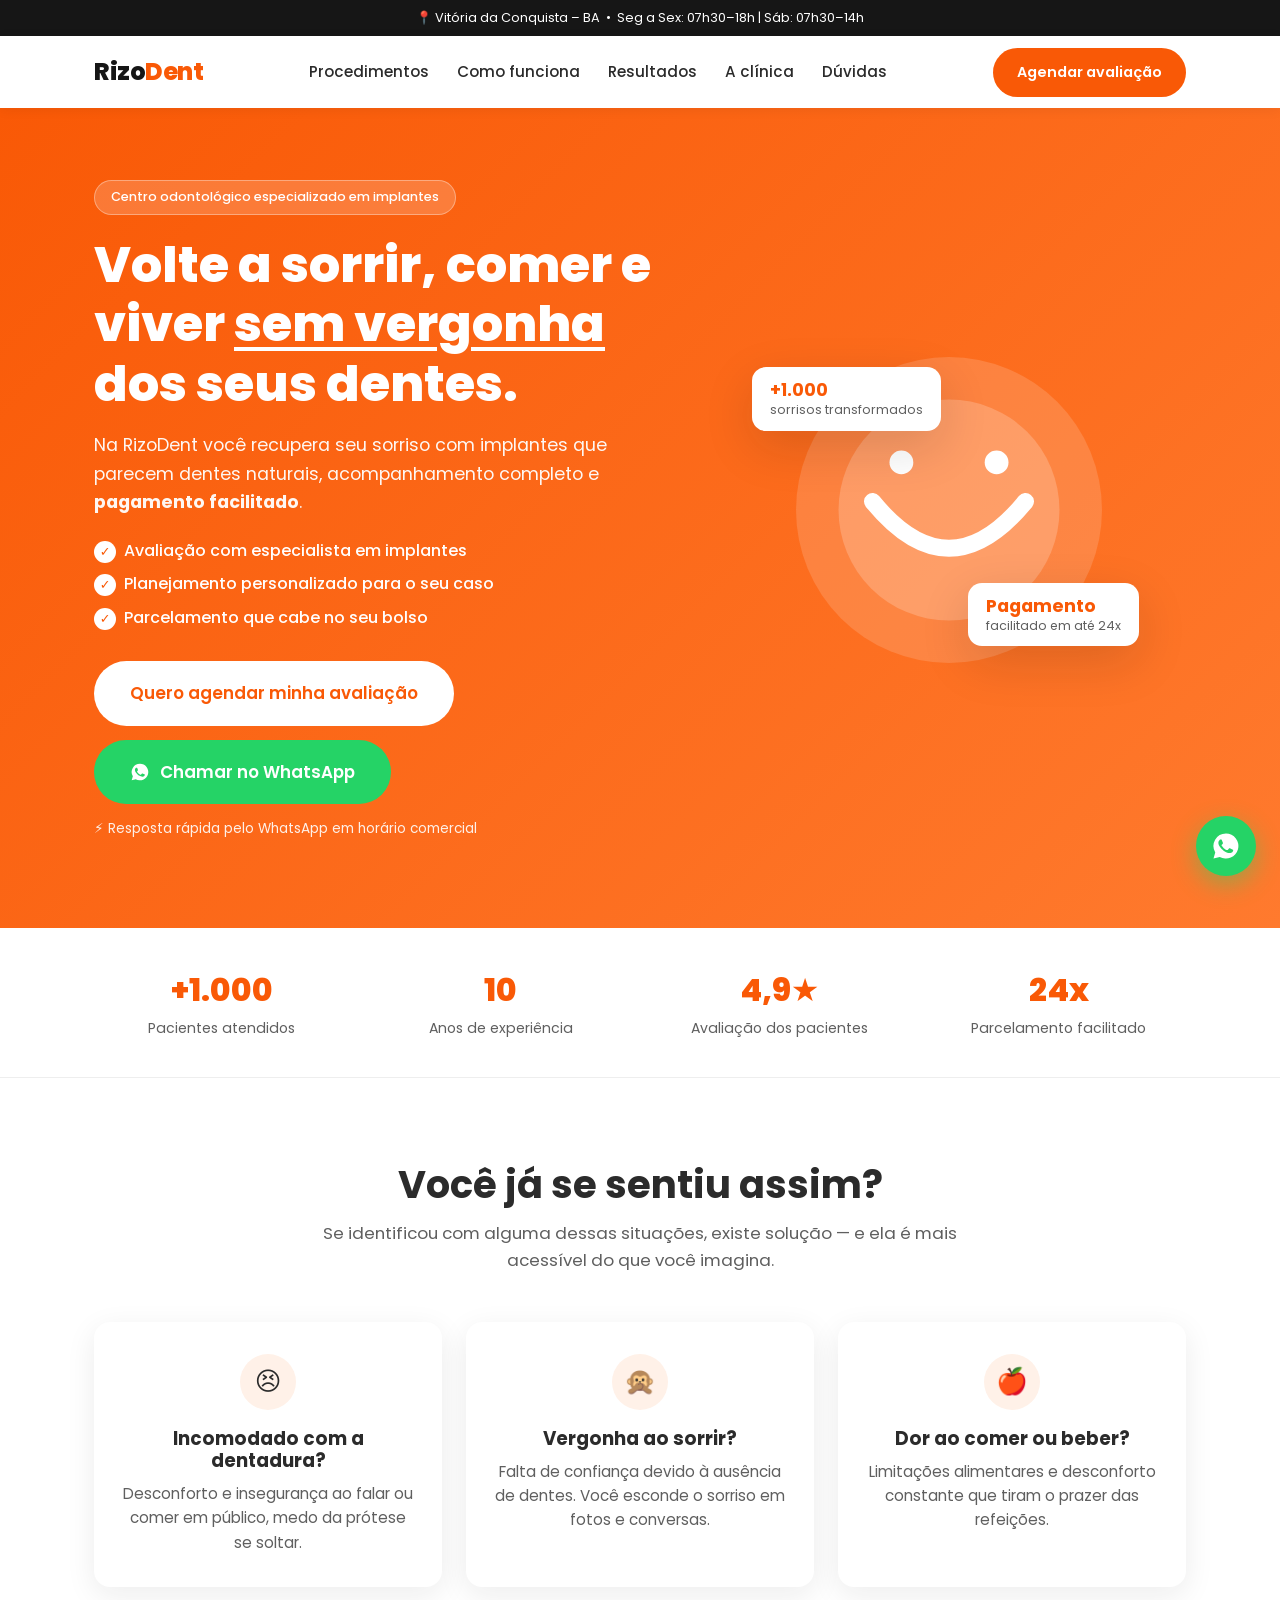
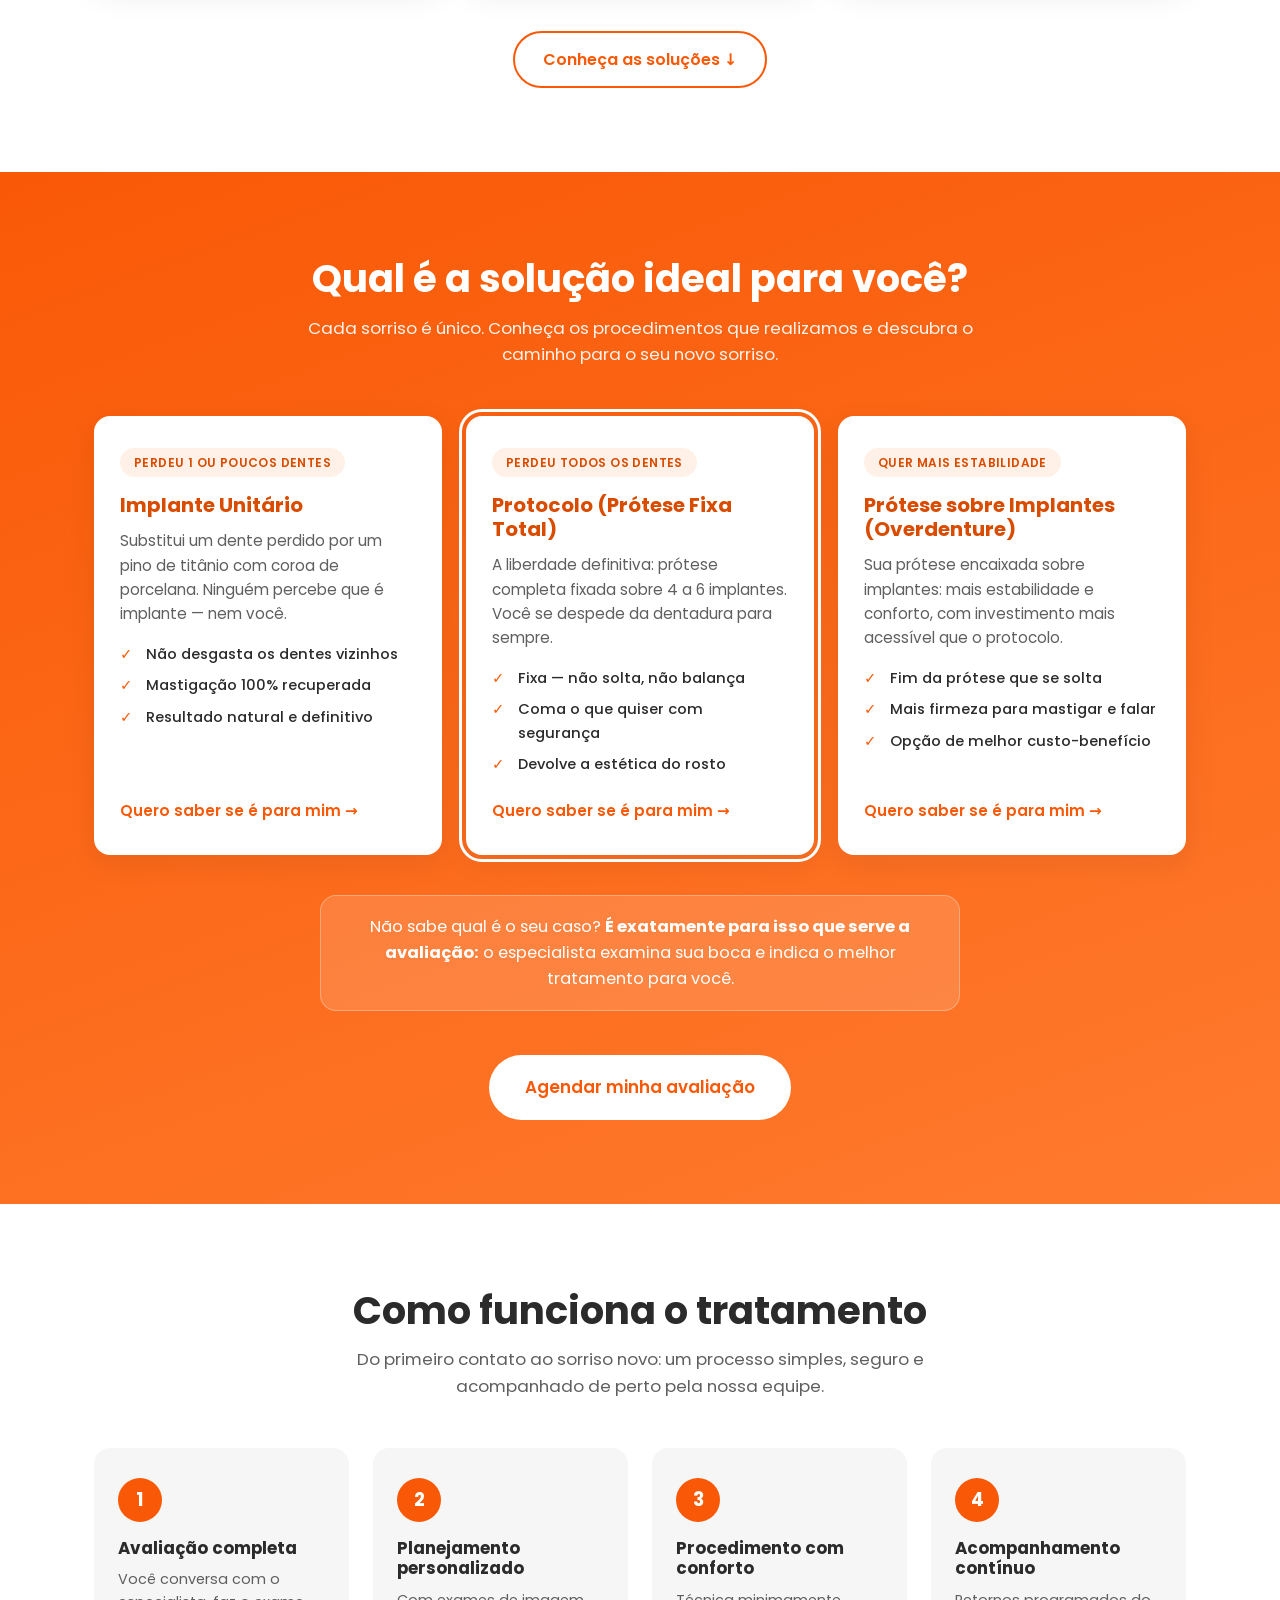
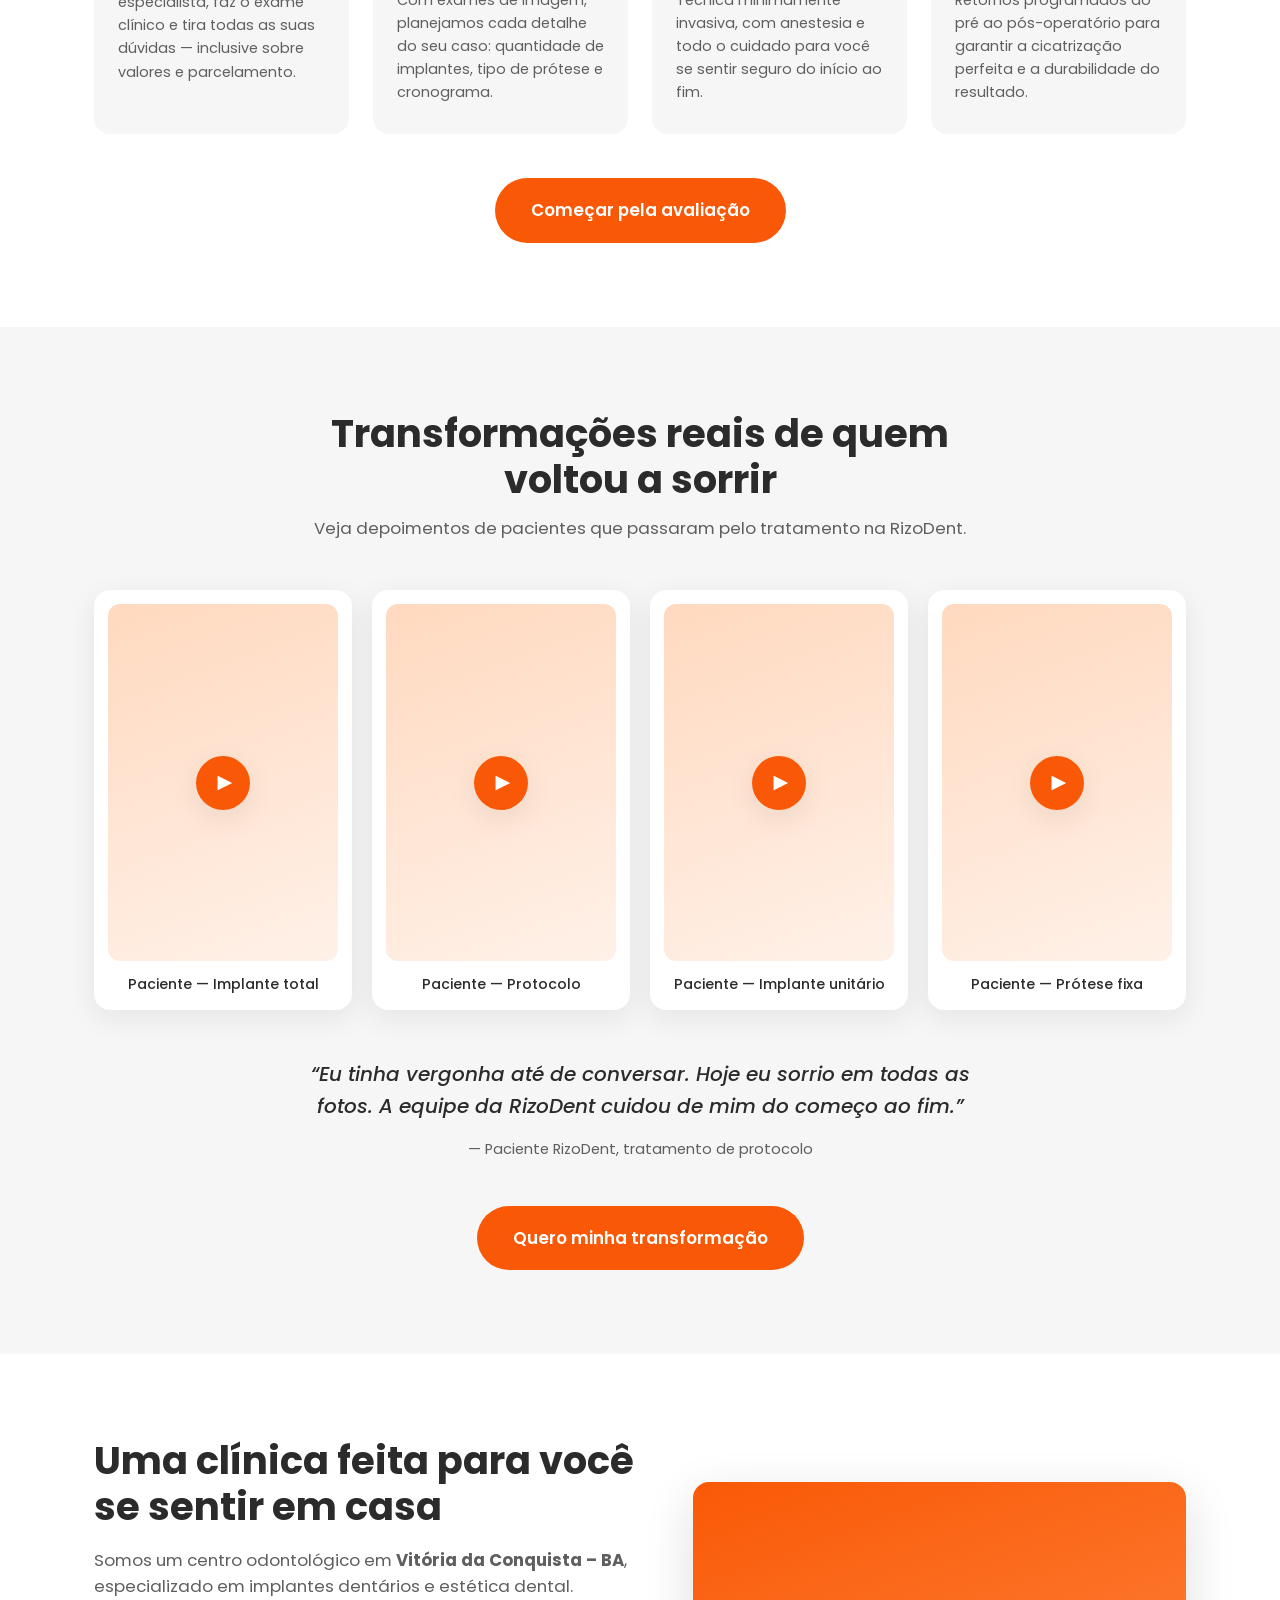
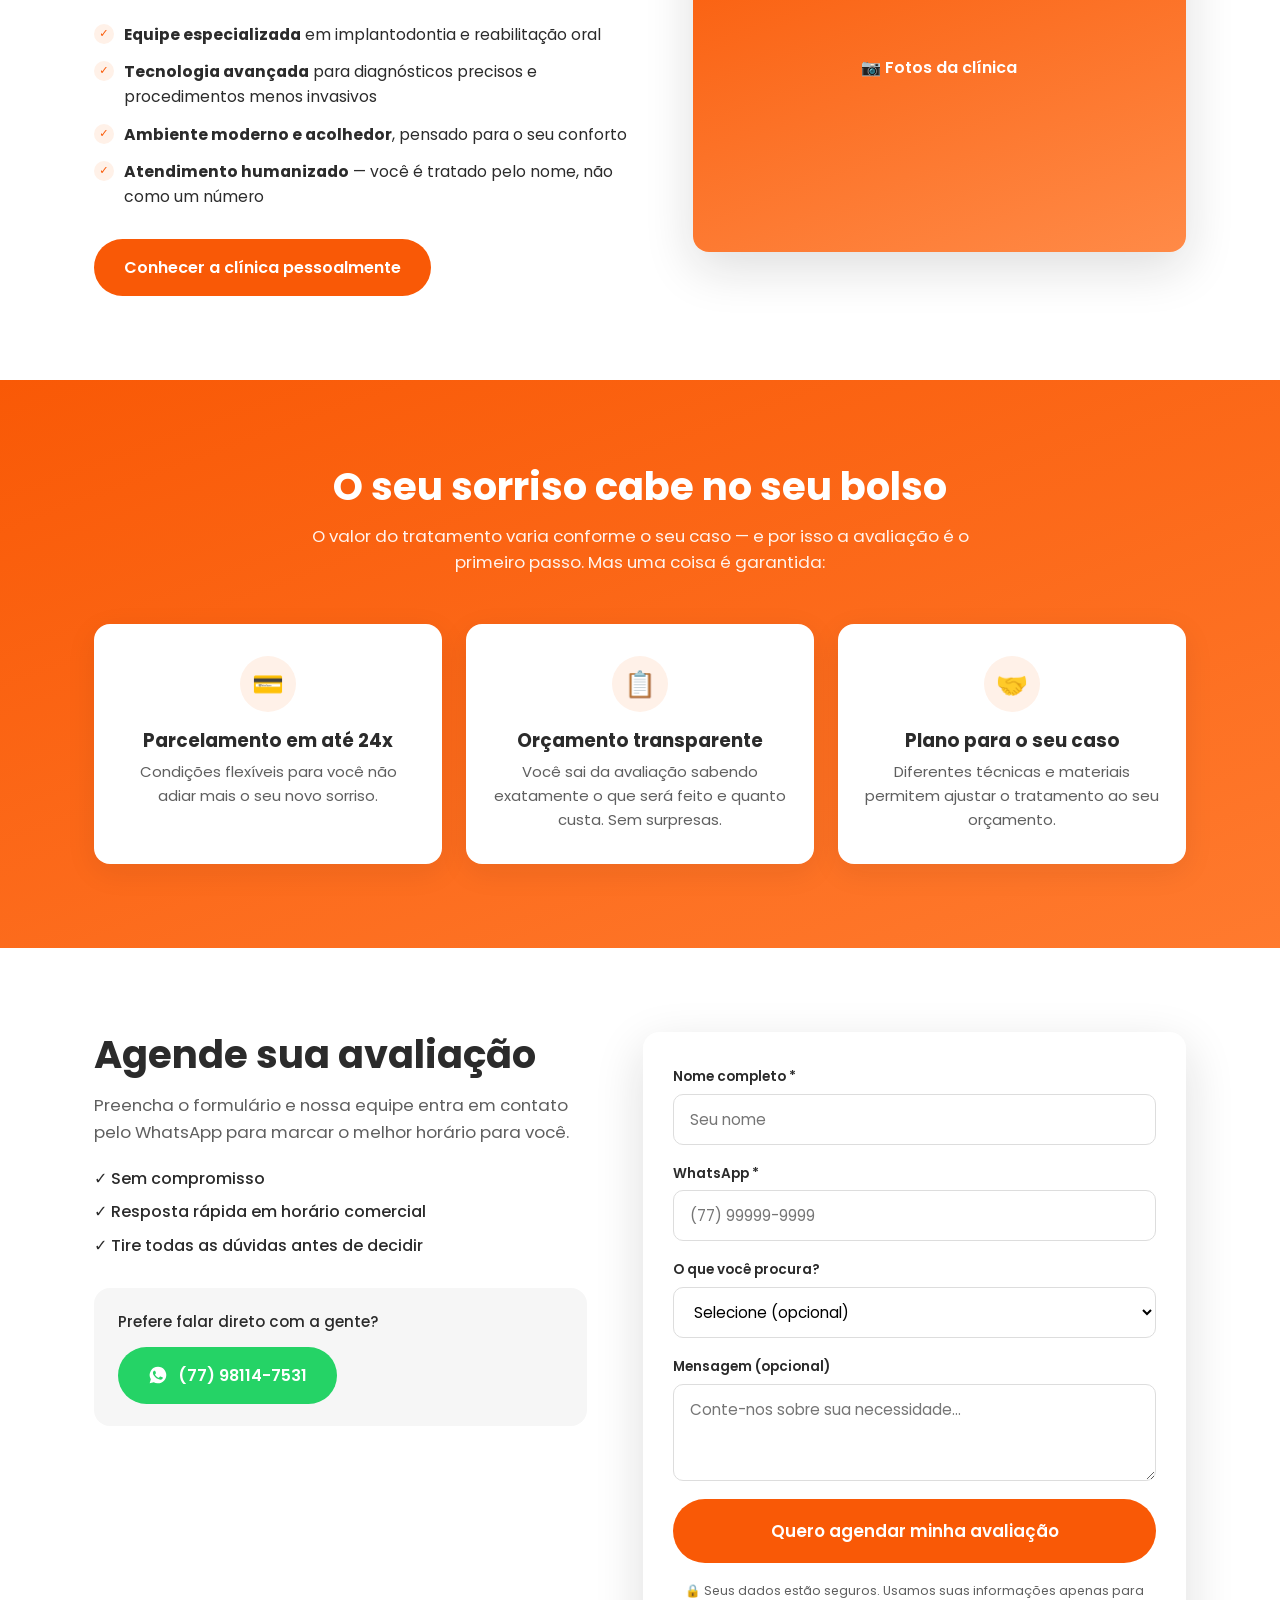
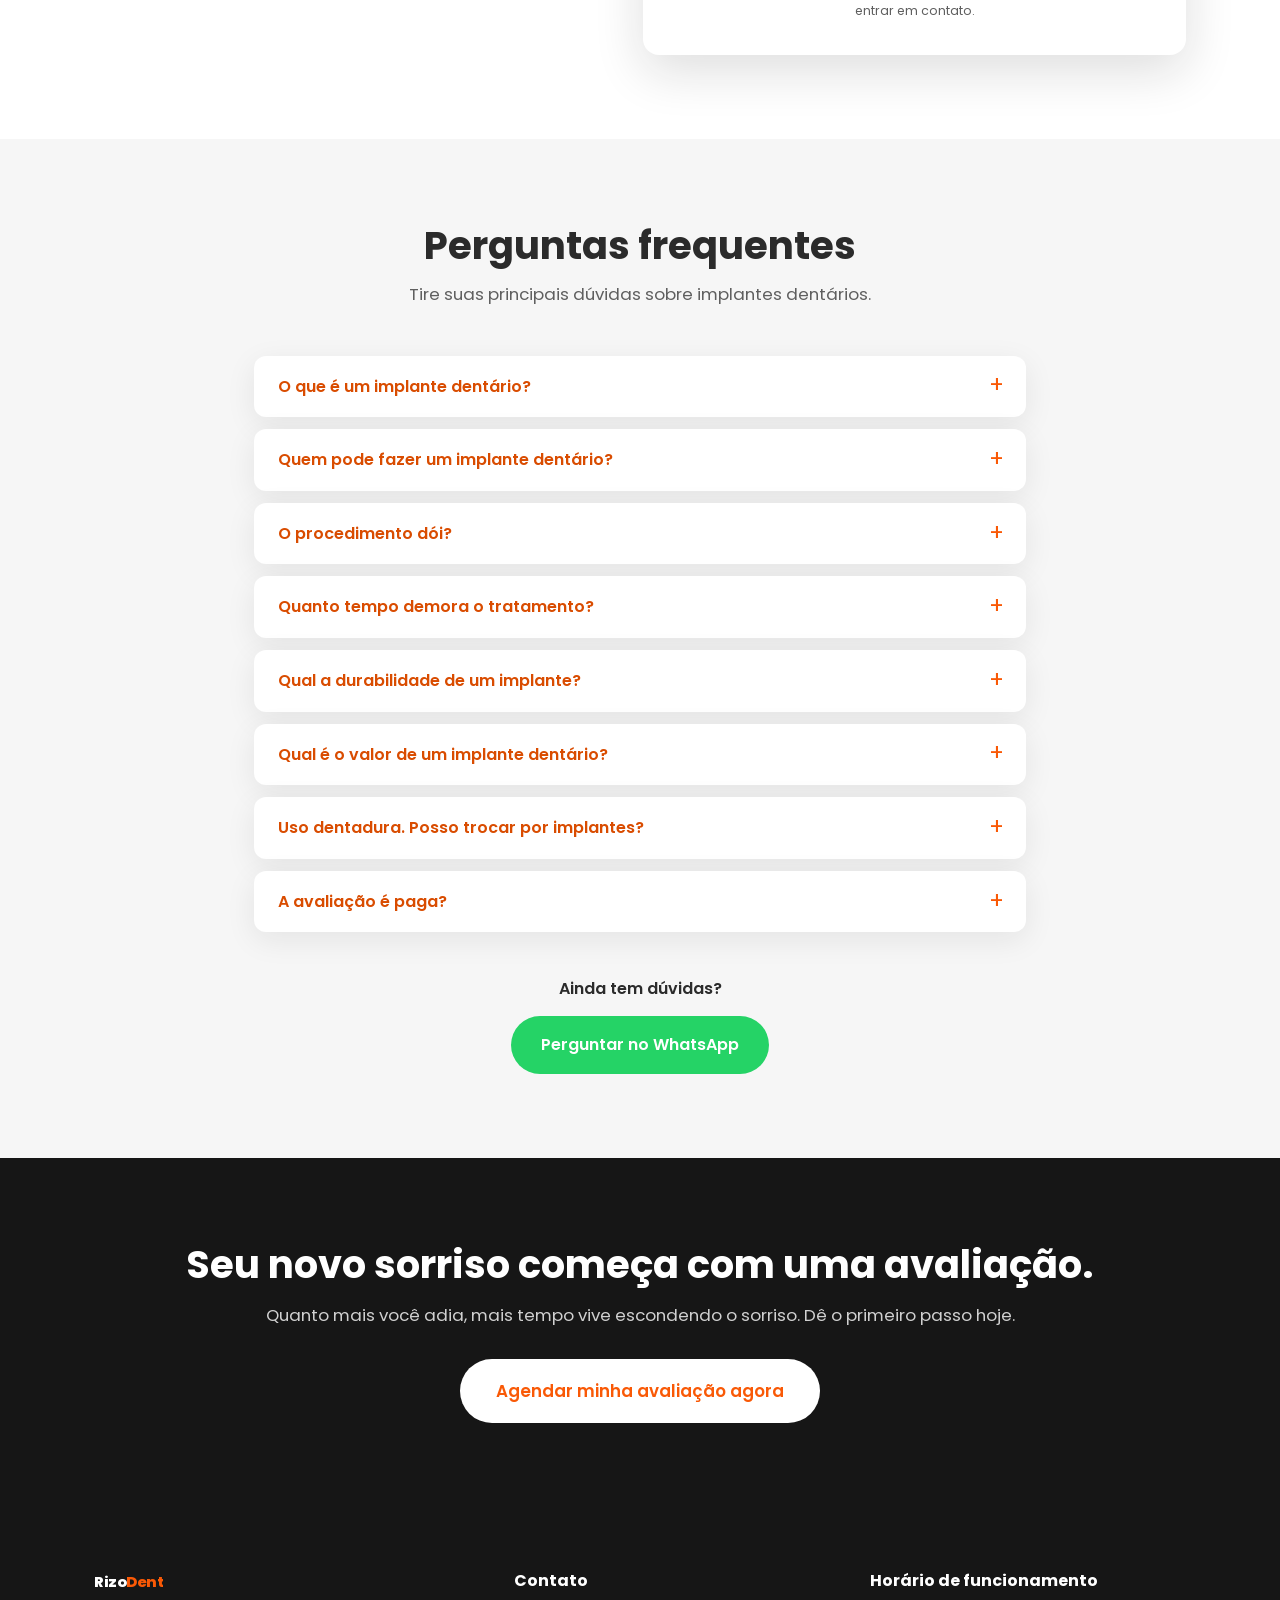
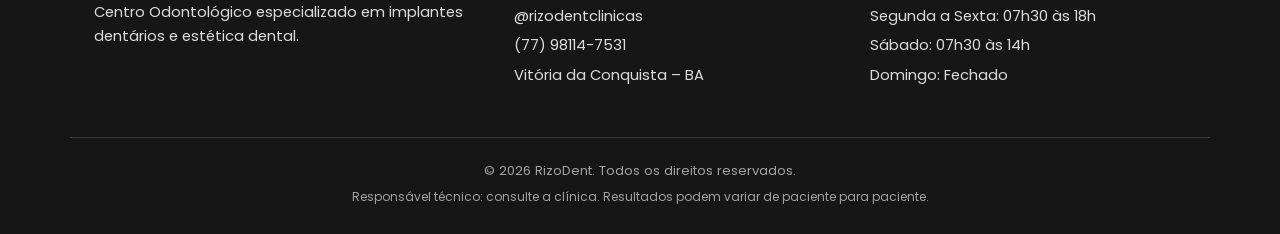
==== index.html @ c98ee064 "Landing page inicial da RizoDent focada em conversão Co-Authored-By: Claude Fable 5 <noreply@anthrop" ====
<!DOCTYPE html>
<html lang="pt-BR">
<head>
  <meta charset="UTF-8">
  <meta name="viewport" content="width=device-width, initial-scale=1.0">
  <title>RizoDent — Implantes Dentários em Vitória da Conquista | Sorria sem vergonha</title>
  <meta name="description" content="Recupere seu sorriso com implantes dentários na RizoDent. Avaliação com especialista, tecnologia avançada e pagamento facilitado. Agende sua avaliação.">
  <meta property="og:title" content="RizoDent — Implantes Dentários | Sorria sem vergonha">
  <meta property="og:description" content="Recupere seu sorriso com naturalidade e pagamento facilitado. Agende sua avaliação.">
  <meta property="og:type" content="website">
  <link rel="preconnect" href="https://fonts.googleapis.com">
  <link rel="preconnect" href="https://fonts.gstatic.com" crossorigin>
  <link href="https://fonts.googleapis.com/css2?family=Poppins:wght@400;500;600;700;800&display=swap" rel="stylesheet">
  <link rel="stylesheet" href="css/style.css">
</head>
<body>

  <!-- ===== Barra de aviso ===== -->
  <div class="topbar">
    <p>📍 Vitória da Conquista – BA &nbsp;•&nbsp; Seg a Sex: 07h30–18h | Sáb: 07h30–14h</p>
  </div>

  <!-- ===== Header ===== -->
  <header class="header" id="header">
    <div class="container header__inner">
      <a href="#inicio" class="logo" aria-label="RizoDent — Início">
        Rizo<span>Dent</span>
      </a>
      <nav class="nav" id="nav" aria-label="Navegação principal">
        <a href="#procedimentos">Procedimentos</a>
        <a href="#como-funciona">Como funciona</a>
        <a href="#resultados">Resultados</a>
        <a href="#clinica">A clínica</a>
        <a href="#faq">Dúvidas</a>
      </nav>
      <a href="#agendar" class="btn btn--primary header__cta">Agendar avaliação</a>
      <button class="nav-toggle" id="navToggle" aria-label="Abrir menu" aria-expanded="false">
        <span></span><span></span><span></span>
      </button>
    </div>
  </header>

  <main>
    <!-- ===== Hero ===== -->
    <section class="hero" id="inicio">
      <div class="container hero__inner">
        <div class="hero__content reveal">
          <span class="badge">Centro odontológico especializado em implantes</span>
          <h1>Volte a sorrir, comer e viver <em>sem vergonha</em> dos seus dentes.</h1>
          <p class="hero__sub">
            Na RizoDent você recupera seu sorriso com implantes que parecem dentes naturais,
            acompanhamento completo e <strong>pagamento facilitado</strong>.
          </p>
          <ul class="hero__checks">
            <li>Avaliação com especialista em implantes</li>
            <li>Planejamento personalizado para o seu caso</li>
            <li>Parcelamento que cabe no seu bolso</li>
          </ul>
          <div class="hero__actions">
            <a href="#agendar" class="btn btn--light btn--lg">Quero agendar minha avaliação</a>
            <a href="https://wa.me/5577981147531?text=Ol%C3%A1!%20Quero%20agendar%20uma%20avalia%C3%A7%C3%A3o%20na%20RizoDent."
               class="btn btn--whatsapp btn--lg" target="_blank" rel="noopener">
              <svg viewBox="0 0 24 24" width="20" height="20" fill="currentColor" aria-hidden="true"><path d="M12 2a10 10 0 0 0-8.6 15.1L2 22l5-1.3A10 10 0 1 0 12 2Zm5.5 14.2c-.2.7-1.3 1.3-1.9 1.4-.5.1-1.1.1-1.8-.1-.4-.1-1-.3-1.7-.6-2.9-1.3-4.8-4.2-5-4.4-.1-.2-1.2-1.6-1.2-3s.7-2.1 1-2.4c.2-.3.5-.3.7-.3h.5c.2 0 .4 0 .6.5l.8 2c.1.2.1.4 0 .6l-.4.6-.5.5c-.1.2-.3.3-.1.6.2.3.8 1.3 1.7 2.1 1.2 1.1 2.2 1.4 2.5 1.5.3.1.5.1.7-.1l1-1.2c.2-.3.4-.2.7-.1l2 .9c.3.1.5.2.6.3.1.2.1.7-.2 1.2Z"/></svg>
              Chamar no WhatsApp
            </a>
          </div>
          <p class="hero__note">⚡ Resposta rápida pelo WhatsApp em horário comercial</p>
        </div>
        <div class="hero__visual reveal" aria-hidden="true">
          <div class="hero__card">
            <div class="smile-graphic">
              <svg viewBox="0 0 200 200" width="100%" height="100%">
                <circle cx="100" cy="100" r="90" fill="rgba(255,255,255,.15)"/>
                <circle cx="100" cy="100" r="65" fill="rgba(255,255,255,.2)"/>
                <path d="M55 95 Q100 150 145 95" stroke="#fff" stroke-width="10" fill="none" stroke-linecap="round"/>
                <circle cx="72" cy="72" r="7" fill="#fff"/>
                <circle cx="128" cy="72" r="7" fill="#fff"/>
              </svg>
            </div>
            <div class="hero__stat hero__stat--1">
              <strong>+1.000</strong>
              <span>sorrisos transformados</span>
            </div>
            <div class="hero__stat hero__stat--2">
              <strong>Pagamento</strong>
              <span>facilitado em até 24x</span>
            </div>
          </div>
        </div>
      </div>
    </section>

    <!-- ===== Prova social (números) ===== -->
    <section class="stats">
      <div class="container stats__grid">
        <div class="stat reveal"><strong data-count="1000">0</strong><span>Pacientes atendidos</span></div>
        <div class="stat reveal"><strong data-count="10">0</strong><span>Anos de experiência</span></div>
        <div class="stat reveal"><strong>4,9★</strong><span>Avaliação dos pacientes</span></div>
        <div class="stat reveal"><strong>24x</strong><span>Parcelamento facilitado</span></div>
      </div>
    </section>

    <!-- ===== Dores ===== -->
    <section class="section pains">
      <div class="container">
        <header class="section__head reveal">
          <h2>Você já se sentiu assim?</h2>
          <p>Se identificou com alguma dessas situações, existe solução — e ela é mais acessível do que você imagina.</p>
        </header>
        <div class="cards-3">
          <article class="card card--pain reveal">
            <div class="card__icon">😣</div>
            <h3>Incomodado com a dentadura?</h3>
            <p>Desconforto e insegurança ao falar ou comer em público, medo da prótese se soltar.</p>
          </article>
          <article class="card card--pain reveal">
            <div class="card__icon">🙊</div>
            <h3>Vergonha ao sorrir?</h3>
            <p>Falta de confiança devido à ausência de dentes. Você esconde o sorriso em fotos e conversas.</p>
          </article>
          <article class="card card--pain reveal">
            <div class="card__icon">🍎</div>
            <h3>Dor ao comer ou beber?</h3>
            <p>Limitações alimentares e desconforto constante que tiram o prazer das refeições.</p>
          </article>
        </div>
        <div class="section__cta reveal">
          <a href="#procedimentos" class="btn btn--outline">Conheça as soluções ↓</a>
        </div>
      </div>
    </section>

    <!-- ===== Procedimentos ===== -->
    <section class="section section--orange procedures" id="procedimentos">
      <div class="container">
        <header class="section__head reveal">
          <h2>Qual é a solução ideal para você?</h2>
          <p>Cada sorriso é único. Conheça os procedimentos que realizamos e descubra o caminho para o seu novo sorriso.</p>
        </header>
        <div class="cards-3 cards-3--wide">
          <article class="card card--procedure reveal">
            <span class="card__tag">Perdeu 1 ou poucos dentes</span>
            <h3>Implante Unitário</h3>
            <p>Substitui um dente perdido por um pino de titânio com coroa de porcelana. Ninguém percebe que é implante — nem você.</p>
            <ul>
              <li>Não desgasta os dentes vizinhos</li>
              <li>Mastigação 100% recuperada</li>
              <li>Resultado natural e definitivo</li>
            </ul>
            <a href="#agendar" class="card__link">Quero saber se é para mim →</a>
          </article>
          <article class="card card--procedure card--featured reveal">
            <span class="card__tag">Perdeu todos os dentes</span>
            <h3>Protocolo (Prótese Fixa Total)</h3>
            <p>A liberdade definitiva: prótese completa fixada sobre 4 a 6 implantes. Você se despede da dentadura para sempre.</p>
            <ul>
              <li>Fixa — não solta, não balança</li>
              <li>Coma o que quiser com segurança</li>
              <li>Devolve a estética do rosto</li>
            </ul>
            <a href="#agendar" class="card__link">Quero saber se é para mim →</a>
          </article>
          <article class="card card--procedure reveal">
            <span class="card__tag">Quer mais estabilidade</span>
            <h3>Prótese sobre Implantes (Overdenture)</h3>
            <p>Sua prótese encaixada sobre implantes: mais estabilidade e conforto, com investimento mais acessível que o protocolo.</p>
            <ul>
              <li>Fim da prótese que se solta</li>
              <li>Mais firmeza para mastigar e falar</li>
              <li>Opção de melhor custo-benefício</li>
            </ul>
            <a href="#agendar" class="card__link">Quero saber se é para mim →</a>
          </article>
        </div>
        <p class="procedures__note reveal">
          Não sabe qual é o seu caso? <strong>É exatamente para isso que serve a avaliação:</strong> o especialista examina sua boca e indica o melhor tratamento para você.
        </p>
        <div class="section__cta reveal">
          <a href="#agendar" class="btn btn--light btn--lg">Agendar minha avaliação</a>
        </div>
      </div>
    </section>

    <!-- ===== Como funciona ===== -->
    <section class="section steps" id="como-funciona">
      <div class="container">
        <header class="section__head reveal">
          <h2>Como funciona o tratamento</h2>
          <p>Do primeiro contato ao sorriso novo: um processo simples, seguro e acompanhado de perto pela nossa equipe.</p>
        </header>
        <ol class="steps__list">
          <li class="step reveal">
            <span class="step__num">1</span>
            <h3>Avaliação completa</h3>
            <p>Você conversa com o especialista, faz o exame clínico e tira todas as suas dúvidas — inclusive sobre valores e parcelamento.</p>
          </li>
          <li class="step reveal">
            <span class="step__num">2</span>
            <h3>Planejamento personalizado</h3>
            <p>Com exames de imagem, planejamos cada detalhe do seu caso: quantidade de implantes, tipo de prótese e cronograma.</p>
          </li>
          <li class="step reveal">
            <span class="step__num">3</span>
            <h3>Procedimento com conforto</h3>
            <p>Técnica minimamente invasiva, com anestesia e todo o cuidado para você se sentir seguro do início ao fim.</p>
          </li>
          <li class="step reveal">
            <span class="step__num">4</span>
            <h3>Acompanhamento contínuo</h3>
            <p>Retornos programados do pré ao pós-operatório para garantir a cicatrização perfeita e a durabilidade do resultado.</p>
          </li>
        </ol>
        <div class="section__cta reveal">
          <a href="#agendar" class="btn btn--primary btn--lg">Começar pela avaliação</a>
        </div>
      </div>
    </section>

    <!-- ===== Resultados ===== -->
    <section class="section section--gray results" id="resultados">
      <div class="container">
        <header class="section__head reveal">
          <h2>Transformações reais de quem voltou a sorrir</h2>
          <p>Veja depoimentos de pacientes que passaram pelo tratamento na RizoDent.</p>
        </header>
        <div class="cards-4">
          <!-- Substituir os href pelos links reais dos vídeos (YouTube Shorts) -->
          <a class="video-card reveal" href="#" target="_blank" rel="noopener" aria-label="Depoimento de paciente — vídeo 1">
            <div class="video-card__thumb"><span class="video-card__play">▶</span></div>
            <p>Paciente — Implante total</p>
          </a>
          <a class="video-card reveal" href="#" target="_blank" rel="noopener" aria-label="Depoimento de paciente — vídeo 2">
            <div class="video-card__thumb"><span class="video-card__play">▶</span></div>
            <p>Paciente — Protocolo</p>
          </a>
          <a class="video-card reveal" href="#" target="_blank" rel="noopener" aria-label="Depoimento de paciente — vídeo 3">
            <div class="video-card__thumb"><span class="video-card__play">▶</span></div>
            <p>Paciente — Implante unitário</p>
          </a>
          <a class="video-card reveal" href="#" target="_blank" rel="noopener" aria-label="Depoimento de paciente — vídeo 4">
            <div class="video-card__thumb"><span class="video-card__play">▶</span></div>
            <p>Paciente — Prótese fixa</p>
          </a>
        </div>
        <blockquote class="testimonial reveal">
          <p>“Eu tinha vergonha até de conversar. Hoje eu sorrio em todas as fotos. A equipe da RizoDent cuidou de mim do começo ao fim.”</p>
          <cite>— Paciente RizoDent, tratamento de protocolo</cite>
        </blockquote>
        <div class="section__cta reveal">
          <a href="#agendar" class="btn btn--primary btn--lg">Quero minha transformação</a>
        </div>
      </div>
    </section>

    <!-- ===== A clínica ===== -->
    <section class="section clinic" id="clinica">
      <div class="container clinic__inner">
        <div class="clinic__content reveal">
          <h2>Uma clínica feita para você se sentir em casa</h2>
          <p>
            Somos um centro odontológico em <strong>Vitória da Conquista – BA</strong>, especializado em
            implantes dentários e estética dental.
          </p>
          <ul class="clinic__list">
            <li><strong>Equipe especializada</strong> em implantodontia e reabilitação oral</li>
            <li><strong>Tecnologia avançada</strong> para diagnósticos precisos e procedimentos menos invasivos</li>
            <li><strong>Ambiente moderno e acolhedor</strong>, pensado para o seu conforto</li>
            <li><strong>Atendimento humanizado</strong> — você é tratado pelo nome, não como um número</li>
          </ul>
          <a href="#agendar" class="btn btn--primary">Conhecer a clínica pessoalmente</a>
        </div>
        <div class="clinic__visual reveal" aria-hidden="true">
          <!-- Substituir pelo carrossel de fotos reais da clínica -->
          <div class="clinic__photo">
            <span>📷 Fotos da clínica</span>
          </div>
        </div>
      </div>
    </section>

    <!-- ===== Pagamento ===== -->
    <section class="section section--orange payment">
      <div class="container">
        <header class="section__head reveal">
          <h2>O seu sorriso cabe no seu bolso</h2>
          <p>O valor do tratamento varia conforme o seu caso — e por isso a avaliação é o primeiro passo. Mas uma coisa é garantida:</p>
        </header>
        <div class="cards-3">
          <div class="card card--pay reveal">
            <div class="card__icon">💳</div>
            <h3>Parcelamento em até 24x</h3>
            <p>Condições flexíveis para você não adiar mais o seu novo sorriso.</p>
          </div>
          <div class="card card--pay reveal">
            <div class="card__icon">📋</div>
            <h3>Orçamento transparente</h3>
            <p>Você sai da avaliação sabendo exatamente o que será feito e quanto custa. Sem surpresas.</p>
          </div>
          <div class="card card--pay reveal">
            <div class="card__icon">🤝</div>
            <h3>Plano para o seu caso</h3>
            <p>Diferentes técnicas e materiais permitem ajustar o tratamento ao seu orçamento.</p>
          </div>
        </div>
      </div>
    </section>

    <!-- ===== Formulário ===== -->
    <section class="section contact" id="agendar">
      <div class="container contact__inner">
        <div class="contact__content reveal">
          <h2>Agende sua avaliação</h2>
          <p>Preencha o formulário e nossa equipe entra em contato pelo WhatsApp para marcar o melhor horário para você.</p>
          <ul class="contact__benefits">
            <li>✓ Sem compromisso</li>
            <li>✓ Resposta rápida em horário comercial</li>
            <li>✓ Tire todas as dúvidas antes de decidir</li>
          </ul>
          <div class="contact__direct">
            <p>Prefere falar direto com a gente?</p>
            <a href="https://wa.me/5577981147531?text=Ol%C3%A1!%20Quero%20agendar%20uma%20avalia%C3%A7%C3%A3o%20na%20RizoDent."
               class="btn btn--whatsapp" target="_blank" rel="noopener">
              <svg viewBox="0 0 24 24" width="20" height="20" fill="currentColor" aria-hidden="true"><path d="M12 2a10 10 0 0 0-8.6 15.1L2 22l5-1.3A10 10 0 1 0 12 2Zm5.5 14.2c-.2.7-1.3 1.3-1.9 1.4-.5.1-1.1.1-1.8-.1-.4-.1-1-.3-1.7-.6-2.9-1.3-4.8-4.2-5-4.4-.1-.2-1.2-1.6-1.2-3s.7-2.1 1-2.4c.2-.3.5-.3.7-.3h.5c.2 0 .4 0 .6.5l.8 2c.1.2.1.4 0 .6l-.4.6-.5.5c-.1.2-.3.3-.1.6.2.3.8 1.3 1.7 2.1 1.2 1.1 2.2 1.4 2.5 1.5.3.1.5.1.7-.1l1-1.2c.2-.3.4-.2.7-.1l2 .9c.3.1.5.2.6.3.1.2.1.7-.2 1.2Z"/></svg>
              (77) 98114-7531
            </a>
          </div>
        </div>
        <form class="form reveal" id="leadForm" novalidate>
          <div class="form__field">
            <label for="nome">Nome completo *</label>
            <input type="text" id="nome" name="nome" placeholder="Seu nome" required autocomplete="name">
          </div>
          <div class="form__field">
            <label for="telefone">WhatsApp *</label>
            <input type="tel" id="telefone" name="telefone" placeholder="(77) 99999-9999" required inputmode="numeric" autocomplete="tel">
          </div>
          <div class="form__field">
            <label for="interesse">O que você procura?</label>
            <select id="interesse" name="interesse">
              <option value="">Selecione (opcional)</option>
              <option>Implante de 1 ou poucos dentes</option>
              <option>Substituir a dentadura (prótese fixa)</option>
              <option>Mais estabilidade na prótese</option>
              <option>Ainda não sei — quero uma avaliação</option>
            </select>
          </div>
          <div class="form__field">
            <label for="mensagem">Mensagem (opcional)</label>
            <textarea id="mensagem" name="mensagem" rows="3" placeholder="Conte-nos sobre sua necessidade..."></textarea>
          </div>
          <button type="submit" class="btn btn--primary btn--lg btn--block">Quero agendar minha avaliação</button>
          <p class="form__privacy">🔒 Seus dados estão seguros. Usamos suas informações apenas para entrar em contato.</p>
        </form>
      </div>
    </section>

    <!-- ===== FAQ ===== -->
    <section class="section section--gray faq" id="faq">
      <div class="container container--narrow">
        <header class="section__head reveal">
          <h2>Perguntas frequentes</h2>
          <p>Tire suas principais dúvidas sobre implantes dentários.</p>
        </header>
        <div class="accordion" id="accordion">
          <details class="accordion__item reveal">
            <summary>O que é um implante dentário?</summary>
            <p>É um pino de titânio fixado no osso da mandíbula ou maxila que substitui a raiz do dente perdido. Sobre ele é instalada uma coroa ou prótese, devolvendo a função e a estética do dente natural.</p>
          </details>
          <details class="accordion__item reveal">
            <summary>Quem pode fazer um implante dentário?</summary>
            <p>Pessoas que perderam um ou mais dentes e possuem saúde bucal adequada. É necessário ter osso suficiente para a fixação do implante. Pacientes com doenças sistêmicas devem passar por uma avaliação prévia.</p>
          </details>
          <details class="accordion__item reveal">
            <summary>O procedimento dói?</summary>
            <p>Não. O procedimento é feito com anestesia local e técnicas minimamente invasivas. No pós-operatório, qualquer desconforto é controlado com medicação simples — muitos pacientes relatam menos incômodo do que esperavam.</p>
          </details>
          <details class="accordion__item reveal">
            <summary>Quanto tempo demora o tratamento?</summary>
            <p>Depende do caso. Em alguns tratamentos é possível sair com dentes provisórios no mesmo dia da cirurgia. O tempo total até a prótese definitiva costuma variar de 3 a 6 meses, período da integração do implante ao osso.</p>
          </details>
          <details class="accordion__item reveal">
            <summary>Qual a durabilidade de um implante?</summary>
            <p>Com boa higiene e acompanhamento regular, o implante pode durar décadas — muitas vezes a vida inteira. É uma solução definitiva, sem as trocas e ajustes constantes das dentaduras.</p>
          </details>
          <details class="accordion__item reveal">
            <summary>Qual é o valor de um implante dentário?</summary>
            <p>O custo varia conforme o tipo de implante, a necessidade de enxerto ósseo e o número de dentes a repor. Na avaliação você recebe um orçamento detalhado e transparente, com opções de parcelamento em até 24x.</p>
          </details>
          <details class="accordion__item reveal">
            <summary>Uso dentadura. Posso trocar por implantes?</summary>
            <p>Sim! Esse é um dos casos mais comuns na clínica. Com o protocolo (prótese fixa sobre implantes) ou a overdenture, você ganha estabilidade e segurança que a dentadura não oferece.</p>
          </details>
          <details class="accordion__item reveal">
            <summary>A avaliação é paga?</summary>
            <p>Entre em contato pelo WhatsApp ou pelo formulário e nossa equipe explica as condições da avaliação — sem compromisso.</p>
          </details>
        </div>
        <div class="section__cta reveal">
          <p class="faq__more">Ainda tem dúvidas?</p>
          <a href="https://wa.me/5577981147531?text=Ol%C3%A1!%20Tenho%20uma%20d%C3%BAvida%20sobre%20implantes."
             class="btn btn--whatsapp" target="_blank" rel="noopener">Perguntar no WhatsApp</a>
        </div>
      </div>
    </section>

    <!-- ===== CTA final ===== -->
    <section class="final-cta">
      <div class="container reveal">
        <h2>Seu novo sorriso começa com uma avaliação.</h2>
        <p>Quanto mais você adia, mais tempo vive escondendo o sorriso. Dê o primeiro passo hoje.</p>
        <a href="#agendar" class="btn btn--light btn--lg">Agendar minha avaliação agora</a>
      </div>
    </section>
  </main>

  <!-- ===== Footer ===== -->
  <footer class="footer">
    <div class="container footer__grid">
      <div>
        <p class="logo logo--footer">Rizo<span>Dent</span></p>
        <p>Centro Odontológico especializado em implantes dentários e estética dental.</p>
      </div>
      <div>
        <h3>Contato</h3>
        <p><a href="https://instagram.com/rizodentclinicas" target="_blank" rel="noopener">@rizodentclinicas</a></p>
        <p><a href="https://wa.me/5577981147531" target="_blank" rel="noopener">(77) 98114-7531</a></p>
        <p>Vitória da Conquista – BA</p>
      </div>
      <div>
        <h3>Horário de funcionamento</h3>
        <p>Segunda a Sexta: 07h30 às 18h</p>
        <p>Sábado: 07h30 às 14h</p>
        <p>Domingo: Fechado</p>
      </div>
    </div>
    <div class="container footer__bottom">
      <p>© 2026 RizoDent. Todos os direitos reservados.</p>
      <p class="footer__disclaimer">Responsável técnico: consulte a clínica. Resultados podem variar de paciente para paciente.</p>
    </div>
  </footer>

  <!-- ===== WhatsApp flutuante ===== -->
  <a href="https://wa.me/5577981147531?text=Ol%C3%A1!%20Quero%20agendar%20uma%20avalia%C3%A7%C3%A3o%20na%20RizoDent."
     class="whatsapp-float" target="_blank" rel="noopener" aria-label="Falar no WhatsApp">
    <svg viewBox="0 0 24 24" width="30" height="30" fill="#fff" aria-hidden="true"><path d="M12 2a10 10 0 0 0-8.6 15.1L2 22l5-1.3A10 10 0 1 0 12 2Zm5.5 14.2c-.2.7-1.3 1.3-1.9 1.4-.5.1-1.1.1-1.8-.1-.4-.1-1-.3-1.7-.6-2.9-1.3-4.8-4.2-5-4.4-.1-.2-1.2-1.6-1.2-3s.7-2.1 1-2.4c.2-.3.5-.3.7-.3h.5c.2 0 .4 0 .6.5l.8 2c.1.2.1.4 0 .6l-.4.6-.5.5c-.1.2-.3.3-.1.6.2.3.8 1.3 1.7 2.1 1.2 1.1 2.2 1.4 2.5 1.5.3.1.5.1.7-.1l1-1.2c.2-.3.4-.2.7-.1l2 .9c.3.1.5.2.6.3.1.2.1.7-.2 1.2Z"/></svg>
  </a>

  <script src="js/main.js"></script>
</body>
</html>
---- css/style.css ----
/* ===== RizoDent Landing Page ===== */
:root {
  --orange: #f95906;
  --orange-dark: #d94c00;
  --orange-light: #fff1e8;
  --black: #161616;
  --gray-900: #2b2b2b;
  --gray-600: #5f5f5f;
  --gray-100: #f6f6f6;
  --white: #ffffff;
  --whatsapp: #25d366;
  --whatsapp-dark: #1eb855;
  --radius: 16px;
  --shadow: 0 8px 30px rgba(22, 22, 22, .08);
  --shadow-lg: 0 16px 50px rgba(22, 22, 22, .14);
  --container: 1140px;
}

* { margin: 0; padding: 0; box-sizing: border-box; }

html { scroll-behavior: smooth; }

body {
  font-family: 'Poppins', system-ui, sans-serif;
  color: var(--gray-900);
  background: var(--white);
  line-height: 1.6;
  -webkit-font-smoothing: antialiased;
}

img { max-width: 100%; display: block; }
a { color: inherit; }
ul { list-style: none; }

.container {
  max-width: var(--container);
  margin: 0 auto;
  padding: 0 24px;
}
.container--narrow { max-width: 820px; }

h1, h2, h3 { line-height: 1.2; font-weight: 700; }
h2 { font-size: clamp(1.6rem, 3.5vw, 2.4rem); }
h3 { font-size: 1.15rem; }

/* ===== Buttons ===== */
.btn {
  display: inline-flex;
  align-items: center;
  justify-content: center;
  gap: 10px;
  padding: 14px 28px;
  border-radius: 999px;
  font-weight: 600;
  font-size: 1rem;
  font-family: inherit;
  text-decoration: none;
  border: 2px solid transparent;
  cursor: pointer;
  transition: transform .15s ease, box-shadow .15s ease, background .15s ease;
}
.btn:hover { transform: translateY(-2px); box-shadow: var(--shadow); }
.btn:active { transform: translateY(0); }
.btn--primary { background: var(--orange); color: var(--white); }
.btn--primary:hover { background: var(--orange-dark); }
.btn--whatsapp { background: var(--whatsapp); color: var(--white); }
.btn--whatsapp:hover { background: var(--whatsapp-dark); }
.btn--light { background: var(--white); color: var(--orange); }
.btn--outline { background: transparent; color: var(--orange); border-color: var(--orange); }
.btn--outline:hover { background: var(--orange); color: var(--white); }
.btn--lg { padding: 17px 34px; font-size: 1.05rem; }
.btn--block { width: 100%; }

/* ===== Topbar ===== */
.topbar {
  background: var(--black);
  color: var(--white);
  text-align: center;
  font-size: .8rem;
  padding: 8px 16px;
}

/* ===== Header ===== */
.header {
  position: sticky;
  top: 0;
  z-index: 100;
  background: var(--white);
  box-shadow: 0 2px 12px rgba(0, 0, 0, .06);
}
.header__inner {
  display: flex;
  align-items: center;
  justify-content: space-between;
  gap: 24px;
  height: 72px;
}
.logo {
  font-size: 1.5rem;
  font-weight: 800;
  text-decoration: none;
  color: var(--black);
  letter-spacing: -.5px;
}
.logo span { color: var(--orange); }
.nav { display: flex; gap: 28px; }
.nav a {
  text-decoration: none;
  font-size: .95rem;
  font-weight: 500;
  color: var(--gray-900);
  transition: color .15s;
}
.nav a:hover { color: var(--orange); }
.header__cta { padding: 11px 22px; font-size: .9rem; }
.nav-toggle {
  display: none;
  flex-direction: column;
  gap: 5px;
  background: none;
  border: 0;
  cursor: pointer;
  padding: 8px;
}
.nav-toggle span {
  width: 24px;
  height: 2.5px;
  background: var(--black);
  border-radius: 2px;
  transition: transform .2s, opacity .2s;
}
.nav-toggle.open span:nth-child(1) { transform: translateY(7.5px) rotate(45deg); }
.nav-toggle.open span:nth-child(2) { opacity: 0; }
.nav-toggle.open span:nth-child(3) { transform: translateY(-7.5px) rotate(-45deg); }

/* ===== Hero ===== */
.hero {
  background: linear-gradient(135deg, var(--orange) 0%, #ff7a2e 100%);
  color: var(--white);
  padding: 72px 0 88px;
  overflow: hidden;
}
.hero__inner {
  display: grid;
  grid-template-columns: 1.2fr 1fr;
  gap: 48px;
  align-items: center;
}
.badge {
  display: inline-block;
  background: rgba(255, 255, 255, .18);
  border: 1px solid rgba(255, 255, 255, .35);
  padding: 6px 16px;
  border-radius: 999px;
  font-size: .8rem;
  font-weight: 500;
  margin-bottom: 20px;
}
.hero h1 {
  font-size: clamp(2rem, 4.5vw, 3.1rem);
  font-weight: 800;
  margin-bottom: 18px;
}
.hero h1 em { font-style: normal; text-decoration: underline; text-decoration-thickness: 4px; text-underline-offset: 6px; }
.hero__sub { font-size: 1.1rem; opacity: .95; margin-bottom: 22px; max-width: 520px; }
.hero__checks { margin-bottom: 30px; display: grid; gap: 8px; }
.hero__checks li { padding-left: 30px; position: relative; font-weight: 500; }
.hero__checks li::before {
  content: '✓';
  position: absolute;
  left: 0;
  top: 0;
  width: 22px;
  height: 22px;
  background: var(--white);
  color: var(--orange);
  border-radius: 50%;
  display: grid;
  place-items: center;
  font-size: .8rem;
  font-weight: 700;
  margin-top: 3px;
}
.hero__actions { display: flex; flex-wrap: wrap; gap: 14px; margin-bottom: 14px; }
.hero__note { font-size: .85rem; opacity: .9; }
.hero__visual { display: flex; justify-content: center; }
.hero__card {
  position: relative;
  width: min(340px, 100%);
  aspect-ratio: 1;
}
.smile-graphic { width: 100%; height: 100%; }
.hero__stat {
  position: absolute;
  background: var(--white);
  color: var(--black);
  border-radius: 14px;
  padding: 12px 18px;
  box-shadow: var(--shadow-lg);
  display: grid;
  line-height: 1.3;
}
.hero__stat strong { color: var(--orange); font-size: 1.1rem; }
.hero__stat span { font-size: .78rem; color: var(--gray-600); }
.hero__stat--1 { top: 8%; left: -8%; }
.hero__stat--2 { bottom: 10%; right: -6%; }

/* ===== Stats ===== */
.stats { background: var(--white); padding: 36px 0; border-bottom: 1px solid #eee; }
.stats__grid {
  display: grid;
  grid-template-columns: repeat(4, 1fr);
  gap: 24px;
  text-align: center;
}
.stat strong { display: block; font-size: 2rem; font-weight: 800; color: var(--orange); }
.stat span { font-size: .88rem; color: var(--gray-600); }

/* ===== Sections ===== */
.section { padding: 84px 0; }
.section--orange {
  background: linear-gradient(160deg, var(--orange) 0%, #ff7a2e 100%);
  color: var(--white);
}
.section--gray { background: var(--gray-100); }
.section__head { text-align: center; max-width: 680px; margin: 0 auto 48px; }
.section__head p { margin-top: 12px; color: var(--gray-600); font-size: 1.05rem; }
.section--orange .section__head p { color: rgba(255, 255, 255, .92); }
.section__cta { text-align: center; margin-top: 44px; }

/* ===== Cards ===== */
.cards-3 {
  display: grid;
  grid-template-columns: repeat(3, 1fr);
  gap: 24px;
}
.cards-4 {
  display: grid;
  grid-template-columns: repeat(4, 1fr);
  gap: 20px;
}
.card {
  background: var(--white);
  border-radius: var(--radius);
  padding: 32px 26px;
  box-shadow: var(--shadow);
  transition: transform .2s ease, box-shadow .2s ease;
}
.card:hover { transform: translateY(-4px); box-shadow: var(--shadow-lg); }
.card__icon {
  width: 56px;
  height: 56px;
  border-radius: 50%;
  background: var(--orange-light);
  display: grid;
  place-items: center;
  font-size: 1.6rem;
  margin-bottom: 18px;
}
.card--pain { text-align: center; }
.card--pain .card__icon { margin-inline: auto; }
.card--pain h3 { margin-bottom: 10px; }
.card--pain p { color: var(--gray-600); font-size: .95rem; }

.card--procedure { color: var(--gray-900); display: flex; flex-direction: column; }
.card__tag {
  align-self: flex-start;
  background: var(--orange-light);
  color: var(--orange-dark);
  font-size: .75rem;
  font-weight: 600;
  padding: 5px 14px;
  border-radius: 999px;
  margin-bottom: 16px;
  text-transform: uppercase;
  letter-spacing: .4px;
}
.card--procedure h3 { color: var(--orange-dark); margin-bottom: 12px; font-size: 1.25rem; }
.card--procedure > p { color: var(--gray-600); font-size: .95rem; margin-bottom: 16px; }
.card--procedure ul { display: grid; gap: 8px; margin-bottom: 22px; }
.card--procedure ul li { padding-left: 26px; position: relative; font-size: .92rem; font-weight: 500; }
.card--procedure ul li::before {
  content: '✓';
  position: absolute;
  left: 0;
  color: var(--orange);
  font-weight: 700;
}
.card__link {
  margin-top: auto;
  color: var(--orange);
  font-weight: 600;
  font-size: .95rem;
  text-decoration: none;
}
.card__link:hover { text-decoration: underline; }
.card--featured { outline: 3px solid var(--white); outline-offset: 4px; }
.procedures__note {
  text-align: center;
  max-width: 640px;
  margin: 40px auto 0;
  font-size: 1.02rem;
  background: rgba(255, 255, 255, .14);
  border: 1px solid rgba(255, 255, 255, .3);
  border-radius: var(--radius);
  padding: 18px 26px;
}
.card--pay { text-align: center; color: var(--gray-900); }
.card--pay .card__icon { margin-inline: auto; }
.card--pay h3 { margin-bottom: 8px; }
.card--pay p { color: var(--gray-600); font-size: .93rem; }

/* ===== Steps ===== */
.steps__list {
  display: grid;
  grid-template-columns: repeat(4, 1fr);
  gap: 24px;
  counter-reset: step;
  list-style: none;
}
.step {
  background: var(--gray-100);
  border-radius: var(--radius);
  padding: 30px 24px;
  position: relative;
}
.step__num {
  display: grid;
  place-items: center;
  width: 44px;
  height: 44px;
  background: var(--orange);
  color: var(--white);
  border-radius: 50%;
  font-weight: 700;
  font-size: 1.15rem;
  margin-bottom: 16px;
}
.step h3 { margin-bottom: 10px; font-size: 1.05rem; }
.step p { font-size: .9rem; color: var(--gray-600); }

/* ===== Results ===== */
.video-card {
  text-decoration: none;
  background: var(--white);
  border-radius: var(--radius);
  padding: 14px;
  box-shadow: var(--shadow);
  transition: transform .2s;
}
.video-card:hover { transform: translateY(-4px); }
.video-card__thumb {
  aspect-ratio: 9/14;
  border-radius: 12px;
  background: linear-gradient(160deg, #ffd9bf, var(--orange-light));
  display: grid;
  place-items: center;
  margin-bottom: 12px;
}
.video-card__play {
  width: 54px;
  height: 54px;
  background: var(--orange);
  color: var(--white);
  border-radius: 50%;
  display: grid;
  place-items: center;
  font-size: 1.2rem;
  padding-left: 4px;
  box-shadow: var(--shadow);
}
.video-card p { font-size: .88rem; font-weight: 500; text-align: center; color: var(--gray-900); }
.testimonial {
  max-width: 680px;
  margin: 48px auto 0;
  text-align: center;
}
.testimonial p {
  font-size: 1.25rem;
  font-weight: 500;
  font-style: italic;
  color: var(--gray-900);
  margin-bottom: 14px;
}
.testimonial cite { color: var(--gray-600); font-style: normal; font-size: .92rem; }

/* ===== Clinic ===== */
.clinic__inner {
  display: grid;
  grid-template-columns: 1.1fr 1fr;
  gap: 56px;
  align-items: center;
}
.clinic__content h2 { margin-bottom: 16px; }
.clinic__content > p { color: var(--gray-600); margin-bottom: 22px; font-size: 1.05rem; }
.clinic__list { display: grid; gap: 12px; margin-bottom: 30px; }
.clinic__list li { padding-left: 30px; position: relative; font-size: .98rem; }
.clinic__list li::before {
  content: '✓';
  position: absolute;
  left: 0;
  top: 2px;
  width: 20px;
  height: 20px;
  background: var(--orange-light);
  color: var(--orange);
  border-radius: 50%;
  display: grid;
  place-items: center;
  font-size: .7rem;
  font-weight: 700;
}
.clinic__photo {
  aspect-ratio: 4/3;
  border-radius: var(--radius);
  background: linear-gradient(160deg, var(--orange) 0%, #ff8a47 100%);
  display: grid;
  place-items: center;
  color: var(--white);
  font-weight: 600;
  box-shadow: var(--shadow-lg);
}

/* ===== Contact / Form ===== */
.contact__inner {
  display: grid;
  grid-template-columns: 1fr 1.1fr;
  gap: 56px;
  align-items: start;
}
.contact__content h2 { margin-bottom: 14px; }
.contact__content > p { color: var(--gray-600); margin-bottom: 20px; font-size: 1.05rem; }
.contact__benefits { display: grid; gap: 8px; margin-bottom: 30px; font-weight: 500; }
.contact__direct {
  background: var(--gray-100);
  border-radius: var(--radius);
  padding: 22px 24px;
}
.contact__direct p { margin-bottom: 12px; font-weight: 500; font-size: .95rem; }
.form {
  background: var(--white);
  border-radius: var(--radius);
  padding: 34px 30px;
  box-shadow: var(--shadow-lg);
  display: grid;
  gap: 18px;
}
.form__field { display: grid; gap: 6px; }
.form__field label { font-size: .85rem; font-weight: 600; }
.form__field input,
.form__field select,
.form__field textarea {
  font-family: inherit;
  font-size: .95rem;
  padding: 13px 16px;
  border: 1.5px solid #ddd;
  border-radius: 10px;
  background: var(--white);
  transition: border-color .15s, box-shadow .15s;
  width: 100%;
}
.form__field input:focus,
.form__field select:focus,
.form__field textarea:focus {
  outline: none;
  border-color: var(--orange);
  box-shadow: 0 0 0 3px rgba(249, 89, 6, .15);
}
.form__field input.invalid { border-color: #e02424; }
.form__privacy { font-size: .78rem; color: var(--gray-600); text-align: center; }

/* ===== FAQ ===== */
.accordion { display: grid; gap: 12px; }
.accordion__item {
  background: var(--white);
  border-radius: 12px;
  box-shadow: var(--shadow);
  overflow: hidden;
}
.accordion__item summary {
  list-style: none;
  cursor: pointer;
  padding: 18px 52px 18px 24px;
  font-weight: 600;
  color: var(--orange-dark);
  position: relative;
  transition: background .15s;
}
.accordion__item summary::-webkit-details-marker { display: none; }
.accordion__item summary::after {
  content: '+';
  position: absolute;
  right: 22px;
  top: 50%;
  transform: translateY(-50%);
  font-size: 1.4rem;
  font-weight: 400;
  color: var(--orange);
  transition: transform .2s;
}
.accordion__item[open] summary::after { content: '−'; }
.accordion__item summary:hover { background: var(--orange-light); }
.accordion__item p { padding: 0 24px 20px; color: var(--gray-600); font-size: .95rem; }
.faq__more { font-weight: 600; margin-bottom: 14px; }

/* ===== Final CTA ===== */
.final-cta {
  background: var(--black);
  color: var(--white);
  text-align: center;
  padding: 84px 0;
}
.final-cta h2 { margin-bottom: 14px; }
.final-cta p { color: rgba(255, 255, 255, .8); margin-bottom: 30px; font-size: 1.05rem; }

/* ===== Footer ===== */
.footer { background: var(--black); color: rgba(255, 255, 255, .85); padding: 64px 0 0; }
.footer__grid {
  display: grid;
  grid-template-columns: 1.2fr 1fr 1fr;
  gap: 40px;
  padding-bottom: 44px;
}
.logo--footer { color: var(--white); margin-bottom: 14px; }
.footer h3 { color: var(--white); font-size: 1rem; margin-bottom: 14px; }
.footer p { font-size: .92rem; margin-bottom: 6px; }
.footer a { color: rgba(255, 255, 255, .85); text-decoration: none; }
.footer a:hover { color: var(--orange); }
.footer__bottom {
  border-top: 1px solid rgba(255, 255, 255, .15);
  padding: 22px 24px;
  text-align: center;
}
.footer__bottom p { font-size: .82rem; color: rgba(255, 255, 255, .6); }
.footer__disclaimer { margin-top: 4px; font-size: .75rem !important; }

/* ===== WhatsApp float ===== */
.whatsapp-float {
  position: fixed;
  bottom: 24px;
  right: 24px;
  z-index: 90;
  width: 60px;
  height: 60px;
  background: var(--whatsapp);
  border-radius: 50%;
  display: grid;
  place-items: center;
  box-shadow: 0 8px 24px rgba(37, 211, 102, .45);
  transition: transform .2s;
  animation: pulse 2.4s infinite;
}
.whatsapp-float:hover { transform: scale(1.1); }
@keyframes pulse {
  0%, 100% { box-shadow: 0 8px 24px rgba(37, 211, 102, .45), 0 0 0 0 rgba(37, 211, 102, .4); }
  50% { box-shadow: 0 8px 24px rgba(37, 211, 102, .45), 0 0 0 14px rgba(37, 211, 102, 0); }
}

/* ===== Reveal animation ===== */
.reveal {
  opacity: 0;
  transform: translateY(24px);
  transition: opacity .6s ease, transform .6s ease;
}
.reveal.visible { opacity: 1; transform: none; }
@media (prefers-reduced-motion: reduce) {
  .reveal { opacity: 1; transform: none; transition: none; }
  html { scroll-behavior: auto; }
  .whatsapp-float { animation: none; }
}

/* ===== Responsive ===== */
@media (max-width: 980px) {
  .hero__inner { grid-template-columns: 1fr; }
  .hero__visual { display: none; }
  .cards-3, .steps__list { grid-template-columns: repeat(2, 1fr); }
  .cards-4 { grid-template-columns: repeat(2, 1fr); }
  .clinic__inner, .contact__inner { grid-template-columns: 1fr; gap: 40px; }
  .stats__grid { grid-template-columns: repeat(2, 1fr); }
  .footer__grid { grid-template-columns: 1fr 1fr; }
}

@media (max-width: 700px) {
  .nav {
    position: fixed;
    inset: 72px 0 auto 0;
    background: var(--white);
    flex-direction: column;
    gap: 0;
    padding: 12px 0;
    box-shadow: var(--shadow-lg);
    transform: translateY(-130%);
    transition: transform .25s ease;
    z-index: -1;
  }
  .nav.open { transform: none; }
  .nav a { padding: 14px 28px; }
  .nav-toggle { display: flex; }
  .header__cta { display: none; }
  .section { padding: 60px 0; }
  .cards-3, .steps__list { grid-template-columns: 1fr; }
  .hero { padding: 52px 0 64px; }
  .hero__actions .btn { width: 100%; }
  .footer__grid { grid-template-columns: 1fr; }
  .topbar { font-size: .72rem; }
}
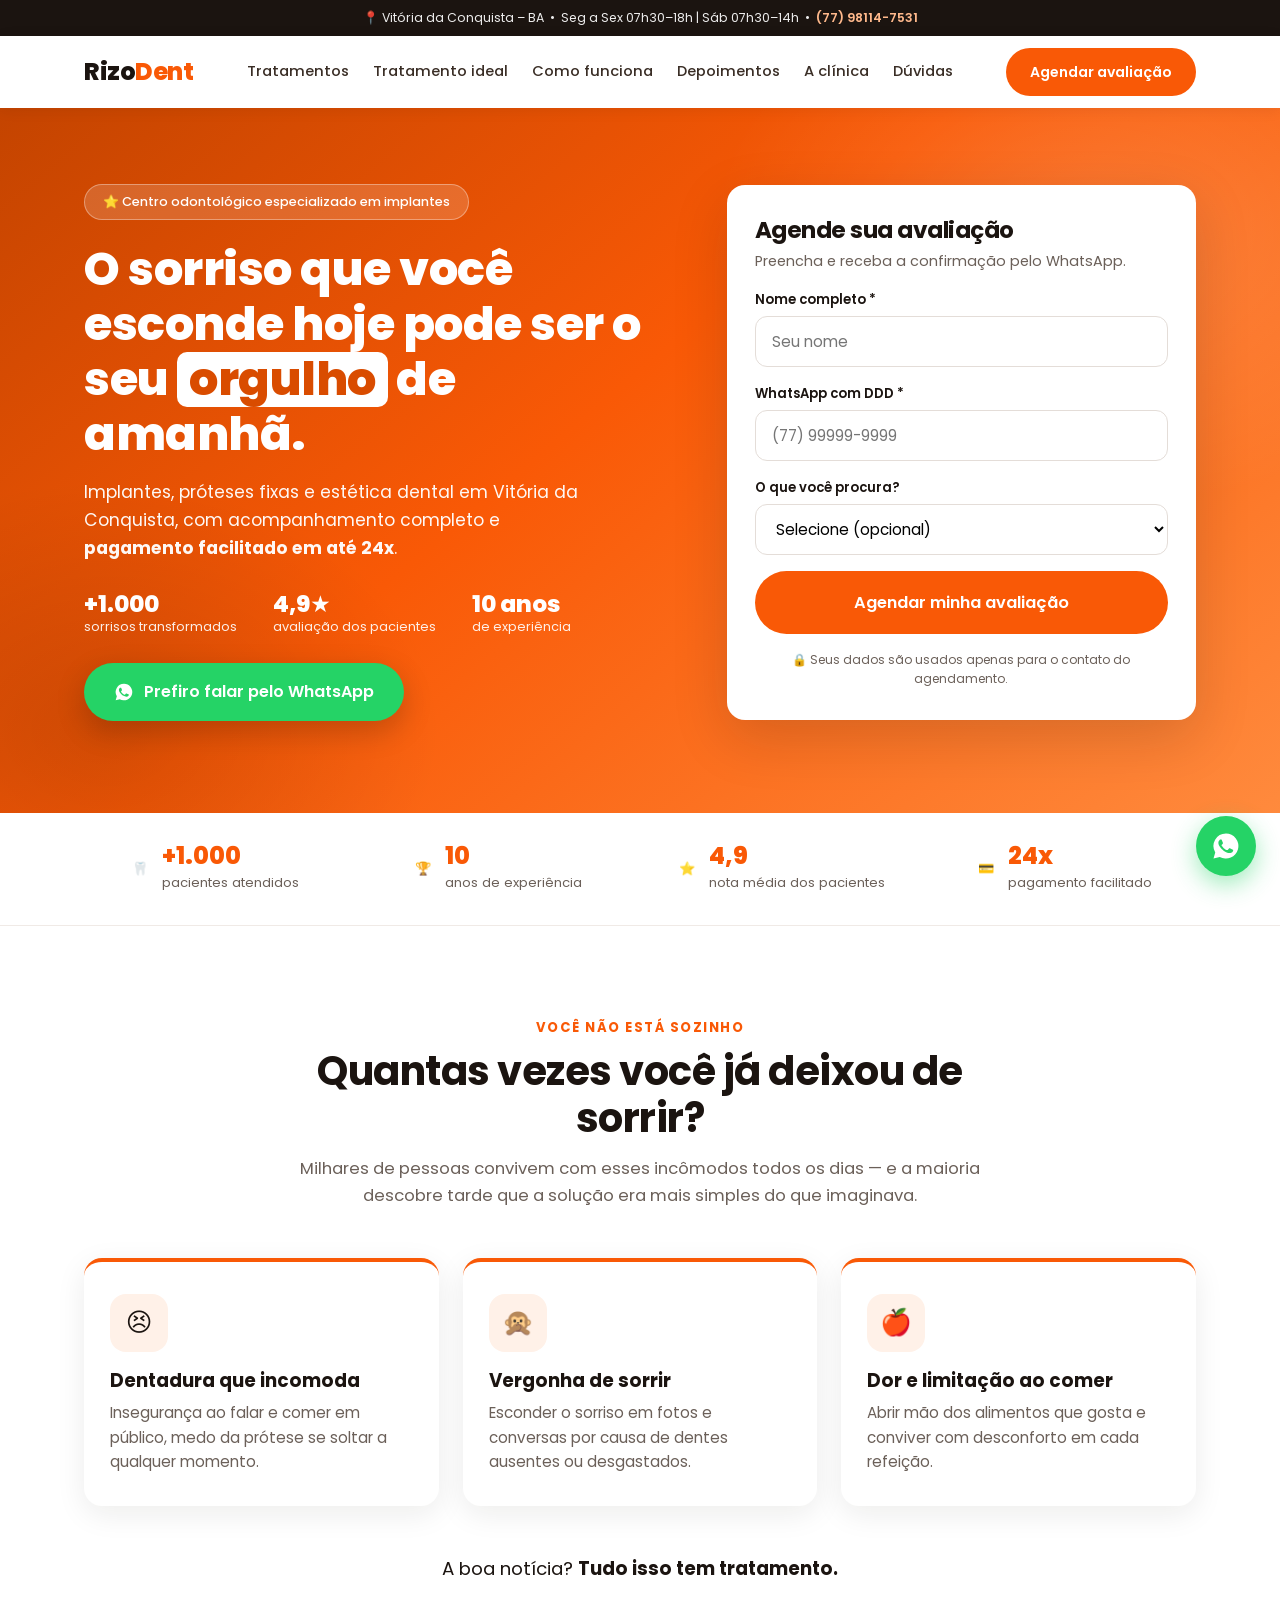
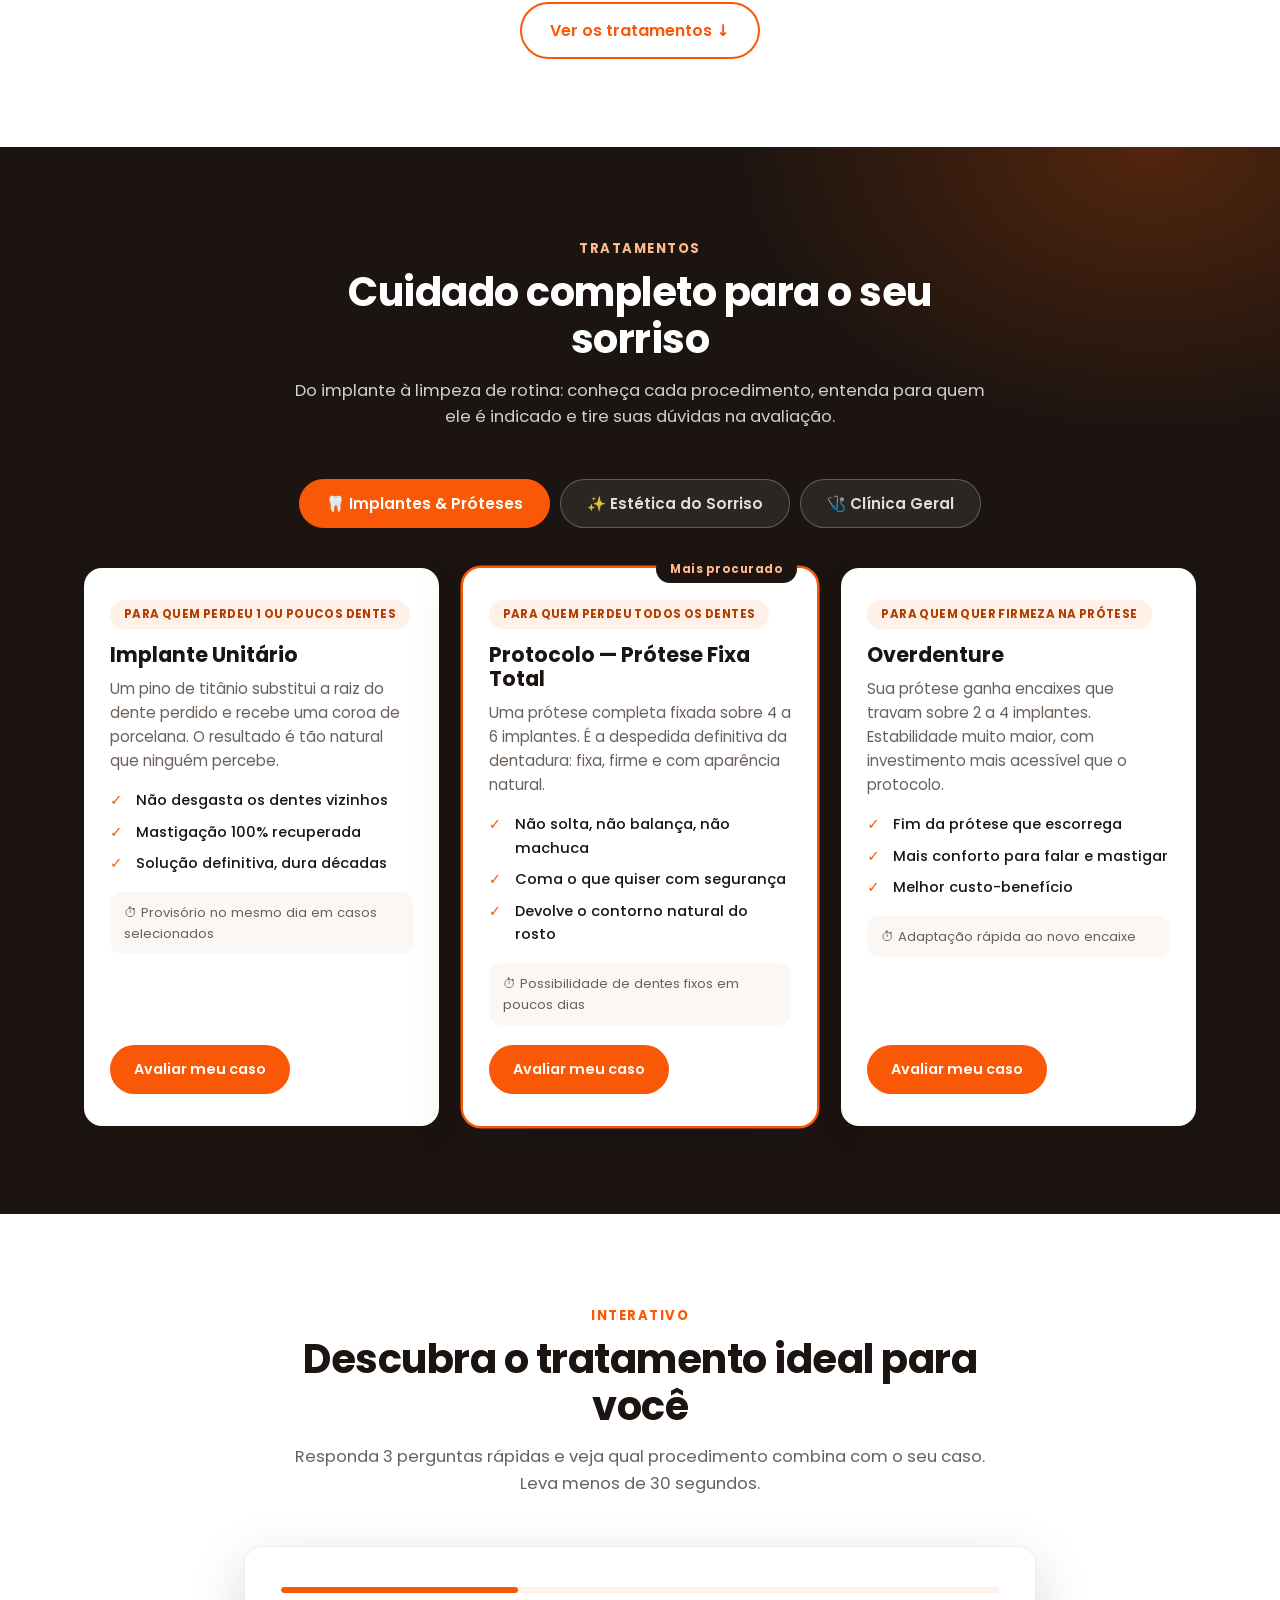
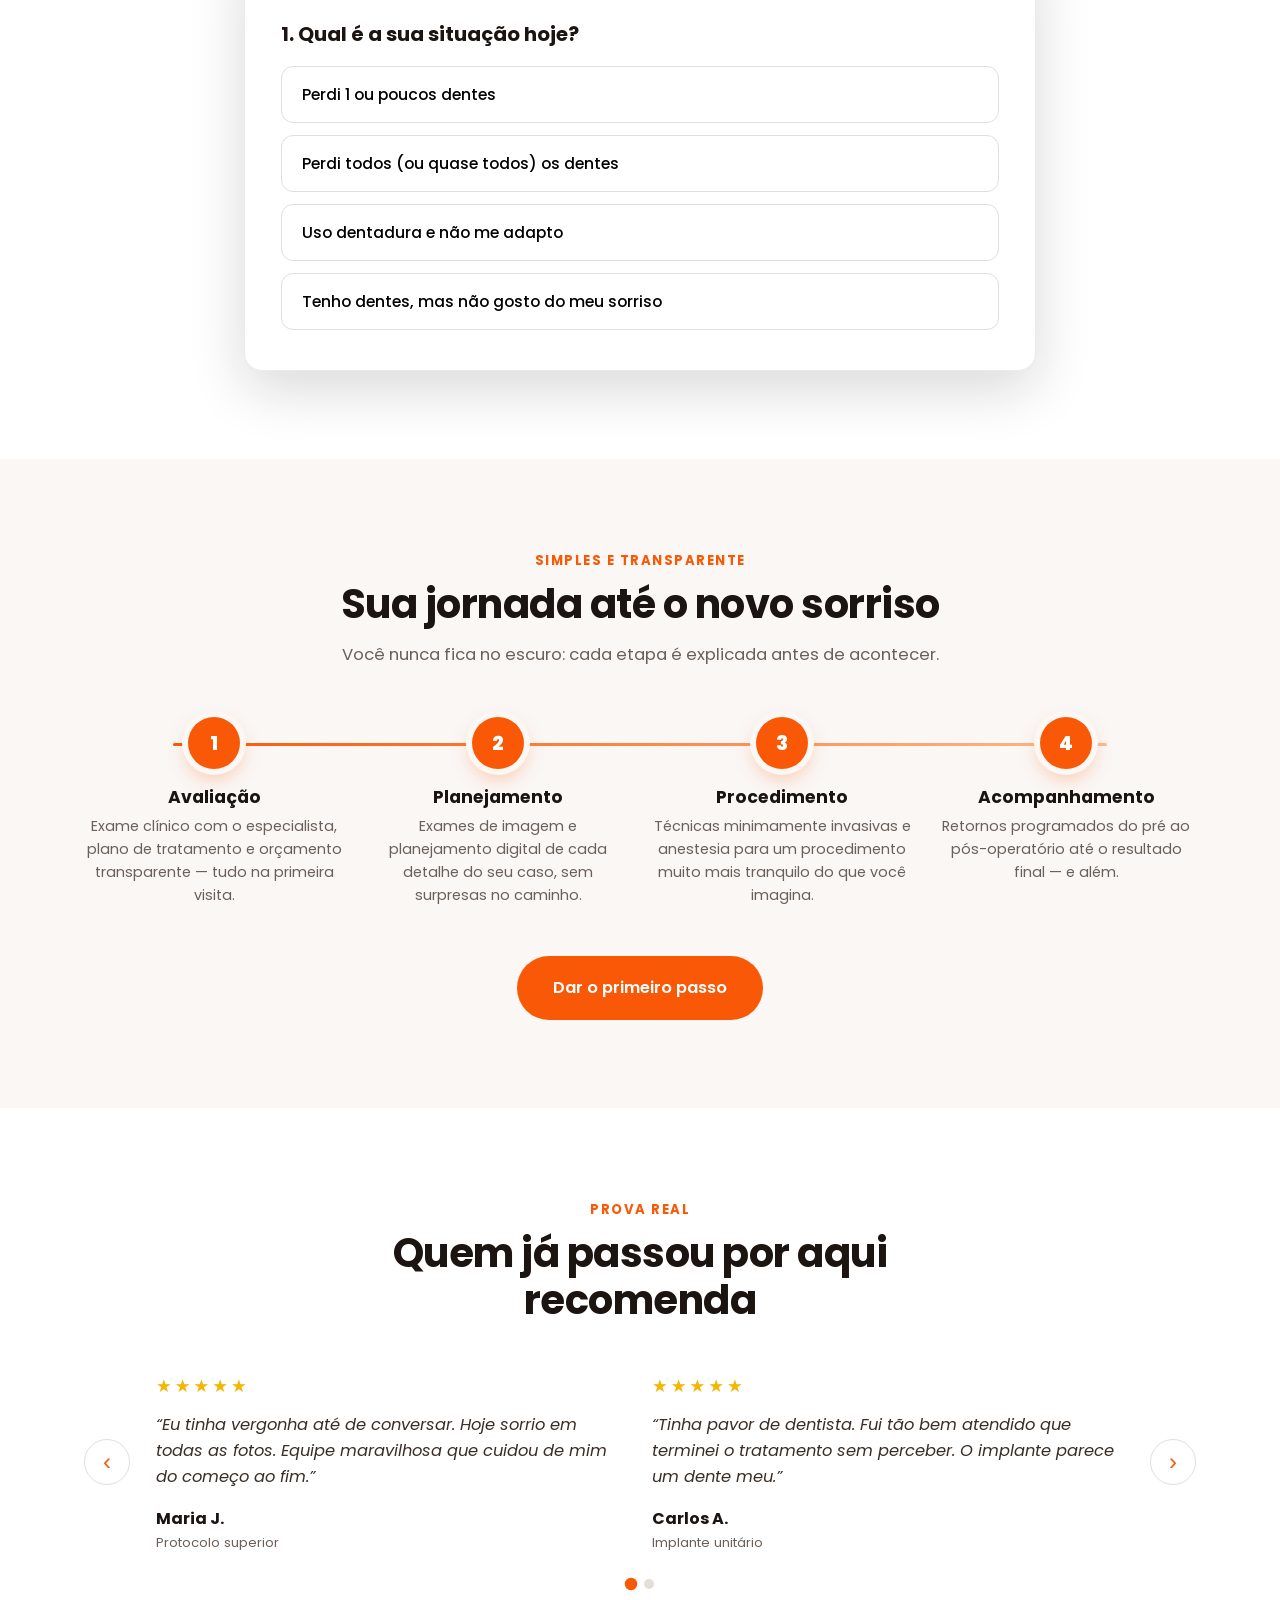
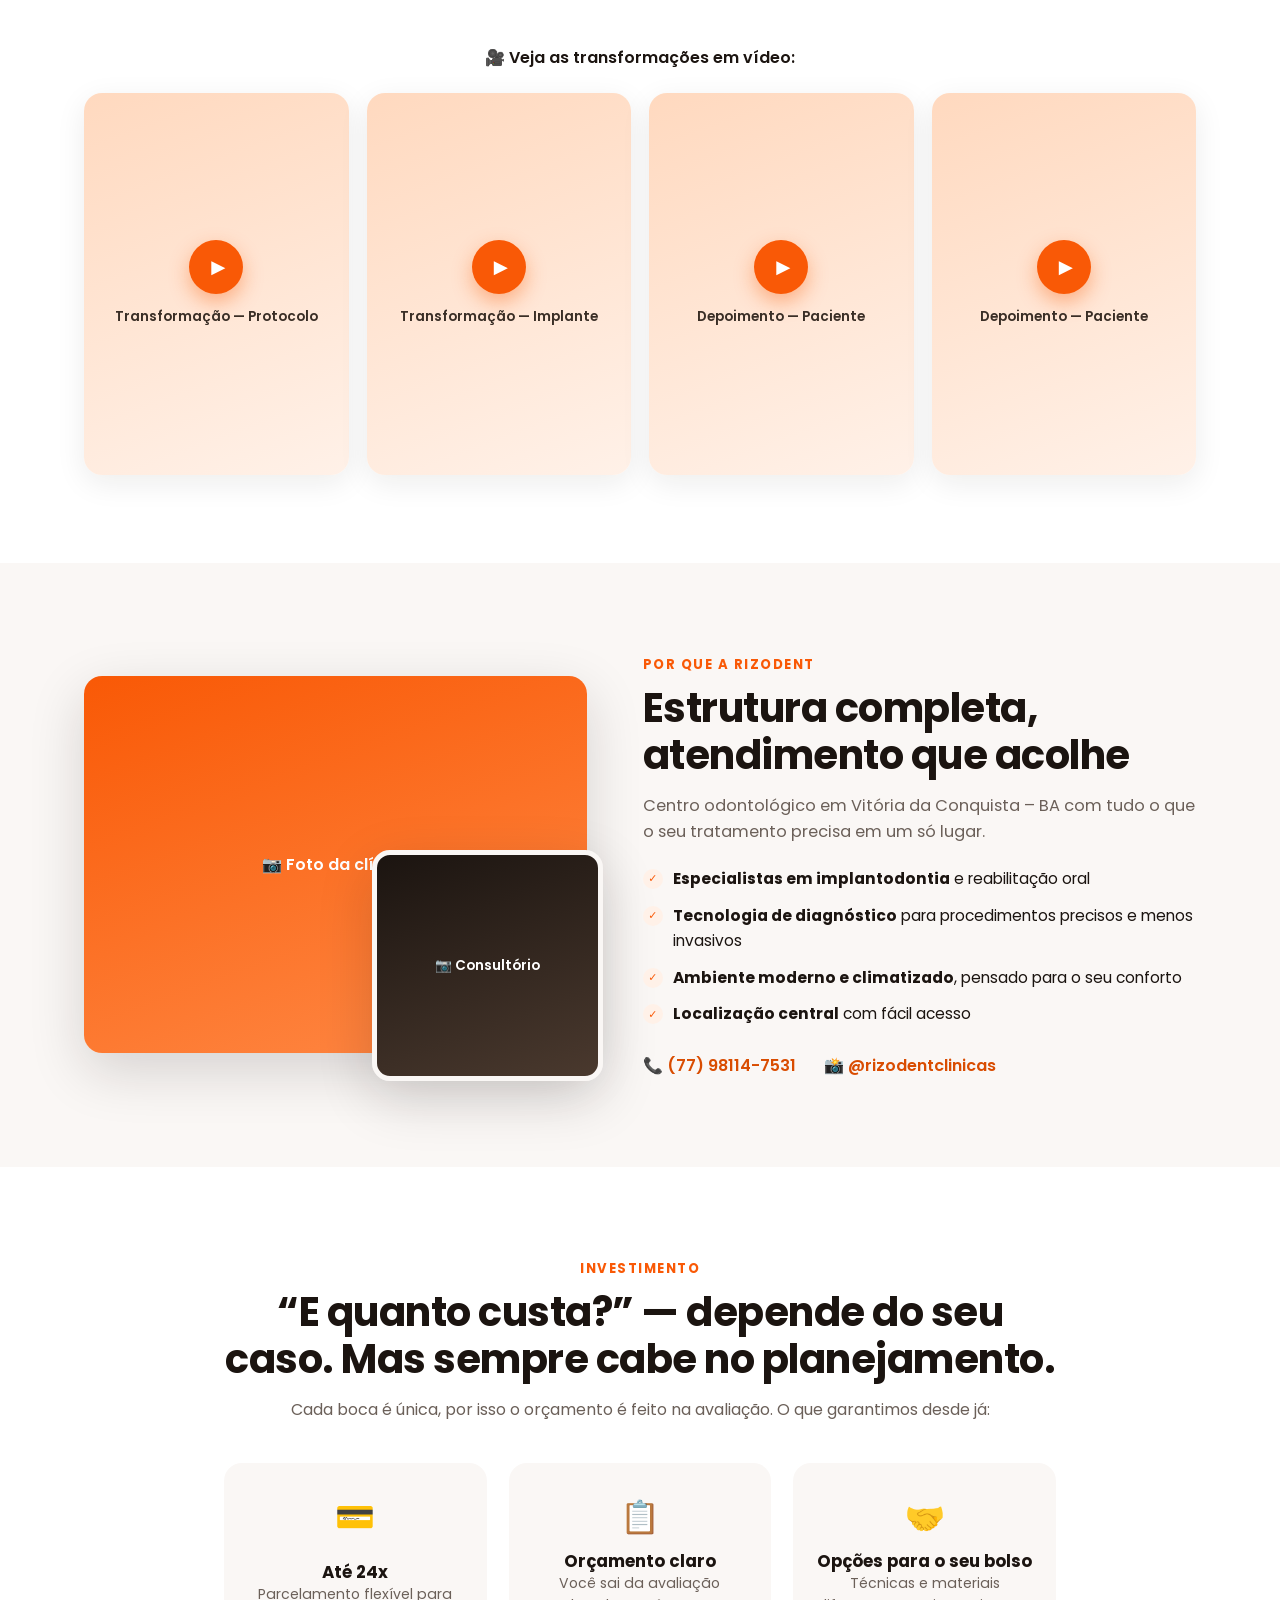
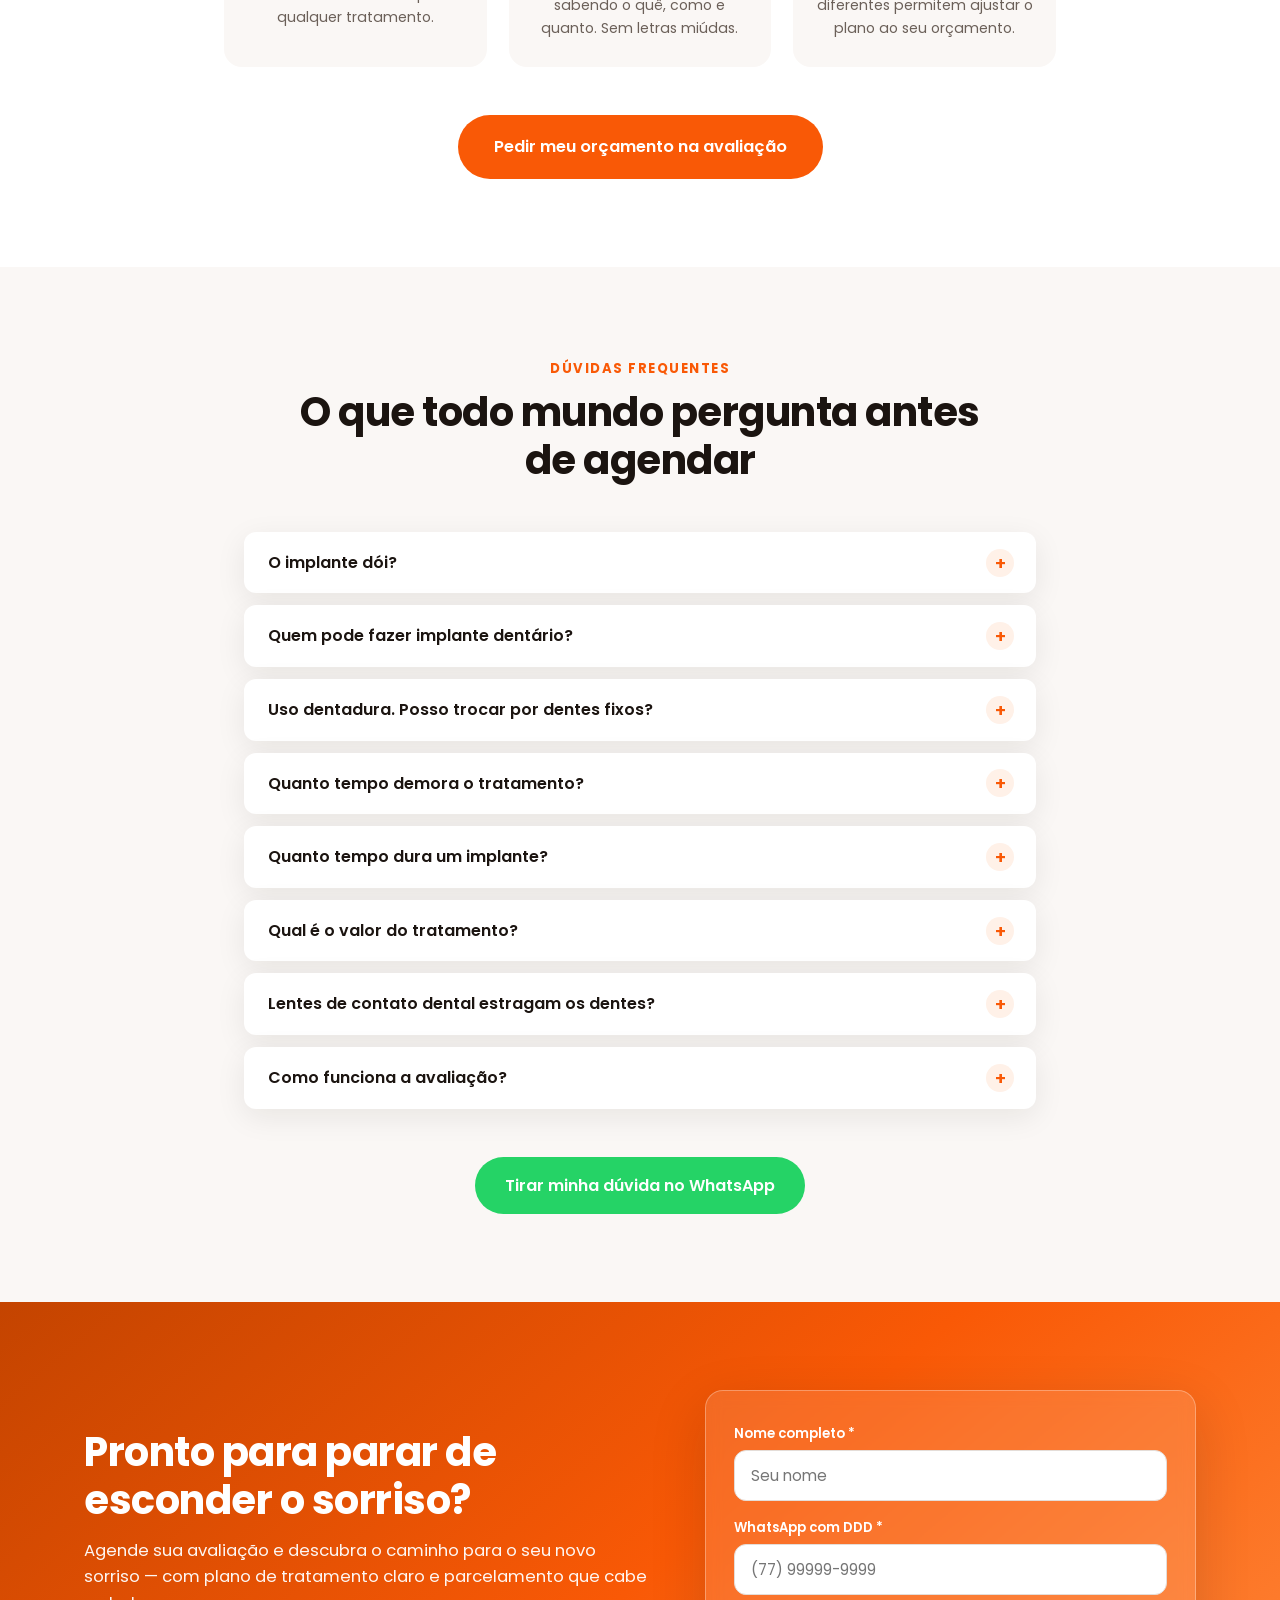
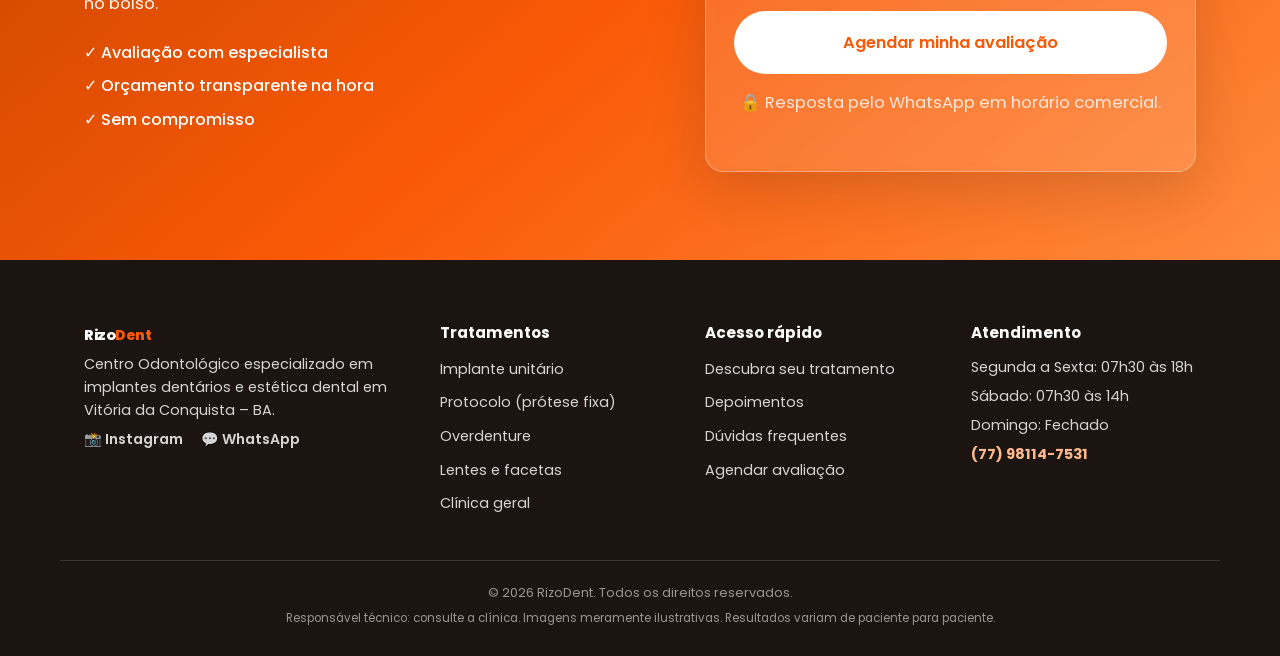
==== commit 9c4fa673: "Redesign completo: hero com formulário, tabs de tratamentos, quiz e carrossel Estrutura inspirada em" ====
--- a/index.html
+++ b/index.html
@@ -3,33 +3,32 @@
 <head>
   <meta charset="UTF-8">
   <meta name="viewport" content="width=device-width, initial-scale=1.0">
-  <title>RizoDent — Implantes Dentários em Vitória da Conquista | Sorria sem vergonha</title>
-  <meta name="description" content="Recupere seu sorriso com implantes dentários na RizoDent. Avaliação com especialista, tecnologia avançada e pagamento facilitado. Agende sua avaliação.">
-  <meta property="og:title" content="RizoDent — Implantes Dentários | Sorria sem vergonha">
-  <meta property="og:description" content="Recupere seu sorriso com naturalidade e pagamento facilitado. Agende sua avaliação.">
+  <title>RizoDent — Implantes Dentários e Estética em Vitória da Conquista</title>
+  <meta name="description" content="Recupere seu sorriso na RizoDent: implantes, próteses fixas, estética dental e clínica geral. Avaliação com especialista e pagamento facilitado em até 24x.">
+  <meta property="og:title" content="RizoDent — Implantes Dentários | Volte a sorrir sem vergonha">
+  <meta property="og:description" content="Implantes, próteses e estética dental com pagamento facilitado. Agende sua avaliação.">
   <meta property="og:type" content="website">
   <link rel="preconnect" href="https://fonts.googleapis.com">
   <link rel="preconnect" href="https://fonts.gstatic.com" crossorigin>
-  <link href="https://fonts.googleapis.com/css2?family=Poppins:wght@400;500;600;700;800&display=swap" rel="stylesheet">
+  <link href="https://fonts.googleapis.com/css2?family=Poppins:wght@400;500;600;700;800;900&display=swap" rel="stylesheet">
   <link rel="stylesheet" href="css/style.css">
 </head>
 <body>
 
-  <!-- ===== Barra de aviso ===== -->
+  <!-- ===== Topbar ===== -->
   <div class="topbar">
-    <p>📍 Vitória da Conquista – BA &nbsp;•&nbsp; Seg a Sex: 07h30–18h | Sáb: 07h30–14h</p>
+    <p>📍 Vitória da Conquista – BA&ensp;•&ensp;Seg a Sex 07h30–18h | Sáb 07h30–14h&ensp;•&ensp;<a href="https://wa.me/5577981147531" target="_blank" rel="noopener">(77) 98114-7531</a></p>
   </div>
 
   <!-- ===== Header ===== -->
   <header class="header" id="header">
     <div class="container header__inner">
-      <a href="#inicio" class="logo" aria-label="RizoDent — Início">
-        Rizo<span>Dent</span>
-      </a>
+      <a href="#inicio" class="logo" aria-label="RizoDent — Início">Rizo<span>Dent</span></a>
       <nav class="nav" id="nav" aria-label="Navegação principal">
-        <a href="#procedimentos">Procedimentos</a>
-        <a href="#como-funciona">Como funciona</a>
-        <a href="#resultados">Resultados</a>
+        <a href="#tratamentos">Tratamentos</a>
+        <a href="#quiz">Tratamento ideal</a>
+        <a href="#jornada">Como funciona</a>
+        <a href="#depoimentos">Depoimentos</a>
         <a href="#clinica">A clínica</a>
         <a href="#faq">Dúvidas</a>
       </nav>
@@ -41,62 +40,69 @@
   </header>
 
   <main>
-    <!-- ===== Hero ===== -->
+    <!-- ===== Hero com formulário ===== -->
     <section class="hero" id="inicio">
+      <div class="hero__bg" aria-hidden="true"></div>
       <div class="container hero__inner">
         <div class="hero__content reveal">
-          <span class="badge">Centro odontológico especializado em implantes</span>
-          <h1>Volte a sorrir, comer e viver <em>sem vergonha</em> dos seus dentes.</h1>
+          <span class="chip">⭐ Centro odontológico especializado em implantes</span>
+          <h1>O sorriso que você esconde hoje pode ser o seu <em>orgulho</em> de amanhã.</h1>
           <p class="hero__sub">
-            Na RizoDent você recupera seu sorriso com implantes que parecem dentes naturais,
-            acompanhamento completo e <strong>pagamento facilitado</strong>.
+            Implantes, próteses fixas e estética dental em Vitória da Conquista,
+            com acompanhamento completo e <strong>pagamento facilitado em até 24x</strong>.
           </p>
-          <ul class="hero__checks">
-            <li>Avaliação com especialista em implantes</li>
-            <li>Planejamento personalizado para o seu caso</li>
-            <li>Parcelamento que cabe no seu bolso</li>
+          <ul class="hero__proof">
+            <li><strong>+1.000</strong><span>sorrisos transformados</span></li>
+            <li><strong>4,9★</strong><span>avaliação dos pacientes</span></li>
+            <li><strong>10 anos</strong><span>de experiência</span></li>
           </ul>
-          <div class="hero__actions">
-            <a href="#agendar" class="btn btn--light btn--lg">Quero agendar minha avaliação</a>
+          <div class="hero__whats">
             <a href="https://wa.me/5577981147531?text=Ol%C3%A1!%20Quero%20agendar%20uma%20avalia%C3%A7%C3%A3o%20na%20RizoDent."
-               class="btn btn--whatsapp btn--lg" target="_blank" rel="noopener">
+               class="btn btn--whatsapp" target="_blank" rel="noopener">
               <svg viewBox="0 0 24 24" width="20" height="20" fill="currentColor" aria-hidden="true"><path d="M12 2a10 10 0 0 0-8.6 15.1L2 22l5-1.3A10 10 0 1 0 12 2Zm5.5 14.2c-.2.7-1.3 1.3-1.9 1.4-.5.1-1.1.1-1.8-.1-.4-.1-1-.3-1.7-.6-2.9-1.3-4.8-4.2-5-4.4-.1-.2-1.2-1.6-1.2-3s.7-2.1 1-2.4c.2-.3.5-.3.7-.3h.5c.2 0 .4 0 .6.5l.8 2c.1.2.1.4 0 .6l-.4.6-.5.5c-.1.2-.3.3-.1.6.2.3.8 1.3 1.7 2.1 1.2 1.1 2.2 1.4 2.5 1.5.3.1.5.1.7-.1l1-1.2c.2-.3.4-.2.7-.1l2 .9c.3.1.5.2.6.3.1.2.1.7-.2 1.2Z"/></svg>
-              Chamar no WhatsApp
+              Prefiro falar pelo WhatsApp
             </a>
           </div>
-          <p class="hero__note">⚡ Resposta rápida pelo WhatsApp em horário comercial</p>
-        </div>
-        <div class="hero__visual reveal" aria-hidden="true">
-          <div class="hero__card">
-            <div class="smile-graphic">
-              <svg viewBox="0 0 200 200" width="100%" height="100%">
-                <circle cx="100" cy="100" r="90" fill="rgba(255,255,255,.15)"/>
-                <circle cx="100" cy="100" r="65" fill="rgba(255,255,255,.2)"/>
-                <path d="M55 95 Q100 150 145 95" stroke="#fff" stroke-width="10" fill="none" stroke-linecap="round"/>
-                <circle cx="72" cy="72" r="7" fill="#fff"/>
-                <circle cx="128" cy="72" r="7" fill="#fff"/>
-              </svg>
-            </div>
-            <div class="hero__stat hero__stat--1">
-              <strong>+1.000</strong>
-              <span>sorrisos transformados</span>
-            </div>
-            <div class="hero__stat hero__stat--2">
-              <strong>Pagamento</strong>
-              <span>facilitado em até 24x</span>
-            </div>
-          </div>
-        </div>
-      </div>
-    </section>
-
-    <!-- ===== Prova social (números) ===== -->
-    <section class="stats">
-      <div class="container stats__grid">
-        <div class="stat reveal"><strong data-count="1000">0</strong><span>Pacientes atendidos</span></div>
-        <div class="stat reveal"><strong data-count="10">0</strong><span>Anos de experiência</span></div>
-        <div class="stat reveal"><strong>4,9★</strong><span>Avaliação dos pacientes</span></div>
-        <div class="stat reveal"><strong>24x</strong><span>Parcelamento facilitado</span></div>
+        </div>
+
+        <!-- Formulário no hero: captura acima da dobra -->
+        <div class="hero__form-wrap reveal" id="agendar">
+          <form class="form form--hero" id="leadForm" novalidate>
+            <h2>Agende sua avaliação</h2>
+            <p class="form__sub">Preencha e receba a confirmação pelo WhatsApp.</p>
+            <div class="form__field">
+              <label for="nome">Nome completo *</label>
+              <input type="text" id="nome" name="nome" placeholder="Seu nome" required autocomplete="name">
+            </div>
+            <div class="form__field">
+              <label for="telefone">WhatsApp com DDD *</label>
+              <input type="tel" id="telefone" name="telefone" placeholder="(77) 99999-9999" required inputmode="numeric" autocomplete="tel">
+            </div>
+            <div class="form__field">
+              <label for="interesse">O que você procura?</label>
+              <select id="interesse" name="interesse">
+                <option value="">Selecione (opcional)</option>
+                <option>Implante de 1 ou poucos dentes</option>
+                <option>Substituir a dentadura (prótese fixa)</option>
+                <option>Estética do sorriso (lentes, clareamento)</option>
+                <option>Limpeza / consulta de rotina</option>
+                <option>Ainda não sei — quero uma avaliação</option>
+              </select>
+            </div>
+            <button type="submit" class="btn btn--primary btn--lg btn--block">Agendar minha avaliação</button>
+            <p class="form__privacy">🔒 Seus dados são usados apenas para o contato do agendamento.</p>
+          </form>
+        </div>
+      </div>
+    </section>
+
+    <!-- ===== Barra de confiança ===== -->
+    <section class="trustbar">
+      <div class="container trustbar__grid">
+        <div class="trust reveal"><span class="trust__icon">🦷</span><div><strong data-count="1000">0</strong><span>pacientes atendidos</span></div></div>
+        <div class="trust reveal"><span class="trust__icon">🏆</span><div><strong data-count="10">0</strong><span>anos de experiência</span></div></div>
+        <div class="trust reveal"><span class="trust__icon">⭐</span><div><strong>4,9</strong><span>nota média dos pacientes</span></div></div>
+        <div class="trust reveal"><span class="trust__icon">💳</span><div><strong>24x</strong><span>pagamento facilitado</span></div></div>
       </div>
     </section>
 
@@ -104,253 +110,370 @@
     <section class="section pains">
       <div class="container">
         <header class="section__head reveal">
-          <h2>Você já se sentiu assim?</h2>
-          <p>Se identificou com alguma dessas situações, existe solução — e ela é mais acessível do que você imagina.</p>
+          <span class="eyebrow">Você não está sozinho</span>
+          <h2>Quantas vezes você já deixou de sorrir?</h2>
+          <p>Milhares de pessoas convivem com esses incômodos todos os dias — e a maioria descobre tarde que a solução era mais simples do que imaginava.</p>
         </header>
         <div class="cards-3">
           <article class="card card--pain reveal">
             <div class="card__icon">😣</div>
-            <h3>Incomodado com a dentadura?</h3>
-            <p>Desconforto e insegurança ao falar ou comer em público, medo da prótese se soltar.</p>
+            <h3>Dentadura que incomoda</h3>
+            <p>Insegurança ao falar e comer em público, medo da prótese se soltar a qualquer momento.</p>
           </article>
           <article class="card card--pain reveal">
             <div class="card__icon">🙊</div>
-            <h3>Vergonha ao sorrir?</h3>
-            <p>Falta de confiança devido à ausência de dentes. Você esconde o sorriso em fotos e conversas.</p>
+            <h3>Vergonha de sorrir</h3>
+            <p>Esconder o sorriso em fotos e conversas por causa de dentes ausentes ou desgastados.</p>
           </article>
           <article class="card card--pain reveal">
             <div class="card__icon">🍎</div>
-            <h3>Dor ao comer ou beber?</h3>
-            <p>Limitações alimentares e desconforto constante que tiram o prazer das refeições.</p>
+            <h3>Dor e limitação ao comer</h3>
+            <p>Abrir mão dos alimentos que gosta e conviver com desconforto em cada refeição.</p>
           </article>
         </div>
         <div class="section__cta reveal">
-          <a href="#procedimentos" class="btn btn--outline">Conheça as soluções ↓</a>
-        </div>
-      </div>
-    </section>
-
-    <!-- ===== Procedimentos ===== -->
-    <section class="section section--orange procedures" id="procedimentos">
+          <p class="pains__bridge">A boa notícia? <strong>Tudo isso tem tratamento.</strong></p>
+          <a href="#tratamentos" class="btn btn--outline">Ver os tratamentos ↓</a>
+        </div>
+      </div>
+    </section>
+
+    <!-- ===== Tratamentos (tabs) ===== -->
+    <section class="section section--dark treatments" id="tratamentos">
       <div class="container">
         <header class="section__head reveal">
-          <h2>Qual é a solução ideal para você?</h2>
-          <p>Cada sorriso é único. Conheça os procedimentos que realizamos e descubra o caminho para o seu novo sorriso.</p>
+          <span class="eyebrow eyebrow--light">Tratamentos</span>
+          <h2>Cuidado completo para o seu sorriso</h2>
+          <p>Do implante à limpeza de rotina: conheça cada procedimento, entenda para quem ele é indicado e tire suas dúvidas na avaliação.</p>
         </header>
-        <div class="cards-3 cards-3--wide">
-          <article class="card card--procedure reveal">
-            <span class="card__tag">Perdeu 1 ou poucos dentes</span>
-            <h3>Implante Unitário</h3>
-            <p>Substitui um dente perdido por um pino de titânio com coroa de porcelana. Ninguém percebe que é implante — nem você.</p>
-            <ul>
-              <li>Não desgasta os dentes vizinhos</li>
-              <li>Mastigação 100% recuperada</li>
-              <li>Resultado natural e definitivo</li>
-            </ul>
-            <a href="#agendar" class="card__link">Quero saber se é para mim →</a>
-          </article>
-          <article class="card card--procedure card--featured reveal">
-            <span class="card__tag">Perdeu todos os dentes</span>
-            <h3>Protocolo (Prótese Fixa Total)</h3>
-            <p>A liberdade definitiva: prótese completa fixada sobre 4 a 6 implantes. Você se despede da dentadura para sempre.</p>
-            <ul>
-              <li>Fixa — não solta, não balança</li>
-              <li>Coma o que quiser com segurança</li>
-              <li>Devolve a estética do rosto</li>
-            </ul>
-            <a href="#agendar" class="card__link">Quero saber se é para mim →</a>
-          </article>
-          <article class="card card--procedure reveal">
-            <span class="card__tag">Quer mais estabilidade</span>
-            <h3>Prótese sobre Implantes (Overdenture)</h3>
-            <p>Sua prótese encaixada sobre implantes: mais estabilidade e conforto, com investimento mais acessível que o protocolo.</p>
-            <ul>
-              <li>Fim da prótese que se solta</li>
-              <li>Mais firmeza para mastigar e falar</li>
-              <li>Opção de melhor custo-benefício</li>
-            </ul>
-            <a href="#agendar" class="card__link">Quero saber se é para mim →</a>
-          </article>
-        </div>
-        <p class="procedures__note reveal">
-          Não sabe qual é o seu caso? <strong>É exatamente para isso que serve a avaliação:</strong> o especialista examina sua boca e indica o melhor tratamento para você.
-        </p>
-        <div class="section__cta reveal">
-          <a href="#agendar" class="btn btn--light btn--lg">Agendar minha avaliação</a>
-        </div>
-      </div>
-    </section>
-
-    <!-- ===== Como funciona ===== -->
-    <section class="section steps" id="como-funciona">
+
+        <div class="tabs reveal" role="tablist" aria-label="Categorias de tratamento">
+          <button class="tab active" role="tab" aria-selected="true" data-tab="implantes">🦷 Implantes &amp; Próteses</button>
+          <button class="tab" role="tab" aria-selected="false" data-tab="estetica">✨ Estética do Sorriso</button>
+          <button class="tab" role="tab" aria-selected="false" data-tab="clinica">🩺 Clínica Geral</button>
+        </div>
+
+        <!-- Implantes -->
+        <div class="tab-panel active" id="panel-implantes" role="tabpanel">
+          <div class="cards-3 cards-3--wide">
+            <article class="card card--treatment reveal">
+              <span class="card__tag">Para quem perdeu 1 ou poucos dentes</span>
+              <h3>Implante Unitário</h3>
+              <p>Um pino de titânio substitui a raiz do dente perdido e recebe uma coroa de porcelana. O resultado é tão natural que ninguém percebe.</p>
+              <ul>
+                <li>Não desgasta os dentes vizinhos</li>
+                <li>Mastigação 100% recuperada</li>
+                <li>Solução definitiva, dura décadas</li>
+              </ul>
+              <div class="card__meta"><span>⏱ Provisório no mesmo dia em casos selecionados</span></div>
+              <a href="#agendar" class="btn btn--primary btn--sm">Avaliar meu caso</a>
+            </article>
+            <article class="card card--treatment card--featured reveal">
+              <span class="card__badge">Mais procurado</span>
+              <span class="card__tag">Para quem perdeu todos os dentes</span>
+              <h3>Protocolo — Prótese Fixa Total</h3>
+              <p>Uma prótese completa fixada sobre 4 a 6 implantes. É a despedida definitiva da dentadura: fixa, firme e com aparência natural.</p>
+              <ul>
+                <li>Não solta, não balança, não machuca</li>
+                <li>Coma o que quiser com segurança</li>
+                <li>Devolve o contorno natural do rosto</li>
+              </ul>
+              <div class="card__meta"><span>⏱ Possibilidade de dentes fixos em poucos dias</span></div>
+              <a href="#agendar" class="btn btn--primary btn--sm">Avaliar meu caso</a>
+            </article>
+            <article class="card card--treatment reveal">
+              <span class="card__tag">Para quem quer firmeza na prótese</span>
+              <h3>Overdenture</h3>
+              <p>Sua prótese ganha encaixes que travam sobre 2 a 4 implantes. Estabilidade muito maior, com investimento mais acessível que o protocolo.</p>
+              <ul>
+                <li>Fim da prótese que escorrega</li>
+                <li>Mais conforto para falar e mastigar</li>
+                <li>Melhor custo-benefício</li>
+              </ul>
+              <div class="card__meta"><span>⏱ Adaptação rápida ao novo encaixe</span></div>
+              <a href="#agendar" class="btn btn--primary btn--sm">Avaliar meu caso</a>
+            </article>
+          </div>
+        </div>
+
+        <!-- Estética -->
+        <div class="tab-panel" id="panel-estetica" role="tabpanel" hidden>
+          <div class="cards-3 cards-3--wide">
+            <article class="card card--treatment reveal">
+              <span class="card__tag">Para transformar o sorriso</span>
+              <h3>Lentes de Contato &amp; Facetas</h3>
+              <p>Lâminas ultrafinas de porcelana ou resina aplicadas sobre os dentes para corrigir cor, formato e pequenos desalinhamentos.</p>
+              <ul>
+                <li>Sorriso harmônico e natural</li>
+                <li>Procedimento pouco invasivo</li>
+                <li>Resultado imediato</li>
+              </ul>
+              <div class="card__meta"><span>⏱ Em poucas sessões</span></div>
+              <a href="#agendar" class="btn btn--primary btn--sm">Avaliar meu caso</a>
+            </article>
+            <article class="card card--treatment reveal">
+              <span class="card__tag">Para dentes mais brancos</span>
+              <h3>Clareamento Dental</h3>
+              <p>Clareamento profissional em consultório ou supervisionado em casa, com segurança para o esmalte e resultado visível.</p>
+              <ul>
+                <li>Vários tons mais claros</li>
+                <li>Acompanhamento profissional</li>
+                <li>Protocolo seguro e confortável</li>
+              </ul>
+              <div class="card__meta"><span>⏱ Resultados a partir da 1ª sessão</span></div>
+              <a href="#agendar" class="btn btn--primary btn--sm">Avaliar meu caso</a>
+            </article>
+            <article class="card card--treatment reveal">
+              <span class="card__tag">Para renovar restaurações antigas</span>
+              <h3>Recontorno &amp; Restaurações Estéticas</h3>
+              <p>Substituição de restaurações escurecidas e ajustes no formato dos dentes para devolver a harmonia do sorriso.</p>
+              <ul>
+                <li>Corrige bordas e desgastes</li>
+                <li>Cor igual ao dente natural</li>
+                <li>Procedimento rápido</li>
+              </ul>
+              <div class="card__meta"><span>⏱ Normalmente em 1 sessão</span></div>
+              <a href="#agendar" class="btn btn--primary btn--sm">Avaliar meu caso</a>
+            </article>
+          </div>
+        </div>
+
+        <!-- Clínica geral -->
+        <div class="tab-panel" id="panel-clinica" role="tabpanel" hidden>
+          <div class="cards-3 cards-3--wide">
+            <article class="card card--treatment reveal">
+              <span class="card__tag">Prevenção em dia</span>
+              <h3>Limpeza &amp; Profilaxia</h3>
+              <p>Remoção de placa e tártaro com polimento completo. A base de toda saúde bucal — e do sucesso de qualquer tratamento.</p>
+              <ul>
+                <li>Previne cáries e gengivite</li>
+                <li>Hálito renovado</li>
+                <li>Recomendada a cada 6 meses</li>
+              </ul>
+              <div class="card__meta"><span>⏱ Sessão única e rápida</span></div>
+              <a href="#agendar" class="btn btn--primary btn--sm">Agendar limpeza</a>
+            </article>
+            <article class="card card--treatment reveal">
+              <span class="card__tag">Tratamento de cáries</span>
+              <h3>Restaurações</h3>
+              <p>Tratamento de cáries e fraturas com resinas modernas da cor do dente, devolvendo função e estética.</p>
+              <ul>
+                <li>Material resistente e estético</li>
+                <li>Preserva o dente natural</li>
+                <li>Sem dor, com anestesia</li>
+              </ul>
+              <div class="card__meta"><span>⏱ Normalmente em 1 sessão</span></div>
+              <a href="#agendar" class="btn btn--primary btn--sm">Avaliar meu caso</a>
+            </article>
+            <article class="card card--treatment reveal">
+              <span class="card__tag">Alívio da dor</span>
+              <h3>Tratamento de Canal</h3>
+              <p>Remoção da infecção interna do dente com técnicas modernas que tornam o procedimento muito mais confortável do que sua fama.</p>
+              <ul>
+                <li>Salva o dente natural</li>
+                <li>Elimina a dor de vez</li>
+                <li>Técnicas atuais, mais rápidas</li>
+              </ul>
+              <div class="card__meta"><span>⏱ De 1 a 2 sessões na maioria dos casos</span></div>
+              <a href="#agendar" class="btn btn--primary btn--sm">Avaliar meu caso</a>
+            </article>
+          </div>
+        </div>
+      </div>
+    </section>
+
+    <!-- ===== Quiz ===== -->
+    <section class="section quiz" id="quiz">
+      <div class="container container--narrow">
+        <header class="section__head reveal">
+          <span class="eyebrow">Interativo</span>
+          <h2>Descubra o tratamento ideal para você</h2>
+          <p>Responda 3 perguntas rápidas e veja qual procedimento combina com o seu caso. Leva menos de 30 segundos.</p>
+        </header>
+        <div class="quiz__box reveal" id="quizBox">
+          <div class="quiz__progress"><span id="quizProgress"></span></div>
+
+          <div class="quiz__step active" data-step="1">
+            <h3>1. Qual é a sua situação hoje?</h3>
+            <div class="quiz__options">
+              <button data-value="um">Perdi 1 ou poucos dentes</button>
+              <button data-value="todos">Perdi todos (ou quase todos) os dentes</button>
+              <button data-value="dentadura">Uso dentadura e não me adapto</button>
+              <button data-value="estetica">Tenho dentes, mas não gosto do meu sorriso</button>
+            </div>
+          </div>
+
+          <div class="quiz__step" data-step="2">
+            <h3>2. O que mais te incomoda?</h3>
+            <div class="quiz__options">
+              <button data-value="mastigar">Dificuldade para mastigar</button>
+              <button data-value="aparencia">A aparência do sorriso</button>
+              <button data-value="seguranca">Insegurança com prótese solta</button>
+              <button data-value="dor">Dor ou sensibilidade</button>
+            </div>
+          </div>
+
+          <div class="quiz__step" data-step="3">
+            <h3>3. O que é mais importante para você?</h3>
+            <div class="quiz__options">
+              <button data-value="definitivo">Solução definitiva, mesmo que invista mais</button>
+              <button data-value="custo">Melhor custo-benefício</button>
+              <button data-value="rapido">Resultado o mais rápido possível</button>
+              <button data-value="orientacao">Quero orientação do especialista</button>
+            </div>
+          </div>
+
+          <div class="quiz__result" id="quizResult" hidden>
+            <span class="quiz__result-icon">🎯</span>
+            <h3 id="quizResultTitle"></h3>
+            <p id="quizResultText"></p>
+            <div class="quiz__result-actions">
+              <a href="#" class="btn btn--whatsapp btn--lg" id="quizWhats" target="_blank" rel="noopener">Falar com especialista no WhatsApp</a>
+              <button class="btn btn--outline" id="quizRestart" type="button">Refazer o teste</button>
+            </div>
+            <p class="quiz__disclaimer">O resultado é uma orientação inicial. A indicação definitiva é feita pelo especialista na avaliação clínica.</p>
+          </div>
+        </div>
+      </div>
+    </section>
+
+    <!-- ===== Jornada ===== -->
+    <section class="section section--gray journey" id="jornada">
       <div class="container">
         <header class="section__head reveal">
-          <h2>Como funciona o tratamento</h2>
-          <p>Do primeiro contato ao sorriso novo: um processo simples, seguro e acompanhado de perto pela nossa equipe.</p>
+          <span class="eyebrow">Simples e transparente</span>
+          <h2>Sua jornada até o novo sorriso</h2>
+          <p>Você nunca fica no escuro: cada etapa é explicada antes de acontecer.</p>
         </header>
-        <ol class="steps__list">
-          <li class="step reveal">
-            <span class="step__num">1</span>
-            <h3>Avaliação completa</h3>
-            <p>Você conversa com o especialista, faz o exame clínico e tira todas as suas dúvidas — inclusive sobre valores e parcelamento.</p>
+        <ol class="journey__line">
+          <li class="jstep reveal">
+            <span class="jstep__num">1</span>
+            <div>
+              <h3>Avaliação</h3>
+              <p>Exame clínico com o especialista, plano de tratamento e orçamento transparente — tudo na primeira visita.</p>
+            </div>
           </li>
-          <li class="step reveal">
-            <span class="step__num">2</span>
-            <h3>Planejamento personalizado</h3>
-            <p>Com exames de imagem, planejamos cada detalhe do seu caso: quantidade de implantes, tipo de prótese e cronograma.</p>
+          <li class="jstep reveal">
+            <span class="jstep__num">2</span>
+            <div>
+              <h3>Planejamento</h3>
+              <p>Exames de imagem e planejamento digital de cada detalhe do seu caso, sem surpresas no caminho.</p>
+            </div>
           </li>
-          <li class="step reveal">
-            <span class="step__num">3</span>
-            <h3>Procedimento com conforto</h3>
-            <p>Técnica minimamente invasiva, com anestesia e todo o cuidado para você se sentir seguro do início ao fim.</p>
+          <li class="jstep reveal">
+            <span class="jstep__num">3</span>
+            <div>
+              <h3>Procedimento</h3>
+              <p>Técnicas minimamente invasivas e anestesia para um procedimento muito mais tranquilo do que você imagina.</p>
+            </div>
           </li>
-          <li class="step reveal">
-            <span class="step__num">4</span>
-            <h3>Acompanhamento contínuo</h3>
-            <p>Retornos programados do pré ao pós-operatório para garantir a cicatrização perfeita e a durabilidade do resultado.</p>
+          <li class="jstep reveal">
+            <span class="jstep__num">4</span>
+            <div>
+              <h3>Acompanhamento</h3>
+              <p>Retornos programados do pré ao pós-operatório até o resultado final — e além.</p>
+            </div>
           </li>
         </ol>
         <div class="section__cta reveal">
-          <a href="#agendar" class="btn btn--primary btn--lg">Começar pela avaliação</a>
-        </div>
-      </div>
-    </section>
-
-    <!-- ===== Resultados ===== -->
-    <section class="section section--gray results" id="resultados">
+          <a href="#agendar" class="btn btn--primary btn--lg">Dar o primeiro passo</a>
+        </div>
+      </div>
+    </section>
+
+    <!-- ===== Depoimentos ===== -->
+    <section class="section testimonials" id="depoimentos">
       <div class="container">
         <header class="section__head reveal">
-          <h2>Transformações reais de quem voltou a sorrir</h2>
-          <p>Veja depoimentos de pacientes que passaram pelo tratamento na RizoDent.</p>
+          <span class="eyebrow">Prova real</span>
+          <h2>Quem já passou por aqui recomenda</h2>
         </header>
-        <div class="cards-4">
-          <!-- Substituir os href pelos links reais dos vídeos (YouTube Shorts) -->
-          <a class="video-card reveal" href="#" target="_blank" rel="noopener" aria-label="Depoimento de paciente — vídeo 1">
-            <div class="video-card__thumb"><span class="video-card__play">▶</span></div>
-            <p>Paciente — Implante total</p>
-          </a>
-          <a class="video-card reveal" href="#" target="_blank" rel="noopener" aria-label="Depoimento de paciente — vídeo 2">
-            <div class="video-card__thumb"><span class="video-card__play">▶</span></div>
-            <p>Paciente — Protocolo</p>
-          </a>
-          <a class="video-card reveal" href="#" target="_blank" rel="noopener" aria-label="Depoimento de paciente — vídeo 3">
-            <div class="video-card__thumb"><span class="video-card__play">▶</span></div>
-            <p>Paciente — Implante unitário</p>
-          </a>
-          <a class="video-card reveal" href="#" target="_blank" rel="noopener" aria-label="Depoimento de paciente — vídeo 4">
-            <div class="video-card__thumb"><span class="video-card__play">▶</span></div>
-            <p>Paciente — Prótese fixa</p>
-          </a>
-        </div>
-        <blockquote class="testimonial reveal">
-          <p>“Eu tinha vergonha até de conversar. Hoje eu sorrio em todas as fotos. A equipe da RizoDent cuidou de mim do começo ao fim.”</p>
-          <cite>— Paciente RizoDent, tratamento de protocolo</cite>
-        </blockquote>
+
+        <div class="carousel reveal" id="carousel">
+          <button class="carousel__btn carousel__btn--prev" id="carouselPrev" aria-label="Depoimento anterior">‹</button>
+          <div class="carousel__viewport" id="carouselViewport">
+            <div class="carousel__track" id="carouselTrack">
+              <figure class="quote">
+                <div class="quote__stars">★★★★★</div>
+                <blockquote>“Eu tinha vergonha até de conversar. Hoje sorrio em todas as fotos. Equipe maravilhosa que cuidou de mim do começo ao fim.”</blockquote>
+                <figcaption><strong>Maria J.</strong><span>Protocolo superior</span></figcaption>
+              </figure>
+              <figure class="quote">
+                <div class="quote__stars">★★★★★</div>
+                <blockquote>“Tinha pavor de dentista. Fui tão bem atendido que terminei o tratamento sem perceber. O implante parece um dente meu.”</blockquote>
+                <figcaption><strong>Carlos A.</strong><span>Implante unitário</span></figcaption>
+              </figure>
+              <figure class="quote">
+                <div class="quote__stars">★★★★★</div>
+                <blockquote>“Minha dentadura vivia solta. Com a overdenture voltei a comer churrasco com a família. Mudou minha vida.”</blockquote>
+                <figcaption><strong>Antônia S.</strong><span>Overdenture</span></figcaption>
+              </figure>
+              <figure class="quote">
+                <div class="quote__stars">★★★★★</div>
+                <blockquote>“Atendimento humano de verdade, preço justo e parcelado. Indico a RizoDent para todo mundo.”</blockquote>
+                <figcaption><strong>José R.</strong><span>Prótese fixa</span></figcaption>
+              </figure>
+            </div>
+          </div>
+          <button class="carousel__btn carousel__btn--next" id="carouselNext" aria-label="Próximo depoimento">›</button>
+        </div>
+        <div class="carousel__dots" id="carouselDots" role="tablist" aria-label="Navegação dos depoimentos"></div>
+
+        <div class="videos reveal">
+          <p class="videos__label">🎥 Veja as transformações em vídeo:</p>
+          <div class="videos__grid">
+            <!-- Substituir os href pelos links reais dos YouTube Shorts -->
+            <a class="video-card" href="#" target="_blank" rel="noopener"><span>▶</span><p>Transformação — Protocolo</p></a>
+            <a class="video-card" href="#" target="_blank" rel="noopener"><span>▶</span><p>Transformação — Implante</p></a>
+            <a class="video-card" href="#" target="_blank" rel="noopener"><span>▶</span><p>Depoimento — Paciente</p></a>
+            <a class="video-card" href="#" target="_blank" rel="noopener"><span>▶</span><p>Depoimento — Paciente</p></a>
+          </div>
+        </div>
+      </div>
+    </section>
+
+    <!-- ===== A clínica ===== -->
+    <section class="section section--gray clinic" id="clinica">
+      <div class="container clinic__inner">
+        <div class="clinic__visual reveal" aria-hidden="true">
+          <!-- Substituir pelas fotos reais da clínica -->
+          <div class="clinic__photo clinic__photo--main"><span>📷 Foto da clínica</span></div>
+          <div class="clinic__photo clinic__photo--sub"><span>📷 Consultório</span></div>
+        </div>
+        <div class="clinic__content reveal">
+          <span class="eyebrow">Por que a RizoDent</span>
+          <h2>Estrutura completa, atendimento que acolhe</h2>
+          <p>Centro odontológico em Vitória da Conquista – BA com tudo o que o seu tratamento precisa em um só lugar.</p>
+          <ul class="clinic__list">
+            <li><strong>Especialistas em implantodontia</strong> e reabilitação oral</li>
+            <li><strong>Tecnologia de diagnóstico</strong> para procedimentos precisos e menos invasivos</li>
+            <li><strong>Ambiente moderno e climatizado</strong>, pensado para o seu conforto</li>
+            <li><strong>Localização central</strong> com fácil acesso</li>
+          </ul>
+          <div class="clinic__contact">
+            <p>📞 <a href="https://wa.me/5577981147531" target="_blank" rel="noopener">(77) 98114-7531</a></p>
+            <p>📸 <a href="https://instagram.com/rizodentclinicas" target="_blank" rel="noopener">@rizodentclinicas</a></p>
+          </div>
+        </div>
+      </div>
+    </section>
+
+    <!-- ===== Pagamento ===== -->
+    <section class="section payment">
+      <div class="container payment__inner">
+        <div class="payment__content reveal">
+          <span class="eyebrow">Investimento</span>
+          <h2>“E quanto custa?” — depende do seu caso. Mas sempre cabe no planejamento.</h2>
+          <p>Cada boca é única, por isso o orçamento é feito na avaliação. O que garantimos desde já:</p>
+        </div>
+        <div class="payment__items">
+          <div class="pay-item reveal"><span>💳</span><div><h3>Até 24x</h3><p>Parcelamento flexível para qualquer tratamento.</p></div></div>
+          <div class="pay-item reveal"><span>📋</span><div><h3>Orçamento claro</h3><p>Você sai da avaliação sabendo o quê, como e quanto. Sem letras miúdas.</p></div></div>
+          <div class="pay-item reveal"><span>🤝</span><div><h3>Opções para o seu bolso</h3><p>Técnicas e materiais diferentes permitem ajustar o plano ao seu orçamento.</p></div></div>
+        </div>
         <div class="section__cta reveal">
-          <a href="#agendar" class="btn btn--primary btn--lg">Quero minha transformação</a>
-        </div>
-      </div>
-    </section>
-
-    <!-- ===== A clínica ===== -->
-    <section class="section clinic" id="clinica">
-      <div class="container clinic__inner">
-        <div class="clinic__content reveal">
-          <h2>Uma clínica feita para você se sentir em casa</h2>
-          <p>
-            Somos um centro odontológico em <strong>Vitória da Conquista – BA</strong>, especializado em
-            implantes dentários e estética dental.
-          </p>
-          <ul class="clinic__list">
-            <li><strong>Equipe especializada</strong> em implantodontia e reabilitação oral</li>
-            <li><strong>Tecnologia avançada</strong> para diagnósticos precisos e procedimentos menos invasivos</li>
-            <li><strong>Ambiente moderno e acolhedor</strong>, pensado para o seu conforto</li>
-            <li><strong>Atendimento humanizado</strong> — você é tratado pelo nome, não como um número</li>
-          </ul>
-          <a href="#agendar" class="btn btn--primary">Conhecer a clínica pessoalmente</a>
-        </div>
-        <div class="clinic__visual reveal" aria-hidden="true">
-          <!-- Substituir pelo carrossel de fotos reais da clínica -->
-          <div class="clinic__photo">
-            <span>📷 Fotos da clínica</span>
-          </div>
-        </div>
-      </div>
-    </section>
-
-    <!-- ===== Pagamento ===== -->
-    <section class="section section--orange payment">
-      <div class="container">
-        <header class="section__head reveal">
-          <h2>O seu sorriso cabe no seu bolso</h2>
-          <p>O valor do tratamento varia conforme o seu caso — e por isso a avaliação é o primeiro passo. Mas uma coisa é garantida:</p>
-        </header>
-        <div class="cards-3">
-          <div class="card card--pay reveal">
-            <div class="card__icon">💳</div>
-            <h3>Parcelamento em até 24x</h3>
-            <p>Condições flexíveis para você não adiar mais o seu novo sorriso.</p>
-          </div>
-          <div class="card card--pay reveal">
-            <div class="card__icon">📋</div>
-            <h3>Orçamento transparente</h3>
-            <p>Você sai da avaliação sabendo exatamente o que será feito e quanto custa. Sem surpresas.</p>
-          </div>
-          <div class="card card--pay reveal">
-            <div class="card__icon">🤝</div>
-            <h3>Plano para o seu caso</h3>
-            <p>Diferentes técnicas e materiais permitem ajustar o tratamento ao seu orçamento.</p>
-          </div>
-        </div>
-      </div>
-    </section>
-
-    <!-- ===== Formulário ===== -->
-    <section class="section contact" id="agendar">
-      <div class="container contact__inner">
-        <div class="contact__content reveal">
-          <h2>Agende sua avaliação</h2>
-          <p>Preencha o formulário e nossa equipe entra em contato pelo WhatsApp para marcar o melhor horário para você.</p>
-          <ul class="contact__benefits">
-            <li>✓ Sem compromisso</li>
-            <li>✓ Resposta rápida em horário comercial</li>
-            <li>✓ Tire todas as dúvidas antes de decidir</li>
-          </ul>
-          <div class="contact__direct">
-            <p>Prefere falar direto com a gente?</p>
-            <a href="https://wa.me/5577981147531?text=Ol%C3%A1!%20Quero%20agendar%20uma%20avalia%C3%A7%C3%A3o%20na%20RizoDent."
-               class="btn btn--whatsapp" target="_blank" rel="noopener">
-              <svg viewBox="0 0 24 24" width="20" height="20" fill="currentColor" aria-hidden="true"><path d="M12 2a10 10 0 0 0-8.6 15.1L2 22l5-1.3A10 10 0 1 0 12 2Zm5.5 14.2c-.2.7-1.3 1.3-1.9 1.4-.5.1-1.1.1-1.8-.1-.4-.1-1-.3-1.7-.6-2.9-1.3-4.8-4.2-5-4.4-.1-.2-1.2-1.6-1.2-3s.7-2.1 1-2.4c.2-.3.5-.3.7-.3h.5c.2 0 .4 0 .6.5l.8 2c.1.2.1.4 0 .6l-.4.6-.5.5c-.1.2-.3.3-.1.6.2.3.8 1.3 1.7 2.1 1.2 1.1 2.2 1.4 2.5 1.5.3.1.5.1.7-.1l1-1.2c.2-.3.4-.2.7-.1l2 .9c.3.1.5.2.6.3.1.2.1.7-.2 1.2Z"/></svg>
-              (77) 98114-7531
-            </a>
-          </div>
-        </div>
-        <form class="form reveal" id="leadForm" novalidate>
-          <div class="form__field">
-            <label for="nome">Nome completo *</label>
-            <input type="text" id="nome" name="nome" placeholder="Seu nome" required autocomplete="name">
-          </div>
-          <div class="form__field">
-            <label for="telefone">WhatsApp *</label>
-            <input type="tel" id="telefone" name="telefone" placeholder="(77) 99999-9999" required inputmode="numeric" autocomplete="tel">
-          </div>
-          <div class="form__field">
-            <label for="interesse">O que você procura?</label>
-            <select id="interesse" name="interesse">
-              <option value="">Selecione (opcional)</option>
-              <option>Implante de 1 ou poucos dentes</option>
-              <option>Substituir a dentadura (prótese fixa)</option>
-              <option>Mais estabilidade na prótese</option>
-              <option>Ainda não sei — quero uma avaliação</option>
-            </select>
-          </div>
-          <div class="form__field">
-            <label for="mensagem">Mensagem (opcional)</label>
-            <textarea id="mensagem" name="mensagem" rows="3" placeholder="Conte-nos sobre sua necessidade..."></textarea>
-          </div>
-          <button type="submit" class="btn btn--primary btn--lg btn--block">Quero agendar minha avaliação</button>
-          <p class="form__privacy">🔒 Seus dados estão seguros. Usamos suas informações apenas para entrar em contato.</p>
-        </form>
+          <a href="#agendar" class="btn btn--primary btn--lg">Pedir meu orçamento na avaliação</a>
+        </div>
       </div>
     </section>
 
@@ -358,57 +481,74 @@
     <section class="section section--gray faq" id="faq">
       <div class="container container--narrow">
         <header class="section__head reveal">
-          <h2>Perguntas frequentes</h2>
-          <p>Tire suas principais dúvidas sobre implantes dentários.</p>
+          <span class="eyebrow">Dúvidas frequentes</span>
+          <h2>O que todo mundo pergunta antes de agendar</h2>
         </header>
-        <div class="accordion" id="accordion">
-          <details class="accordion__item reveal">
-            <summary>O que é um implante dentário?</summary>
-            <p>É um pino de titânio fixado no osso da mandíbula ou maxila que substitui a raiz do dente perdido. Sobre ele é instalada uma coroa ou prótese, devolvendo a função e a estética do dente natural.</p>
-          </details>
-          <details class="accordion__item reveal">
-            <summary>Quem pode fazer um implante dentário?</summary>
-            <p>Pessoas que perderam um ou mais dentes e possuem saúde bucal adequada. É necessário ter osso suficiente para a fixação do implante. Pacientes com doenças sistêmicas devem passar por uma avaliação prévia.</p>
-          </details>
-          <details class="accordion__item reveal">
-            <summary>O procedimento dói?</summary>
-            <p>Não. O procedimento é feito com anestesia local e técnicas minimamente invasivas. No pós-operatório, qualquer desconforto é controlado com medicação simples — muitos pacientes relatam menos incômodo do que esperavam.</p>
+        <div class="accordion">
+          <details class="accordion__item reveal">
+            <summary>O implante dói?</summary>
+            <p>Não. O procedimento é feito com anestesia local e técnicas minimamente invasivas. No pós-operatório, qualquer desconforto é controlado com medicação simples — a maioria dos pacientes se surpreende com a tranquilidade do processo.</p>
+          </details>
+          <details class="accordion__item reveal">
+            <summary>Quem pode fazer implante dentário?</summary>
+            <p>Quem perdeu um ou mais dentes e tem saúde bucal adequada. É necessário osso suficiente para a fixação — e mesmo quem tem pouco osso pode ter solução com enxertos. Pacientes com doenças sistêmicas passam por avaliação prévia.</p>
+          </details>
+          <details class="accordion__item reveal">
+            <summary>Uso dentadura. Posso trocar por dentes fixos?</summary>
+            <p>Sim — é um dos casos mais comuns na clínica. Com o protocolo (prótese fixa sobre implantes) ou a overdenture, você ganha a estabilidade e a segurança que a dentadura não oferece.</p>
           </details>
           <details class="accordion__item reveal">
             <summary>Quanto tempo demora o tratamento?</summary>
-            <p>Depende do caso. Em alguns tratamentos é possível sair com dentes provisórios no mesmo dia da cirurgia. O tempo total até a prótese definitiva costuma variar de 3 a 6 meses, período da integração do implante ao osso.</p>
-          </details>
-          <details class="accordion__item reveal">
-            <summary>Qual a durabilidade de um implante?</summary>
-            <p>Com boa higiene e acompanhamento regular, o implante pode durar décadas — muitas vezes a vida inteira. É uma solução definitiva, sem as trocas e ajustes constantes das dentaduras.</p>
-          </details>
-          <details class="accordion__item reveal">
-            <summary>Qual é o valor de um implante dentário?</summary>
-            <p>O custo varia conforme o tipo de implante, a necessidade de enxerto ósseo e o número de dentes a repor. Na avaliação você recebe um orçamento detalhado e transparente, com opções de parcelamento em até 24x.</p>
-          </details>
-          <details class="accordion__item reveal">
-            <summary>Uso dentadura. Posso trocar por implantes?</summary>
-            <p>Sim! Esse é um dos casos mais comuns na clínica. Com o protocolo (prótese fixa sobre implantes) ou a overdenture, você ganha estabilidade e segurança que a dentadura não oferece.</p>
-          </details>
-          <details class="accordion__item reveal">
-            <summary>A avaliação é paga?</summary>
-            <p>Entre em contato pelo WhatsApp ou pelo formulário e nossa equipe explica as condições da avaliação — sem compromisso.</p>
+            <p>Depende do caso. Em situações selecionadas é possível sair com dentes provisórios no mesmo dia. O resultado definitivo costuma levar de 3 a 6 meses, tempo da integração do implante ao osso.</p>
+          </details>
+          <details class="accordion__item reveal">
+            <summary>Quanto tempo dura um implante?</summary>
+            <p>Com boa higiene e acompanhamento regular, décadas — muitas vezes a vida inteira. É uma solução definitiva, sem as trocas constantes das próteses convencionais.</p>
+          </details>
+          <details class="accordion__item reveal">
+            <summary>Qual é o valor do tratamento?</summary>
+            <p>Varia conforme o procedimento, o número de dentes e a necessidade de enxerto. Na avaliação você recebe um orçamento detalhado com parcelamento em até 24x. Sem compromisso.</p>
+          </details>
+          <details class="accordion__item reveal">
+            <summary>Lentes de contato dental estragam os dentes?</summary>
+            <p>Não, quando bem indicadas e executadas. O desgaste é mínimo (às vezes nenhum) e o material protege a superfície do dente. Tudo é avaliado caso a caso.</p>
+          </details>
+          <details class="accordion__item reveal">
+            <summary>Como funciona a avaliação?</summary>
+            <p>Você agenda pelo formulário ou WhatsApp, vem à clínica, passa pelo exame clínico com o especialista e sai com o plano de tratamento e o orçamento em mãos. Simples assim.</p>
           </details>
         </div>
         <div class="section__cta reveal">
-          <p class="faq__more">Ainda tem dúvidas?</p>
-          <a href="https://wa.me/5577981147531?text=Ol%C3%A1!%20Tenho%20uma%20d%C3%BAvida%20sobre%20implantes."
-             class="btn btn--whatsapp" target="_blank" rel="noopener">Perguntar no WhatsApp</a>
+          <a href="https://wa.me/5577981147531?text=Ol%C3%A1!%20Tenho%20uma%20d%C3%BAvida%20sobre%20os%20tratamentos."
+             class="btn btn--whatsapp" target="_blank" rel="noopener">Tirar minha dúvida no WhatsApp</a>
         </div>
       </div>
     </section>
 
     <!-- ===== CTA final ===== -->
     <section class="final-cta">
-      <div class="container reveal">
-        <h2>Seu novo sorriso começa com uma avaliação.</h2>
-        <p>Quanto mais você adia, mais tempo vive escondendo o sorriso. Dê o primeiro passo hoje.</p>
-        <a href="#agendar" class="btn btn--light btn--lg">Agendar minha avaliação agora</a>
+      <div class="container final-cta__inner">
+        <div class="reveal">
+          <h2>Pronto para parar de esconder o sorriso?</h2>
+          <p>Agende sua avaliação e descubra o caminho para o seu novo sorriso — com plano de tratamento claro e parcelamento que cabe no bolso.</p>
+          <ul class="final-cta__checks">
+            <li>✓ Avaliação com especialista</li>
+            <li>✓ Orçamento transparente na hora</li>
+            <li>✓ Sem compromisso</li>
+          </ul>
+        </div>
+        <form class="form form--final reveal" id="leadFormFinal" novalidate>
+          <div class="form__field">
+            <label for="nomeFinal">Nome completo *</label>
+            <input type="text" id="nomeFinal" name="nome" placeholder="Seu nome" required autocomplete="name">
+          </div>
+          <div class="form__field">
+            <label for="telefoneFinal">WhatsApp com DDD *</label>
+            <input type="tel" id="telefoneFinal" name="telefone" placeholder="(77) 99999-9999" required inputmode="numeric" autocomplete="tel">
+          </div>
+          <button type="submit" class="btn btn--light btn--lg btn--block">Agendar minha avaliação</button>
+          <p class="form__privacy form__privacy--light">🔒 Resposta pelo WhatsApp em horário comercial.</p>
+        </form>
       </div>
     </section>
   </main>
@@ -416,26 +556,44 @@
   <!-- ===== Footer ===== -->
   <footer class="footer">
     <div class="container footer__grid">
+      <div class="footer__brand">
+        <p class="logo logo--footer">Rizo<span>Dent</span></p>
+        <p>Centro Odontológico especializado em implantes dentários e estética dental em Vitória da Conquista – BA.</p>
+        <div class="footer__social">
+          <a href="https://instagram.com/rizodentclinicas" target="_blank" rel="noopener" aria-label="Instagram">📸 Instagram</a>
+          <a href="https://wa.me/5577981147531" target="_blank" rel="noopener" aria-label="WhatsApp">💬 WhatsApp</a>
+        </div>
+      </div>
       <div>
-        <p class="logo logo--footer">Rizo<span>Dent</span></p>
-        <p>Centro Odontológico especializado em implantes dentários e estética dental.</p>
+        <h3>Tratamentos</h3>
+        <ul>
+          <li><a href="#tratamentos">Implante unitário</a></li>
+          <li><a href="#tratamentos">Protocolo (prótese fixa)</a></li>
+          <li><a href="#tratamentos">Overdenture</a></li>
+          <li><a href="#tratamentos">Lentes e facetas</a></li>
+          <li><a href="#tratamentos">Clínica geral</a></li>
+        </ul>
       </div>
       <div>
-        <h3>Contato</h3>
-        <p><a href="https://instagram.com/rizodentclinicas" target="_blank" rel="noopener">@rizodentclinicas</a></p>
-        <p><a href="https://wa.me/5577981147531" target="_blank" rel="noopener">(77) 98114-7531</a></p>
-        <p>Vitória da Conquista – BA</p>
+        <h3>Acesso rápido</h3>
+        <ul>
+          <li><a href="#quiz">Descubra seu tratamento</a></li>
+          <li><a href="#depoimentos">Depoimentos</a></li>
+          <li><a href="#faq">Dúvidas frequentes</a></li>
+          <li><a href="#agendar">Agendar avaliação</a></li>
+        </ul>
       </div>
       <div>
-        <h3>Horário de funcionamento</h3>
+        <h3>Atendimento</h3>
         <p>Segunda a Sexta: 07h30 às 18h</p>
         <p>Sábado: 07h30 às 14h</p>
         <p>Domingo: Fechado</p>
+        <p class="footer__phone"><a href="https://wa.me/5577981147531" target="_blank" rel="noopener">(77) 98114-7531</a></p>
       </div>
     </div>
     <div class="container footer__bottom">
       <p>© 2026 RizoDent. Todos os direitos reservados.</p>
-      <p class="footer__disclaimer">Responsável técnico: consulte a clínica. Resultados podem variar de paciente para paciente.</p>
+      <p class="footer__disclaimer">Responsável técnico: consulte a clínica. Imagens meramente ilustrativas. Resultados variam de paciente para paciente.</p>
     </div>
   </footer>
 
--- a/css/style.css
+++ b/css/style.css
@@ -1,28 +1,29 @@
-/* ===== RizoDent Landing Page ===== */
+/* ===== RizoDent Landing Page v2 ===== */
 :root {
   --orange: #f95906;
   --orange-dark: #d94c00;
+  --orange-deep: #b23e00;
   --orange-light: #fff1e8;
-  --black: #161616;
-  --gray-900: #2b2b2b;
-  --gray-600: #5f5f5f;
-  --gray-100: #f6f6f6;
+  --ink: #1b1410;
+  --ink-soft: #3a2e26;
+  --gray-600: #6b6059;
+  --gray-100: #faf7f5;
   --white: #ffffff;
   --whatsapp: #25d366;
   --whatsapp-dark: #1eb855;
-  --radius: 16px;
-  --shadow: 0 8px 30px rgba(22, 22, 22, .08);
-  --shadow-lg: 0 16px 50px rgba(22, 22, 22, .14);
-  --container: 1140px;
+  --radius: 18px;
+  --radius-sm: 12px;
+  --shadow: 0 8px 30px rgba(27, 20, 16, .08);
+  --shadow-lg: 0 18px 55px rgba(27, 20, 16, .16);
+  --container: 1160px;
 }
 
 * { margin: 0; padding: 0; box-sizing: border-box; }
-
 html { scroll-behavior: smooth; }
 
 body {
   font-family: 'Poppins', system-ui, sans-serif;
-  color: var(--gray-900);
+  color: var(--ink);
   background: var(--white);
   line-height: 1.6;
   -webkit-font-smoothing: antialiased;
@@ -30,18 +31,25 @@
 
 img { max-width: 100%; display: block; }
 a { color: inherit; }
-ul { list-style: none; }
-
-.container {
-  max-width: var(--container);
-  margin: 0 auto;
-  padding: 0 24px;
-}
-.container--narrow { max-width: 820px; }
-
-h1, h2, h3 { line-height: 1.2; font-weight: 700; }
-h2 { font-size: clamp(1.6rem, 3.5vw, 2.4rem); }
+ul, ol { list-style: none; }
+
+.container { max-width: var(--container); margin: 0 auto; padding: 0 24px; }
+.container--narrow { max-width: 840px; }
+
+h1, h2, h3 { line-height: 1.18; font-weight: 700; }
+h2 { font-size: clamp(1.6rem, 3.4vw, 2.5rem); letter-spacing: -.5px; }
 h3 { font-size: 1.15rem; }
+
+.eyebrow {
+  display: inline-block;
+  color: var(--orange);
+  font-weight: 700;
+  font-size: .82rem;
+  text-transform: uppercase;
+  letter-spacing: 1.5px;
+  margin-bottom: 10px;
+}
+.eyebrow--light { color: #ffb98c; }
 
 /* ===== Buttons ===== */
 .btn {
@@ -57,7 +65,7 @@
   text-decoration: none;
   border: 2px solid transparent;
   cursor: pointer;
-  transition: transform .15s ease, box-shadow .15s ease, background .15s ease;
+  transition: transform .15s ease, box-shadow .15s ease, background .15s ease, color .15s ease;
 }
 .btn:hover { transform: translateY(-2px); box-shadow: var(--shadow); }
 .btn:active { transform: translateY(0); }
@@ -68,51 +76,54 @@
 .btn--light { background: var(--white); color: var(--orange); }
 .btn--outline { background: transparent; color: var(--orange); border-color: var(--orange); }
 .btn--outline:hover { background: var(--orange); color: var(--white); }
-.btn--lg { padding: 17px 34px; font-size: 1.05rem; }
+.btn--lg { padding: 17px 34px; font-size: 1.02rem; }
+.btn--sm { padding: 11px 22px; font-size: .9rem; }
 .btn--block { width: 100%; }
 
 /* ===== Topbar ===== */
 .topbar {
-  background: var(--black);
-  color: var(--white);
+  background: var(--ink);
+  color: rgba(255, 255, 255, .92);
   text-align: center;
-  font-size: .8rem;
+  font-size: .78rem;
   padding: 8px 16px;
 }
+.topbar a { color: #ffb98c; text-decoration: none; font-weight: 600; }
 
 /* ===== Header ===== */
 .header {
   position: sticky;
   top: 0;
   z-index: 100;
-  background: var(--white);
-  box-shadow: 0 2px 12px rgba(0, 0, 0, .06);
+  background: rgba(255, 255, 255, .92);
+  backdrop-filter: blur(12px);
+  box-shadow: 0 2px 14px rgba(27, 20, 16, .07);
 }
 .header__inner {
   display: flex;
   align-items: center;
   justify-content: space-between;
-  gap: 24px;
+  gap: 20px;
   height: 72px;
 }
 .logo {
   font-size: 1.5rem;
   font-weight: 800;
   text-decoration: none;
-  color: var(--black);
+  color: var(--ink);
   letter-spacing: -.5px;
 }
 .logo span { color: var(--orange); }
-.nav { display: flex; gap: 28px; }
+.nav { display: flex; gap: 24px; }
 .nav a {
   text-decoration: none;
-  font-size: .95rem;
+  font-size: .92rem;
   font-weight: 500;
-  color: var(--gray-900);
+  color: var(--ink-soft);
   transition: color .15s;
 }
 .nav a:hover { color: var(--orange); }
-.header__cta { padding: 11px 22px; font-size: .9rem; }
+.header__cta { padding: 11px 22px; font-size: .88rem; white-space: nowrap; }
 .nav-toggle {
   display: none;
   flex-direction: column;
@@ -125,7 +136,7 @@
 .nav-toggle span {
   width: 24px;
   height: 2.5px;
-  background: var(--black);
+  background: var(--ink);
   border-radius: 2px;
   transition: transform .2s, opacity .2s;
 }
@@ -135,110 +146,129 @@
 
 /* ===== Hero ===== */
 .hero {
-  background: linear-gradient(135deg, var(--orange) 0%, #ff7a2e 100%);
+  position: relative;
   color: var(--white);
-  padding: 72px 0 88px;
+  padding: 76px 0 92px;
   overflow: hidden;
+  background: linear-gradient(140deg, #c44400 0%, var(--orange) 45%, #ff8a3d 100%);
+}
+.hero__bg {
+  position: absolute;
+  inset: 0;
+  background:
+    radial-gradient(ellipse 600px 420px at 86% 18%, rgba(255, 255, 255, .14), transparent 65%),
+    radial-gradient(ellipse 520px 380px at 8% 88%, rgba(0, 0, 0, .14), transparent 65%);
+  pointer-events: none;
 }
 .hero__inner {
-  display: grid;
-  grid-template-columns: 1.2fr 1fr;
-  gap: 48px;
+  position: relative;
+  display: grid;
+  grid-template-columns: 1.25fr 1fr;
+  gap: 56px;
   align-items: center;
 }
-.badge {
+.chip {
   display: inline-block;
-  background: rgba(255, 255, 255, .18);
+  background: rgba(255, 255, 255, .16);
   border: 1px solid rgba(255, 255, 255, .35);
-  padding: 6px 16px;
+  padding: 7px 18px;
   border-radius: 999px;
   font-size: .8rem;
   font-weight: 500;
-  margin-bottom: 20px;
+  margin-bottom: 22px;
 }
 .hero h1 {
-  font-size: clamp(2rem, 4.5vw, 3.1rem);
+  font-size: clamp(1.9rem, 4.2vw, 2.9rem);
   font-weight: 800;
   margin-bottom: 18px;
-}
-.hero h1 em { font-style: normal; text-decoration: underline; text-decoration-thickness: 4px; text-underline-offset: 6px; }
-.hero__sub { font-size: 1.1rem; opacity: .95; margin-bottom: 22px; max-width: 520px; }
-.hero__checks { margin-bottom: 30px; display: grid; gap: 8px; }
-.hero__checks li { padding-left: 30px; position: relative; font-weight: 500; }
-.hero__checks li::before {
-  content: '✓';
-  position: absolute;
-  left: 0;
-  top: 0;
-  width: 22px;
-  height: 22px;
-  background: var(--white);
-  color: var(--orange);
-  border-radius: 50%;
-  display: grid;
-  place-items: center;
-  font-size: .8rem;
-  font-weight: 700;
-  margin-top: 3px;
-}
-.hero__actions { display: flex; flex-wrap: wrap; gap: 14px; margin-bottom: 14px; }
-.hero__note { font-size: .85rem; opacity: .9; }
-.hero__visual { display: flex; justify-content: center; }
-.hero__card {
-  position: relative;
-  width: min(340px, 100%);
-  aspect-ratio: 1;
-}
-.smile-graphic { width: 100%; height: 100%; }
-.hero__stat {
-  position: absolute;
-  background: var(--white);
-  color: var(--black);
-  border-radius: 14px;
-  padding: 12px 18px;
+  letter-spacing: -.5px;
+}
+.hero h1 em {
+  font-style: normal;
+  background: var(--white);
+  color: var(--orange-dark);
+  padding: 0 12px;
+  border-radius: 10px;
+  display: inline-block;
+}
+.hero__sub { font-size: 1.08rem; opacity: .96; margin-bottom: 28px; max-width: 520px; }
+.hero__proof {
+  display: flex;
+  flex-wrap: wrap;
+  gap: 14px 36px;
+  margin-bottom: 28px;
+}
+.hero__proof li { display: grid; line-height: 1.25; }
+.hero__proof strong { font-size: 1.45rem; font-weight: 800; }
+.hero__proof span { font-size: .8rem; opacity: .9; }
+.hero__whats .btn { box-shadow: 0 10px 30px rgba(0, 0, 0, .2); }
+
+/* Formulário no hero */
+.hero__form-wrap { scroll-margin-top: 96px; }
+.form {
+  background: var(--white);
+  border-radius: var(--radius);
+  padding: 32px 28px;
   box-shadow: var(--shadow-lg);
   display: grid;
-  line-height: 1.3;
-}
-.hero__stat strong { color: var(--orange); font-size: 1.1rem; }
-.hero__stat span { font-size: .78rem; color: var(--gray-600); }
-.hero__stat--1 { top: 8%; left: -8%; }
-.hero__stat--2 { bottom: 10%; right: -6%; }
-
-/* ===== Stats ===== */
-.stats { background: var(--white); padding: 36px 0; border-bottom: 1px solid #eee; }
-.stats__grid {
-  display: grid;
-  grid-template-columns: repeat(4, 1fr);
-  gap: 24px;
-  text-align: center;
-}
-.stat strong { display: block; font-size: 2rem; font-weight: 800; color: var(--orange); }
-.stat span { font-size: .88rem; color: var(--gray-600); }
-
-/* ===== Sections ===== */
-.section { padding: 84px 0; }
-.section--orange {
-  background: linear-gradient(160deg, var(--orange) 0%, #ff7a2e 100%);
-  color: var(--white);
-}
-.section--gray { background: var(--gray-100); }
-.section__head { text-align: center; max-width: 680px; margin: 0 auto 48px; }
-.section__head p { margin-top: 12px; color: var(--gray-600); font-size: 1.05rem; }
-.section--orange .section__head p { color: rgba(255, 255, 255, .92); }
-.section__cta { text-align: center; margin-top: 44px; }
-
-/* ===== Cards ===== */
-.cards-3 {
-  display: grid;
-  grid-template-columns: repeat(3, 1fr);
-  gap: 24px;
-}
-.cards-4 {
+  gap: 16px;
+  color: var(--ink);
+}
+.form--hero h2 { font-size: 1.45rem; color: var(--ink); }
+.form__sub { color: var(--gray-600); font-size: .9rem; margin-top: -10px; }
+.form__field { display: grid; gap: 6px; }
+.form__field label { font-size: .82rem; font-weight: 600; }
+.form__field input,
+.form__field select,
+.form__field textarea {
+  font-family: inherit;
+  font-size: .95rem;
+  padding: 13px 16px;
+  border: 1.5px solid #e4ddd8;
+  border-radius: var(--radius-sm);
+  background: var(--white);
+  transition: border-color .15s, box-shadow .15s;
+  width: 100%;
+}
+.form__field input:focus,
+.form__field select:focus,
+.form__field textarea:focus {
+  outline: none;
+  border-color: var(--orange);
+  box-shadow: 0 0 0 3px rgba(249, 89, 6, .14);
+}
+.form__field input.invalid { border-color: #e02424; }
+.form__privacy { font-size: .75rem; color: var(--gray-600); text-align: center; }
+.form__privacy--light { color: rgba(255, 255, 255, .85); }
+
+/* ===== Trustbar ===== */
+.trustbar { background: var(--white); border-bottom: 1px solid #f0eae6; padding: 30px 0; }
+.trustbar__grid {
   display: grid;
   grid-template-columns: repeat(4, 1fr);
   gap: 20px;
 }
+.trust { display: flex; align-items: center; gap: 14px; justify-content: center; }
+.trust__icon { font-size: 1.7rem; }
+.trust strong { display: block; font-size: 1.5rem; font-weight: 800; color: var(--orange); line-height: 1.1; }
+.trust span { font-size: .82rem; color: var(--gray-600); }
+
+/* ===== Sections ===== */
+.section { padding: 88px 0; }
+.section--gray { background: var(--gray-100); }
+.section--dark {
+  background:
+    radial-gradient(ellipse 700px 480px at 90% 0%, rgba(249, 89, 6, .25), transparent 60%),
+    var(--ink);
+  color: var(--white);
+}
+.section__head { text-align: center; max-width: 700px; margin: 0 auto 48px; }
+.section__head p { margin-top: 14px; color: var(--gray-600); font-size: 1.04rem; }
+.section--dark .section__head p { color: rgba(255, 255, 255, .8); }
+.section__cta { text-align: center; margin-top: 48px; }
+
+/* ===== Cards genéricos ===== */
+.cards-3 { display: grid; grid-template-columns: repeat(3, 1fr); gap: 24px; }
 .card {
   background: var(--white);
   border-radius: var(--radius);
@@ -248,116 +278,237 @@
 }
 .card:hover { transform: translateY(-4px); box-shadow: var(--shadow-lg); }
 .card__icon {
-  width: 56px;
-  height: 56px;
-  border-radius: 50%;
+  width: 58px;
+  height: 58px;
+  border-radius: 16px;
   background: var(--orange-light);
   display: grid;
   place-items: center;
   font-size: 1.6rem;
   margin-bottom: 18px;
 }
-.card--pain { text-align: center; }
-.card--pain .card__icon { margin-inline: auto; }
+
+/* Dores */
+.card--pain { text-align: left; border-top: 4px solid var(--orange); }
 .card--pain h3 { margin-bottom: 10px; }
 .card--pain p { color: var(--gray-600); font-size: .95rem; }
-
-.card--procedure { color: var(--gray-900); display: flex; flex-direction: column; }
+.pains__bridge { font-size: 1.15rem; margin-bottom: 18px; }
+
+/* ===== Tabs de tratamentos ===== */
+.tabs {
+  display: flex;
+  justify-content: center;
+  gap: 10px;
+  flex-wrap: wrap;
+  margin-bottom: 40px;
+}
+.tab {
+  font-family: inherit;
+  font-size: .95rem;
+  font-weight: 600;
+  padding: 12px 26px;
+  border-radius: 999px;
+  border: 1.5px solid rgba(255, 255, 255, .25);
+  background: rgba(255, 255, 255, .08);
+  color: rgba(255, 255, 255, .85);
+  cursor: pointer;
+  transition: background .15s, color .15s, border-color .15s;
+}
+.tab:hover { border-color: var(--orange); color: var(--white); }
+.tab.active { background: var(--orange); border-color: var(--orange); color: var(--white); }
+.tab-panel[hidden] { display: none; }
+
+.card--treatment { position: relative; display: flex; flex-direction: column; color: var(--ink); }
+.card__badge {
+  position: absolute;
+  top: -13px;
+  right: 20px;
+  background: var(--ink);
+  color: #ffb98c;
+  font-size: .72rem;
+  font-weight: 700;
+  padding: 5px 14px;
+  border-radius: 999px;
+  letter-spacing: .5px;
+}
 .card__tag {
   align-self: flex-start;
   background: var(--orange-light);
-  color: var(--orange-dark);
-  font-size: .75rem;
-  font-weight: 600;
+  color: var(--orange-deep);
+  font-size: .73rem;
+  font-weight: 700;
   padding: 5px 14px;
   border-radius: 999px;
-  margin-bottom: 16px;
+  margin-bottom: 14px;
   text-transform: uppercase;
   letter-spacing: .4px;
 }
-.card--procedure h3 { color: var(--orange-dark); margin-bottom: 12px; font-size: 1.25rem; }
-.card--procedure > p { color: var(--gray-600); font-size: .95rem; margin-bottom: 16px; }
-.card--procedure ul { display: grid; gap: 8px; margin-bottom: 22px; }
-.card--procedure ul li { padding-left: 26px; position: relative; font-size: .92rem; font-weight: 500; }
-.card--procedure ul li::before {
-  content: '✓';
-  position: absolute;
-  left: 0;
-  color: var(--orange);
-  font-weight: 700;
-}
-.card__link {
-  margin-top: auto;
-  color: var(--orange);
-  font-weight: 600;
-  font-size: .95rem;
-  text-decoration: none;
-}
-.card__link:hover { text-decoration: underline; }
-.card--featured { outline: 3px solid var(--white); outline-offset: 4px; }
-.procedures__note {
-  text-align: center;
-  max-width: 640px;
-  margin: 40px auto 0;
-  font-size: 1.02rem;
-  background: rgba(255, 255, 255, .14);
-  border: 1px solid rgba(255, 255, 255, .3);
+.card--treatment h3 { color: var(--ink); margin-bottom: 10px; font-size: 1.28rem; }
+.card--treatment > p { color: var(--gray-600); font-size: .94rem; margin-bottom: 16px; }
+.card--treatment ul { display: grid; gap: 8px; margin-bottom: 16px; }
+.card--treatment ul li { padding-left: 26px; position: relative; font-size: .92rem; font-weight: 500; }
+.card--treatment ul li::before { content: '✓'; position: absolute; left: 0; color: var(--orange); font-weight: 700; }
+.card__meta {
+  margin-bottom: 20px;
+  padding: 10px 14px;
+  background: var(--gray-100);
+  border-radius: var(--radius-sm);
+  font-size: .82rem;
+  color: var(--gray-600);
+}
+.card--treatment .btn { margin-top: auto; align-self: flex-start; }
+.card--featured { box-shadow: 0 0 0 2.5px var(--orange), var(--shadow-lg); }
+
+/* ===== Quiz ===== */
+.quiz__box {
+  background: var(--white);
   border-radius: var(--radius);
-  padding: 18px 26px;
-}
-.card--pay { text-align: center; color: var(--gray-900); }
-.card--pay .card__icon { margin-inline: auto; }
-.card--pay h3 { margin-bottom: 8px; }
-.card--pay p { color: var(--gray-600); font-size: .93rem; }
-
-/* ===== Steps ===== */
-.steps__list {
+  box-shadow: var(--shadow-lg);
+  padding: 40px 36px;
+  border: 1px solid #f0eae6;
+}
+.quiz__progress {
+  height: 6px;
+  background: var(--orange-light);
+  border-radius: 999px;
+  margin-bottom: 30px;
+  overflow: hidden;
+}
+.quiz__progress span {
+  display: block;
+  height: 100%;
+  width: 33%;
+  background: var(--orange);
+  border-radius: 999px;
+  transition: width .35s ease;
+}
+.quiz__step { display: none; }
+.quiz__step.active { display: block; animation: fadeIn .35s ease; }
+@keyframes fadeIn { from { opacity: 0; transform: translateY(10px); } to { opacity: 1; transform: none; } }
+.quiz__step h3 { margin-bottom: 20px; font-size: 1.25rem; }
+.quiz__options { display: grid; gap: 12px; }
+.quiz__options button {
+  font-family: inherit;
+  font-size: .98rem;
+  font-weight: 500;
+  text-align: left;
+  padding: 16px 20px;
+  border-radius: var(--radius-sm);
+  border: 1.5px solid #e4ddd8;
+  background: var(--white);
+  cursor: pointer;
+  transition: border-color .15s, background .15s, transform .15s;
+}
+.quiz__options button:hover {
+  border-color: var(--orange);
+  background: var(--orange-light);
+  transform: translateX(4px);
+}
+.quiz__result { text-align: center; animation: fadeIn .35s ease; }
+.quiz__result-icon { font-size: 2.6rem; display: block; margin-bottom: 12px; }
+.quiz__result h3 { font-size: 1.45rem; color: var(--orange-dark); margin-bottom: 12px; }
+.quiz__result p { color: var(--gray-600); max-width: 520px; margin: 0 auto 26px; }
+.quiz__result-actions { display: flex; gap: 14px; justify-content: center; flex-wrap: wrap; margin-bottom: 18px; }
+.quiz__disclaimer { font-size: .78rem !important; color: var(--gray-600); }
+
+/* ===== Jornada ===== */
+.journey__line {
   display: grid;
   grid-template-columns: repeat(4, 1fr);
   gap: 24px;
-  counter-reset: step;
-  list-style: none;
-}
-.step {
-  background: var(--gray-100);
-  border-radius: var(--radius);
-  padding: 30px 24px;
   position: relative;
 }
-.step__num {
-  display: grid;
+.journey__line::before {
+  content: '';
+  position: absolute;
+  top: 26px;
+  left: 8%;
+  right: 8%;
+  height: 3px;
+  background: linear-gradient(90deg, var(--orange), #ffb98c);
+  border-radius: 3px;
+}
+.jstep { position: relative; text-align: center; padding-top: 0; }
+.jstep__num {
+  position: relative;
+  z-index: 1;
+  display: inline-grid;
   place-items: center;
-  width: 44px;
-  height: 44px;
+  width: 52px;
+  height: 52px;
   background: var(--orange);
   color: var(--white);
   border-radius: 50%;
-  font-weight: 700;
-  font-size: 1.15rem;
+  font-weight: 800;
+  font-size: 1.25rem;
+  margin-bottom: 18px;
+  box-shadow: 0 0 0 6px var(--gray-100), 0 8px 20px rgba(249, 89, 6, .35);
+}
+.jstep h3 { margin-bottom: 8px; font-size: 1.08rem; }
+.jstep p { font-size: .9rem; color: var(--gray-600); }
+
+/* ===== Depoimentos / carrossel ===== */
+.carousel { display: flex; align-items: center; gap: 14px; }
+.carousel__viewport { overflow: hidden; flex: 1; }
+.carousel__track { display: flex; transition: transform .45s ease; }
+.quote {
+  flex: 0 0 50%;
+  padding: 0 12px;
+}
+.quote__stars { color: #f7b500; font-size: 1.1rem; letter-spacing: 3px; margin-bottom: 12px; }
+.quote blockquote {
+  font-size: 1.02rem;
+  color: var(--ink-soft);
   margin-bottom: 16px;
-}
-.step h3 { margin-bottom: 10px; font-size: 1.05rem; }
-.step p { font-size: .9rem; color: var(--gray-600); }
-
-/* ===== Results ===== */
+  font-style: italic;
+}
+.quote figcaption { display: grid; }
+.quote figcaption strong { color: var(--ink); }
+.quote figcaption span { font-size: .82rem; color: var(--gray-600); }
+.carousel__btn {
+  width: 46px;
+  height: 46px;
+  border-radius: 50%;
+  border: 1.5px solid #e4ddd8;
+  background: var(--white);
+  font-size: 1.5rem;
+  line-height: 1;
+  color: var(--orange);
+  cursor: pointer;
+  transition: background .15s, color .15s;
+  flex-shrink: 0;
+}
+.carousel__btn:hover { background: var(--orange); color: var(--white); }
+.carousel__dots { display: flex; justify-content: center; gap: 8px; margin-top: 26px; }
+.carousel__dots button {
+  width: 10px;
+  height: 10px;
+  border-radius: 50%;
+  border: 0;
+  background: #e4ddd8;
+  cursor: pointer;
+  transition: background .15s, transform .15s;
+}
+.carousel__dots button.active { background: var(--orange); transform: scale(1.25); }
+
+.videos { margin-top: 56px; }
+.videos__label { text-align: center; font-weight: 600; margin-bottom: 22px; }
+.videos__grid { display: grid; grid-template-columns: repeat(4, 1fr); gap: 18px; }
 .video-card {
   text-decoration: none;
-  background: var(--white);
+  background: linear-gradient(160deg, #ffd9bf, var(--orange-light));
   border-radius: var(--radius);
-  padding: 14px;
+  aspect-ratio: 9/13;
+  display: flex;
+  flex-direction: column;
+  align-items: center;
+  justify-content: center;
+  gap: 12px;
   box-shadow: var(--shadow);
   transition: transform .2s;
 }
-.video-card:hover { transform: translateY(-4px); }
-.video-card__thumb {
-  aspect-ratio: 9/14;
-  border-radius: 12px;
-  background: linear-gradient(160deg, #ffd9bf, var(--orange-light));
-  display: grid;
-  place-items: center;
-  margin-bottom: 12px;
-}
-.video-card__play {
+.video-card:hover { transform: translateY(-4px) scale(1.02); }
+.video-card span {
   width: 54px;
   height: 54px;
   background: var(--orange);
@@ -365,36 +516,46 @@
   border-radius: 50%;
   display: grid;
   place-items: center;
-  font-size: 1.2rem;
+  font-size: 1.15rem;
   padding-left: 4px;
-  box-shadow: var(--shadow);
-}
-.video-card p { font-size: .88rem; font-weight: 500; text-align: center; color: var(--gray-900); }
-.testimonial {
-  max-width: 680px;
-  margin: 48px auto 0;
-  text-align: center;
-}
-.testimonial p {
-  font-size: 1.25rem;
-  font-weight: 500;
-  font-style: italic;
-  color: var(--gray-900);
-  margin-bottom: 14px;
-}
-.testimonial cite { color: var(--gray-600); font-style: normal; font-size: .92rem; }
-
-/* ===== Clinic ===== */
+  box-shadow: 0 8px 20px rgba(249, 89, 6, .4);
+}
+.video-card p { font-size: .85rem; font-weight: 600; color: var(--ink-soft); text-align: center; padding: 0 10px; }
+
+/* ===== Clínica ===== */
 .clinic__inner {
   display: grid;
-  grid-template-columns: 1.1fr 1fr;
+  grid-template-columns: 1fr 1.1fr;
   gap: 56px;
   align-items: center;
 }
-.clinic__content h2 { margin-bottom: 16px; }
-.clinic__content > p { color: var(--gray-600); margin-bottom: 22px; font-size: 1.05rem; }
-.clinic__list { display: grid; gap: 12px; margin-bottom: 30px; }
-.clinic__list li { padding-left: 30px; position: relative; font-size: .98rem; }
+.clinic__visual { position: relative; }
+.clinic__photo {
+  border-radius: var(--radius);
+  display: grid;
+  place-items: center;
+  color: var(--white);
+  font-weight: 600;
+  box-shadow: var(--shadow-lg);
+}
+.clinic__photo--main {
+  aspect-ratio: 4/3;
+  background: linear-gradient(160deg, var(--orange) 0%, #ff8a47 100%);
+}
+.clinic__photo--sub {
+  position: absolute;
+  width: 46%;
+  aspect-ratio: 1;
+  right: -16px;
+  bottom: -28px;
+  background: linear-gradient(160deg, var(--ink) 0%, #4a392e 100%);
+  border: 5px solid var(--gray-100);
+  font-size: .85rem;
+}
+.clinic__content h2 { margin-bottom: 14px; }
+.clinic__content > p { color: var(--gray-600); margin-bottom: 22px; font-size: 1.02rem; }
+.clinic__list { display: grid; gap: 12px; margin-bottom: 26px; }
+.clinic__list li { padding-left: 30px; position: relative; font-size: .97rem; }
 .clinic__list li::before {
   content: '✓';
   position: absolute;
@@ -407,84 +568,46 @@
   border-radius: 50%;
   display: grid;
   place-items: center;
-  font-size: .7rem;
+  font-size: .68rem;
   font-weight: 700;
 }
-.clinic__photo {
-  aspect-ratio: 4/3;
-  border-radius: var(--radius);
-  background: linear-gradient(160deg, var(--orange) 0%, #ff8a47 100%);
-  display: grid;
-  place-items: center;
-  color: var(--white);
-  font-weight: 600;
-  box-shadow: var(--shadow-lg);
-}
-
-/* ===== Contact / Form ===== */
-.contact__inner {
-  display: grid;
-  grid-template-columns: 1fr 1.1fr;
-  gap: 56px;
-  align-items: start;
-}
-.contact__content h2 { margin-bottom: 14px; }
-.contact__content > p { color: var(--gray-600); margin-bottom: 20px; font-size: 1.05rem; }
-.contact__benefits { display: grid; gap: 8px; margin-bottom: 30px; font-weight: 500; }
-.contact__direct {
+.clinic__contact { display: flex; gap: 28px; flex-wrap: wrap; font-weight: 600; }
+.clinic__contact a { color: var(--orange-dark); text-decoration: none; }
+.clinic__contact a:hover { text-decoration: underline; }
+
+/* ===== Pagamento ===== */
+.payment__inner { max-width: 880px; margin: 0 auto; text-align: center; }
+.payment__content h2 { margin-bottom: 14px; }
+.payment__content p { color: var(--gray-600); margin-bottom: 40px; }
+.payment__items { display: grid; grid-template-columns: repeat(3, 1fr); gap: 22px; }
+.pay-item {
+  display: grid;
+  gap: 10px;
+  justify-items: center;
   background: var(--gray-100);
   border-radius: var(--radius);
-  padding: 22px 24px;
-}
-.contact__direct p { margin-bottom: 12px; font-weight: 500; font-size: .95rem; }
-.form {
-  background: var(--white);
-  border-radius: var(--radius);
-  padding: 34px 30px;
-  box-shadow: var(--shadow-lg);
-  display: grid;
-  gap: 18px;
-}
-.form__field { display: grid; gap: 6px; }
-.form__field label { font-size: .85rem; font-weight: 600; }
-.form__field input,
-.form__field select,
-.form__field textarea {
-  font-family: inherit;
-  font-size: .95rem;
-  padding: 13px 16px;
-  border: 1.5px solid #ddd;
-  border-radius: 10px;
-  background: var(--white);
-  transition: border-color .15s, box-shadow .15s;
-  width: 100%;
-}
-.form__field input:focus,
-.form__field select:focus,
-.form__field textarea:focus {
-  outline: none;
-  border-color: var(--orange);
-  box-shadow: 0 0 0 3px rgba(249, 89, 6, .15);
-}
-.form__field input.invalid { border-color: #e02424; }
-.form__privacy { font-size: .78rem; color: var(--gray-600); text-align: center; }
+  padding: 28px 22px;
+}
+.pay-item span { font-size: 2rem; }
+.pay-item h3 { font-size: 1.05rem; }
+.pay-item p { font-size: .88rem; color: var(--gray-600); }
 
 /* ===== FAQ ===== */
 .accordion { display: grid; gap: 12px; }
 .accordion__item {
   background: var(--white);
-  border-radius: 12px;
+  border-radius: var(--radius-sm);
   box-shadow: var(--shadow);
   overflow: hidden;
 }
 .accordion__item summary {
   list-style: none;
   cursor: pointer;
-  padding: 18px 52px 18px 24px;
+  padding: 18px 54px 18px 24px;
   font-weight: 600;
-  color: var(--orange-dark);
+  color: var(--ink);
   position: relative;
-  transition: background .15s;
+  transition: color .15s;
 }
 .accordion__item summary::-webkit-details-marker { display: none; }
 .accordion__item summary::after {
@@ -493,46 +616,64 @@
   right: 22px;
   top: 50%;
   transform: translateY(-50%);
-  font-size: 1.4rem;
-  font-weight: 400;
+  width: 28px;
+  height: 28px;
+  display: grid;
+  place-items: center;
+  background: var(--orange-light);
+  border-radius: 50%;
+  font-size: 1.15rem;
   color: var(--orange);
   transition: transform .2s;
 }
+.accordion__item[open] summary { color: var(--orange-dark); }
 .accordion__item[open] summary::after { content: '−'; }
-.accordion__item summary:hover { background: var(--orange-light); }
 .accordion__item p { padding: 0 24px 20px; color: var(--gray-600); font-size: .95rem; }
-.faq__more { font-weight: 600; margin-bottom: 14px; }
-
-/* ===== Final CTA ===== */
+
+/* ===== CTA final ===== */
 .final-cta {
-  background: var(--black);
+  background: linear-gradient(140deg, #c44400 0%, var(--orange) 50%, #ff8a3d 100%);
   color: var(--white);
-  text-align: center;
-  padding: 84px 0;
+  padding: 88px 0;
+}
+.final-cta__inner {
+  display: grid;
+  grid-template-columns: 1.15fr 1fr;
+  gap: 56px;
+  align-items: center;
 }
 .final-cta h2 { margin-bottom: 14px; }
-.final-cta p { color: rgba(255, 255, 255, .8); margin-bottom: 30px; font-size: 1.05rem; }
+.final-cta p { opacity: .95; margin-bottom: 22px; font-size: 1.04rem; }
+.final-cta__checks { display: grid; gap: 8px; font-weight: 500; }
+.form--final { background: rgba(255, 255, 255, .12); border: 1px solid rgba(255, 255, 255, .3); backdrop-filter: blur(8px); }
+.form--final .form__field label { color: var(--white); }
 
 /* ===== Footer ===== */
-.footer { background: var(--black); color: rgba(255, 255, 255, .85); padding: 64px 0 0; }
+.footer { background: var(--ink); color: rgba(255, 255, 255, .82); padding: 64px 0 0; }
 .footer__grid {
   display: grid;
-  grid-template-columns: 1.2fr 1fr 1fr;
+  grid-template-columns: 1.4fr 1fr 1fr 1fr;
   gap: 40px;
   padding-bottom: 44px;
 }
-.logo--footer { color: var(--white); margin-bottom: 14px; }
-.footer h3 { color: var(--white); font-size: 1rem; margin-bottom: 14px; }
-.footer p { font-size: .92rem; margin-bottom: 6px; }
-.footer a { color: rgba(255, 255, 255, .85); text-decoration: none; }
-.footer a:hover { color: var(--orange); }
+.logo--footer { color: var(--white); margin-bottom: 14px; font-size: 1.5rem; font-weight: 800; }
+.footer__brand > p { font-size: .9rem; margin-bottom: 18px; }
+.footer__social { display: flex; gap: 18px; }
+.footer__social a { font-size: .88rem; text-decoration: none; font-weight: 600; }
+.footer__social a:hover { color: var(--orange); }
+.footer h3 { color: var(--white); font-size: .95rem; margin-bottom: 14px; }
+.footer ul { display: grid; gap: 8px; }
+.footer ul a { font-size: .9rem; text-decoration: none; }
+.footer ul a:hover { color: var(--orange); }
+.footer p { font-size: .9rem; margin-bottom: 6px; }
+.footer__phone a { color: #ffb98c; font-weight: 700; text-decoration: none; }
 .footer__bottom {
-  border-top: 1px solid rgba(255, 255, 255, .15);
+  border-top: 1px solid rgba(255, 255, 255, .14);
   padding: 22px 24px;
   text-align: center;
 }
-.footer__bottom p { font-size: .82rem; color: rgba(255, 255, 255, .6); }
-.footer__disclaimer { margin-top: 4px; font-size: .75rem !important; }
+.footer__bottom p { font-size: .8rem; color: rgba(255, 255, 255, .55); }
+.footer__disclaimer { margin-top: 4px; font-size: .73rem !important; }
 
 /* ===== WhatsApp float ===== */
 .whatsapp-float {
@@ -556,7 +697,7 @@
   50% { box-shadow: 0 8px 24px rgba(37, 211, 102, .45), 0 0 0 14px rgba(37, 211, 102, 0); }
 }
 
-/* ===== Reveal animation ===== */
+/* ===== Reveal ===== */
 .reveal {
   opacity: 0;
   transform: translateY(24px);
@@ -570,14 +711,17 @@
 }
 
 /* ===== Responsive ===== */
-@media (max-width: 980px) {
-  .hero__inner { grid-template-columns: 1fr; }
-  .hero__visual { display: none; }
-  .cards-3, .steps__list { grid-template-columns: repeat(2, 1fr); }
-  .cards-4 { grid-template-columns: repeat(2, 1fr); }
-  .clinic__inner, .contact__inner { grid-template-columns: 1fr; gap: 40px; }
-  .stats__grid { grid-template-columns: repeat(2, 1fr); }
+@media (max-width: 1020px) {
+  .hero__inner { grid-template-columns: 1fr; gap: 40px; }
+  .cards-3 { grid-template-columns: repeat(2, 1fr); }
+  .journey__line { grid-template-columns: repeat(2, 1fr); }
+  .journey__line::before { display: none; }
+  .videos__grid { grid-template-columns: repeat(2, 1fr); }
+  .clinic__inner, .final-cta__inner { grid-template-columns: 1fr; gap: 44px; }
+  .trustbar__grid { grid-template-columns: repeat(2, 1fr); }
+  .quote { flex: 0 0 100%; }
   .footer__grid { grid-template-columns: 1fr 1fr; }
+  .payment__items { grid-template-columns: 1fr; }
 }
 
 @media (max-width: 700px) {
@@ -597,10 +741,14 @@
   .nav a { padding: 14px 28px; }
   .nav-toggle { display: flex; }
   .header__cta { display: none; }
-  .section { padding: 60px 0; }
-  .cards-3, .steps__list { grid-template-columns: 1fr; }
+  .section { padding: 62px 0; }
+  .cards-3 { grid-template-columns: 1fr; }
+  .journey__line { grid-template-columns: 1fr; gap: 28px; }
   .hero { padding: 52px 0 64px; }
-  .hero__actions .btn { width: 100%; }
+  .hero__proof { gap: 12px 24px; }
+  .quiz__box { padding: 28px 20px; }
+  .clinic__photo--sub { display: none; }
   .footer__grid { grid-template-columns: 1fr; }
-  .topbar { font-size: .72rem; }
-}
+  .topbar { font-size: .68rem; }
+  .carousel__btn { display: none; }
+}
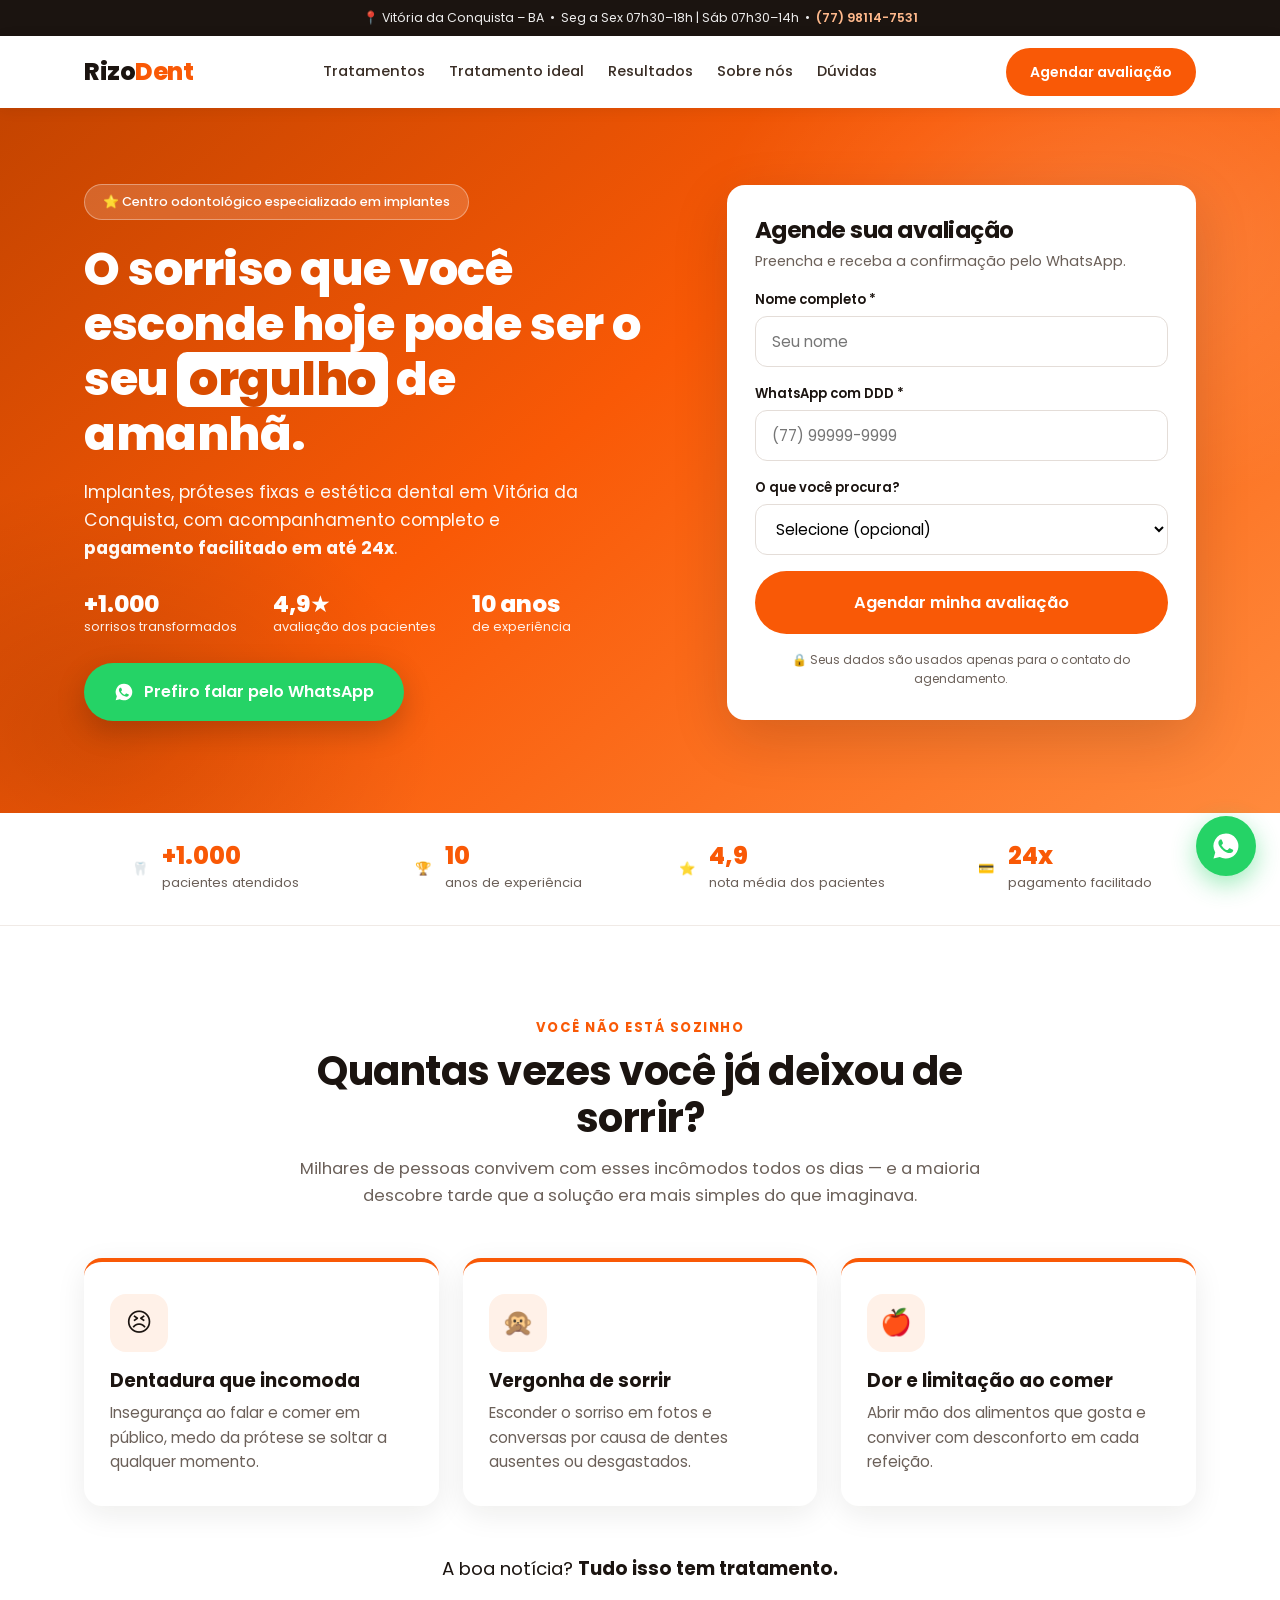
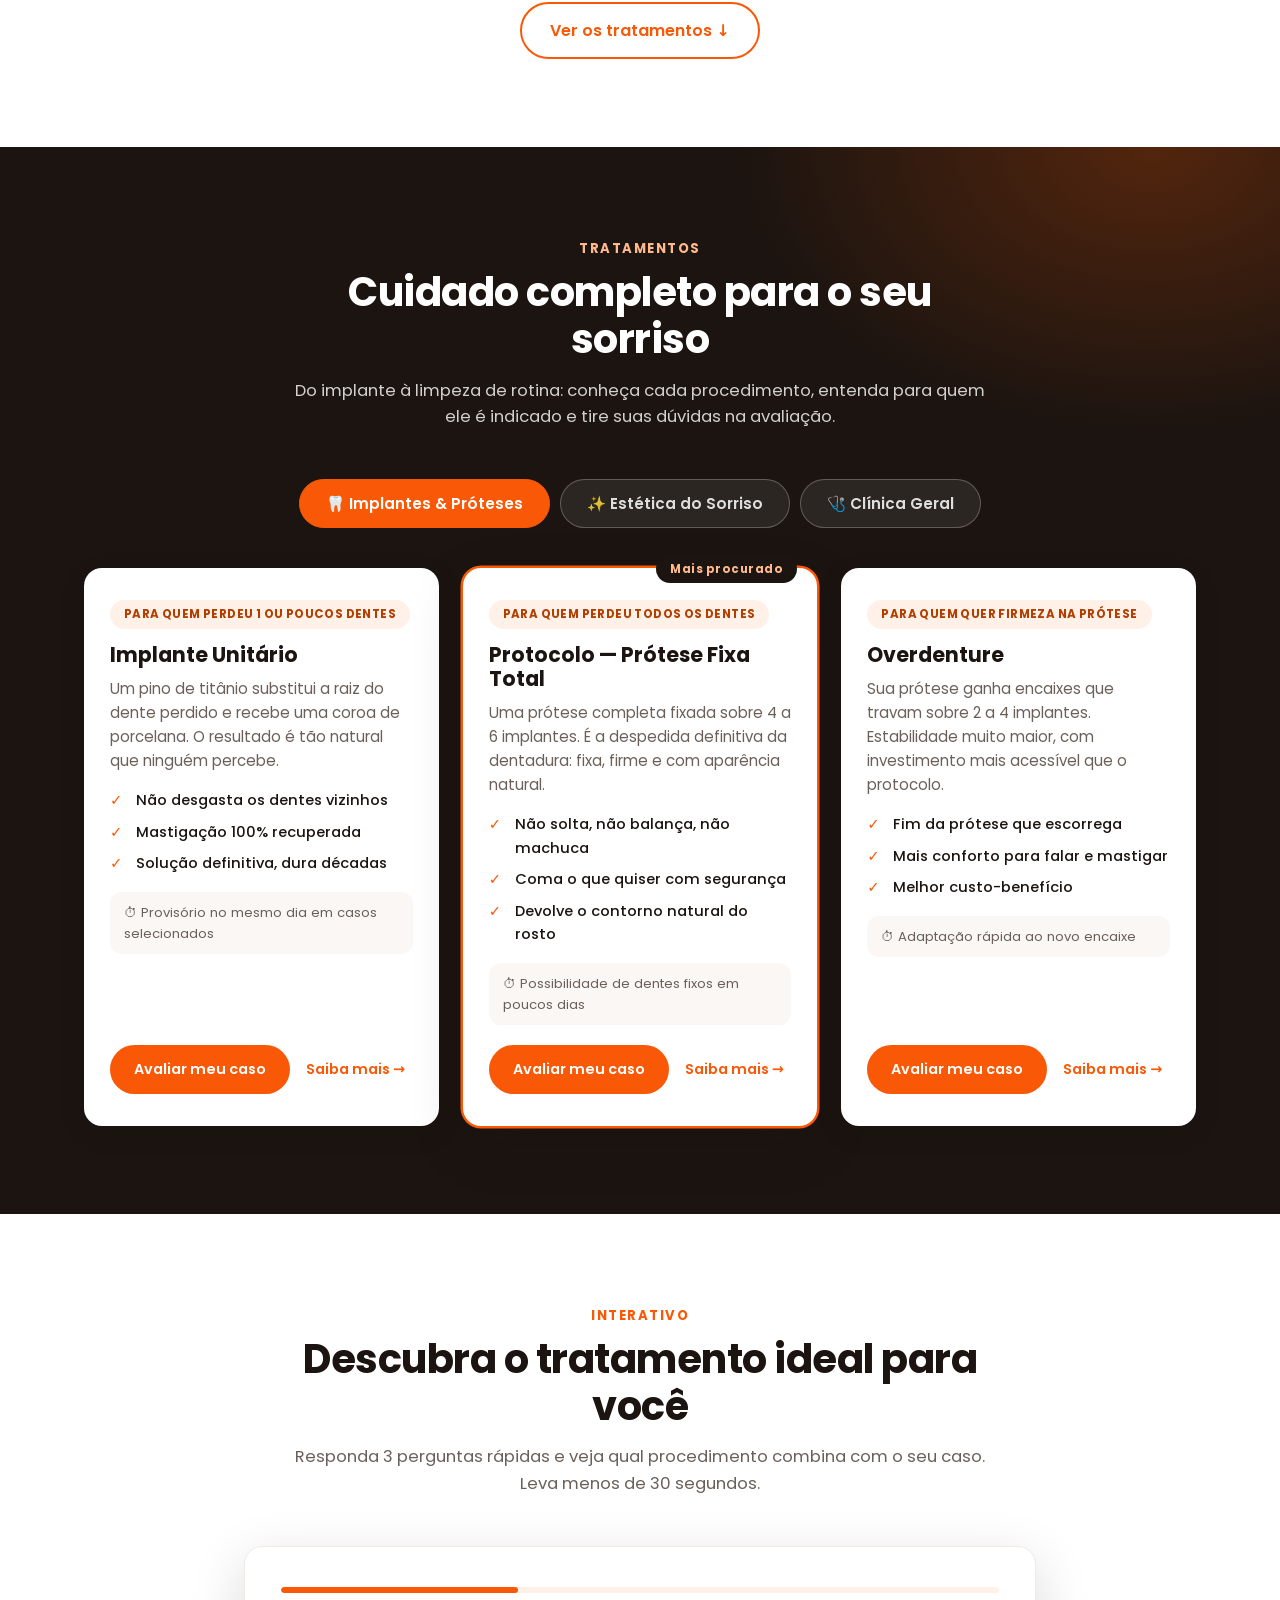
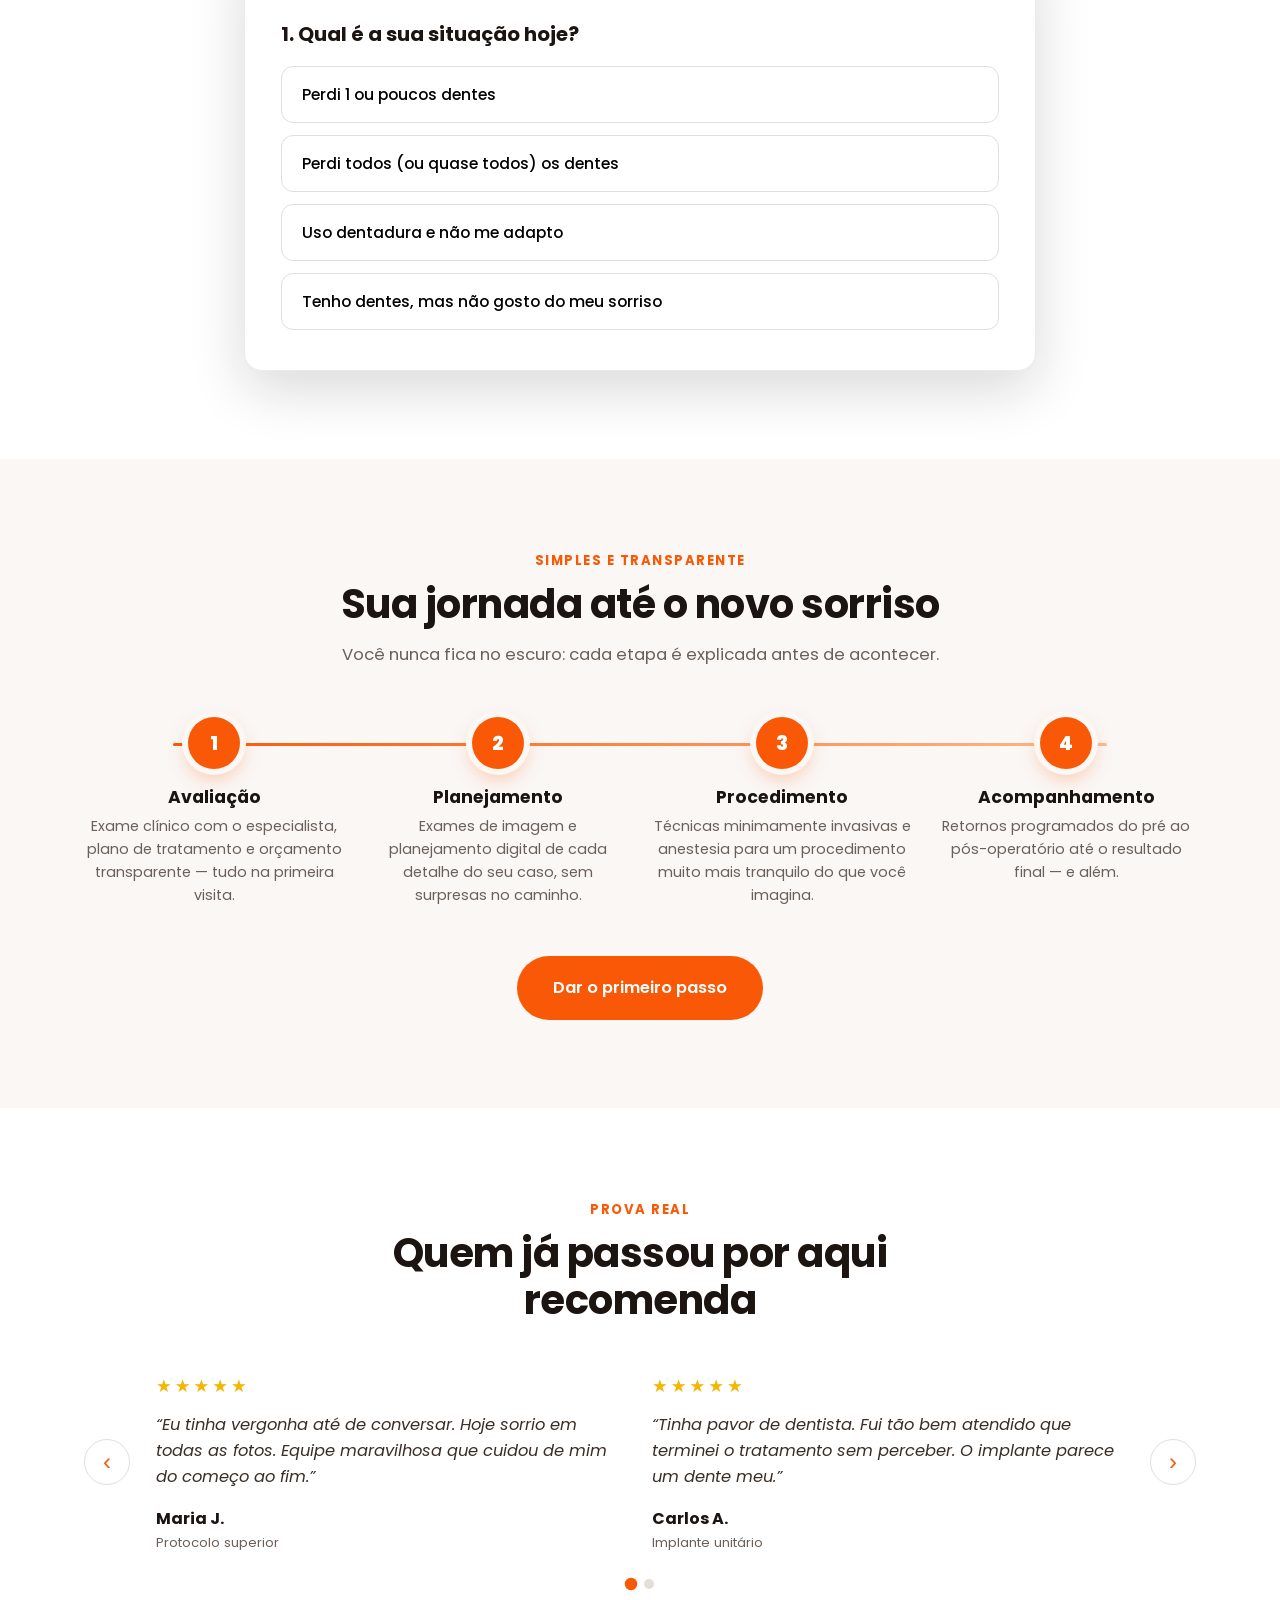
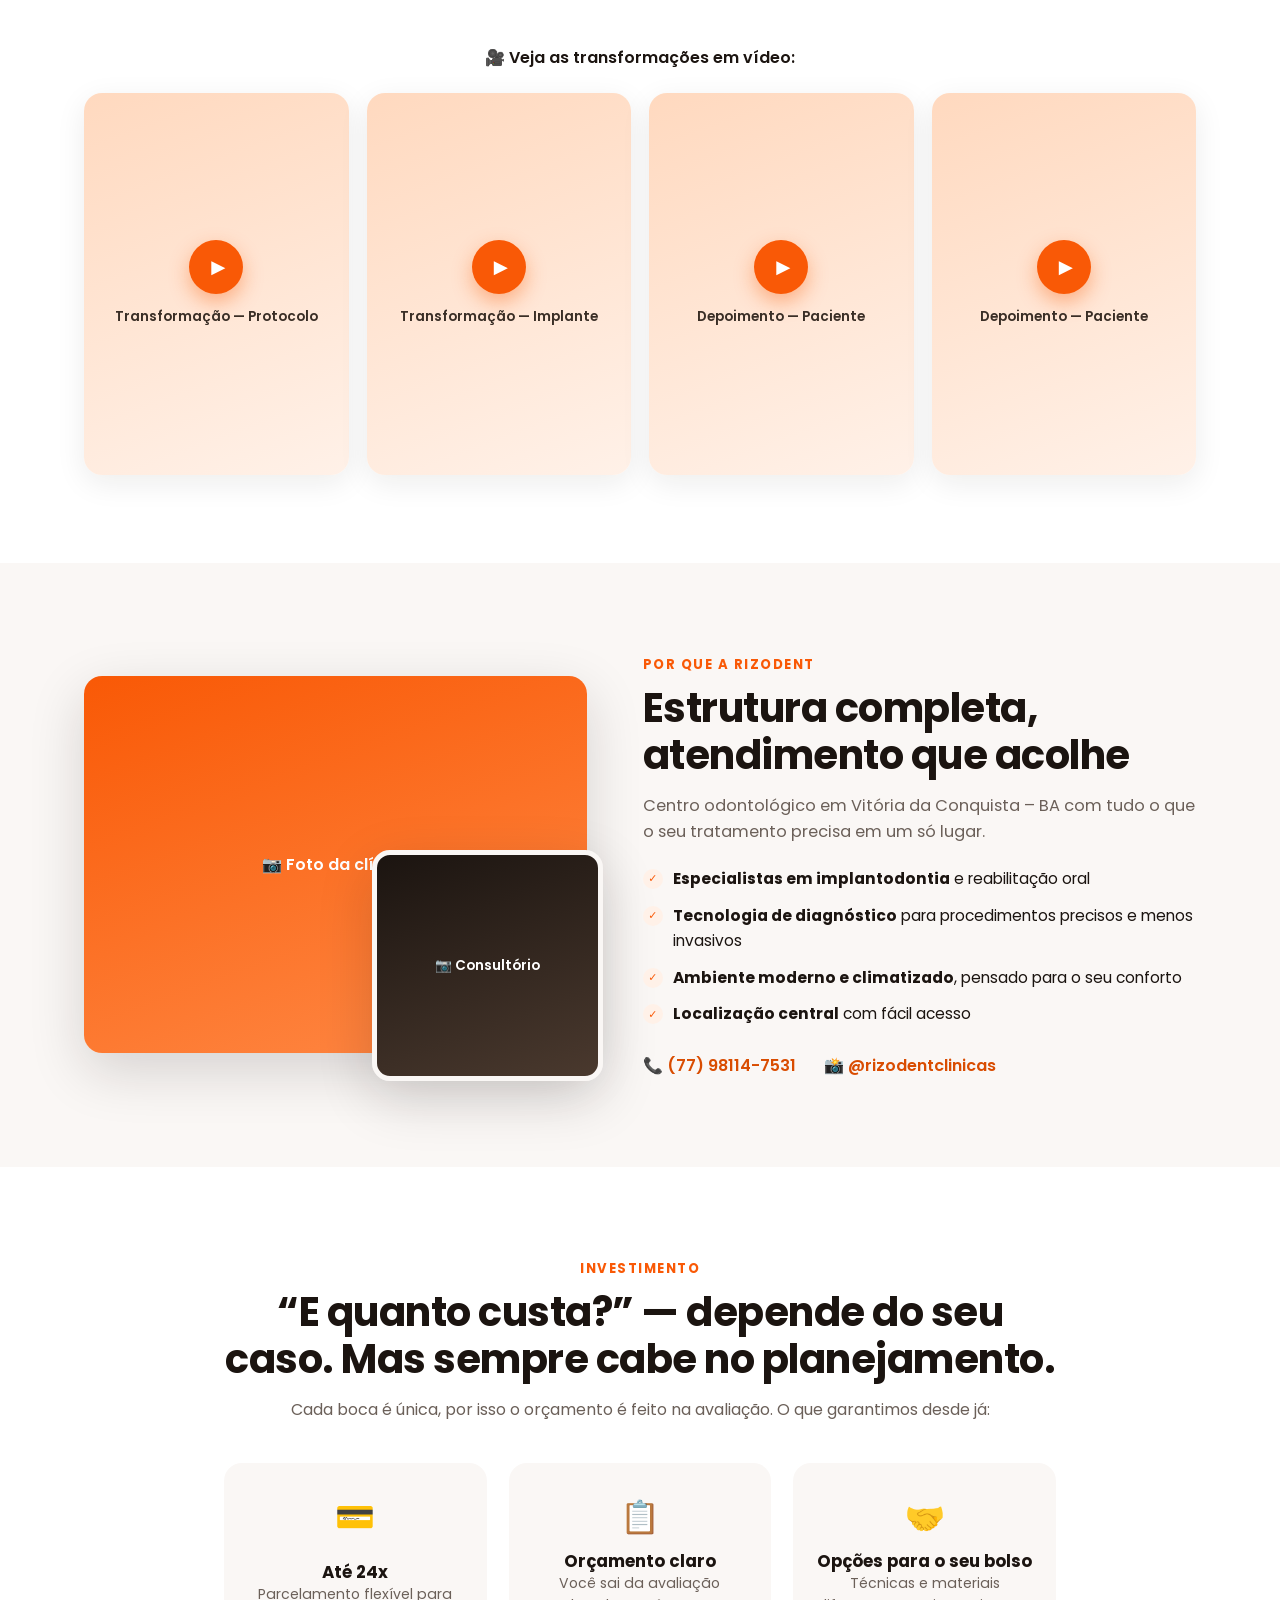
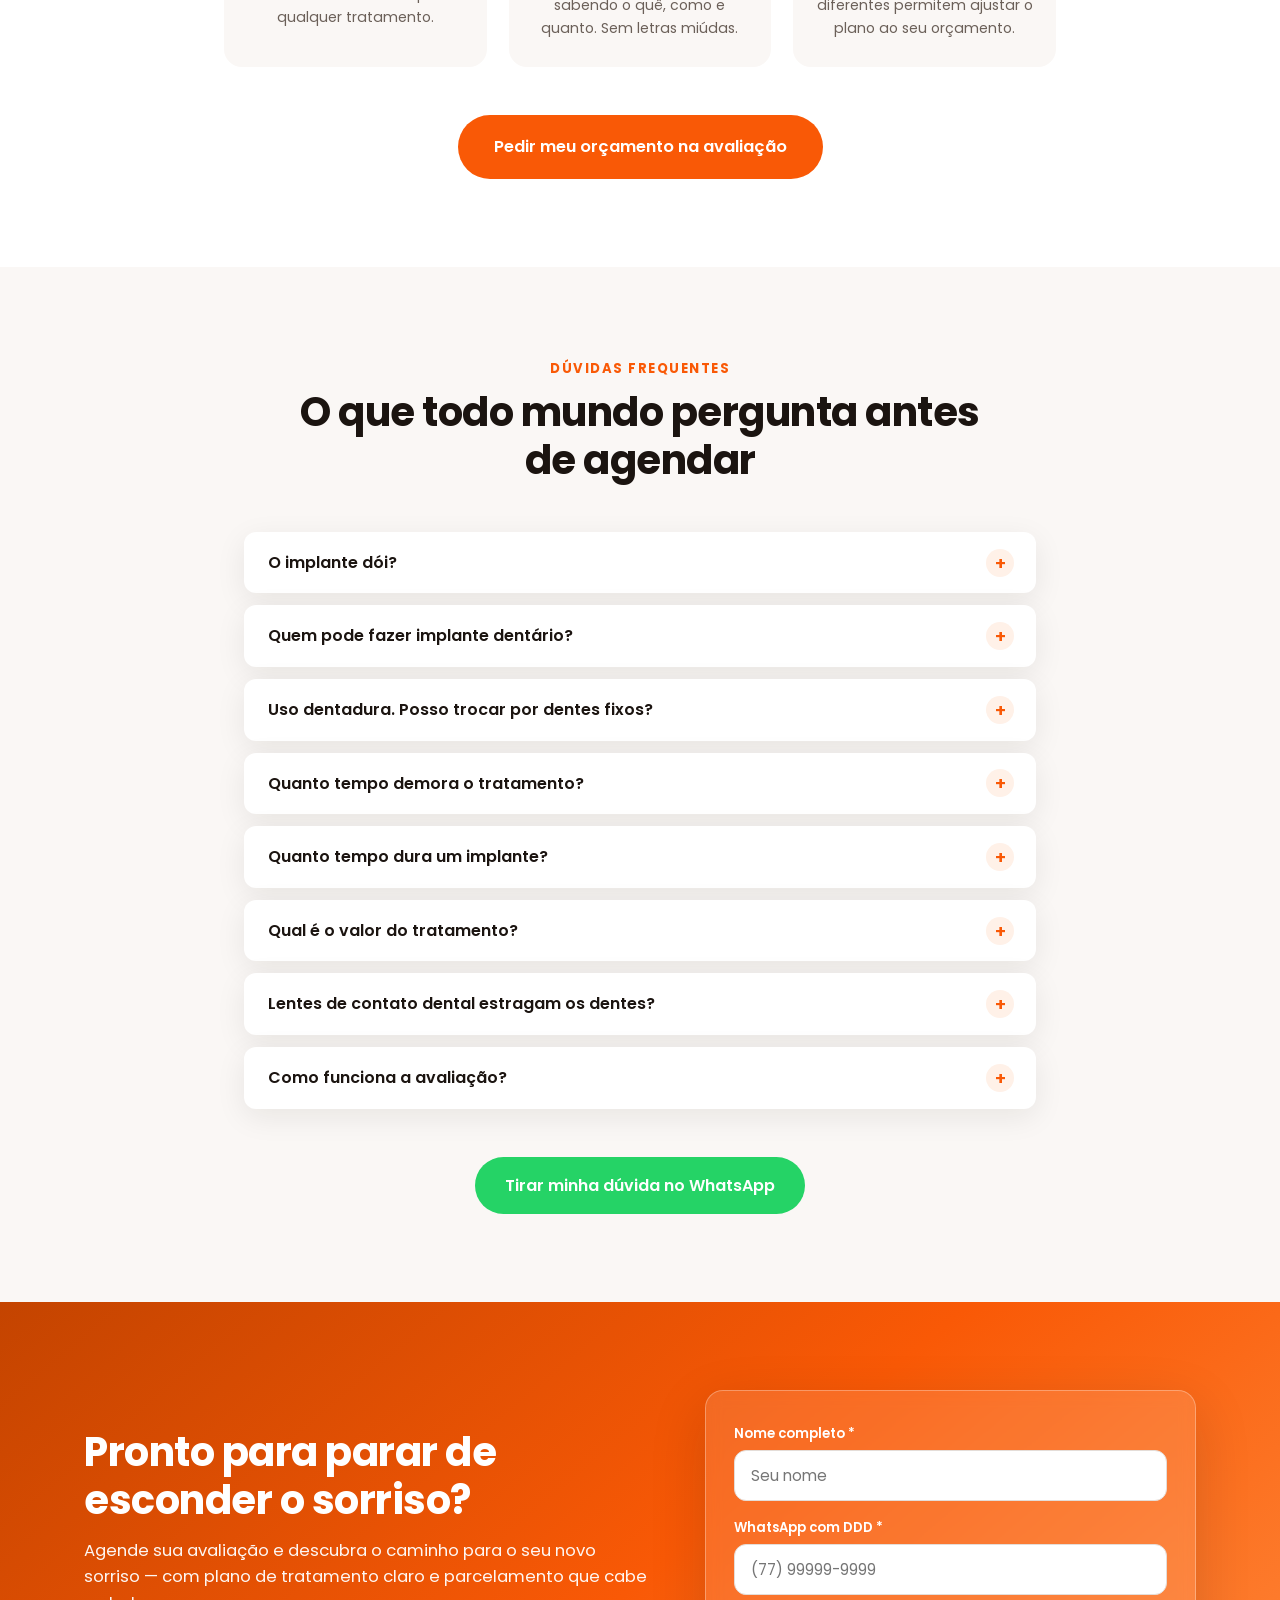
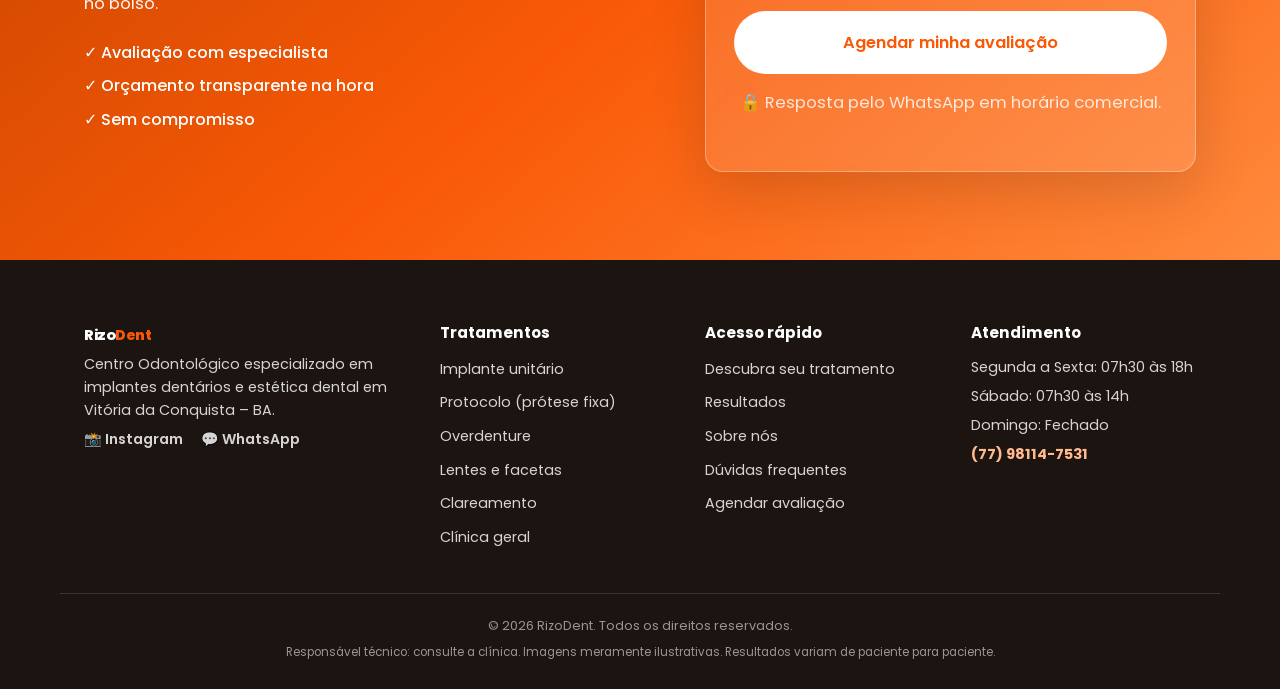
==== commit 49712b99: "Adiciona páginas dedicadas por tratamento, hub, sobre e resultados Estrutura multi-página no padrão " ====
--- a/index.html
+++ b/index.html
@@ -25,11 +25,10 @@
     <div class="container header__inner">
       <a href="#inicio" class="logo" aria-label="RizoDent — Início">Rizo<span>Dent</span></a>
       <nav class="nav" id="nav" aria-label="Navegação principal">
-        <a href="#tratamentos">Tratamentos</a>
+        <a href="tratamentos.html">Tratamentos</a>
         <a href="#quiz">Tratamento ideal</a>
-        <a href="#jornada">Como funciona</a>
-        <a href="#depoimentos">Depoimentos</a>
-        <a href="#clinica">A clínica</a>
+        <a href="resultados.html">Resultados</a>
+        <a href="sobre.html">Sobre nós</a>
         <a href="#faq">Dúvidas</a>
       </nav>
       <a href="#agendar" class="btn btn--primary header__cta">Agendar avaliação</a>
@@ -67,7 +66,7 @@
 
         <!-- Formulário no hero: captura acima da dobra -->
         <div class="hero__form-wrap reveal" id="agendar">
-          <form class="form form--hero" id="leadForm" novalidate>
+          <form class="form form--hero lead-form" id="leadForm" novalidate>
             <h2>Agende sua avaliação</h2>
             <p class="form__sub">Preencha e receba a confirmação pelo WhatsApp.</p>
             <div class="form__field">
@@ -166,7 +165,10 @@
                 <li>Solução definitiva, dura décadas</li>
               </ul>
               <div class="card__meta"><span>⏱ Provisório no mesmo dia em casos selecionados</span></div>
-              <a href="#agendar" class="btn btn--primary btn--sm">Avaliar meu caso</a>
+              <div class="card__actions">
+                <a href="#agendar" class="btn btn--primary btn--sm">Avaliar meu caso</a>
+                <a href="implante-unitario.html" class="card__more">Saiba mais →</a>
+              </div>
             </article>
             <article class="card card--treatment card--featured reveal">
               <span class="card__badge">Mais procurado</span>
@@ -179,7 +181,10 @@
                 <li>Devolve o contorno natural do rosto</li>
               </ul>
               <div class="card__meta"><span>⏱ Possibilidade de dentes fixos em poucos dias</span></div>
-              <a href="#agendar" class="btn btn--primary btn--sm">Avaliar meu caso</a>
+              <div class="card__actions">
+                <a href="#agendar" class="btn btn--primary btn--sm">Avaliar meu caso</a>
+                <a href="protocolo.html" class="card__more">Saiba mais →</a>
+              </div>
             </article>
             <article class="card card--treatment reveal">
               <span class="card__tag">Para quem quer firmeza na prótese</span>
@@ -191,7 +196,10 @@
                 <li>Melhor custo-benefício</li>
               </ul>
               <div class="card__meta"><span>⏱ Adaptação rápida ao novo encaixe</span></div>
-              <a href="#agendar" class="btn btn--primary btn--sm">Avaliar meu caso</a>
+              <div class="card__actions">
+                <a href="#agendar" class="btn btn--primary btn--sm">Avaliar meu caso</a>
+                <a href="overdenture.html" class="card__more">Saiba mais →</a>
+              </div>
             </article>
           </div>
         </div>
@@ -209,7 +217,10 @@
                 <li>Resultado imediato</li>
               </ul>
               <div class="card__meta"><span>⏱ Em poucas sessões</span></div>
-              <a href="#agendar" class="btn btn--primary btn--sm">Avaliar meu caso</a>
+              <div class="card__actions">
+                <a href="#agendar" class="btn btn--primary btn--sm">Avaliar meu caso</a>
+                <a href="lentes-e-facetas.html" class="card__more">Saiba mais →</a>
+              </div>
             </article>
             <article class="card card--treatment reveal">
               <span class="card__tag">Para dentes mais brancos</span>
@@ -221,7 +232,10 @@
                 <li>Protocolo seguro e confortável</li>
               </ul>
               <div class="card__meta"><span>⏱ Resultados a partir da 1ª sessão</span></div>
-              <a href="#agendar" class="btn btn--primary btn--sm">Avaliar meu caso</a>
+              <div class="card__actions">
+                <a href="#agendar" class="btn btn--primary btn--sm">Avaliar meu caso</a>
+                <a href="clareamento.html" class="card__more">Saiba mais →</a>
+              </div>
             </article>
             <article class="card card--treatment reveal">
               <span class="card__tag">Para renovar restaurações antigas</span>
@@ -233,7 +247,10 @@
                 <li>Procedimento rápido</li>
               </ul>
               <div class="card__meta"><span>⏱ Normalmente em 1 sessão</span></div>
-              <a href="#agendar" class="btn btn--primary btn--sm">Avaliar meu caso</a>
+              <div class="card__actions">
+                <a href="#agendar" class="btn btn--primary btn--sm">Avaliar meu caso</a>
+                <a href="lentes-e-facetas.html" class="card__more">Saiba mais →</a>
+              </div>
             </article>
           </div>
         </div>
@@ -251,7 +268,10 @@
                 <li>Recomendada a cada 6 meses</li>
               </ul>
               <div class="card__meta"><span>⏱ Sessão única e rápida</span></div>
-              <a href="#agendar" class="btn btn--primary btn--sm">Agendar limpeza</a>
+              <div class="card__actions">
+                <a href="#agendar" class="btn btn--primary btn--sm">Agendar limpeza</a>
+                <a href="clinica-geral.html" class="card__more">Saiba mais →</a>
+              </div>
             </article>
             <article class="card card--treatment reveal">
               <span class="card__tag">Tratamento de cáries</span>
@@ -263,7 +283,10 @@
                 <li>Sem dor, com anestesia</li>
               </ul>
               <div class="card__meta"><span>⏱ Normalmente em 1 sessão</span></div>
-              <a href="#agendar" class="btn btn--primary btn--sm">Avaliar meu caso</a>
+              <div class="card__actions">
+                <a href="#agendar" class="btn btn--primary btn--sm">Avaliar meu caso</a>
+                <a href="clinica-geral.html" class="card__more">Saiba mais →</a>
+              </div>
             </article>
             <article class="card card--treatment reveal">
               <span class="card__tag">Alívio da dor</span>
@@ -275,7 +298,10 @@
                 <li>Técnicas atuais, mais rápidas</li>
               </ul>
               <div class="card__meta"><span>⏱ De 1 a 2 sessões na maioria dos casos</span></div>
-              <a href="#agendar" class="btn btn--primary btn--sm">Avaliar meu caso</a>
+              <div class="card__actions">
+                <a href="#agendar" class="btn btn--primary btn--sm">Avaliar meu caso</a>
+                <a href="clinica-geral.html" class="card__more">Saiba mais →</a>
+              </div>
             </article>
           </div>
         </div>
@@ -537,7 +563,7 @@
             <li>✓ Sem compromisso</li>
           </ul>
         </div>
-        <form class="form form--final reveal" id="leadFormFinal" novalidate>
+        <form class="form form--final lead-form reveal" id="leadFormFinal" novalidate>
           <div class="form__field">
             <label for="nomeFinal">Nome completo *</label>
             <input type="text" id="nomeFinal" name="nome" placeholder="Seu nome" required autocomplete="name">
@@ -567,18 +593,20 @@
       <div>
         <h3>Tratamentos</h3>
         <ul>
-          <li><a href="#tratamentos">Implante unitário</a></li>
-          <li><a href="#tratamentos">Protocolo (prótese fixa)</a></li>
-          <li><a href="#tratamentos">Overdenture</a></li>
-          <li><a href="#tratamentos">Lentes e facetas</a></li>
-          <li><a href="#tratamentos">Clínica geral</a></li>
+          <li><a href="implante-unitario.html">Implante unitário</a></li>
+          <li><a href="protocolo.html">Protocolo (prótese fixa)</a></li>
+          <li><a href="overdenture.html">Overdenture</a></li>
+          <li><a href="lentes-e-facetas.html">Lentes e facetas</a></li>
+          <li><a href="clareamento.html">Clareamento</a></li>
+          <li><a href="clinica-geral.html">Clínica geral</a></li>
         </ul>
       </div>
       <div>
         <h3>Acesso rápido</h3>
         <ul>
           <li><a href="#quiz">Descubra seu tratamento</a></li>
-          <li><a href="#depoimentos">Depoimentos</a></li>
+          <li><a href="resultados.html">Resultados</a></li>
+          <li><a href="sobre.html">Sobre nós</a></li>
           <li><a href="#faq">Dúvidas frequentes</a></li>
           <li><a href="#agendar">Agendar avaliação</a></li>
         </ul>
--- a/css/style.css
+++ b/css/style.css
@@ -357,6 +357,22 @@
   color: var(--gray-600);
 }
 .card--treatment .btn { margin-top: auto; align-self: flex-start; }
+.card__actions {
+  margin-top: auto;
+  display: flex;
+  align-items: center;
+  gap: 16px;
+  flex-wrap: wrap;
+}
+.card__actions .btn { margin-top: 0; }
+.card__more {
+  font-weight: 600;
+  font-size: .9rem;
+  color: var(--orange);
+  text-decoration: none;
+  white-space: nowrap;
+}
+.card__more:hover { text-decoration: underline; }
 .card--featured { box-shadow: 0 0 0 2.5px var(--orange), var(--shadow-lg); }
 
 /* ===== Quiz ===== */
@@ -708,6 +724,133 @@
   .reveal { opacity: 1; transform: none; transition: none; }
   html { scroll-behavior: auto; }
   .whatsapp-float { animation: none; }
+}
+
+/* ===== Páginas internas ===== */
+.nav a.active { color: var(--orange); font-weight: 600; }
+
+.page-hero {
+  background: linear-gradient(140deg, #c44400 0%, var(--orange) 50%, #ff8a3d 100%);
+  color: var(--white);
+  padding: 60px 0 72px;
+}
+.breadcrumb { font-size: .8rem; margin-bottom: 20px; opacity: .9; }
+.breadcrumb a { color: #ffd9bf; text-decoration: none; }
+.breadcrumb a:hover { text-decoration: underline; }
+.page-hero h1 {
+  font-size: clamp(1.8rem, 4vw, 2.7rem);
+  font-weight: 800;
+  margin-bottom: 14px;
+  max-width: 760px;
+  letter-spacing: -.5px;
+}
+.page-hero > .container > p { max-width: 660px; font-size: 1.05rem; opacity: .95; margin-bottom: 28px; }
+.page-hero__actions { display: flex; gap: 14px; flex-wrap: wrap; }
+
+.detail-grid { display: grid; grid-template-columns: 1.4fr 1fr; gap: 48px; align-items: start; }
+.detail-grid h2 { margin-bottom: 16px; }
+.lead-text p { color: var(--gray-600); margin-bottom: 14px; font-size: 1.02rem; }
+.resume-card {
+  background: var(--gray-100);
+  border-radius: var(--radius);
+  padding: 28px;
+  position: sticky;
+  top: 100px;
+}
+.resume-card h3 { margin-bottom: 18px; }
+.resume-card dl { display: grid; gap: 14px; }
+.resume-card dt {
+  font-size: .75rem;
+  text-transform: uppercase;
+  letter-spacing: .6px;
+  color: var(--gray-600);
+  font-weight: 600;
+}
+.resume-card dd { font-weight: 600; font-size: .95rem; }
+
+.benefit-grid { display: grid; grid-template-columns: repeat(4, 1fr); gap: 20px; }
+.benefit {
+  background: var(--white);
+  border-radius: var(--radius);
+  padding: 26px 22px;
+  box-shadow: var(--shadow);
+}
+.benefit > span { font-size: 1.8rem; display: block; margin-bottom: 12px; }
+.benefit h3 { font-size: 1rem; margin-bottom: 8px; }
+.benefit p { font-size: .88rem; color: var(--gray-600); }
+
+.check-panel {
+  background: var(--white);
+  border-radius: var(--radius);
+  box-shadow: var(--shadow);
+  padding: 34px 30px;
+}
+.check-panel ul { display: grid; grid-template-columns: 1fr 1fr; gap: 12px 32px; }
+.checklist li { padding-left: 30px; position: relative; font-size: .97rem; }
+.checklist li::before {
+  content: '✓';
+  position: absolute;
+  left: 0;
+  top: 2px;
+  width: 20px;
+  height: 20px;
+  background: var(--orange-light);
+  color: var(--orange);
+  border-radius: 50%;
+  display: grid;
+  place-items: center;
+  font-size: .68rem;
+  font-weight: 700;
+}
+.note { font-size: .85rem; color: var(--gray-600); margin-top: 18px; }
+
+.quotes-grid { display: grid; grid-template-columns: repeat(3, 1fr); gap: 22px; }
+.quote--card {
+  background: var(--white);
+  border-radius: var(--radius);
+  box-shadow: var(--shadow);
+  padding: 28px 24px;
+  flex: none;
+}
+
+.team-grid { display: grid; grid-template-columns: repeat(3, 1fr); gap: 22px; }
+.member {
+  background: var(--white);
+  border-radius: var(--radius);
+  box-shadow: var(--shadow);
+  padding: 30px 24px;
+  text-align: center;
+}
+.member__avatar {
+  width: 92px;
+  height: 92px;
+  border-radius: 50%;
+  margin: 0 auto 16px;
+  background: linear-gradient(160deg, var(--orange), #ff8a47);
+  display: grid;
+  place-items: center;
+  font-size: 2rem;
+  color: var(--white);
+}
+.member h3 { font-size: 1.05rem; margin-bottom: 4px; }
+.member p { font-size: .85rem; color: var(--gray-600); }
+
+.cat-label {
+  text-align: center;
+  font-size: 1.2rem;
+  font-weight: 700;
+  margin: 44px 0 22px;
+}
+.cat-label:first-of-type { margin-top: 0; }
+
+@media (max-width: 1020px) {
+  .detail-grid { grid-template-columns: 1fr; }
+  .resume-card { position: static; }
+  .benefit-grid, .quotes-grid, .team-grid { grid-template-columns: repeat(2, 1fr); }
+}
+@media (max-width: 700px) {
+  .benefit-grid, .quotes-grid, .team-grid { grid-template-columns: 1fr; }
+  .check-panel ul { grid-template-columns: 1fr; }
 }
 
 /* ===== Responsive ===== */
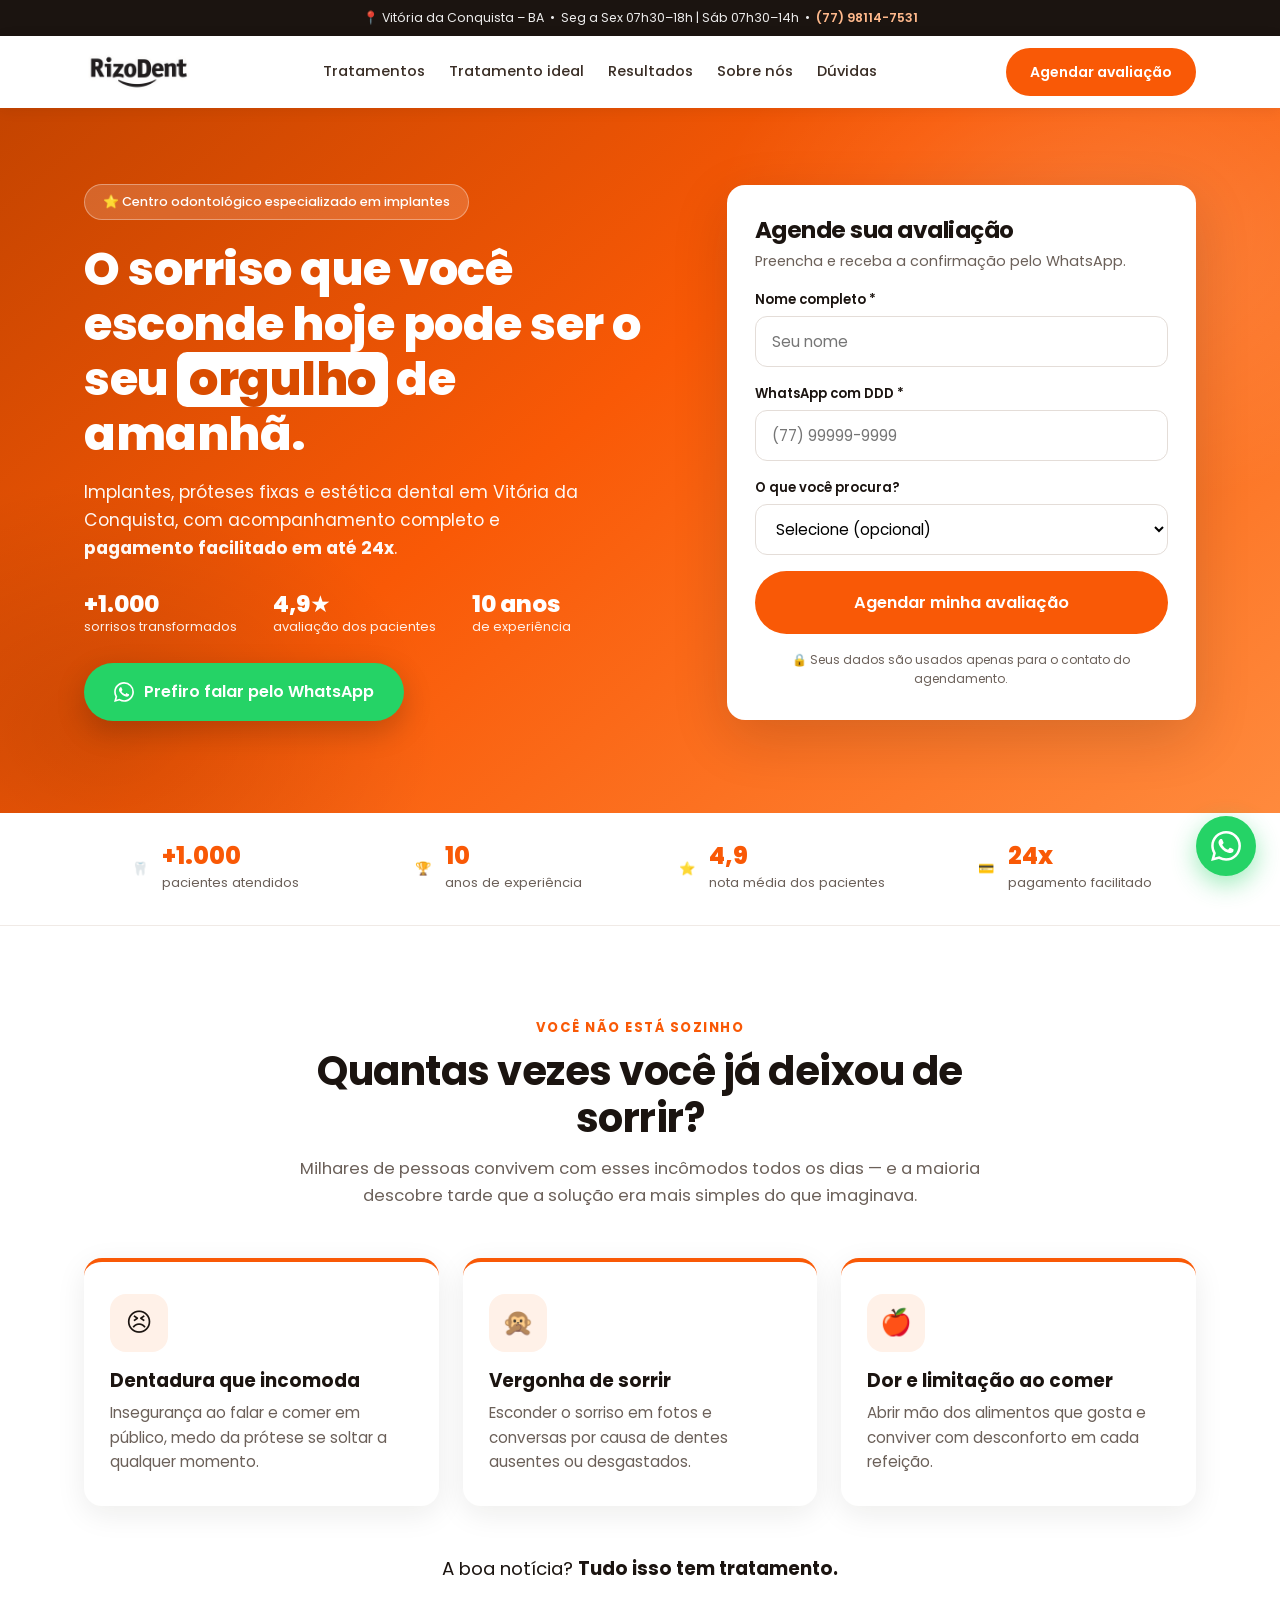
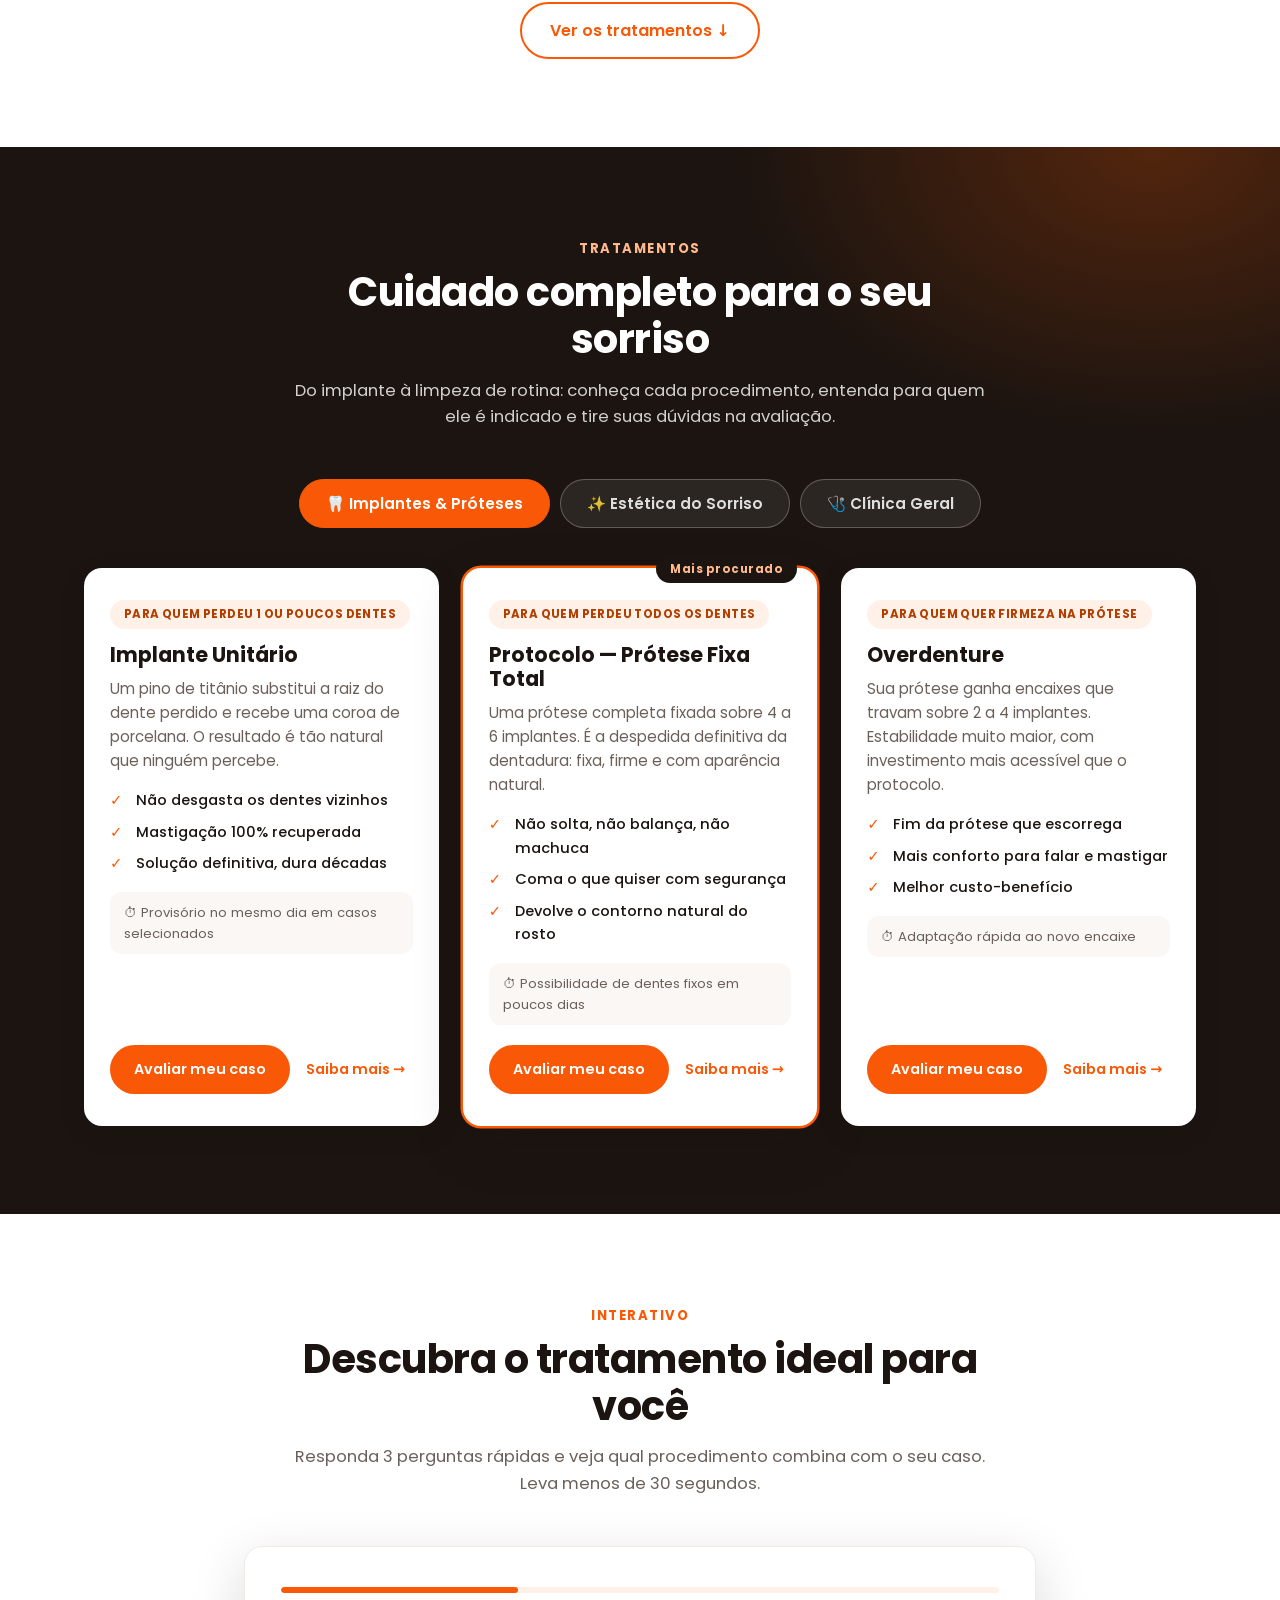
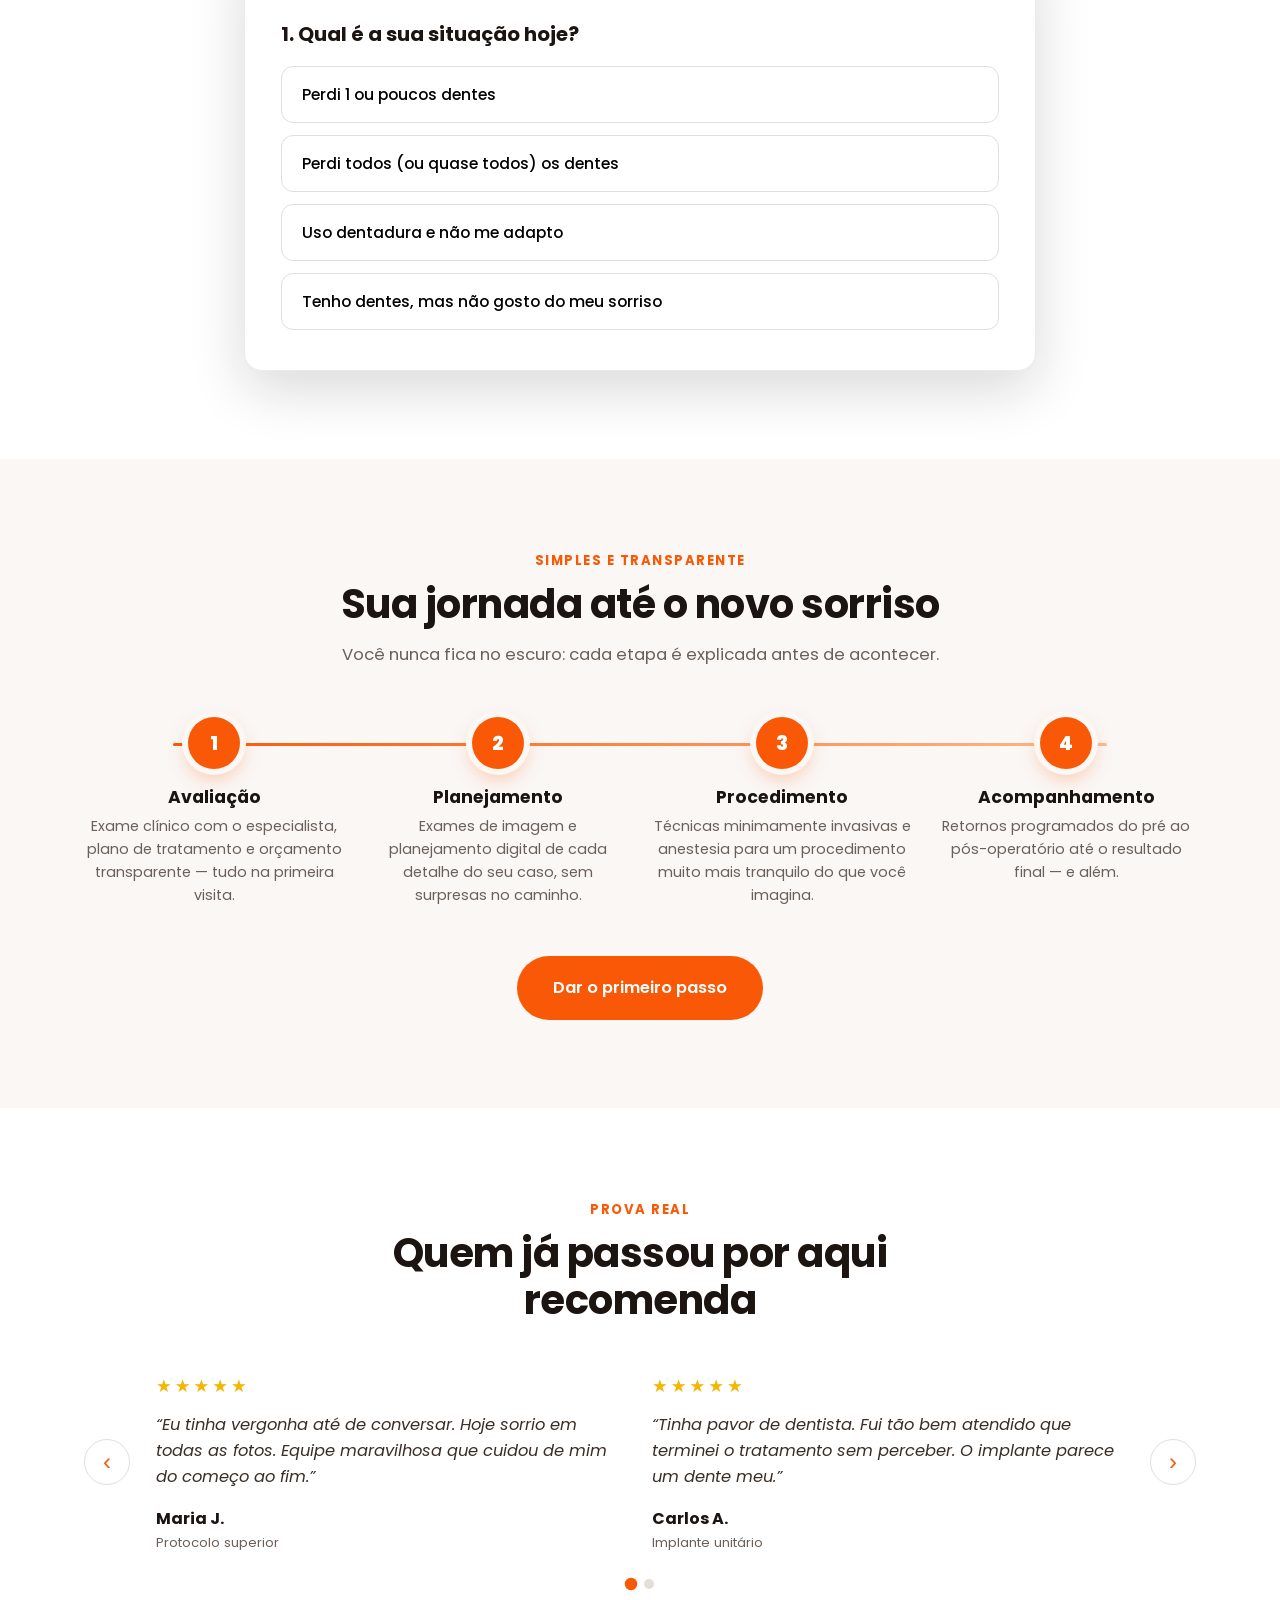
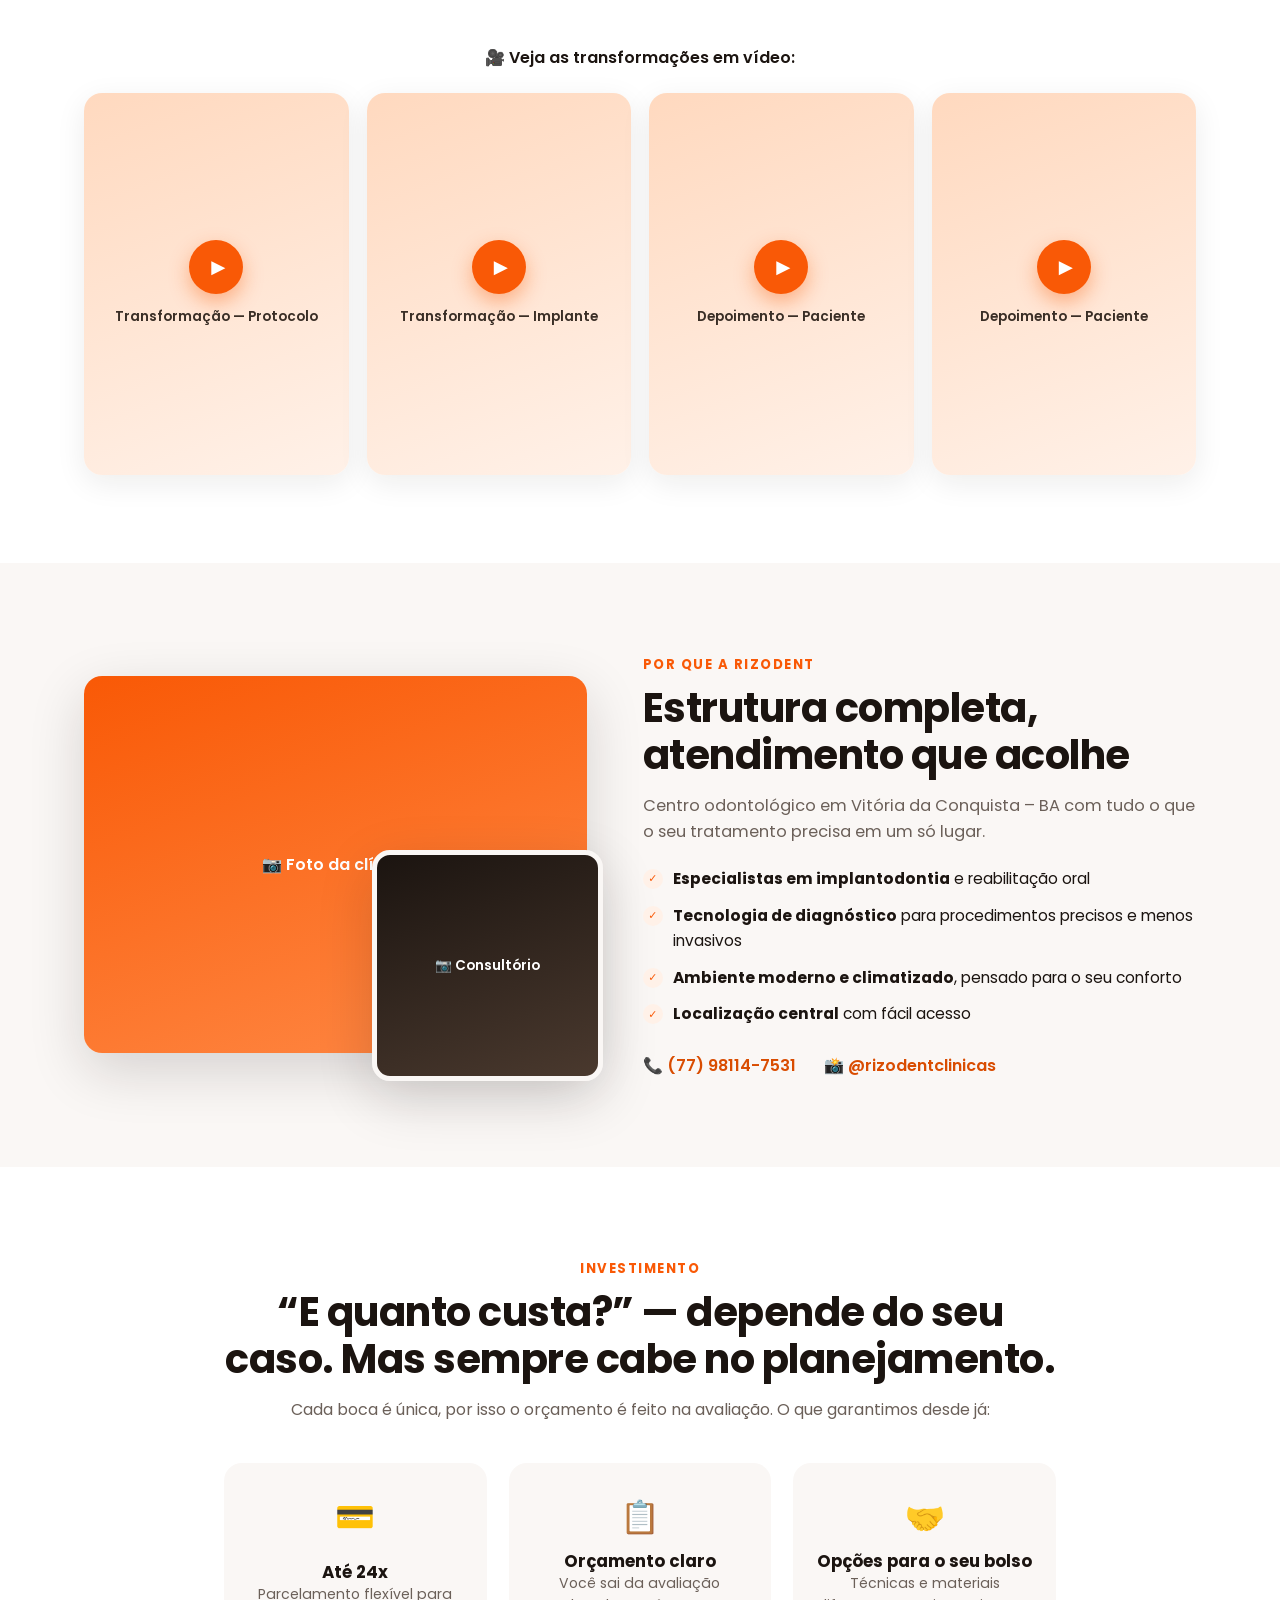
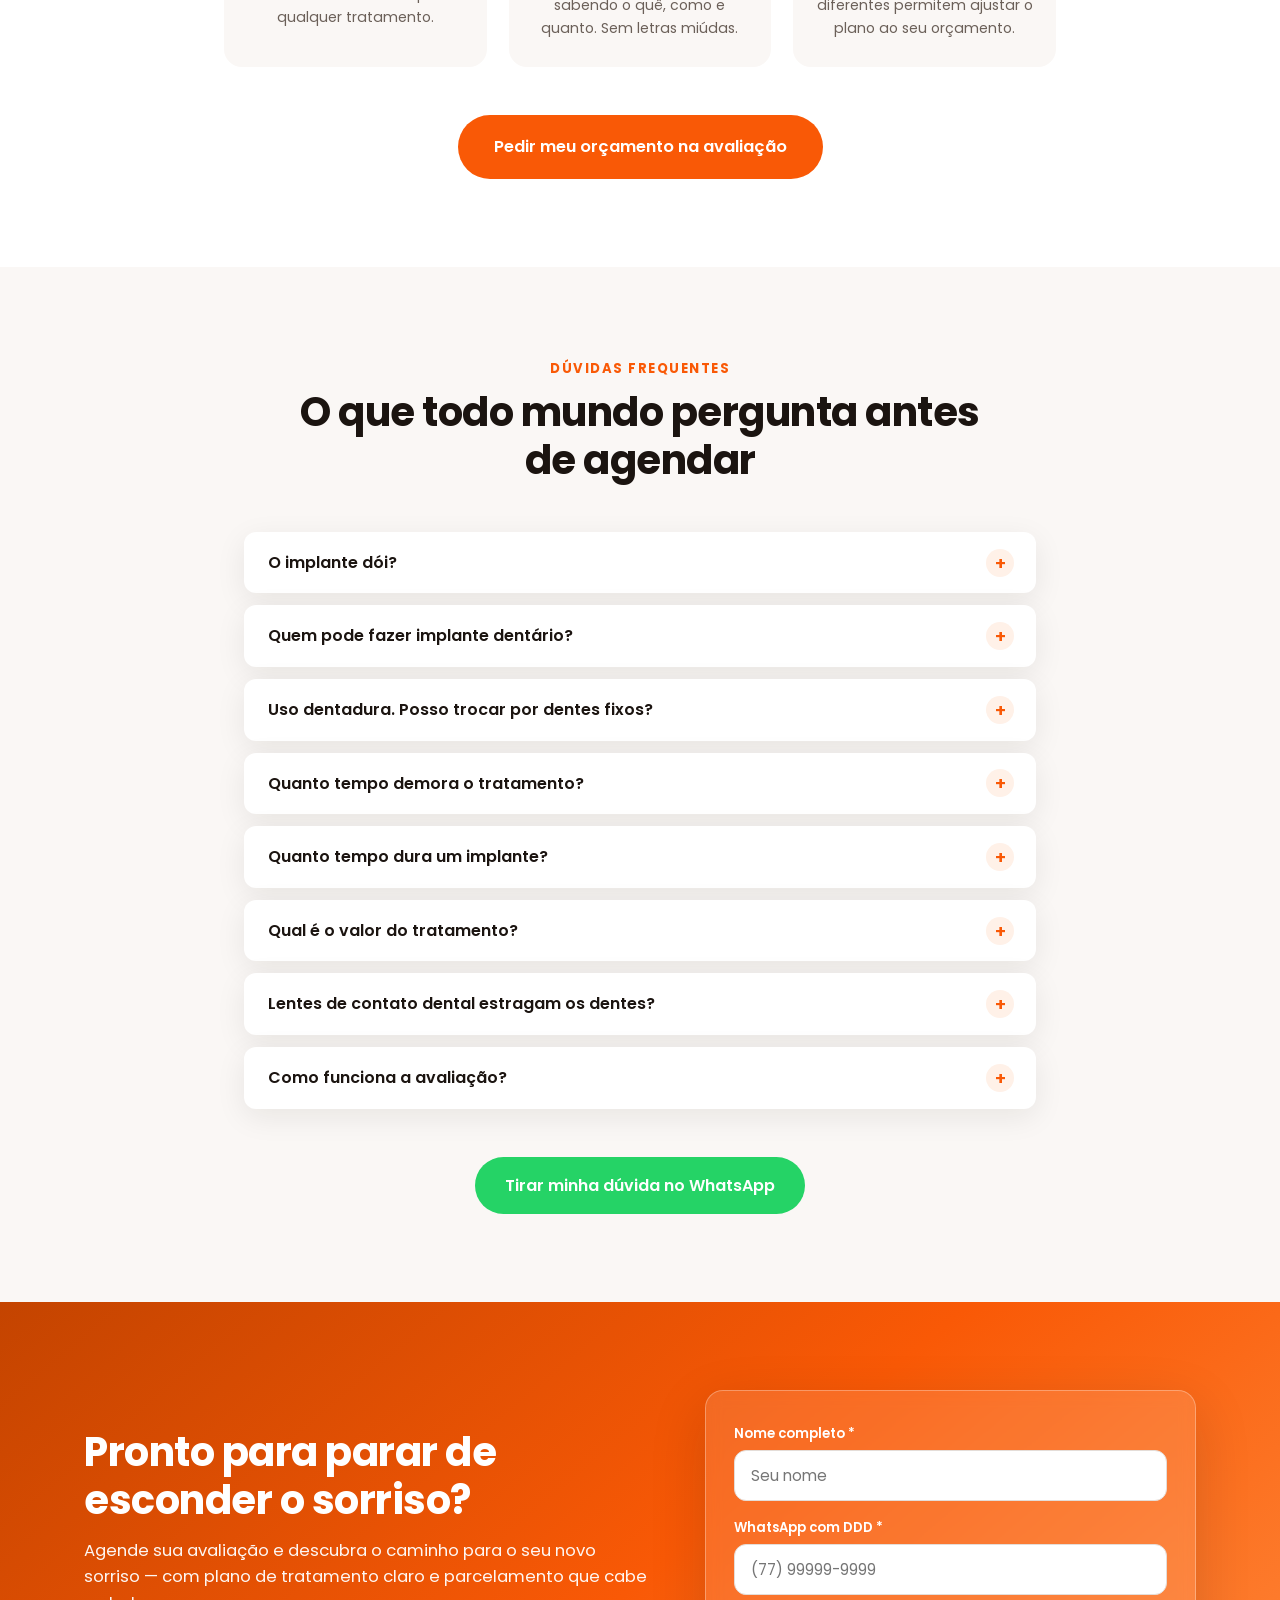
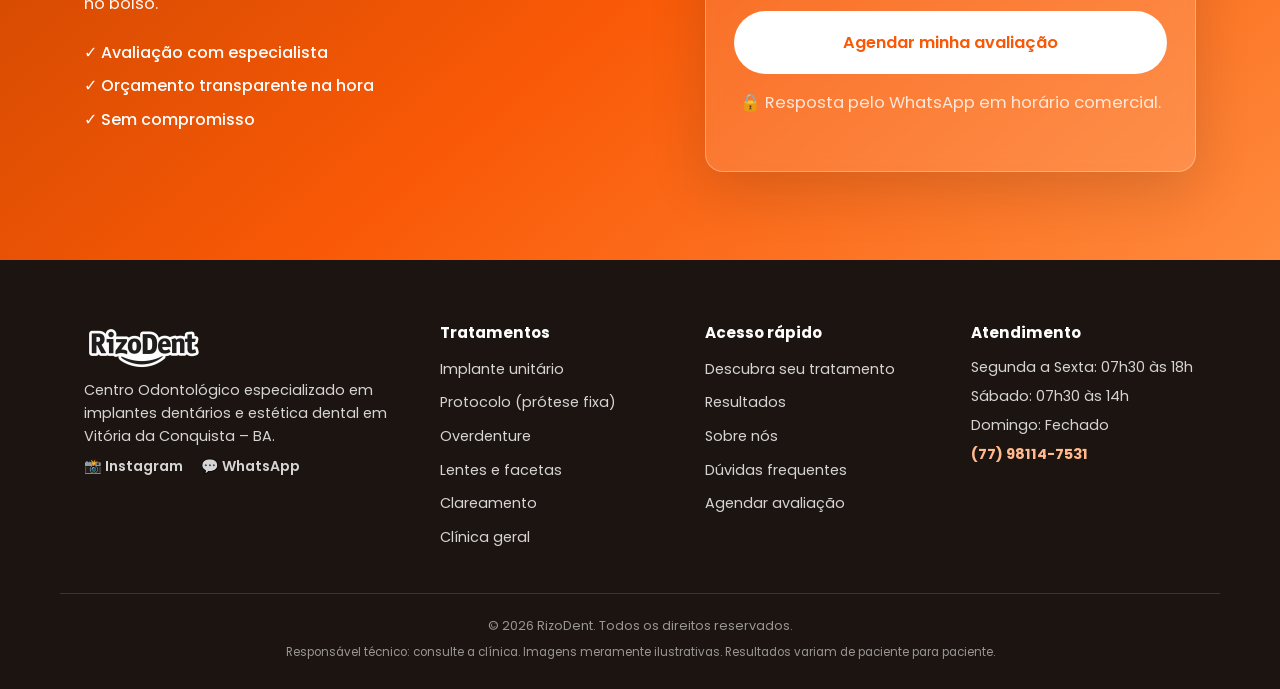
==== commit 2108bd10: "Aplica logo oficial da RizoDent e glifo oficial do WhatsApp Co-Authored-By: Claude Fable 5 <noreply@" ====
--- a/index.html
+++ b/index.html
@@ -23,7 +23,7 @@
   <!-- ===== Header ===== -->
   <header class="header" id="header">
     <div class="container header__inner">
-      <a href="#inicio" class="logo" aria-label="RizoDent — Início">Rizo<span>Dent</span></a>
+      <a href="#inicio" class="logo" aria-label="RizoDent — Início"><img src="img/logo-rizodent.png" alt="RizoDent — Centro Odontológico"></a>
       <nav class="nav" id="nav" aria-label="Navegação principal">
         <a href="tratamentos.html">Tratamentos</a>
         <a href="#quiz">Tratamento ideal</a>
@@ -58,7 +58,7 @@
           <div class="hero__whats">
             <a href="https://wa.me/5577981147531?text=Ol%C3%A1!%20Quero%20agendar%20uma%20avalia%C3%A7%C3%A3o%20na%20RizoDent."
                class="btn btn--whatsapp" target="_blank" rel="noopener">
-              <svg viewBox="0 0 24 24" width="20" height="20" fill="currentColor" aria-hidden="true"><path d="M12 2a10 10 0 0 0-8.6 15.1L2 22l5-1.3A10 10 0 1 0 12 2Zm5.5 14.2c-.2.7-1.3 1.3-1.9 1.4-.5.1-1.1.1-1.8-.1-.4-.1-1-.3-1.7-.6-2.9-1.3-4.8-4.2-5-4.4-.1-.2-1.2-1.6-1.2-3s.7-2.1 1-2.4c.2-.3.5-.3.7-.3h.5c.2 0 .4 0 .6.5l.8 2c.1.2.1.4 0 .6l-.4.6-.5.5c-.1.2-.3.3-.1.6.2.3.8 1.3 1.7 2.1 1.2 1.1 2.2 1.4 2.5 1.5.3.1.5.1.7-.1l1-1.2c.2-.3.4-.2.7-.1l2 .9c.3.1.5.2.6.3.1.2.1.7-.2 1.2Z"/></svg>
+              <svg viewBox="0 0 24 24" width="20" height="20" fill="currentColor" aria-hidden="true"><path d="M17.472 14.382c-.297-.149-1.758-.867-2.03-.967-.273-.099-.471-.148-.67.15-.197.297-.767.966-.94 1.164-.173.199-.347.223-.644.075-.297-.15-1.255-.463-2.39-1.475-.883-.788-1.48-1.761-1.653-2.059-.173-.297-.018-.458.13-.606.134-.133.298-.347.446-.52.149-.174.198-.298.298-.497.099-.198.05-.371-.025-.52-.075-.149-.669-1.612-.916-2.207-.242-.579-.487-.5-.669-.51-.173-.008-.371-.01-.57-.01-.198 0-.52.074-.792.372-.272.297-1.04 1.016-1.04 2.479 0 1.462 1.065 2.875 1.213 3.074.149.198 2.096 3.2 5.077 4.487.709.306 1.262.489 1.694.625.712.227 1.36.195 1.871.118.571-.085 1.758-.719 2.006-1.413.248-.694.248-1.289.173-1.413-.074-.124-.272-.198-.57-.347m-5.421 7.403h-.004a9.87 9.87 0 01-5.031-1.378l-.361-.214-3.741.982.998-3.648-.235-.374a9.86 9.86 0 01-1.51-5.26c.001-5.45 4.436-9.884 9.888-9.884 2.64 0 5.122 1.03 6.988 2.898a9.825 9.825 0 012.893 6.994c-.003 5.45-4.437 9.884-9.885 9.884m8.413-18.297A11.815 11.815 0 0012.05 0C5.495 0 .16 5.335.157 11.892c0 2.096.547 4.142 1.588 5.945L.057 24l6.305-1.654a11.882 11.882 0 005.683 1.448h.005c6.554 0 11.89-5.335 11.893-11.893a11.821 11.821 0 00-3.48-8.413Z"/></svg>
               Prefiro falar pelo WhatsApp
             </a>
           </div>
@@ -583,7 +583,7 @@
   <footer class="footer">
     <div class="container footer__grid">
       <div class="footer__brand">
-        <p class="logo logo--footer">Rizo<span>Dent</span></p>
+        <p class="logo logo--footer"><img src="img/logo-rizodent.png" alt="RizoDent"></p>
         <p>Centro Odontológico especializado em implantes dentários e estética dental em Vitória da Conquista – BA.</p>
         <div class="footer__social">
           <a href="https://instagram.com/rizodentclinicas" target="_blank" rel="noopener" aria-label="Instagram">📸 Instagram</a>
@@ -628,7 +628,7 @@
   <!-- ===== WhatsApp flutuante ===== -->
   <a href="https://wa.me/5577981147531?text=Ol%C3%A1!%20Quero%20agendar%20uma%20avalia%C3%A7%C3%A3o%20na%20RizoDent."
      class="whatsapp-float" target="_blank" rel="noopener" aria-label="Falar no WhatsApp">
-    <svg viewBox="0 0 24 24" width="30" height="30" fill="#fff" aria-hidden="true"><path d="M12 2a10 10 0 0 0-8.6 15.1L2 22l5-1.3A10 10 0 1 0 12 2Zm5.5 14.2c-.2.7-1.3 1.3-1.9 1.4-.5.1-1.1.1-1.8-.1-.4-.1-1-.3-1.7-.6-2.9-1.3-4.8-4.2-5-4.4-.1-.2-1.2-1.6-1.2-3s.7-2.1 1-2.4c.2-.3.5-.3.7-.3h.5c.2 0 .4 0 .6.5l.8 2c.1.2.1.4 0 .6l-.4.6-.5.5c-.1.2-.3.3-.1.6.2.3.8 1.3 1.7 2.1 1.2 1.1 2.2 1.4 2.5 1.5.3.1.5.1.7-.1l1-1.2c.2-.3.4-.2.7-.1l2 .9c.3.1.5.2.6.3.1.2.1.7-.2 1.2Z"/></svg>
+    <svg viewBox="0 0 24 24" width="30" height="30" fill="#fff" aria-hidden="true"><path d="M17.472 14.382c-.297-.149-1.758-.867-2.03-.967-.273-.099-.471-.148-.67.15-.197.297-.767.966-.94 1.164-.173.199-.347.223-.644.075-.297-.15-1.255-.463-2.39-1.475-.883-.788-1.48-1.761-1.653-2.059-.173-.297-.018-.458.13-.606.134-.133.298-.347.446-.52.149-.174.198-.298.298-.497.099-.198.05-.371-.025-.52-.075-.149-.669-1.612-.916-2.207-.242-.579-.487-.5-.669-.51-.173-.008-.371-.01-.57-.01-.198 0-.52.074-.792.372-.272.297-1.04 1.016-1.04 2.479 0 1.462 1.065 2.875 1.213 3.074.149.198 2.096 3.2 5.077 4.487.709.306 1.262.489 1.694.625.712.227 1.36.195 1.871.118.571-.085 1.758-.719 2.006-1.413.248-.694.248-1.289.173-1.413-.074-.124-.272-.198-.57-.347m-5.421 7.403h-.004a9.87 9.87 0 01-5.031-1.378l-.361-.214-3.741.982.998-3.648-.235-.374a9.86 9.86 0 01-1.51-5.26c.001-5.45 4.436-9.884 9.888-9.884 2.64 0 5.122 1.03 6.988 2.898a9.825 9.825 0 012.893 6.994c-.003 5.45-4.437 9.884-9.885 9.884m8.413-18.297A11.815 11.815 0 0012.05 0C5.495 0 .16 5.335.157 11.892c0 2.096.547 4.142 1.588 5.945L.057 24l6.305-1.654a11.882 11.882 0 005.683 1.448h.005c6.554 0 11.89-5.335 11.893-11.893a11.821 11.821 0 00-3.48-8.413Z"/></svg>
   </a>
 
   <script src="js/main.js"></script>
--- a/css/style.css
+++ b/css/style.css
@@ -112,8 +112,12 @@
   text-decoration: none;
   color: var(--ink);
   letter-spacing: -.5px;
+  display: inline-flex;
+  align-items: center;
 }
 .logo span { color: var(--orange); }
+.logo img { height: 44px; width: auto; display: block; }
+.logo--footer img { height: 48px; }
 .nav { display: flex; gap: 24px; }
 .nav a {
   text-decoration: none;
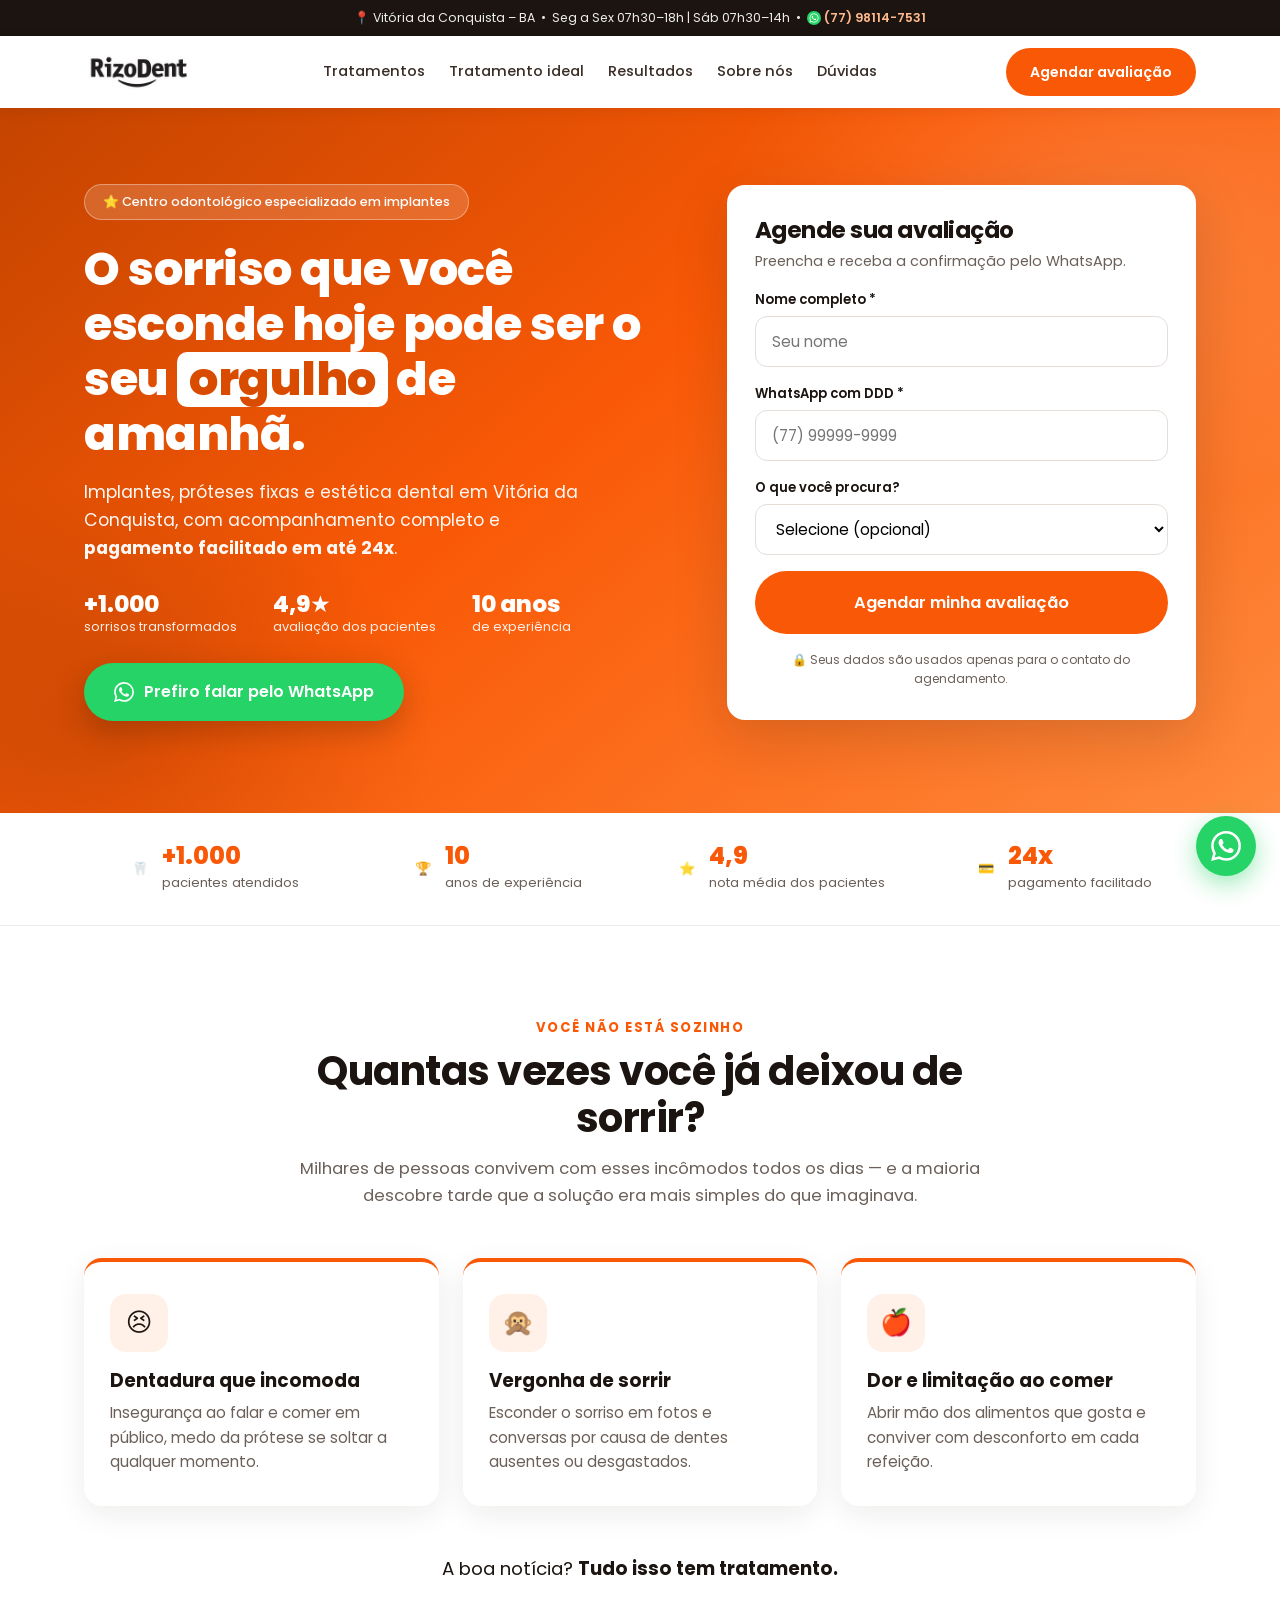
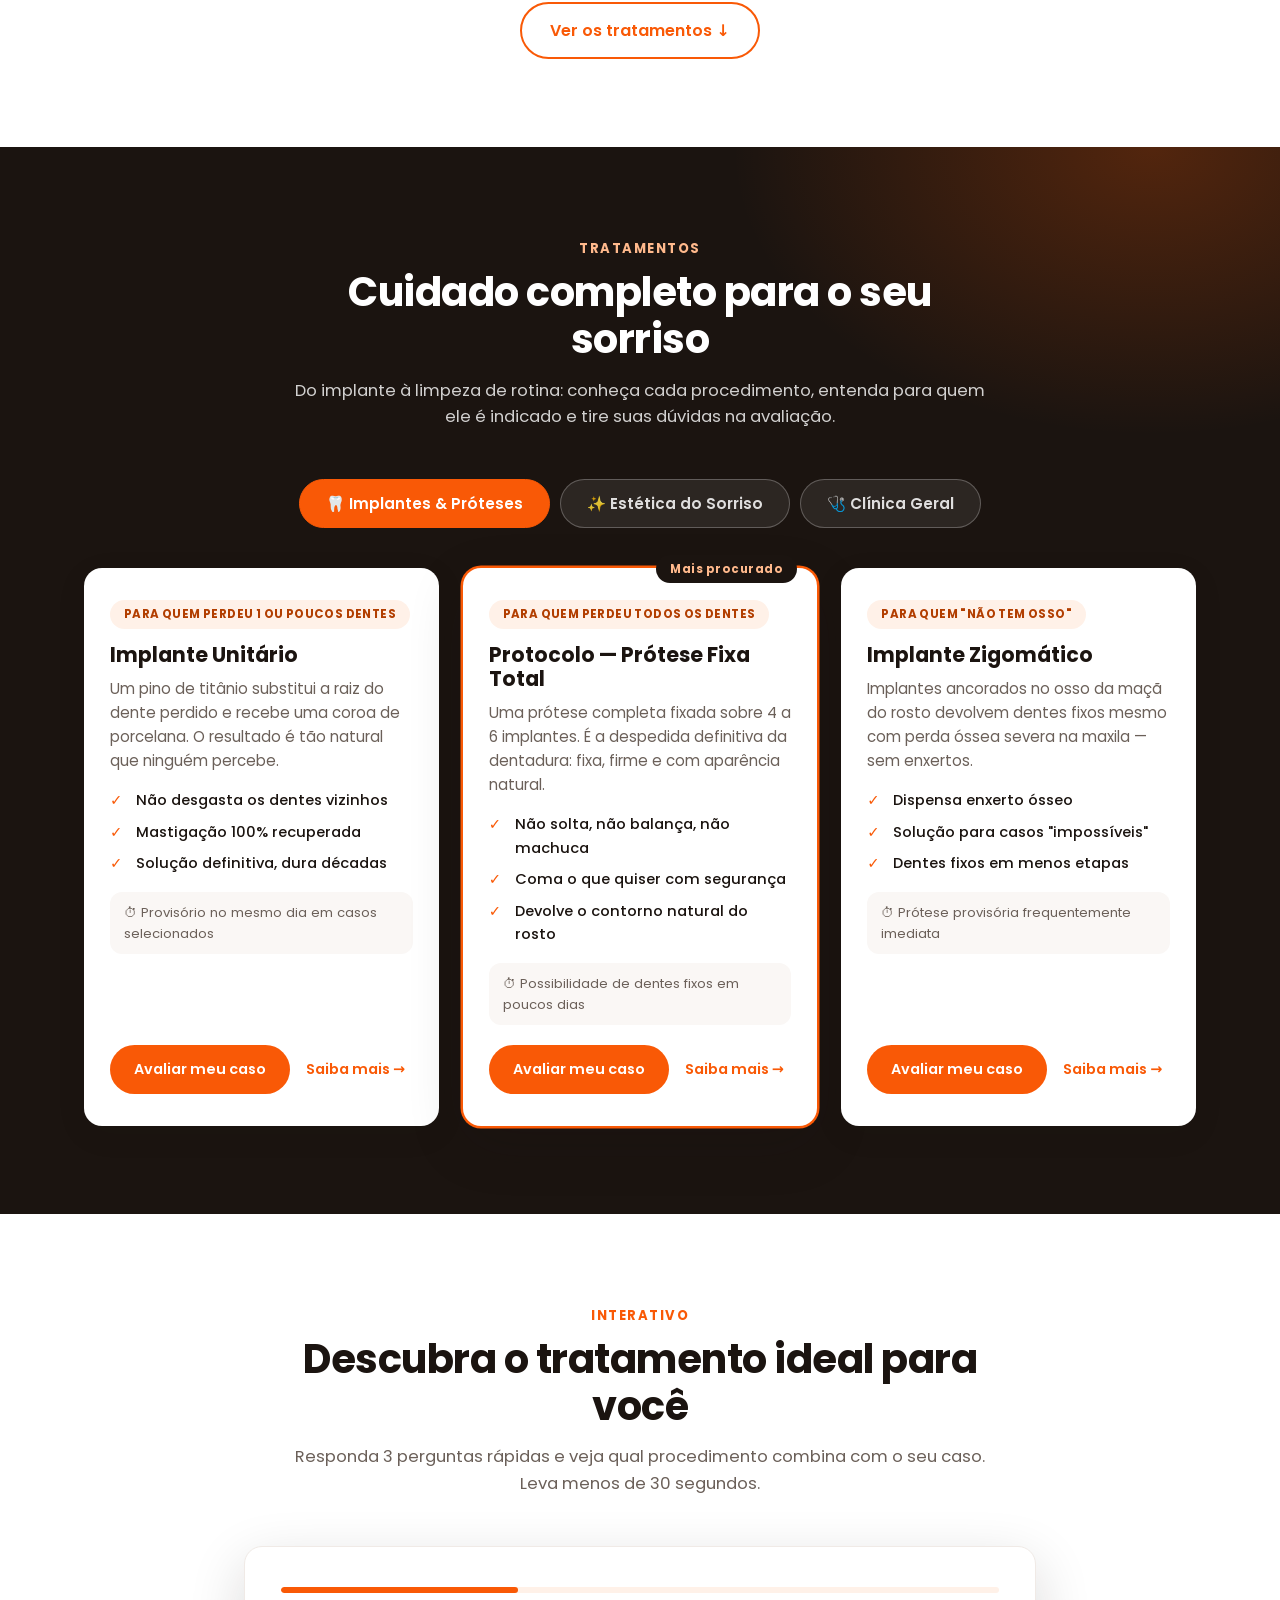
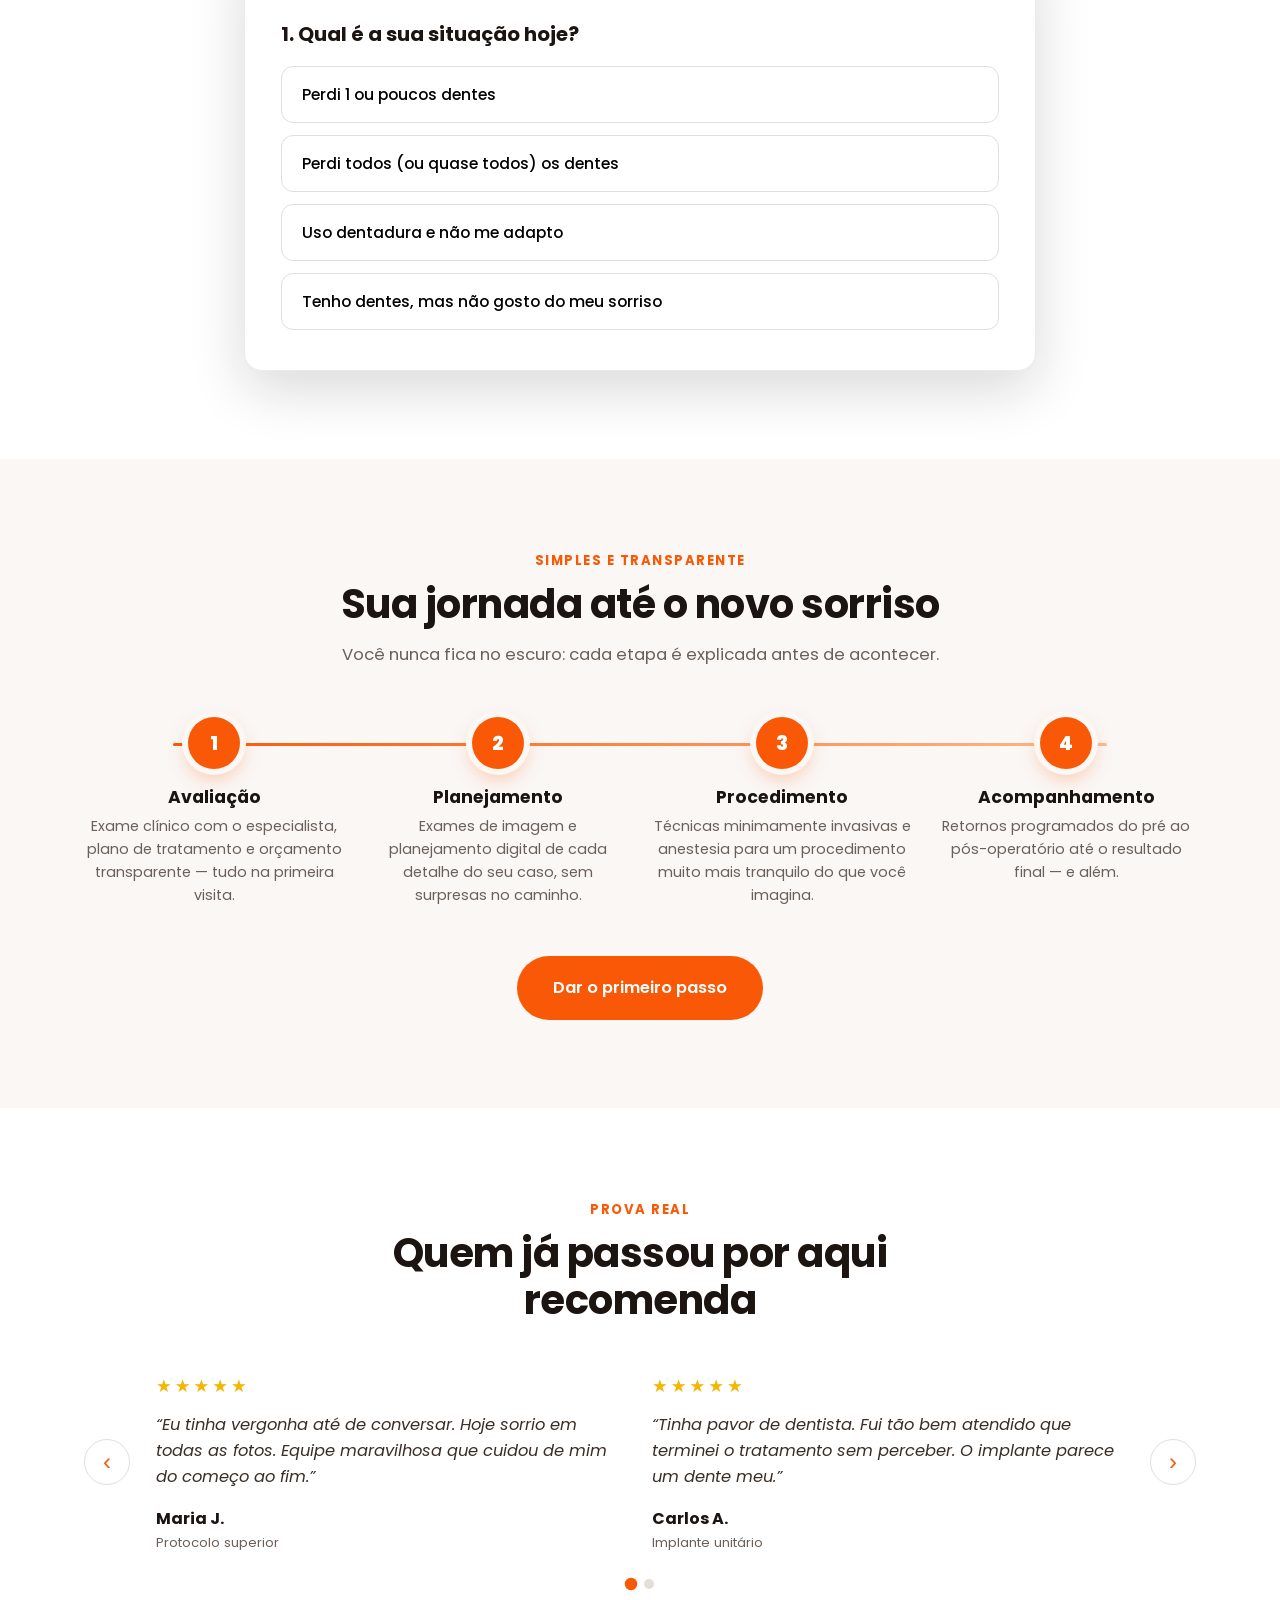
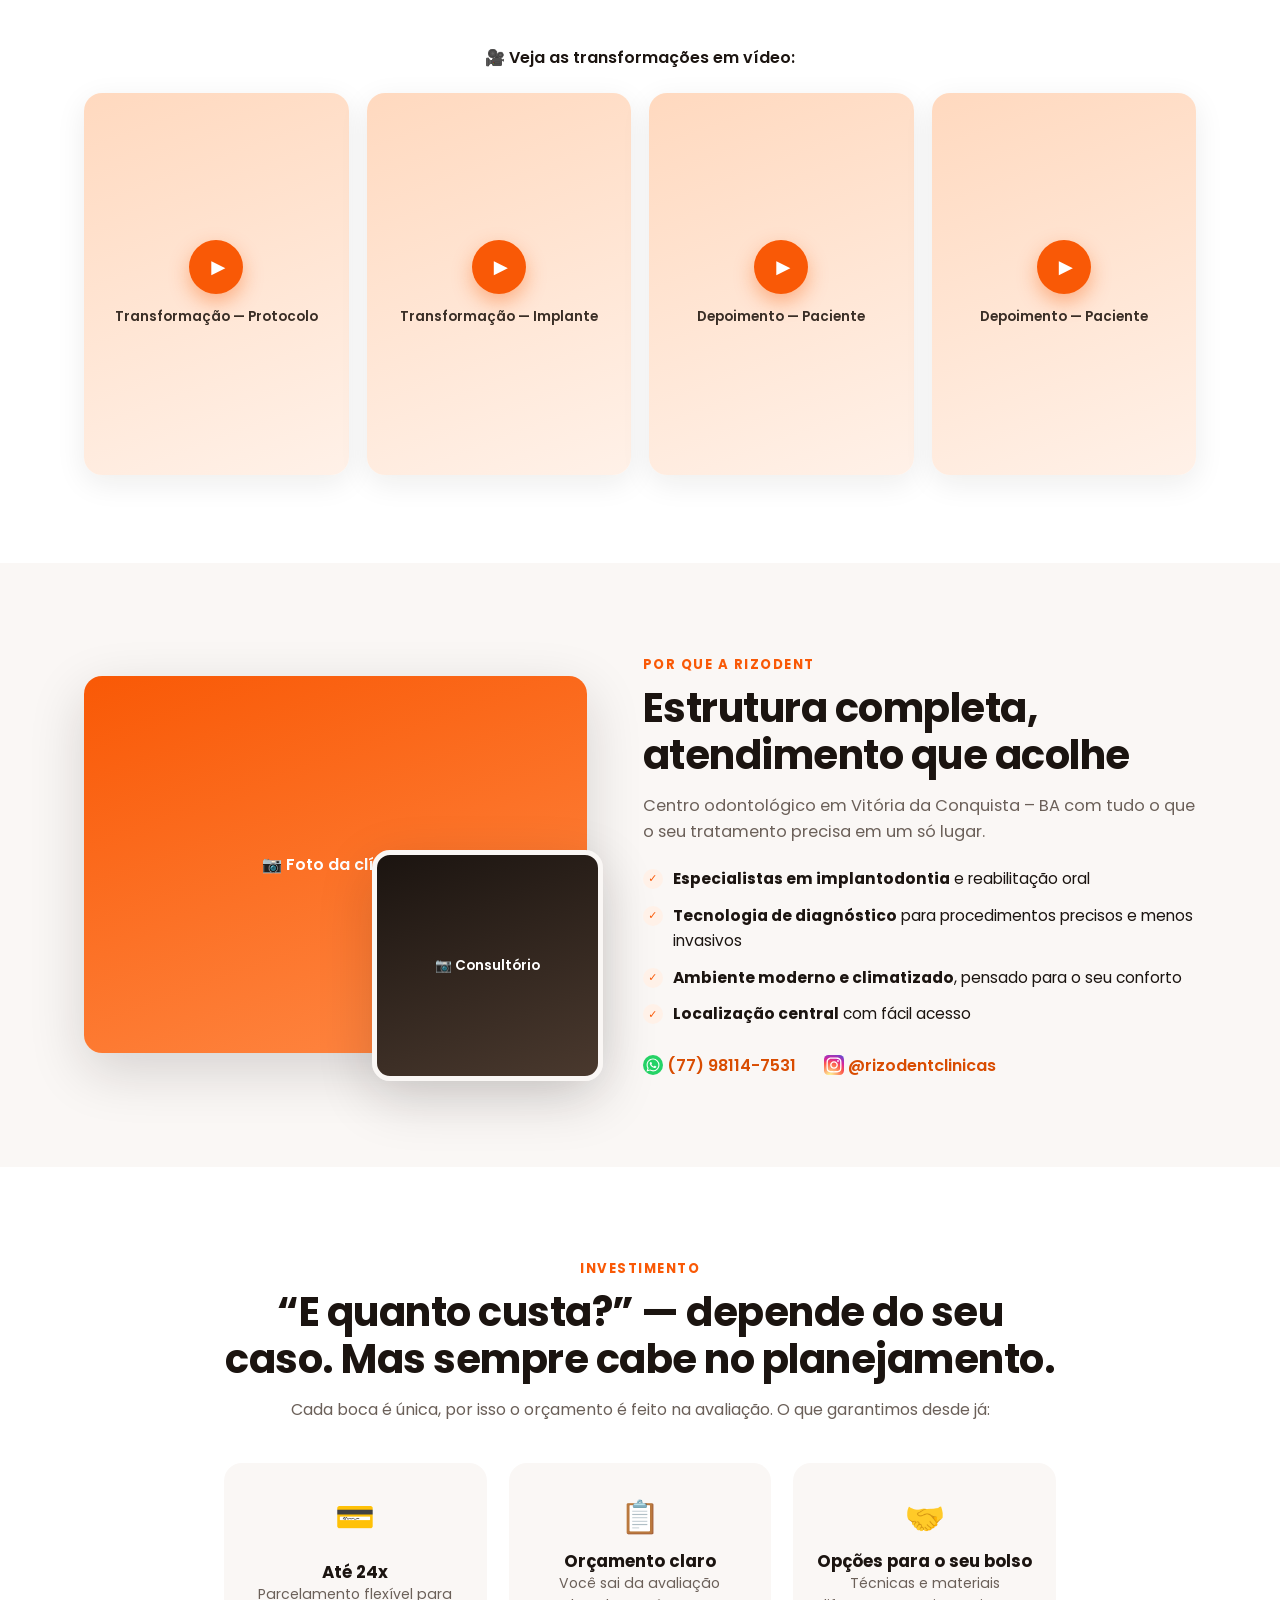
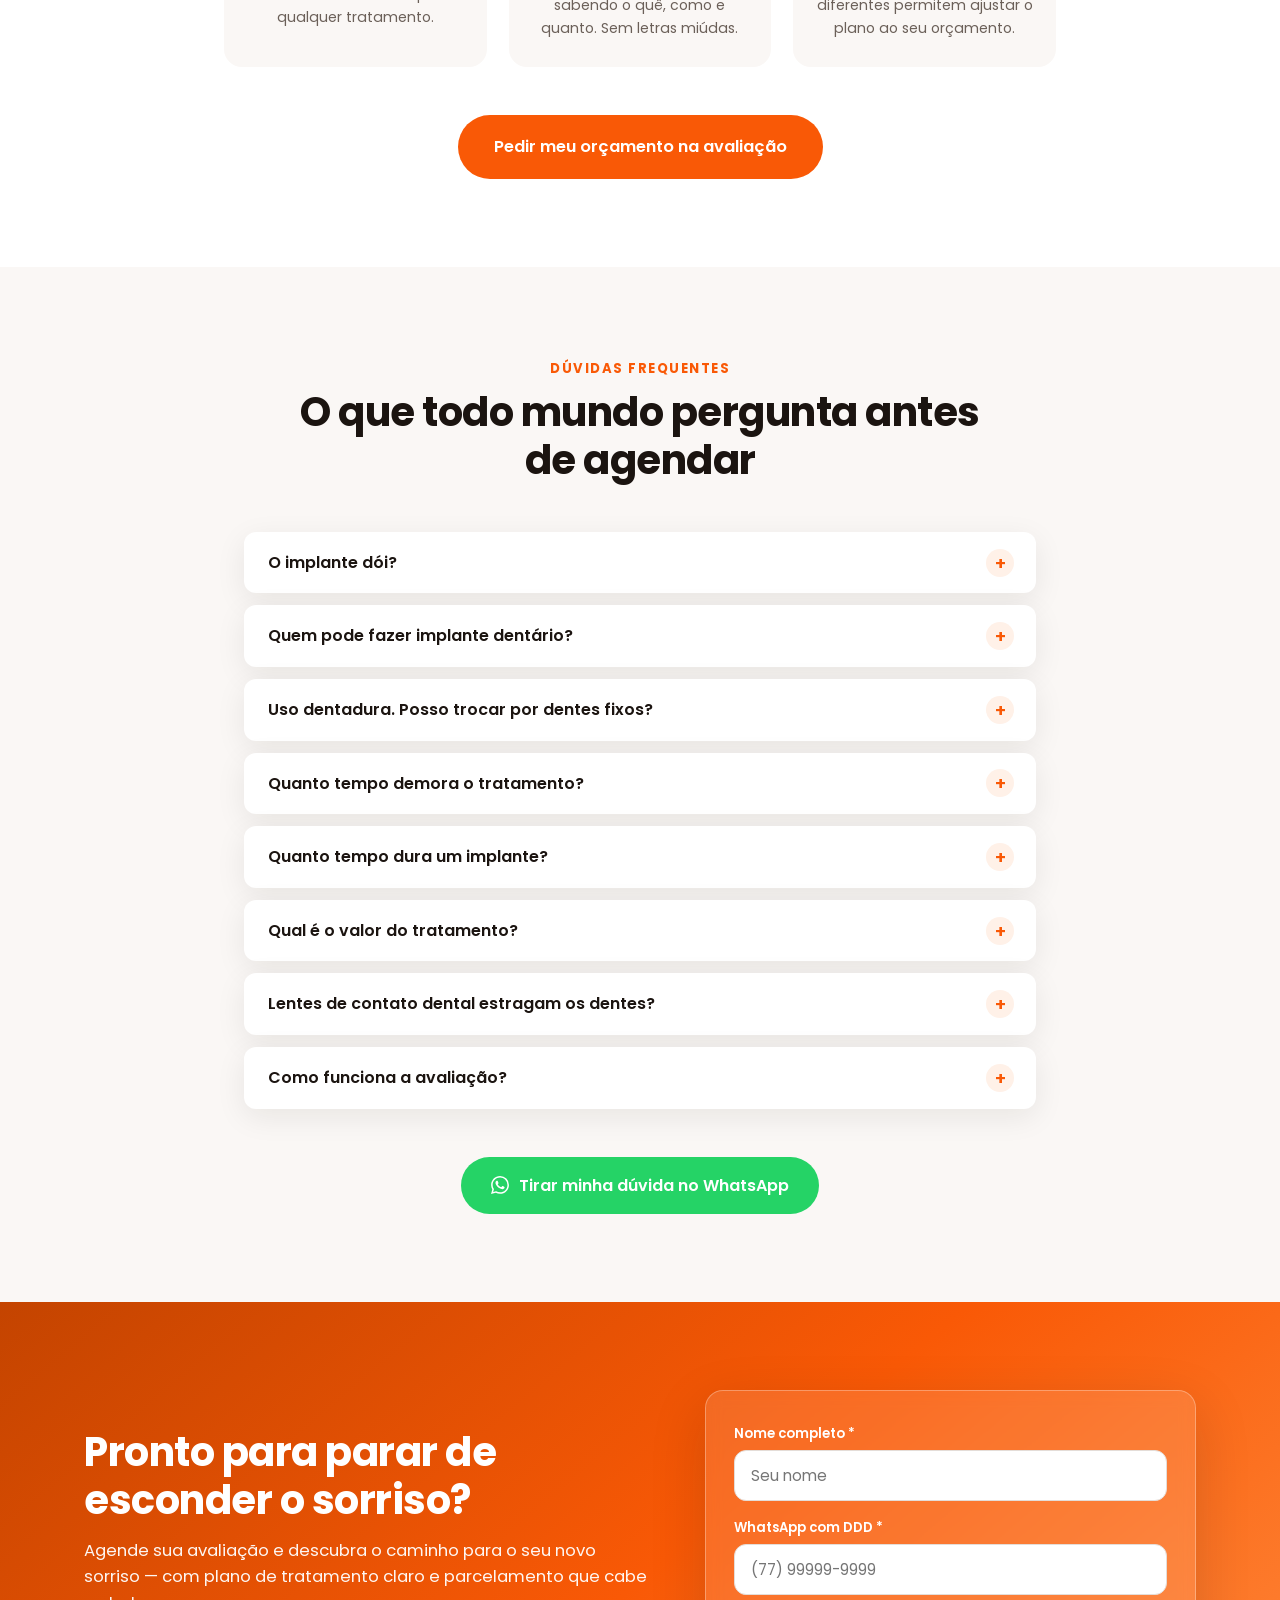
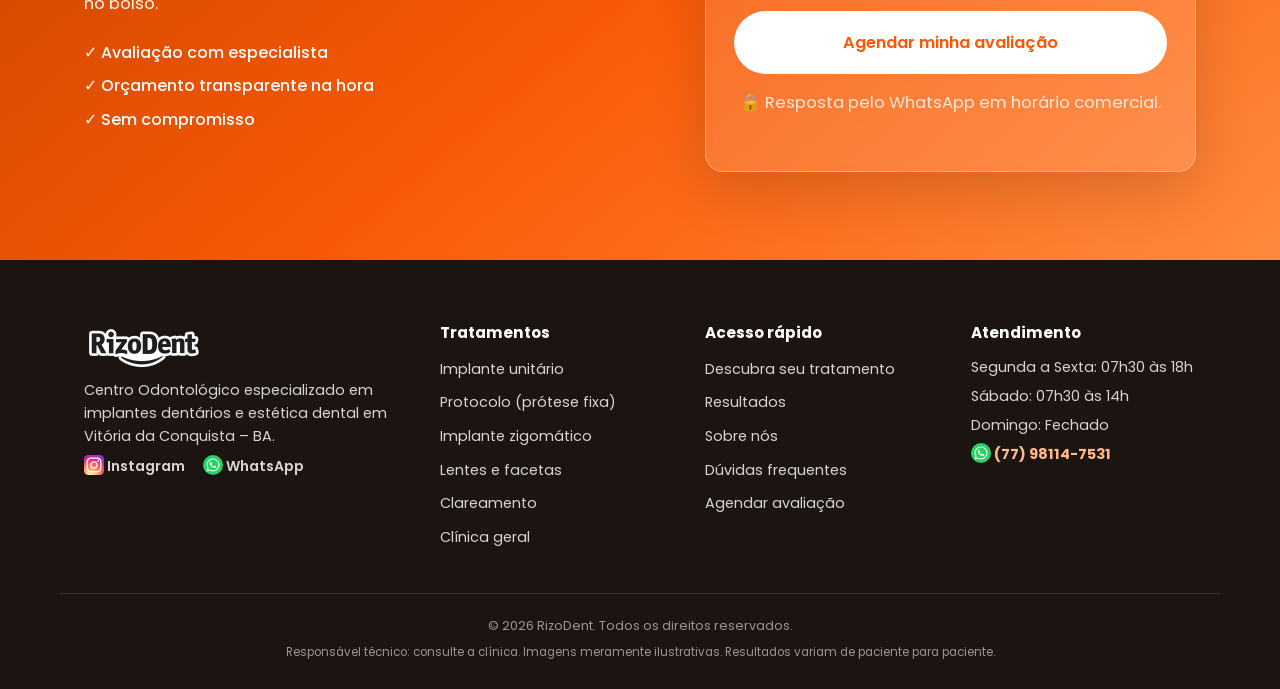
==== commit b69ca575: "Substitui Overdenture por Implante Zigomático e aplica ícones oficiais de WhatsApp e Instagram Co-Au" ====
--- a/index.html
+++ b/index.html
@@ -11,13 +11,13 @@
   <link rel="preconnect" href="https://fonts.googleapis.com">
   <link rel="preconnect" href="https://fonts.gstatic.com" crossorigin>
   <link href="https://fonts.googleapis.com/css2?family=Poppins:wght@400;500;600;700;800;900&display=swap" rel="stylesheet">
-  <link rel="stylesheet" href="css/style.css">
+  <link rel="stylesheet" href="css/style.css?v=3">
 </head>
 <body>
 
   <!-- ===== Topbar ===== -->
   <div class="topbar">
-    <p>📍 Vitória da Conquista – BA&ensp;•&ensp;Seg a Sex 07h30–18h | Sáb 07h30–14h&ensp;•&ensp;<a href="https://wa.me/5577981147531" target="_blank" rel="noopener">(77) 98114-7531</a></p>
+    <p>📍 Vitória da Conquista – BA&ensp;•&ensp;Seg a Sex 07h30–18h | Sáb 07h30–14h&ensp;•&ensp;<a href="https://wa.me/5577981147531" target="_blank" rel="noopener"><img class="icon-img icon-img--sm" src="img/whatsapp.svg" alt=""> (77) 98114-7531</a></p>
   </div>
 
   <!-- ===== Header ===== -->
@@ -187,18 +187,18 @@
               </div>
             </article>
             <article class="card card--treatment reveal">
-              <span class="card__tag">Para quem quer firmeza na prótese</span>
-              <h3>Overdenture</h3>
-              <p>Sua prótese ganha encaixes que travam sobre 2 a 4 implantes. Estabilidade muito maior, com investimento mais acessível que o protocolo.</p>
-              <ul>
-                <li>Fim da prótese que escorrega</li>
-                <li>Mais conforto para falar e mastigar</li>
-                <li>Melhor custo-benefício</li>
-              </ul>
-              <div class="card__meta"><span>⏱ Adaptação rápida ao novo encaixe</span></div>
-              <div class="card__actions">
-                <a href="#agendar" class="btn btn--primary btn--sm">Avaliar meu caso</a>
-                <a href="overdenture.html" class="card__more">Saiba mais →</a>
+              <span class="card__tag">Para quem "não tem osso"</span>
+              <h3>Implante Zigomático</h3>
+              <p>Implantes ancorados no osso da maçã do rosto devolvem dentes fixos mesmo com perda óssea severa na maxila — sem enxertos.</p>
+              <ul>
+                <li>Dispensa enxerto ósseo</li>
+                <li>Solução para casos "impossíveis"</li>
+                <li>Dentes fixos em menos etapas</li>
+              </ul>
+              <div class="card__meta"><span>⏱ Prótese provisória frequentemente imediata</span></div>
+              <div class="card__actions">
+                <a href="#agendar" class="btn btn--primary btn--sm">Avaliar meu caso</a>
+                <a href="implante-zigomatico.html" class="card__more">Saiba mais →</a>
               </div>
             </article>
           </div>
@@ -354,7 +354,7 @@
             <h3 id="quizResultTitle"></h3>
             <p id="quizResultText"></p>
             <div class="quiz__result-actions">
-              <a href="#" class="btn btn--whatsapp btn--lg" id="quizWhats" target="_blank" rel="noopener">Falar com especialista no WhatsApp</a>
+              <a href="#" class="btn btn--whatsapp btn--lg" id="quizWhats" target="_blank" rel="noopener"><svg viewBox="0 0 24 24" width="18" height="18" fill="currentColor" aria-hidden="true"><path d="M17.472 14.382c-.297-.149-1.758-.867-2.03-.967-.273-.099-.471-.148-.67.15-.197.297-.767.966-.94 1.164-.173.199-.347.223-.644.075-.297-.15-1.255-.463-2.39-1.475-.883-.788-1.48-1.761-1.653-2.059-.173-.297-.018-.458.13-.606.134-.133.298-.347.446-.52.149-.174.198-.298.298-.497.099-.198.05-.371-.025-.52-.075-.149-.669-1.612-.916-2.207-.242-.579-.487-.5-.669-.51-.173-.008-.371-.01-.57-.01-.198 0-.52.074-.792.372-.272.297-1.04 1.016-1.04 2.479 0 1.462 1.065 2.875 1.213 3.074.149.198 2.096 3.2 5.077 4.487.709.306 1.262.489 1.694.625.712.227 1.36.195 1.871.118.571-.085 1.758-.719 2.006-1.413.248-.694.248-1.289.173-1.413-.074-.124-.272-.198-.57-.347m-5.421 7.403h-.004a9.87 9.87 0 01-5.031-1.378l-.361-.214-3.741.982.998-3.648-.235-.374a9.86 9.86 0 01-1.51-5.26c.001-5.45 4.436-9.884 9.888-9.884 2.64 0 5.122 1.03 6.988 2.898a9.825 9.825 0 012.893 6.994c-.003 5.45-4.437 9.884-9.885 9.884m8.413-18.297A11.815 11.815 0 0012.05 0C5.495 0 .16 5.335.157 11.892c0 2.096.547 4.142 1.588 5.945L.057 24l6.305-1.654a11.882 11.882 0 005.683 1.448h.005c6.554 0 11.89-5.335 11.893-11.893a11.821 11.821 0 00-3.48-8.413Z"/></svg> Falar com especialista no WhatsApp</a>
               <button class="btn btn--outline" id="quizRestart" type="button">Refazer o teste</button>
             </div>
             <p class="quiz__disclaimer">O resultado é uma orientação inicial. A indicação definitiva é feita pelo especialista na avaliação clínica.</p>
@@ -431,8 +431,8 @@
               </figure>
               <figure class="quote">
                 <div class="quote__stars">★★★★★</div>
-                <blockquote>“Minha dentadura vivia solta. Com a overdenture voltei a comer churrasco com a família. Mudou minha vida.”</blockquote>
-                <figcaption><strong>Antônia S.</strong><span>Overdenture</span></figcaption>
+                <blockquote>“Minha dentadura vivia solta e diziam que eu não tinha osso. Com o implante zigomático voltei a comer churrasco com a família.”</blockquote>
+                <figcaption><strong>Antônia S.</strong><span>Implante zigomático</span></figcaption>
               </figure>
               <figure class="quote">
                 <div class="quote__stars">★★★★★</div>
@@ -477,8 +477,8 @@
             <li><strong>Localização central</strong> com fácil acesso</li>
           </ul>
           <div class="clinic__contact">
-            <p>📞 <a href="https://wa.me/5577981147531" target="_blank" rel="noopener">(77) 98114-7531</a></p>
-            <p>📸 <a href="https://instagram.com/rizodentclinicas" target="_blank" rel="noopener">@rizodentclinicas</a></p>
+            <p><img class="icon-img" src="img/whatsapp.svg" alt="WhatsApp"> <a href="https://wa.me/5577981147531" target="_blank" rel="noopener">(77) 98114-7531</a></p>
+            <p><img class="icon-img" src="img/instagram.svg" alt="Instagram"> <a href="https://instagram.com/rizodentclinicas" target="_blank" rel="noopener">@rizodentclinicas</a></p>
           </div>
         </div>
       </div>
@@ -521,7 +521,7 @@
           </details>
           <details class="accordion__item reveal">
             <summary>Uso dentadura. Posso trocar por dentes fixos?</summary>
-            <p>Sim — é um dos casos mais comuns na clínica. Com o protocolo (prótese fixa sobre implantes) ou a overdenture, você ganha a estabilidade e a segurança que a dentadura não oferece.</p>
+            <p>Sim — é um dos casos mais comuns na clínica. Com o protocolo (prótese fixa sobre implantes) você ganha a estabilidade que a dentadura não oferece. E mesmo com perda óssea severa, o implante zigomático torna os dentes fixos possíveis.</p>
           </details>
           <details class="accordion__item reveal">
             <summary>Quanto tempo demora o tratamento?</summary>
@@ -546,7 +546,7 @@
         </div>
         <div class="section__cta reveal">
           <a href="https://wa.me/5577981147531?text=Ol%C3%A1!%20Tenho%20uma%20d%C3%BAvida%20sobre%20os%20tratamentos."
-             class="btn btn--whatsapp" target="_blank" rel="noopener">Tirar minha dúvida no WhatsApp</a>
+             class="btn btn--whatsapp" target="_blank" rel="noopener"><svg viewBox="0 0 24 24" width="18" height="18" fill="currentColor" aria-hidden="true"><path d="M17.472 14.382c-.297-.149-1.758-.867-2.03-.967-.273-.099-.471-.148-.67.15-.197.297-.767.966-.94 1.164-.173.199-.347.223-.644.075-.297-.15-1.255-.463-2.39-1.475-.883-.788-1.48-1.761-1.653-2.059-.173-.297-.018-.458.13-.606.134-.133.298-.347.446-.52.149-.174.198-.298.298-.497.099-.198.05-.371-.025-.52-.075-.149-.669-1.612-.916-2.207-.242-.579-.487-.5-.669-.51-.173-.008-.371-.01-.57-.01-.198 0-.52.074-.792.372-.272.297-1.04 1.016-1.04 2.479 0 1.462 1.065 2.875 1.213 3.074.149.198 2.096 3.2 5.077 4.487.709.306 1.262.489 1.694.625.712.227 1.36.195 1.871.118.571-.085 1.758-.719 2.006-1.413.248-.694.248-1.289.173-1.413-.074-.124-.272-.198-.57-.347m-5.421 7.403h-.004a9.87 9.87 0 01-5.031-1.378l-.361-.214-3.741.982.998-3.648-.235-.374a9.86 9.86 0 01-1.51-5.26c.001-5.45 4.436-9.884 9.888-9.884 2.64 0 5.122 1.03 6.988 2.898a9.825 9.825 0 012.893 6.994c-.003 5.45-4.437 9.884-9.885 9.884m8.413-18.297A11.815 11.815 0 0012.05 0C5.495 0 .16 5.335.157 11.892c0 2.096.547 4.142 1.588 5.945L.057 24l6.305-1.654a11.882 11.882 0 005.683 1.448h.005c6.554 0 11.89-5.335 11.893-11.893a11.821 11.821 0 00-3.48-8.413Z"/></svg> Tirar minha dúvida no WhatsApp</a>
         </div>
       </div>
     </section>
@@ -586,8 +586,8 @@
         <p class="logo logo--footer"><img src="img/logo-rizodent.png" alt="RizoDent"></p>
         <p>Centro Odontológico especializado em implantes dentários e estética dental em Vitória da Conquista – BA.</p>
         <div class="footer__social">
-          <a href="https://instagram.com/rizodentclinicas" target="_blank" rel="noopener" aria-label="Instagram">📸 Instagram</a>
-          <a href="https://wa.me/5577981147531" target="_blank" rel="noopener" aria-label="WhatsApp">💬 WhatsApp</a>
+          <a href="https://instagram.com/rizodentclinicas" target="_blank" rel="noopener" aria-label="Instagram"><img class="icon-img" src="img/instagram.svg" alt=""> Instagram</a>
+          <a href="https://wa.me/5577981147531" target="_blank" rel="noopener" aria-label="WhatsApp"><img class="icon-img" src="img/whatsapp.svg" alt=""> WhatsApp</a>
         </div>
       </div>
       <div>
@@ -595,7 +595,7 @@
         <ul>
           <li><a href="implante-unitario.html">Implante unitário</a></li>
           <li><a href="protocolo.html">Protocolo (prótese fixa)</a></li>
-          <li><a href="overdenture.html">Overdenture</a></li>
+          <li><a href="implante-zigomatico.html">Implante zigomático</a></li>
           <li><a href="lentes-e-facetas.html">Lentes e facetas</a></li>
           <li><a href="clareamento.html">Clareamento</a></li>
           <li><a href="clinica-geral.html">Clínica geral</a></li>
@@ -616,7 +616,7 @@
         <p>Segunda a Sexta: 07h30 às 18h</p>
         <p>Sábado: 07h30 às 14h</p>
         <p>Domingo: Fechado</p>
-        <p class="footer__phone"><a href="https://wa.me/5577981147531" target="_blank" rel="noopener">(77) 98114-7531</a></p>
+        <p class="footer__phone"><a href="https://wa.me/5577981147531" target="_blank" rel="noopener"><img class="icon-img" src="img/whatsapp.svg" alt="WhatsApp"> (77) 98114-7531</a></p>
       </div>
     </div>
     <div class="container footer__bottom">
--- a/css/style.css
+++ b/css/style.css
@@ -118,6 +118,14 @@
 .logo span { color: var(--orange); }
 .logo img { height: 44px; width: auto; display: block; }
 .logo--footer img { height: 48px; }
+
+.icon-img {
+  height: 20px;
+  width: 20px;
+  display: inline-block;
+  vertical-align: -4px;
+}
+.icon-img--sm { height: 14px; width: 14px; vertical-align: -3px; }
 .nav { display: flex; gap: 24px; }
 .nav a {
   text-decoration: none;
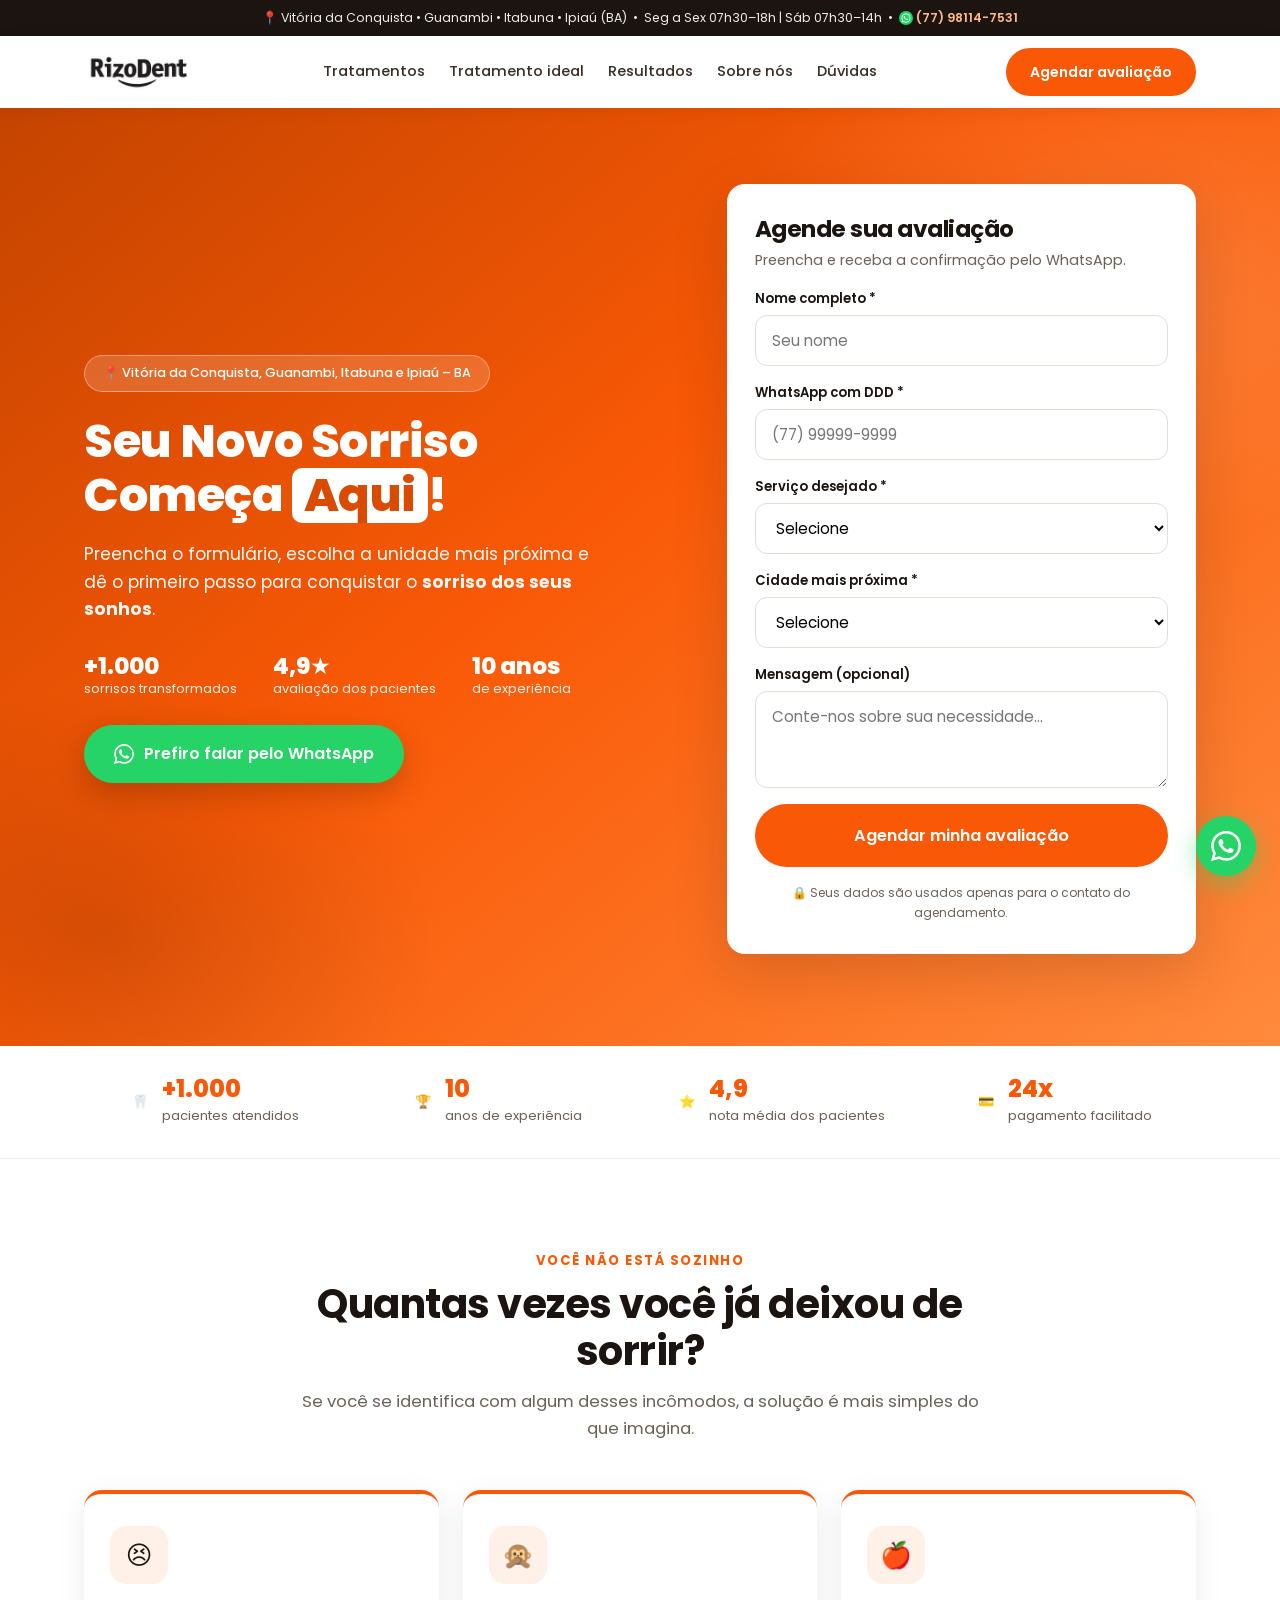
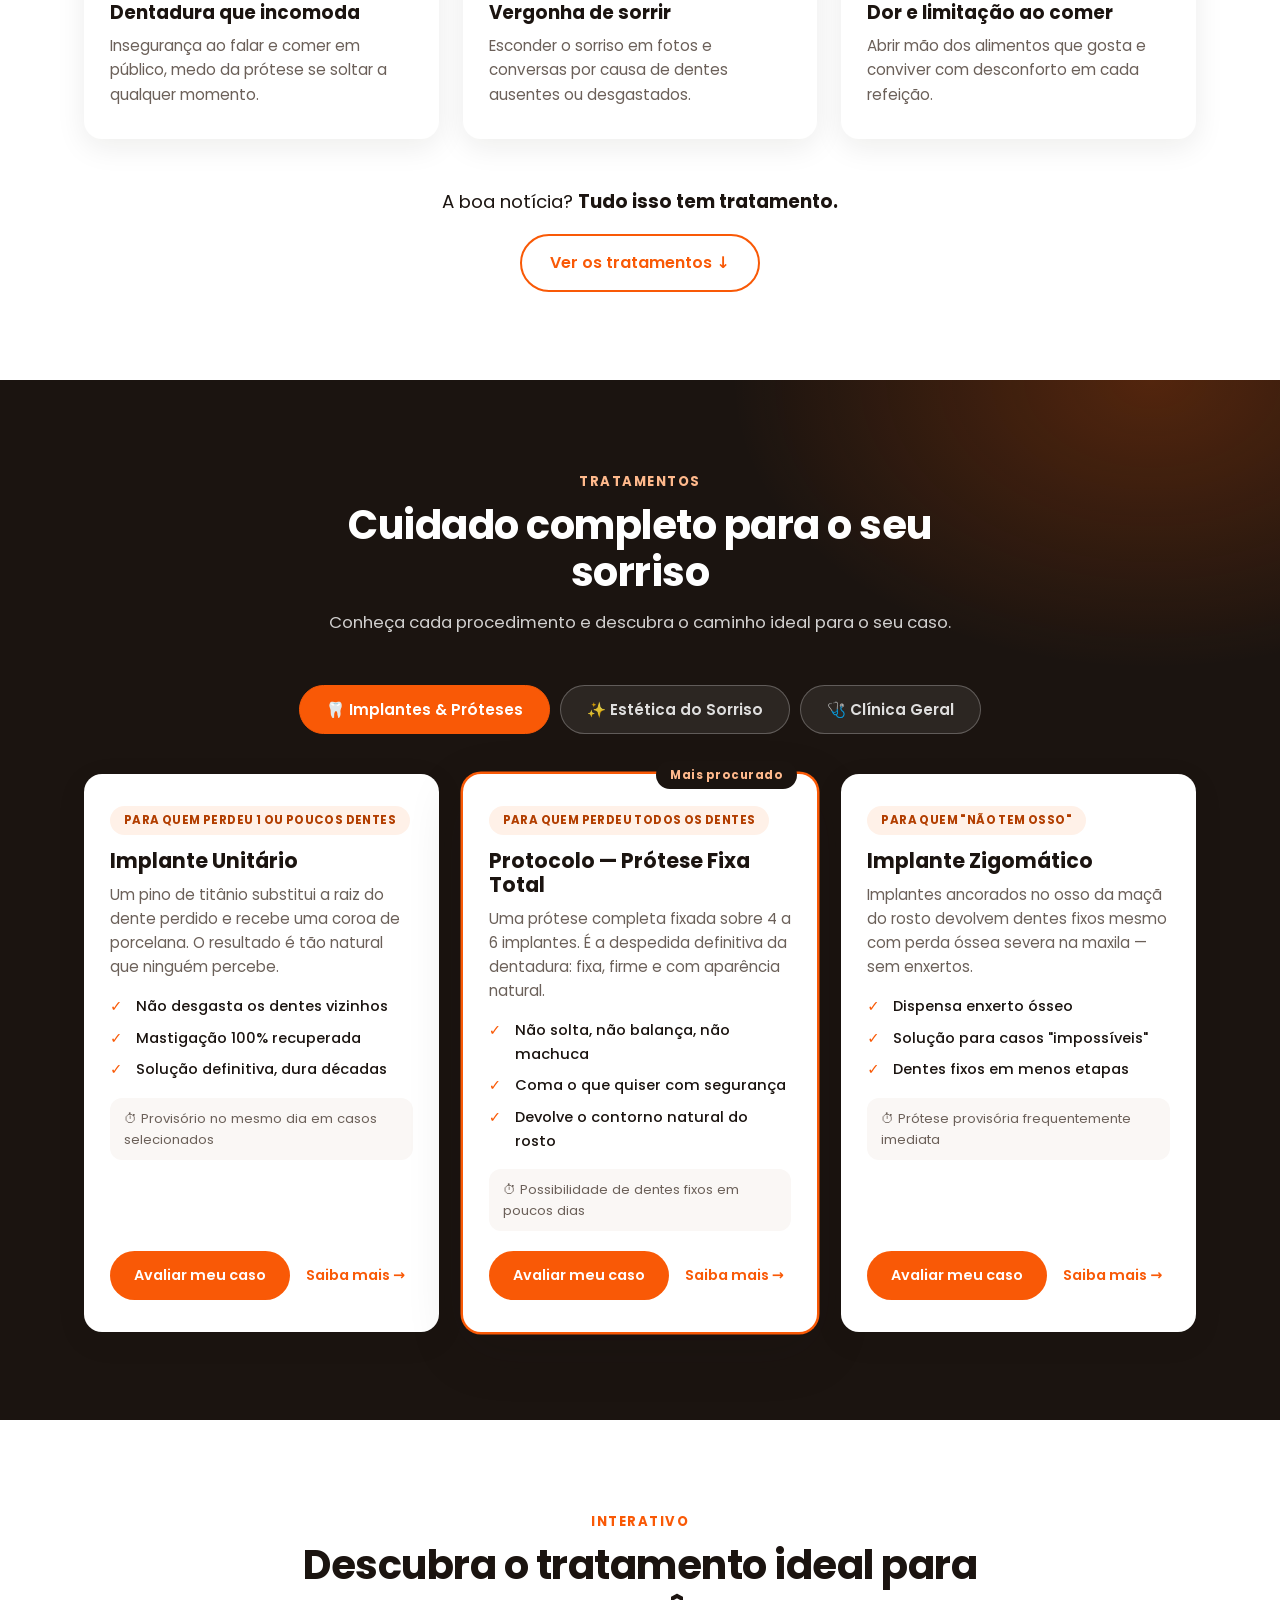
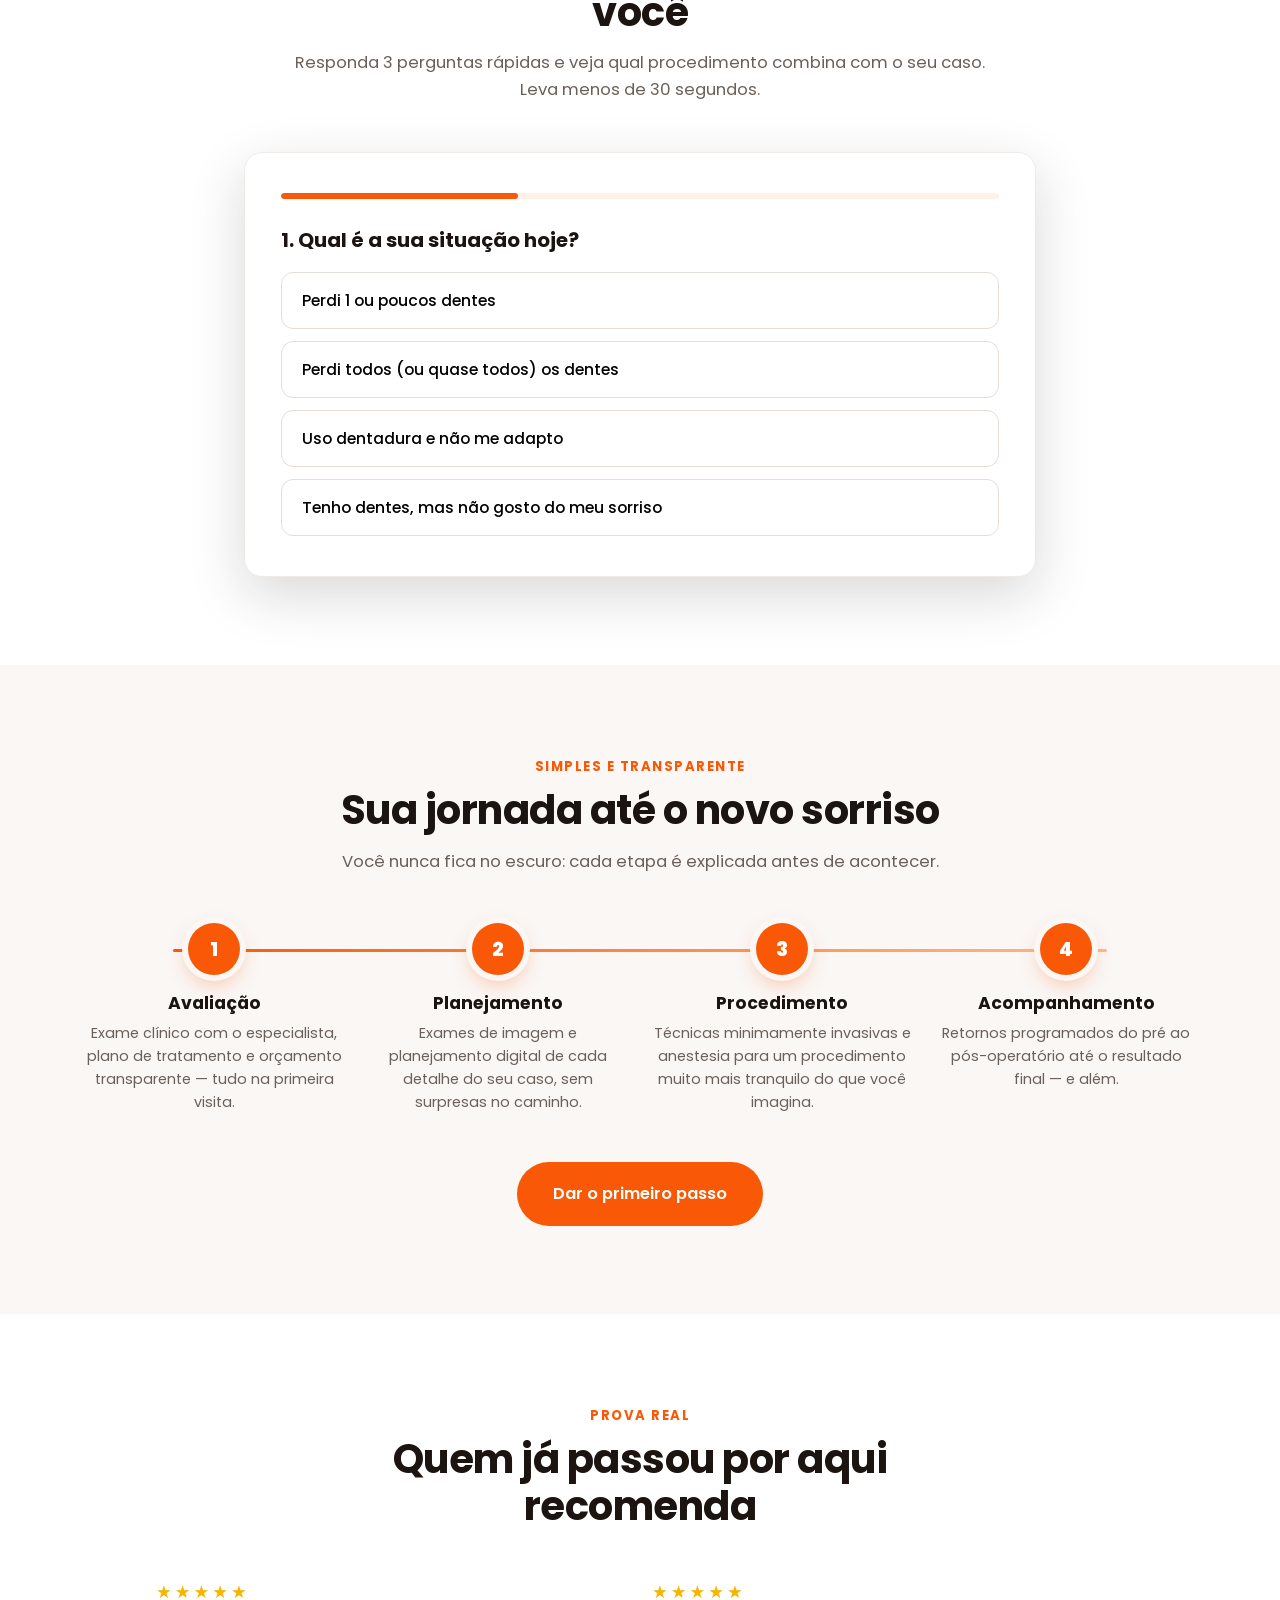
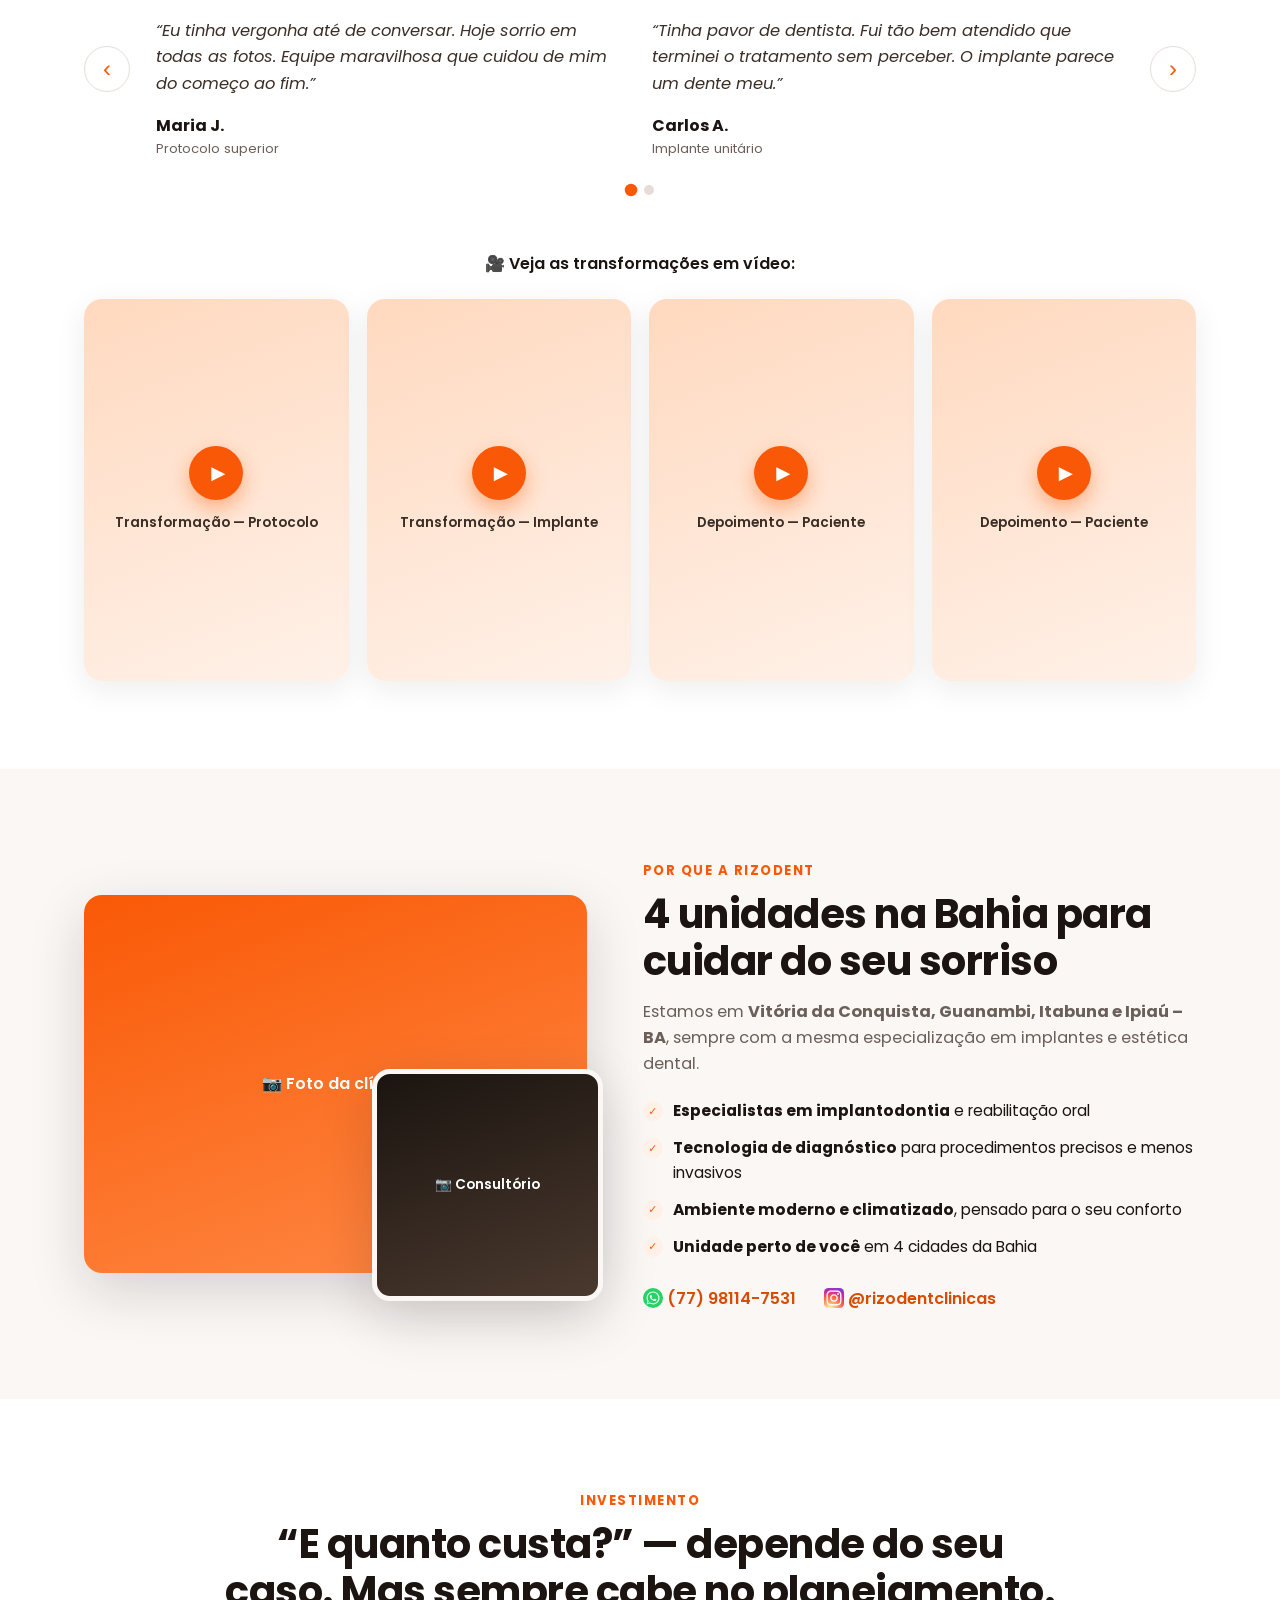
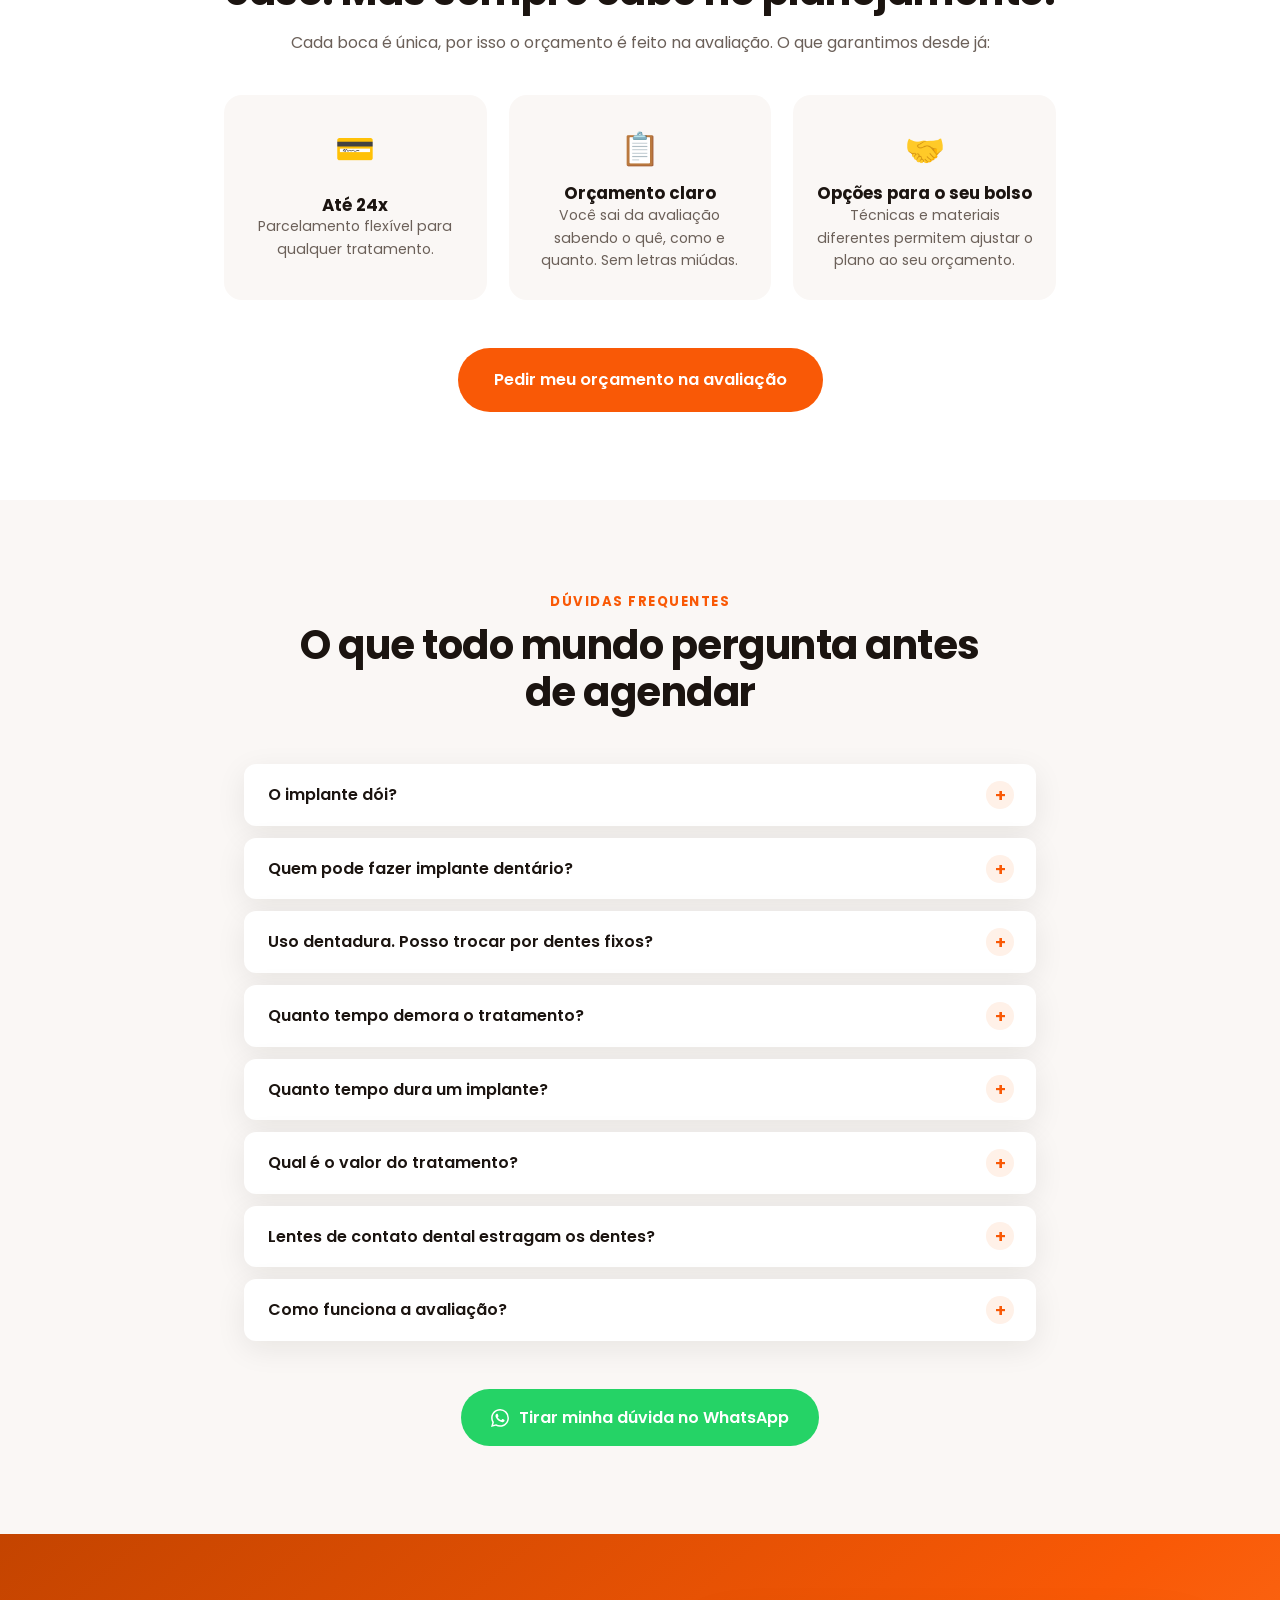
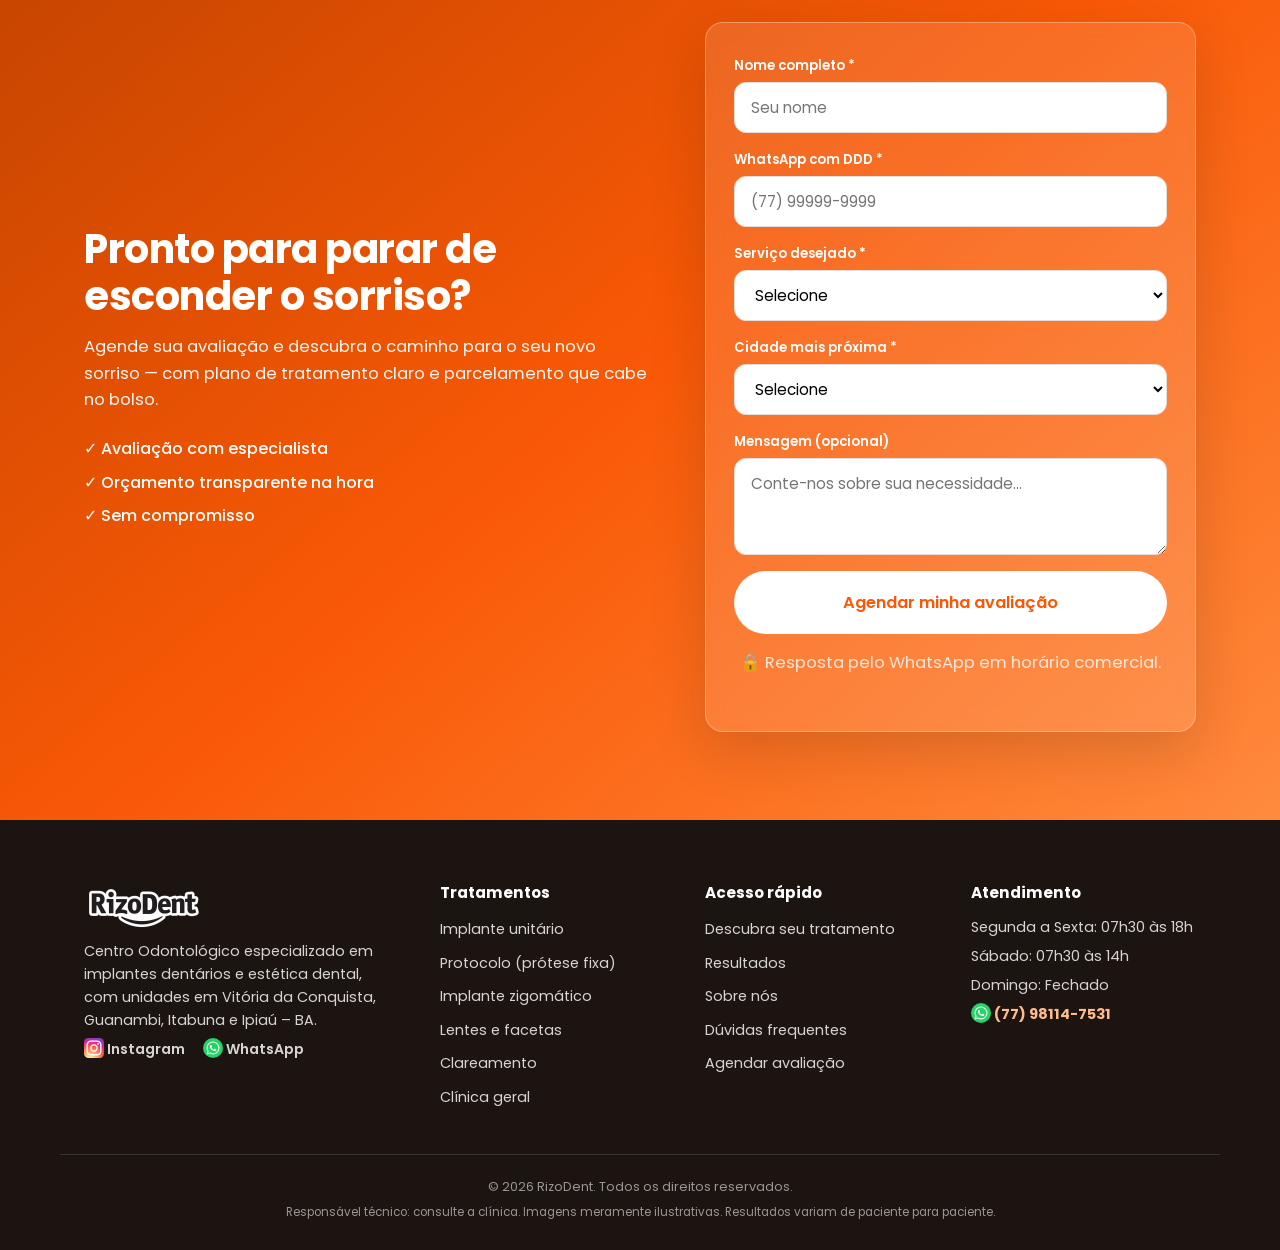
==== commit be952b3a: "Formulários com serviço/cidade obrigatórios, 4 unidades na Bahia e copy objetiva no hero - Todos os " ====
--- a/index.html
+++ b/index.html
@@ -3,21 +3,21 @@
 <head>
   <meta charset="UTF-8">
   <meta name="viewport" content="width=device-width, initial-scale=1.0">
-  <title>RizoDent — Implantes Dentários e Estética em Vitória da Conquista</title>
-  <meta name="description" content="Recupere seu sorriso na RizoDent: implantes, próteses fixas, estética dental e clínica geral. Avaliação com especialista e pagamento facilitado em até 24x.">
+  <title>RizoDent — Implantes Dentários e Estética | 4 unidades na Bahia</title>
+  <meta name="description" content="Implantes, próteses e estética dental na RizoDent — unidades em Vitória da Conquista, Guanambi, Itabuna e Ipiaú (BA). Avaliação com especialista e parcelamento em até 24x.">
   <meta property="og:title" content="RizoDent — Implantes Dentários | Volte a sorrir sem vergonha">
   <meta property="og:description" content="Implantes, próteses e estética dental com pagamento facilitado. Agende sua avaliação.">
   <meta property="og:type" content="website">
   <link rel="preconnect" href="https://fonts.googleapis.com">
   <link rel="preconnect" href="https://fonts.gstatic.com" crossorigin>
   <link href="https://fonts.googleapis.com/css2?family=Poppins:wght@400;500;600;700;800;900&display=swap" rel="stylesheet">
-  <link rel="stylesheet" href="css/style.css?v=3">
+  <link rel="stylesheet" href="css/style.css?v=4">
 </head>
 <body>
 
   <!-- ===== Topbar ===== -->
   <div class="topbar">
-    <p>📍 Vitória da Conquista – BA&ensp;•&ensp;Seg a Sex 07h30–18h | Sáb 07h30–14h&ensp;•&ensp;<a href="https://wa.me/5577981147531" target="_blank" rel="noopener"><img class="icon-img icon-img--sm" src="img/whatsapp.svg" alt=""> (77) 98114-7531</a></p>
+    <p>📍 Vitória da Conquista • Guanambi • Itabuna • Ipiaú (BA)&ensp;•&ensp;Seg a Sex 07h30–18h | Sáb 07h30–14h&ensp;•&ensp;<a href="https://wa.me/5577981147531" target="_blank" rel="noopener"><img class="icon-img icon-img--sm" src="img/whatsapp.svg" alt=""> (77) 98114-7531</a></p>
   </div>
 
   <!-- ===== Header ===== -->
@@ -44,11 +44,11 @@
       <div class="hero__bg" aria-hidden="true"></div>
       <div class="container hero__inner">
         <div class="hero__content reveal">
-          <span class="chip">⭐ Centro odontológico especializado em implantes</span>
-          <h1>O sorriso que você esconde hoje pode ser o seu <em>orgulho</em> de amanhã.</h1>
+          <span class="chip">📍 Vitória da Conquista, Guanambi, Itabuna e Ipiaú – BA</span>
+          <h1>Seu Novo Sorriso Começa <em>Aqui</em>!</h1>
           <p class="hero__sub">
-            Implantes, próteses fixas e estética dental em Vitória da Conquista,
-            com acompanhamento completo e <strong>pagamento facilitado em até 24x</strong>.
+            Preencha o formulário, escolha a unidade mais próxima e dê o primeiro passo
+            para conquistar o <strong>sorriso dos seus sonhos</strong>.
           </p>
           <ul class="hero__proof">
             <li><strong>+1.000</strong><span>sorrisos transformados</span></li>
@@ -78,15 +78,33 @@
               <input type="tel" id="telefone" name="telefone" placeholder="(77) 99999-9999" required inputmode="numeric" autocomplete="tel">
             </div>
             <div class="form__field">
-              <label for="interesse">O que você procura?</label>
-              <select id="interesse" name="interesse">
-                <option value="">Selecione (opcional)</option>
-                <option>Implante de 1 ou poucos dentes</option>
-                <option>Substituir a dentadura (prótese fixa)</option>
-                <option>Estética do sorriso (lentes, clareamento)</option>
-                <option>Limpeza / consulta de rotina</option>
-                <option>Ainda não sei — quero uma avaliação</option>
+              <label for="servico">Serviço desejado *</label>
+              <select id="servico" name="servico" required>
+                <option value="">Selecione</option>
+                <option>Implante Dentário</option>
+                <option>Prótese Dentária</option>
+                <option>Clareamento Dental</option>
+                <option>Facetas Dentárias</option>
+                <option>Lente de Contato Dental</option>
+                <option>Aparelho Ortodôntico</option>
+                <option>Tratamento de Canal (Endodontia)</option>
+                <option>Extração Dentária</option>
+                <option>Limpeza Dentária (Profilaxia)</option>
               </select>
+            </div>
+            <div class="form__field">
+              <label for="cidade">Cidade mais próxima *</label>
+              <select id="cidade" name="cidade" required>
+                <option value="">Selecione</option>
+                <option>Vitória da Conquista</option>
+                <option>Guanambi</option>
+                <option>Itabuna</option>
+                <option>Ipiaú</option>
+              </select>
+            </div>
+            <div class="form__field">
+              <label for="mensagem">Mensagem (opcional)</label>
+              <textarea id="mensagem" name="mensagem" rows="3" placeholder="Conte-nos sobre sua necessidade..."></textarea>
             </div>
             <button type="submit" class="btn btn--primary btn--lg btn--block">Agendar minha avaliação</button>
             <p class="form__privacy">🔒 Seus dados são usados apenas para o contato do agendamento.</p>
@@ -111,7 +129,7 @@
         <header class="section__head reveal">
           <span class="eyebrow">Você não está sozinho</span>
           <h2>Quantas vezes você já deixou de sorrir?</h2>
-          <p>Milhares de pessoas convivem com esses incômodos todos os dias — e a maioria descobre tarde que a solução era mais simples do que imaginava.</p>
+          <p>Se você se identifica com algum desses incômodos, a solução é mais simples do que imagina.</p>
         </header>
         <div class="cards-3">
           <article class="card card--pain reveal">
@@ -143,7 +161,7 @@
         <header class="section__head reveal">
           <span class="eyebrow eyebrow--light">Tratamentos</span>
           <h2>Cuidado completo para o seu sorriso</h2>
-          <p>Do implante à limpeza de rotina: conheça cada procedimento, entenda para quem ele é indicado e tire suas dúvidas na avaliação.</p>
+          <p>Conheça cada procedimento e descubra o caminho ideal para o seu caso.</p>
         </header>
 
         <div class="tabs reveal" role="tablist" aria-label="Categorias de tratamento">
@@ -468,13 +486,13 @@
         </div>
         <div class="clinic__content reveal">
           <span class="eyebrow">Por que a RizoDent</span>
-          <h2>Estrutura completa, atendimento que acolhe</h2>
-          <p>Centro odontológico em Vitória da Conquista – BA com tudo o que o seu tratamento precisa em um só lugar.</p>
+          <h2>4 unidades na Bahia para cuidar do seu sorriso</h2>
+          <p>Estamos em <strong>Vitória da Conquista, Guanambi, Itabuna e Ipiaú – BA</strong>, sempre com a mesma especialização em implantes e estética dental.</p>
           <ul class="clinic__list">
             <li><strong>Especialistas em implantodontia</strong> e reabilitação oral</li>
             <li><strong>Tecnologia de diagnóstico</strong> para procedimentos precisos e menos invasivos</li>
             <li><strong>Ambiente moderno e climatizado</strong>, pensado para o seu conforto</li>
-            <li><strong>Localização central</strong> com fácil acesso</li>
+            <li><strong>Unidade perto de você</strong> em 4 cidades da Bahia</li>
           </ul>
           <div class="clinic__contact">
             <p><img class="icon-img" src="img/whatsapp.svg" alt="WhatsApp"> <a href="https://wa.me/5577981147531" target="_blank" rel="noopener">(77) 98114-7531</a></p>
@@ -541,7 +559,7 @@
           </details>
           <details class="accordion__item reveal">
             <summary>Como funciona a avaliação?</summary>
-            <p>Você agenda pelo formulário ou WhatsApp, vem à clínica, passa pelo exame clínico com o especialista e sai com o plano de tratamento e o orçamento em mãos. Simples assim.</p>
+            <p>Você agenda pelo formulário ou WhatsApp, vem à unidade mais próxima, passa pelo exame clínico com o especialista e sai com o plano de tratamento e o orçamento em mãos. Simples assim.</p>
           </details>
         </div>
         <div class="section__cta reveal">
@@ -565,12 +583,41 @@
         </div>
         <form class="form form--final lead-form reveal" id="leadFormFinal" novalidate>
           <div class="form__field">
-            <label for="nomeFinal">Nome completo *</label>
-            <input type="text" id="nomeFinal" name="nome" placeholder="Seu nome" required autocomplete="name">
+            <label for="f-nome">Nome completo *</label>
+            <input type="text" id="f-nome" name="nome" placeholder="Seu nome" required autocomplete="name">
           </div>
           <div class="form__field">
-            <label for="telefoneFinal">WhatsApp com DDD *</label>
-            <input type="tel" id="telefoneFinal" name="telefone" placeholder="(77) 99999-9999" required inputmode="numeric" autocomplete="tel">
+            <label for="f-telefone">WhatsApp com DDD *</label>
+            <input type="tel" id="f-telefone" name="telefone" placeholder="(77) 99999-9999" required inputmode="numeric" autocomplete="tel">
+          </div>
+          <div class="form__field">
+            <label for="f-servico">Serviço desejado *</label>
+            <select id="f-servico" name="servico" required>
+              <option value="">Selecione</option>
+              <option>Implante Dentário</option>
+              <option>Prótese Dentária</option>
+              <option>Clareamento Dental</option>
+              <option>Facetas Dentárias</option>
+              <option>Lente de Contato Dental</option>
+              <option>Aparelho Ortodôntico</option>
+              <option>Tratamento de Canal (Endodontia)</option>
+              <option>Extração Dentária</option>
+              <option>Limpeza Dentária (Profilaxia)</option>
+            </select>
+          </div>
+          <div class="form__field">
+            <label for="f-cidade">Cidade mais próxima *</label>
+            <select id="f-cidade" name="cidade" required>
+              <option value="">Selecione</option>
+              <option>Vitória da Conquista</option>
+              <option>Guanambi</option>
+              <option>Itabuna</option>
+              <option>Ipiaú</option>
+            </select>
+          </div>
+          <div class="form__field">
+            <label for="f-mensagem">Mensagem (opcional)</label>
+            <textarea id="f-mensagem" name="mensagem" rows="3" placeholder="Conte-nos sobre sua necessidade..."></textarea>
           </div>
           <button type="submit" class="btn btn--light btn--lg btn--block">Agendar minha avaliação</button>
           <p class="form__privacy form__privacy--light">🔒 Resposta pelo WhatsApp em horário comercial.</p>
@@ -584,7 +631,7 @@
     <div class="container footer__grid">
       <div class="footer__brand">
         <p class="logo logo--footer"><img src="img/logo-rizodent.png" alt="RizoDent"></p>
-        <p>Centro Odontológico especializado em implantes dentários e estética dental em Vitória da Conquista – BA.</p>
+        <p>Centro Odontológico especializado em implantes dentários e estética dental, com unidades em Vitória da Conquista, Guanambi, Itabuna e Ipiaú – BA.</p>
         <div class="footer__social">
           <a href="https://instagram.com/rizodentclinicas" target="_blank" rel="noopener" aria-label="Instagram"><img class="icon-img" src="img/instagram.svg" alt=""> Instagram</a>
           <a href="https://wa.me/5577981147531" target="_blank" rel="noopener" aria-label="WhatsApp"><img class="icon-img" src="img/whatsapp.svg" alt=""> WhatsApp</a>
@@ -631,6 +678,6 @@
     <svg viewBox="0 0 24 24" width="30" height="30" fill="#fff" aria-hidden="true"><path d="M17.472 14.382c-.297-.149-1.758-.867-2.03-.967-.273-.099-.471-.148-.67.15-.197.297-.767.966-.94 1.164-.173.199-.347.223-.644.075-.297-.15-1.255-.463-2.39-1.475-.883-.788-1.48-1.761-1.653-2.059-.173-.297-.018-.458.13-.606.134-.133.298-.347.446-.52.149-.174.198-.298.298-.497.099-.198.05-.371-.025-.52-.075-.149-.669-1.612-.916-2.207-.242-.579-.487-.5-.669-.51-.173-.008-.371-.01-.57-.01-.198 0-.52.074-.792.372-.272.297-1.04 1.016-1.04 2.479 0 1.462 1.065 2.875 1.213 3.074.149.198 2.096 3.2 5.077 4.487.709.306 1.262.489 1.694.625.712.227 1.36.195 1.871.118.571-.085 1.758-.719 2.006-1.413.248-.694.248-1.289.173-1.413-.074-.124-.272-.198-.57-.347m-5.421 7.403h-.004a9.87 9.87 0 01-5.031-1.378l-.361-.214-3.741.982.998-3.648-.235-.374a9.86 9.86 0 01-1.51-5.26c.001-5.45 4.436-9.884 9.888-9.884 2.64 0 5.122 1.03 6.988 2.898a9.825 9.825 0 012.893 6.994c-.003 5.45-4.437 9.884-9.885 9.884m8.413-18.297A11.815 11.815 0 0012.05 0C5.495 0 .16 5.335.157 11.892c0 2.096.547 4.142 1.588 5.945L.057 24l6.305-1.654a11.882 11.882 0 005.683 1.448h.005c6.554 0 11.89-5.335 11.893-11.893a11.821 11.821 0 00-3.48-8.413Z"/></svg>
   </a>
 
-  <script src="js/main.js"></script>
+  <script src="js/main.js?v=4"></script>
 </body>
 </html>
--- a/css/style.css
+++ b/css/style.css
@@ -249,7 +249,8 @@
   border-color: var(--orange);
   box-shadow: 0 0 0 3px rgba(249, 89, 6, .14);
 }
-.form__field input.invalid { border-color: #e02424; }
+.form__field input.invalid,
+.form__field select.invalid { border-color: #e02424; box-shadow: 0 0 0 3px rgba(224, 36, 36, .12); }
 .form__privacy { font-size: .75rem; color: var(--gray-600); text-align: center; }
 .form__privacy--light { color: rgba(255, 255, 255, .85); }
 
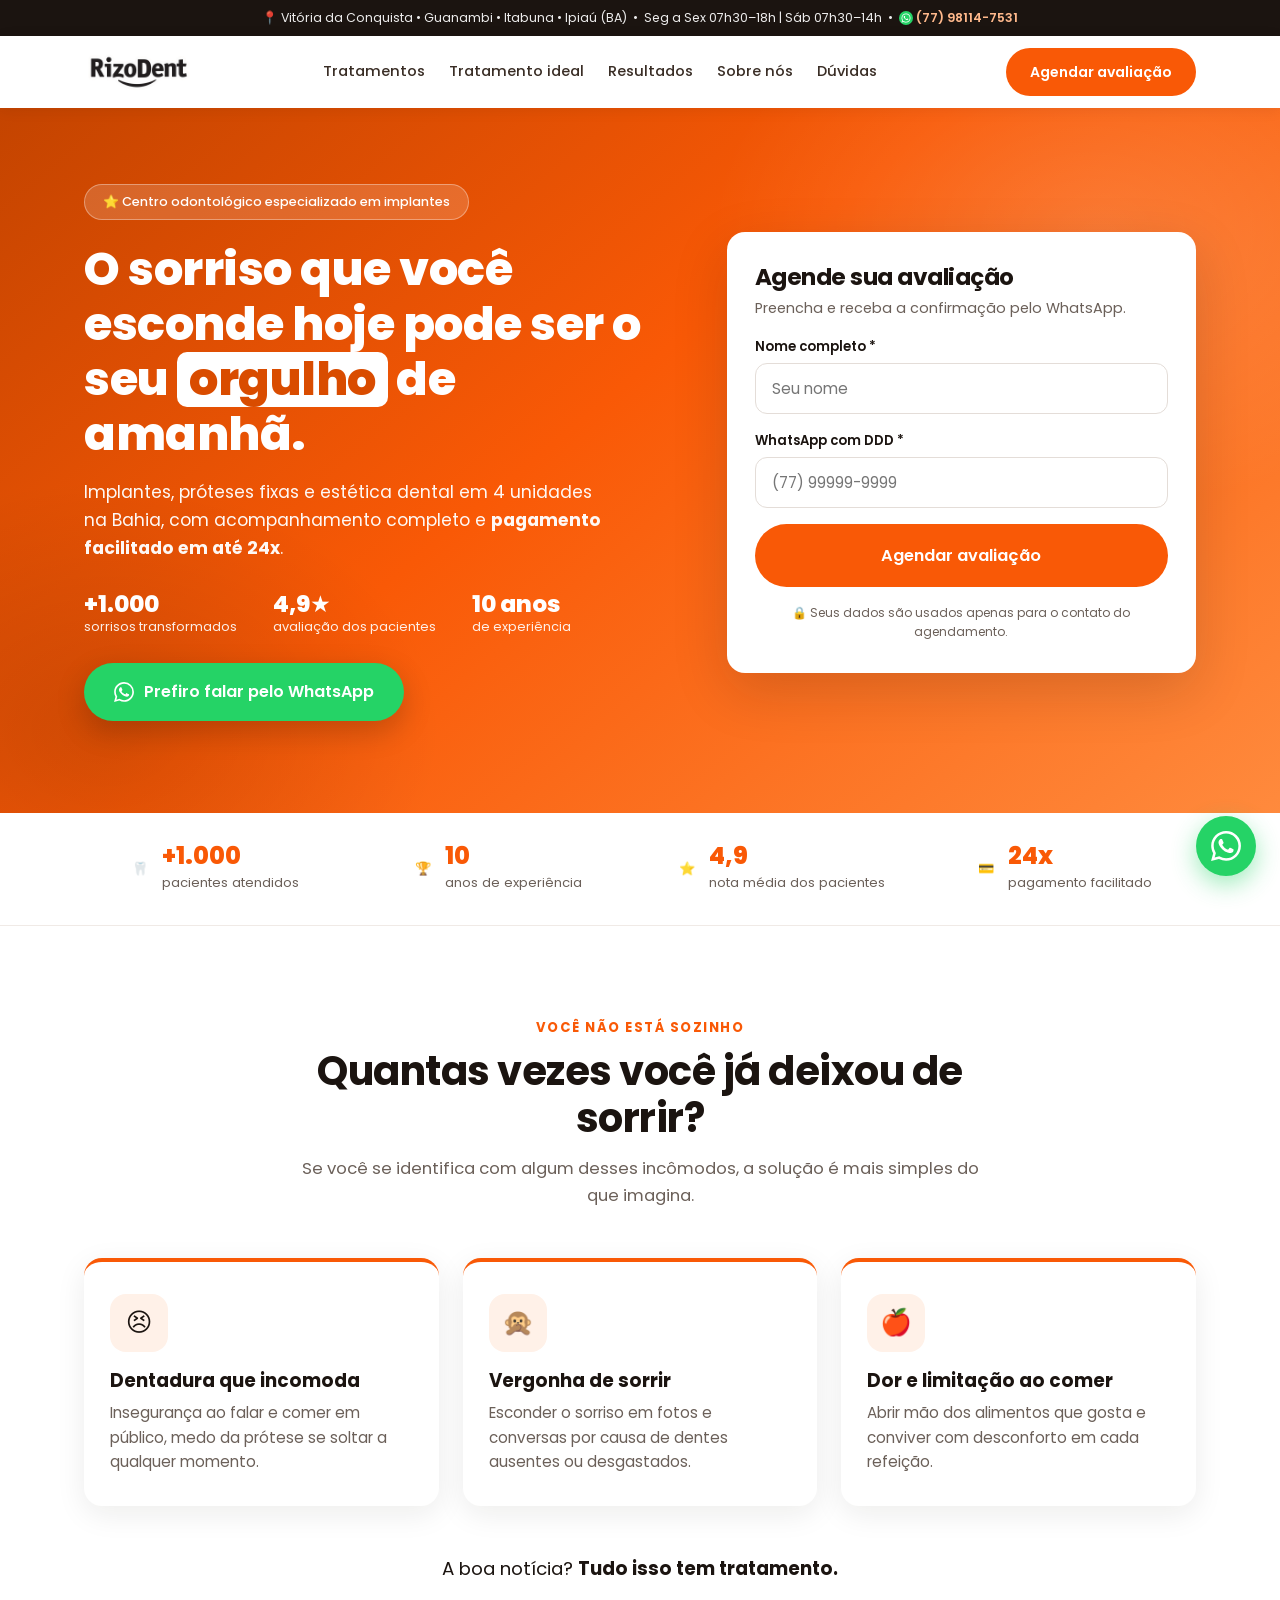
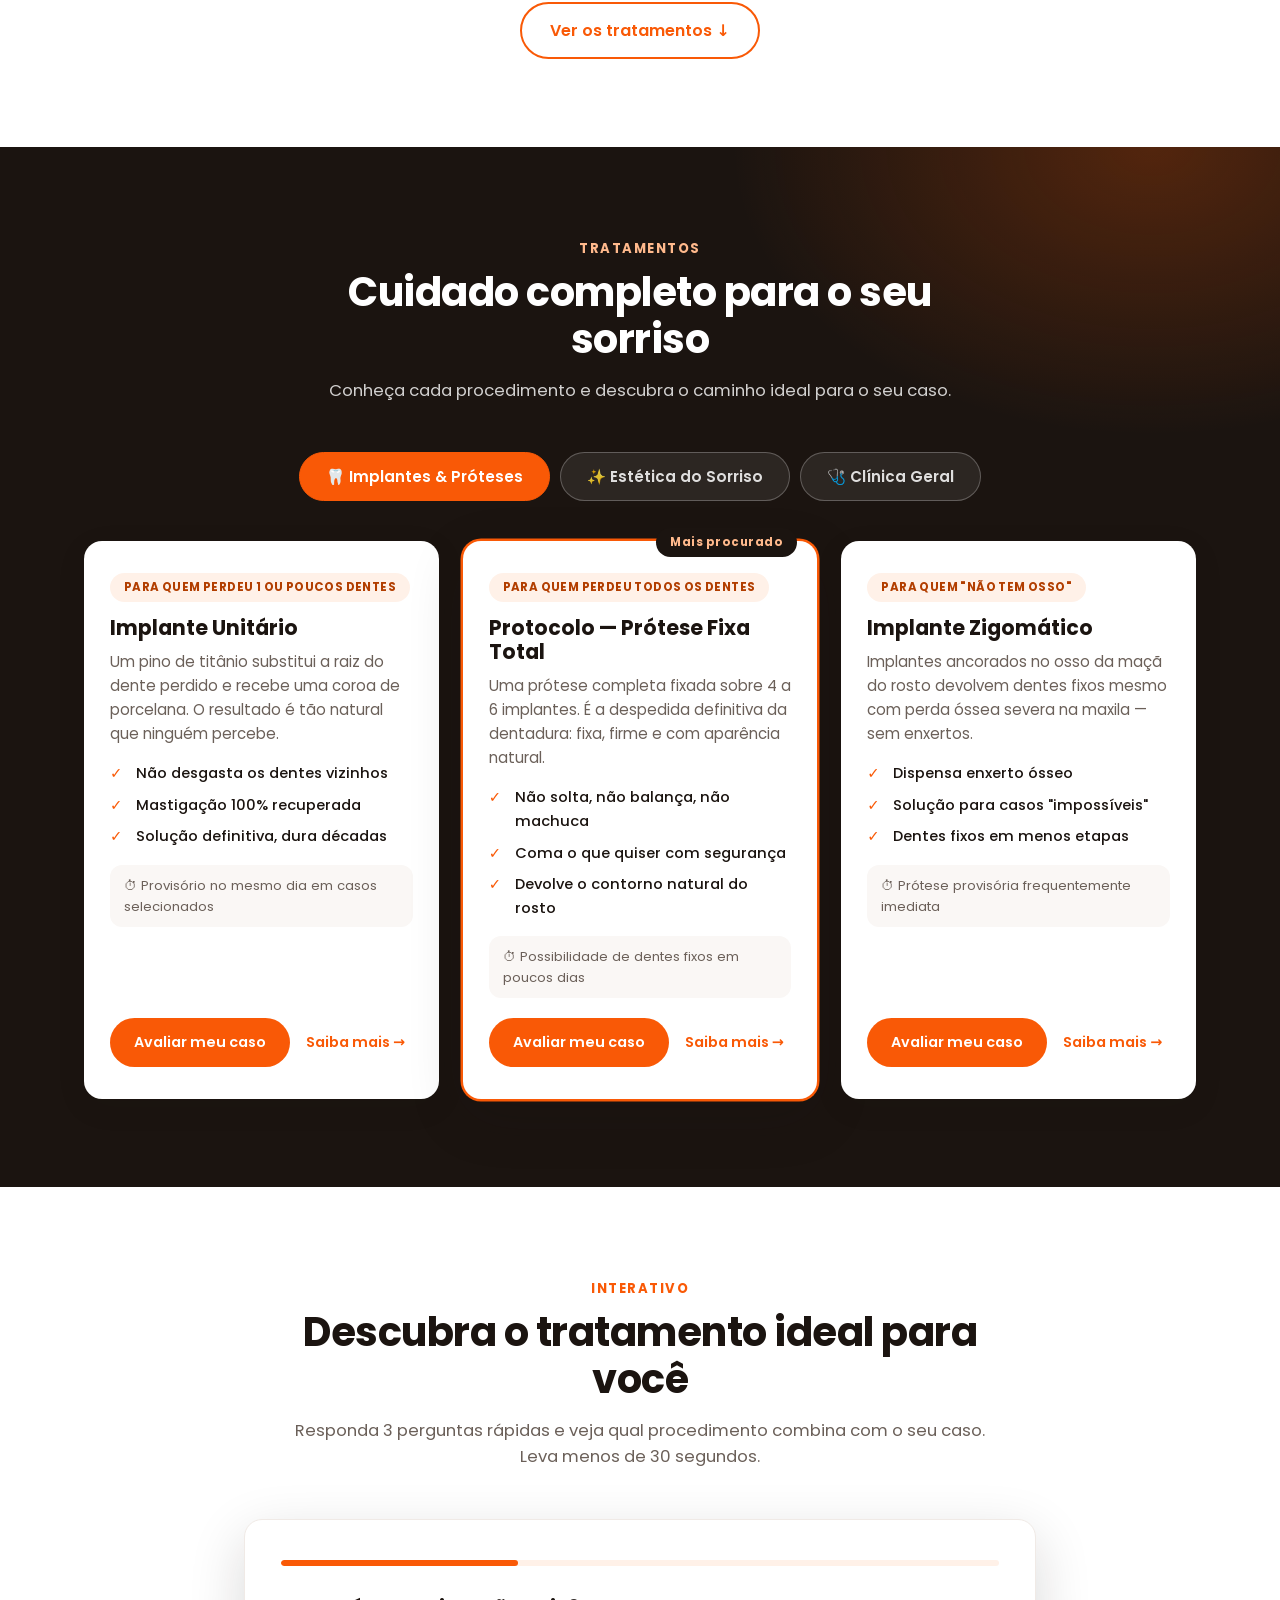
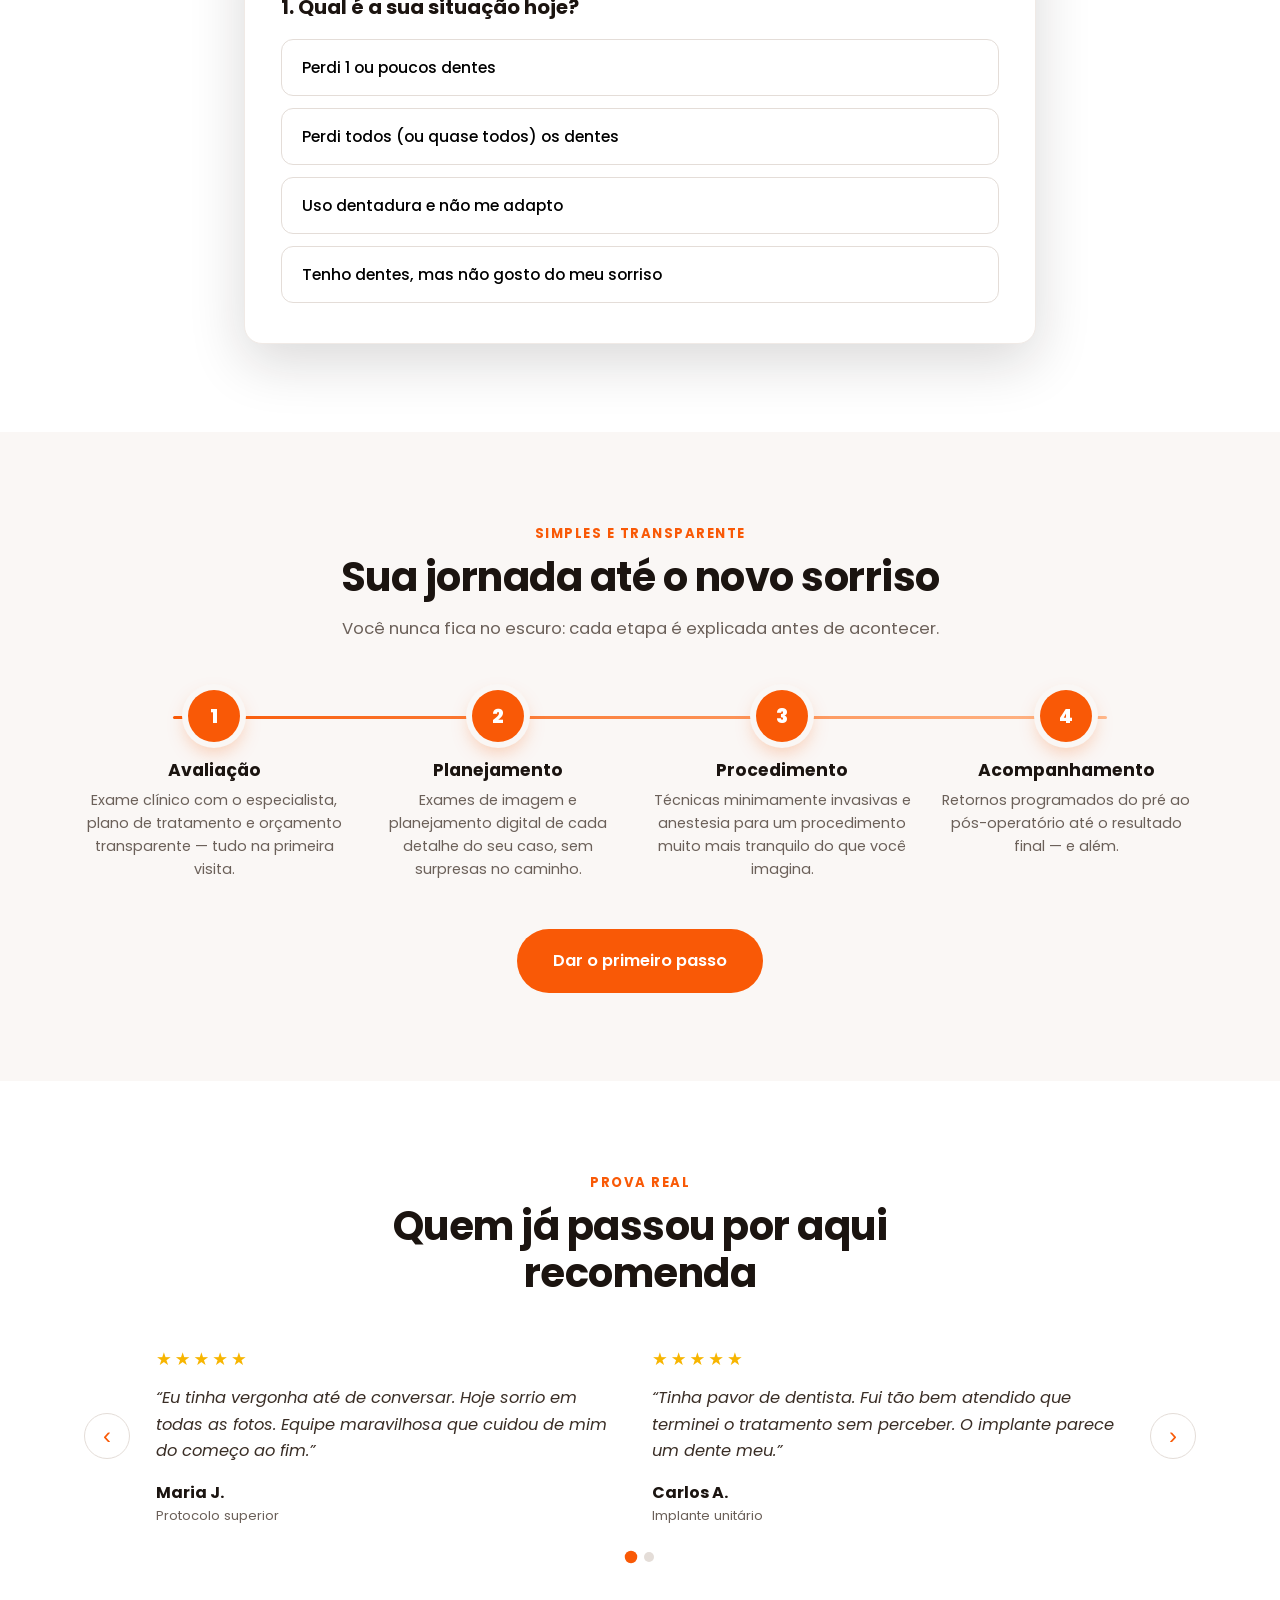
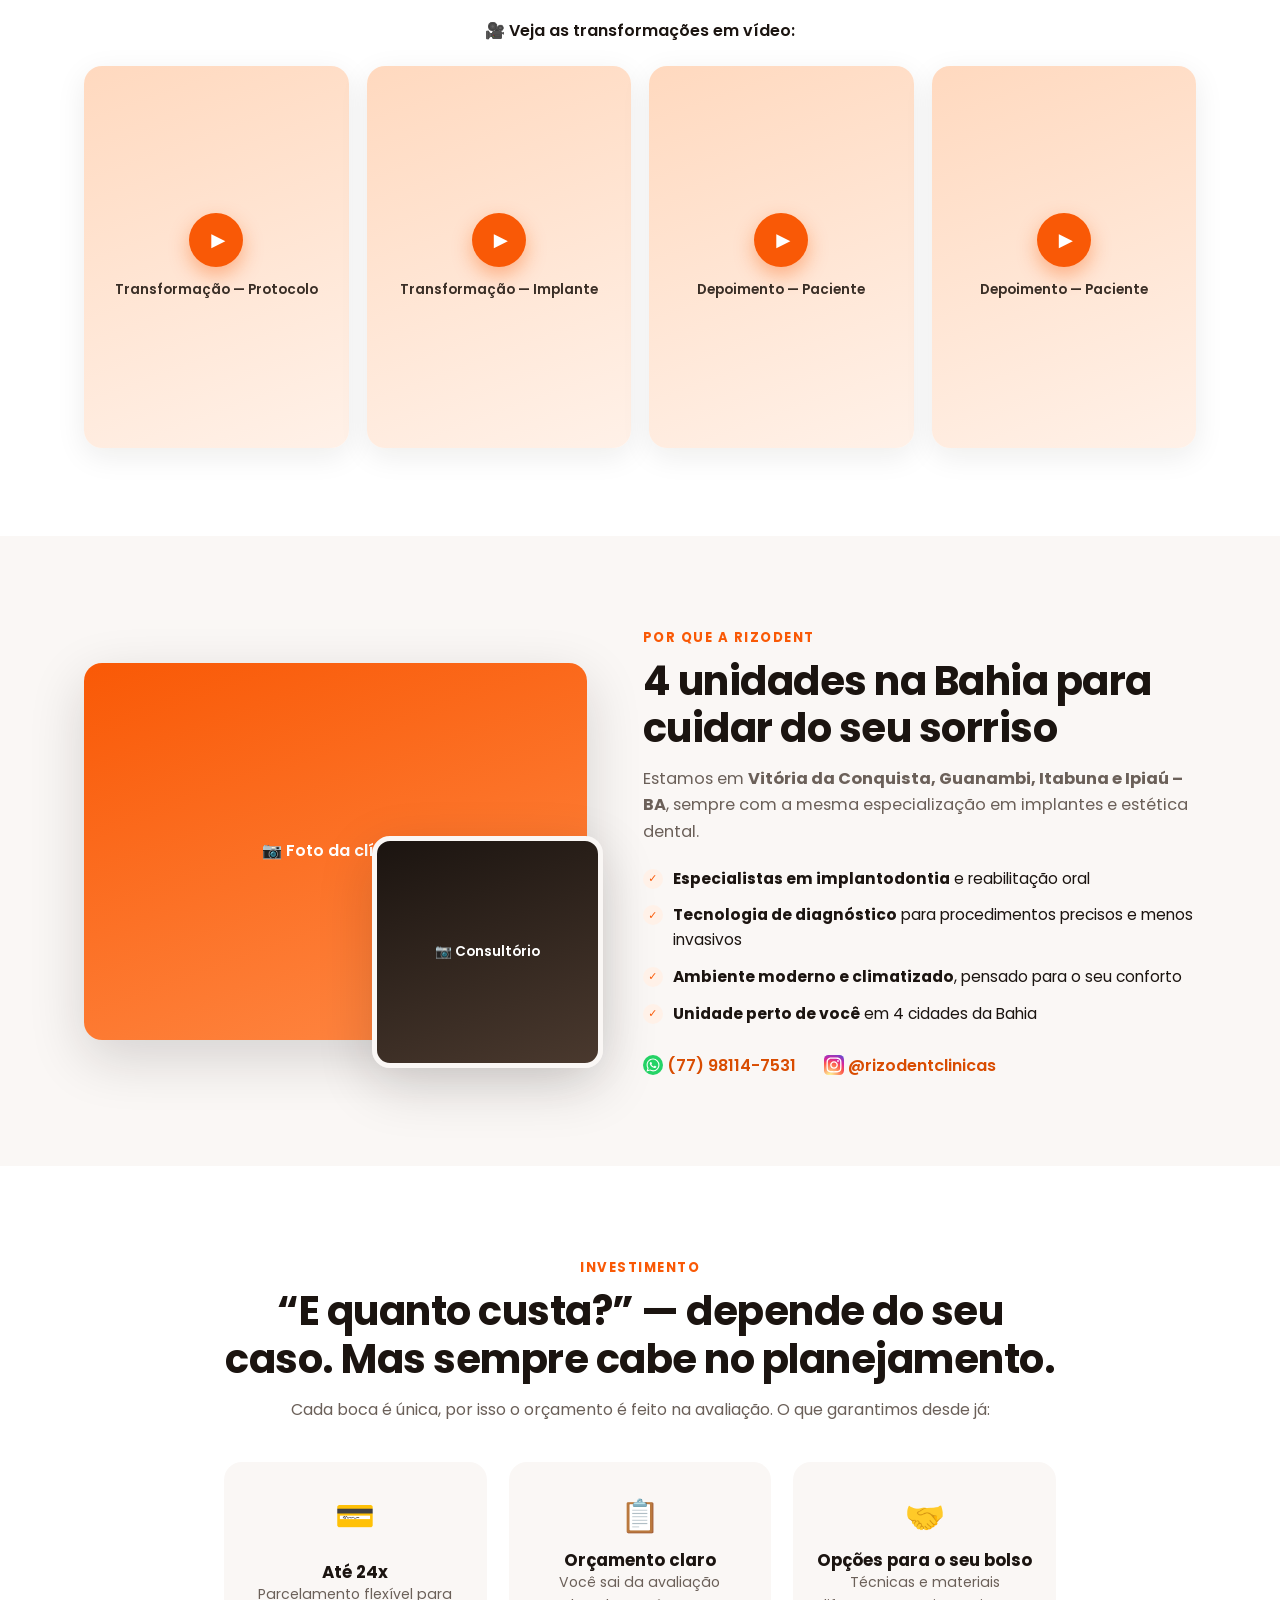
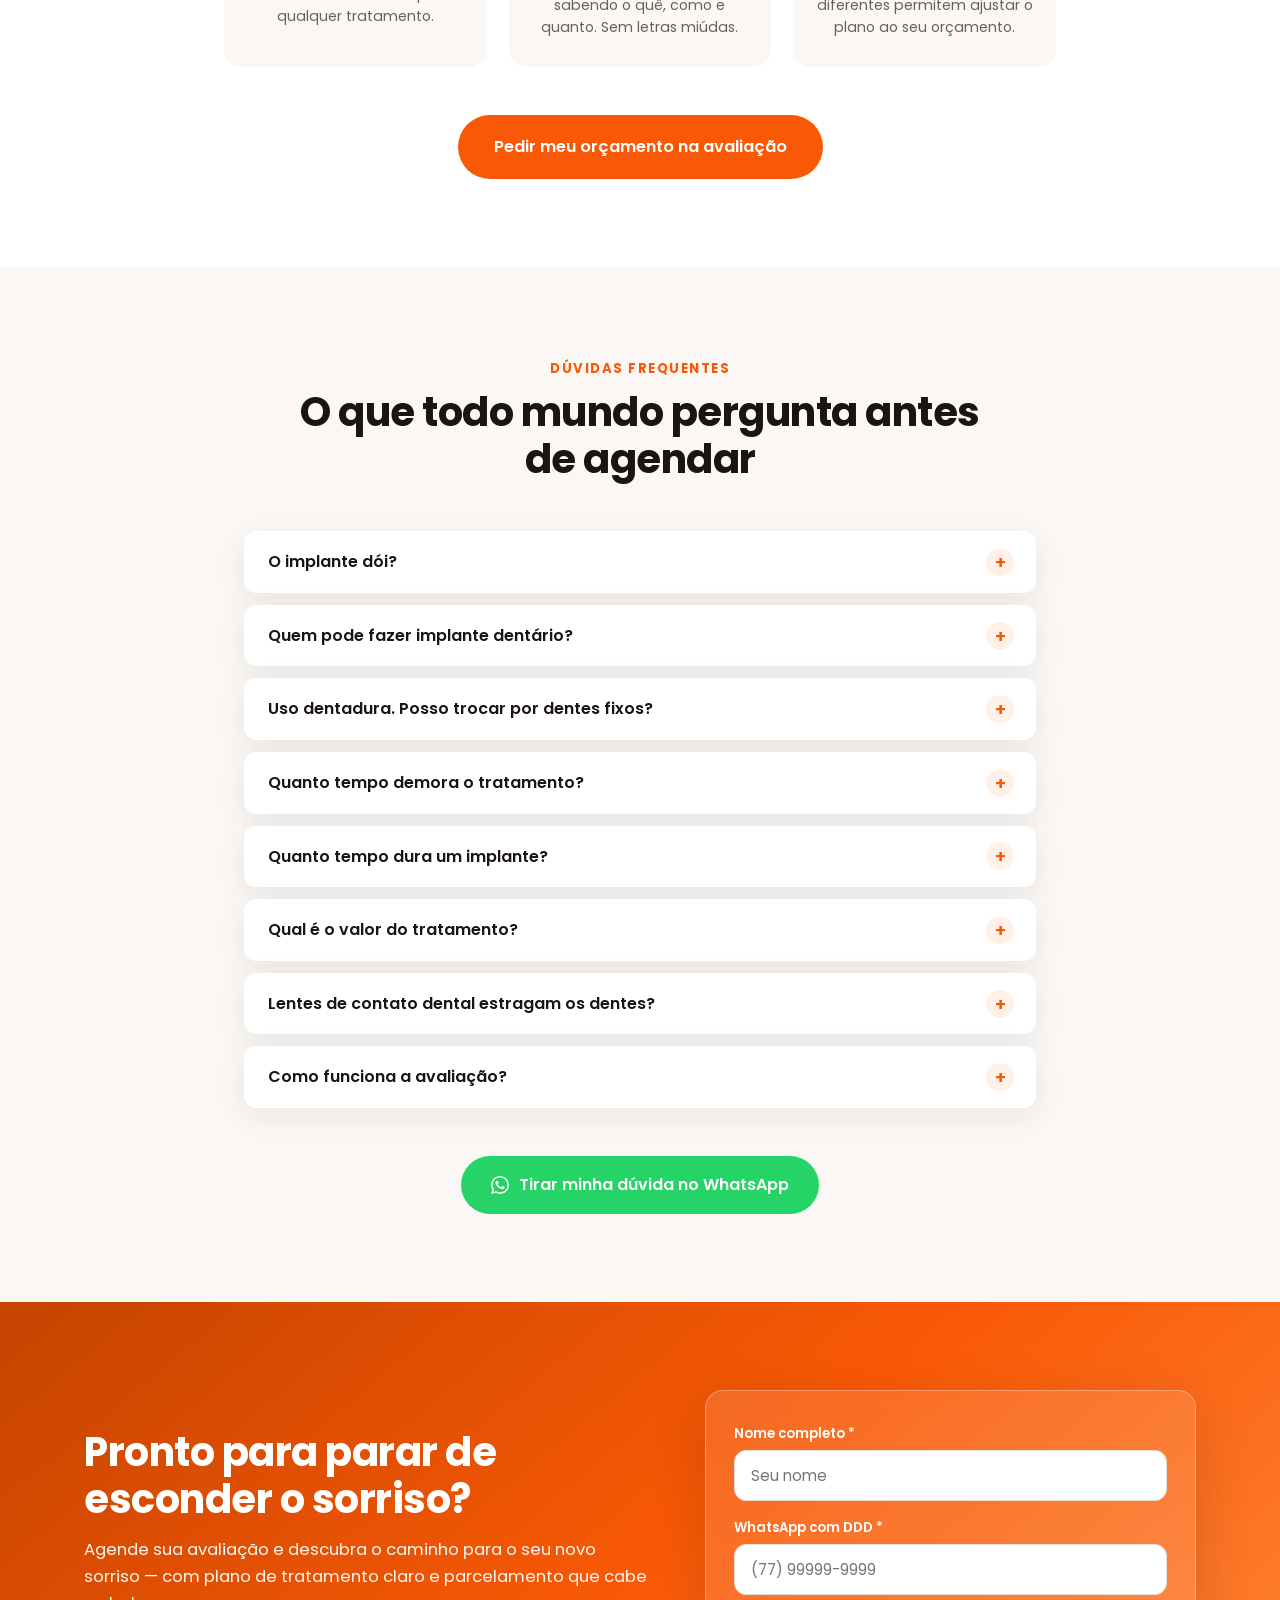
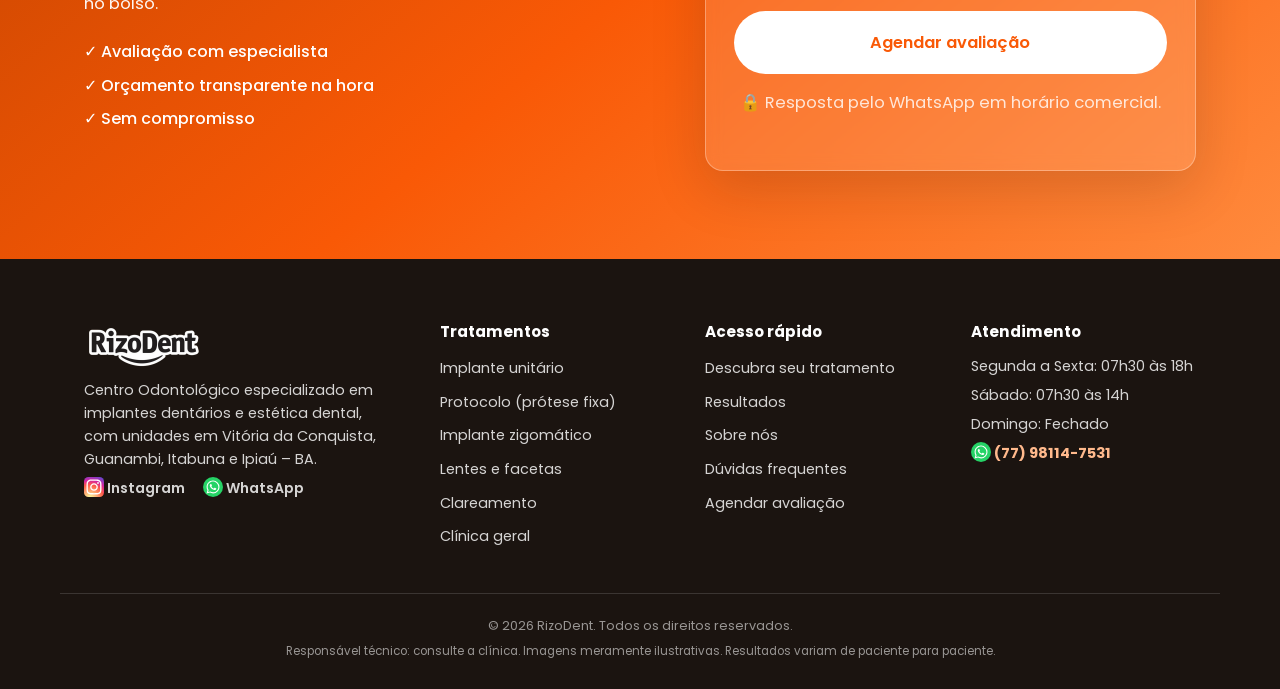
==== commit 6b8b755e: "Agendamento em 2 passos: formulário curto + pop-up com serviço, clínica, dia e horário Formulário vo" ====
--- a/index.html
+++ b/index.html
@@ -11,7 +11,7 @@
   <link rel="preconnect" href="https://fonts.googleapis.com">
   <link rel="preconnect" href="https://fonts.gstatic.com" crossorigin>
   <link href="https://fonts.googleapis.com/css2?family=Poppins:wght@400;500;600;700;800;900&display=swap" rel="stylesheet">
-  <link rel="stylesheet" href="css/style.css?v=4">
+  <link rel="stylesheet" href="css/style.css?v=5">
 </head>
 <body>
 
@@ -44,11 +44,11 @@
       <div class="hero__bg" aria-hidden="true"></div>
       <div class="container hero__inner">
         <div class="hero__content reveal">
-          <span class="chip">📍 Vitória da Conquista, Guanambi, Itabuna e Ipiaú – BA</span>
-          <h1>Seu Novo Sorriso Começa <em>Aqui</em>!</h1>
+          <span class="chip">⭐ Centro odontológico especializado em implantes</span>
+          <h1>O sorriso que você esconde hoje pode ser o seu <em>orgulho</em> de amanhã.</h1>
           <p class="hero__sub">
-            Preencha o formulário, escolha a unidade mais próxima e dê o primeiro passo
-            para conquistar o <strong>sorriso dos seus sonhos</strong>.
+            Implantes, próteses fixas e estética dental em 4 unidades na Bahia,
+            com acompanhamento completo e <strong>pagamento facilitado em até 24x</strong>.
           </p>
           <ul class="hero__proof">
             <li><strong>+1.000</strong><span>sorrisos transformados</span></li>
@@ -77,36 +77,7 @@
               <label for="telefone">WhatsApp com DDD *</label>
               <input type="tel" id="telefone" name="telefone" placeholder="(77) 99999-9999" required inputmode="numeric" autocomplete="tel">
             </div>
-            <div class="form__field">
-              <label for="servico">Serviço desejado *</label>
-              <select id="servico" name="servico" required>
-                <option value="">Selecione</option>
-                <option>Implante Dentário</option>
-                <option>Prótese Dentária</option>
-                <option>Clareamento Dental</option>
-                <option>Facetas Dentárias</option>
-                <option>Lente de Contato Dental</option>
-                <option>Aparelho Ortodôntico</option>
-                <option>Tratamento de Canal (Endodontia)</option>
-                <option>Extração Dentária</option>
-                <option>Limpeza Dentária (Profilaxia)</option>
-              </select>
-            </div>
-            <div class="form__field">
-              <label for="cidade">Cidade mais próxima *</label>
-              <select id="cidade" name="cidade" required>
-                <option value="">Selecione</option>
-                <option>Vitória da Conquista</option>
-                <option>Guanambi</option>
-                <option>Itabuna</option>
-                <option>Ipiaú</option>
-              </select>
-            </div>
-            <div class="form__field">
-              <label for="mensagem">Mensagem (opcional)</label>
-              <textarea id="mensagem" name="mensagem" rows="3" placeholder="Conte-nos sobre sua necessidade..."></textarea>
-            </div>
-            <button type="submit" class="btn btn--primary btn--lg btn--block">Agendar minha avaliação</button>
+            <button type="submit" class="btn btn--primary btn--lg btn--block">Agendar avaliação</button>
             <p class="form__privacy">🔒 Seus dados são usados apenas para o contato do agendamento.</p>
           </form>
         </div>
@@ -581,7 +552,7 @@
             <li>✓ Sem compromisso</li>
           </ul>
         </div>
-        <form class="form form--final lead-form reveal" id="leadFormFinal" novalidate>
+        <form class="form form--final lead-form reveal" novalidate>
           <div class="form__field">
             <label for="f-nome">Nome completo *</label>
             <input type="text" id="f-nome" name="nome" placeholder="Seu nome" required autocomplete="name">
@@ -590,36 +561,7 @@
             <label for="f-telefone">WhatsApp com DDD *</label>
             <input type="tel" id="f-telefone" name="telefone" placeholder="(77) 99999-9999" required inputmode="numeric" autocomplete="tel">
           </div>
-          <div class="form__field">
-            <label for="f-servico">Serviço desejado *</label>
-            <select id="f-servico" name="servico" required>
-              <option value="">Selecione</option>
-              <option>Implante Dentário</option>
-              <option>Prótese Dentária</option>
-              <option>Clareamento Dental</option>
-              <option>Facetas Dentárias</option>
-              <option>Lente de Contato Dental</option>
-              <option>Aparelho Ortodôntico</option>
-              <option>Tratamento de Canal (Endodontia)</option>
-              <option>Extração Dentária</option>
-              <option>Limpeza Dentária (Profilaxia)</option>
-            </select>
-          </div>
-          <div class="form__field">
-            <label for="f-cidade">Cidade mais próxima *</label>
-            <select id="f-cidade" name="cidade" required>
-              <option value="">Selecione</option>
-              <option>Vitória da Conquista</option>
-              <option>Guanambi</option>
-              <option>Itabuna</option>
-              <option>Ipiaú</option>
-            </select>
-          </div>
-          <div class="form__field">
-            <label for="f-mensagem">Mensagem (opcional)</label>
-            <textarea id="f-mensagem" name="mensagem" rows="3" placeholder="Conte-nos sobre sua necessidade..."></textarea>
-          </div>
-          <button type="submit" class="btn btn--light btn--lg btn--block">Agendar minha avaliação</button>
+          <button type="submit" class="btn btn--light btn--lg btn--block">Agendar avaliação</button>
           <p class="form__privacy form__privacy--light">🔒 Resposta pelo WhatsApp em horário comercial.</p>
         </form>
       </div>
@@ -678,6 +620,6 @@
     <svg viewBox="0 0 24 24" width="30" height="30" fill="#fff" aria-hidden="true"><path d="M17.472 14.382c-.297-.149-1.758-.867-2.03-.967-.273-.099-.471-.148-.67.15-.197.297-.767.966-.94 1.164-.173.199-.347.223-.644.075-.297-.15-1.255-.463-2.39-1.475-.883-.788-1.48-1.761-1.653-2.059-.173-.297-.018-.458.13-.606.134-.133.298-.347.446-.52.149-.174.198-.298.298-.497.099-.198.05-.371-.025-.52-.075-.149-.669-1.612-.916-2.207-.242-.579-.487-.5-.669-.51-.173-.008-.371-.01-.57-.01-.198 0-.52.074-.792.372-.272.297-1.04 1.016-1.04 2.479 0 1.462 1.065 2.875 1.213 3.074.149.198 2.096 3.2 5.077 4.487.709.306 1.262.489 1.694.625.712.227 1.36.195 1.871.118.571-.085 1.758-.719 2.006-1.413.248-.694.248-1.289.173-1.413-.074-.124-.272-.198-.57-.347m-5.421 7.403h-.004a9.87 9.87 0 01-5.031-1.378l-.361-.214-3.741.982.998-3.648-.235-.374a9.86 9.86 0 01-1.51-5.26c.001-5.45 4.436-9.884 9.888-9.884 2.64 0 5.122 1.03 6.988 2.898a9.825 9.825 0 012.893 6.994c-.003 5.45-4.437 9.884-9.885 9.884m8.413-18.297A11.815 11.815 0 0012.05 0C5.495 0 .16 5.335.157 11.892c0 2.096.547 4.142 1.588 5.945L.057 24l6.305-1.654a11.882 11.882 0 005.683 1.448h.005c6.554 0 11.89-5.335 11.893-11.893a11.821 11.821 0 00-3.48-8.413Z"/></svg>
   </a>
 
-  <script src="js/main.js?v=4"></script>
+  <script src="js/main.js?v=5"></script>
 </body>
 </html>
--- a/css/style.css
+++ b/css/style.css
@@ -724,6 +724,60 @@
 @keyframes pulse {
   0%, 100% { box-shadow: 0 8px 24px rgba(37, 211, 102, .45), 0 0 0 0 rgba(37, 211, 102, .4); }
   50% { box-shadow: 0 8px 24px rgba(37, 211, 102, .45), 0 0 0 14px rgba(37, 211, 102, 0); }
+}
+
+/* ===== Modal de agendamento ===== */
+.modal-overlay {
+  position: fixed;
+  inset: 0;
+  z-index: 200;
+  background: rgba(27, 20, 16, .6);
+  backdrop-filter: blur(4px);
+  display: grid;
+  place-items: center;
+  padding: 20px;
+  animation: fadeIn .2s ease;
+}
+.modal-overlay[hidden] { display: none; }
+.modal {
+  position: relative;
+  background: var(--white);
+  border-radius: var(--radius);
+  box-shadow: var(--shadow-lg);
+  padding: 34px 30px 28px;
+  width: min(480px, 100%);
+  max-height: 90vh;
+  overflow-y: auto;
+  display: grid;
+  gap: 16px;
+  animation: modalIn .25s ease;
+}
+@keyframes modalIn {
+  from { opacity: 0; transform: translateY(18px) scale(.97); }
+  to { opacity: 1; transform: none; }
+}
+.modal h3 { font-size: 1.3rem; padding-right: 30px; }
+.modal__sub { color: var(--gray-600); font-size: .9rem; margin-top: -10px; }
+.modal__close {
+  position: absolute;
+  top: 14px;
+  right: 14px;
+  width: 36px;
+  height: 36px;
+  border: 0;
+  border-radius: 50%;
+  background: var(--gray-100);
+  color: var(--gray-600);
+  font-size: 1.3rem;
+  line-height: 1;
+  cursor: pointer;
+  transition: background .15s, color .15s;
+}
+.modal__close:hover { background: var(--orange-light); color: var(--orange-dark); }
+.modal__grid { display: grid; grid-template-columns: 1fr 1fr; gap: 14px; }
+@media (max-width: 480px) {
+  .modal { padding: 28px 20px 22px; }
+  .modal__grid { grid-template-columns: 1fr; }
 }
 
 /* ===== Reveal ===== */
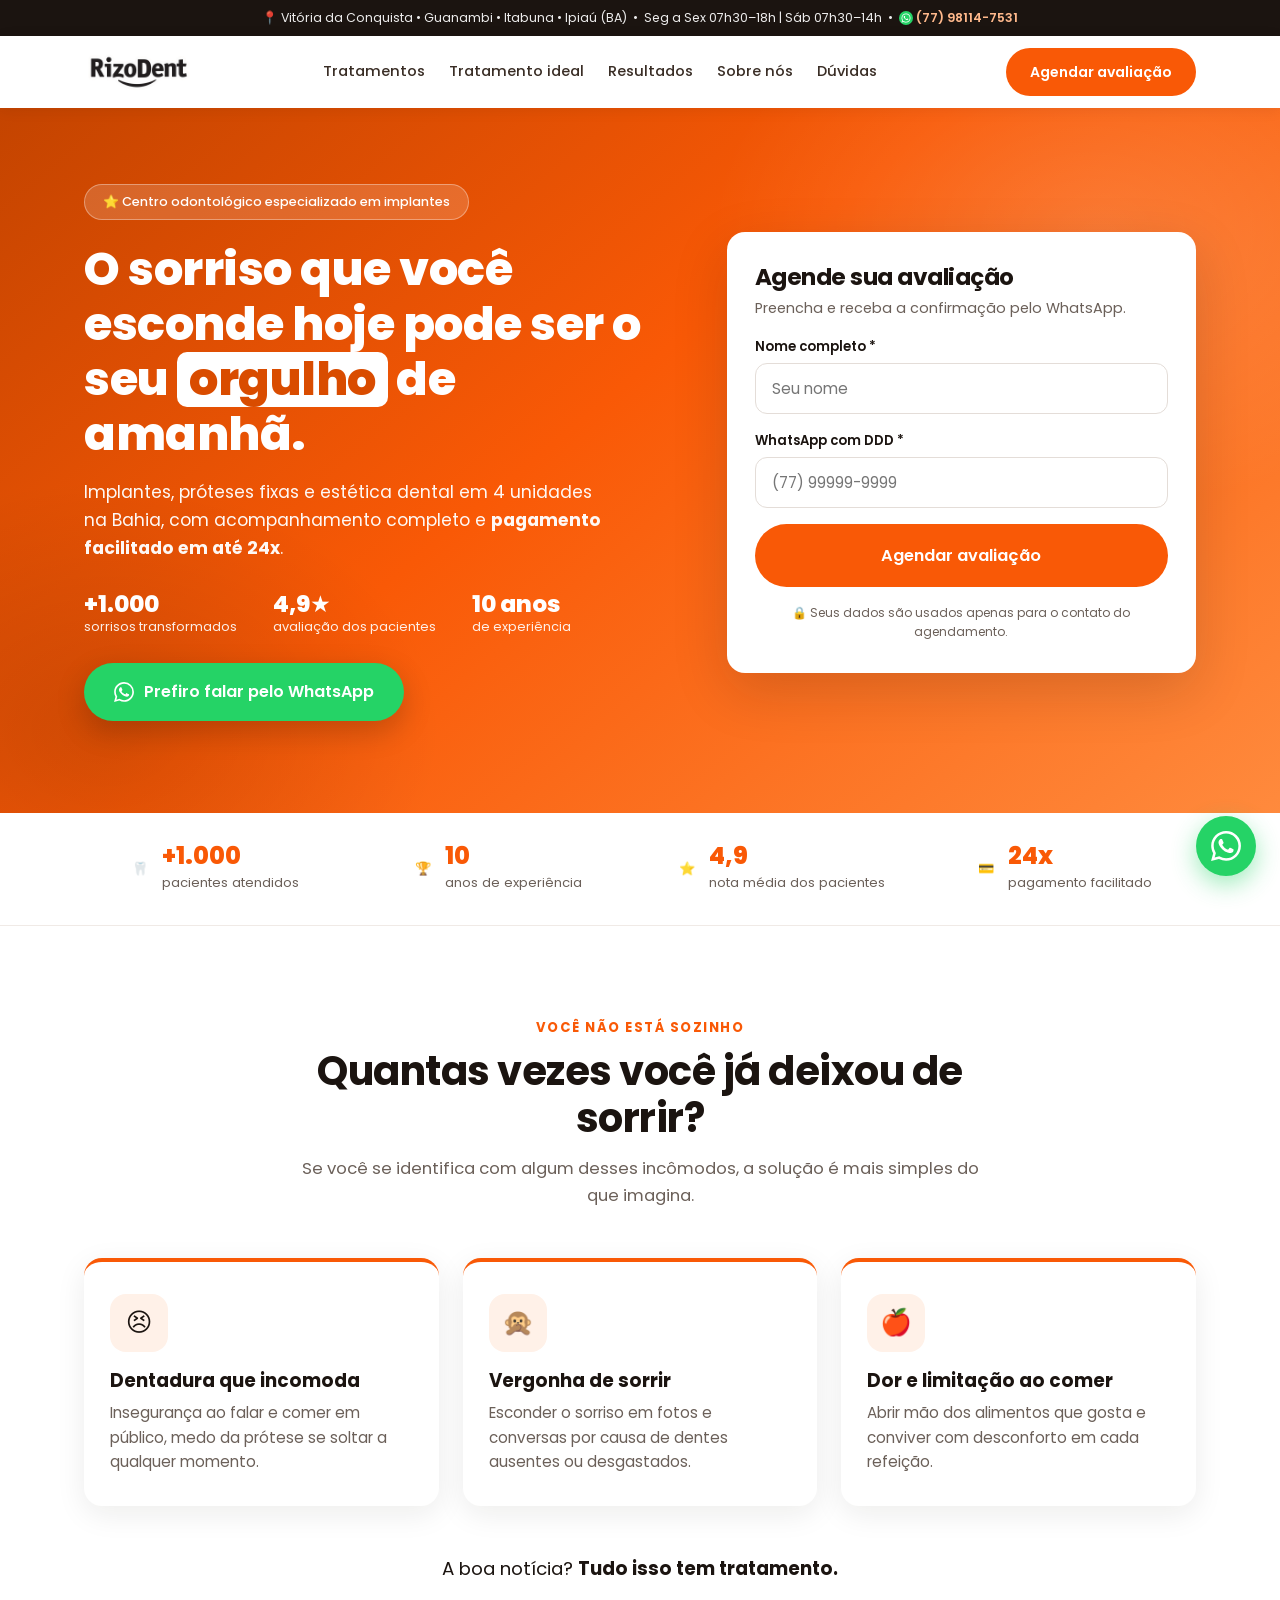
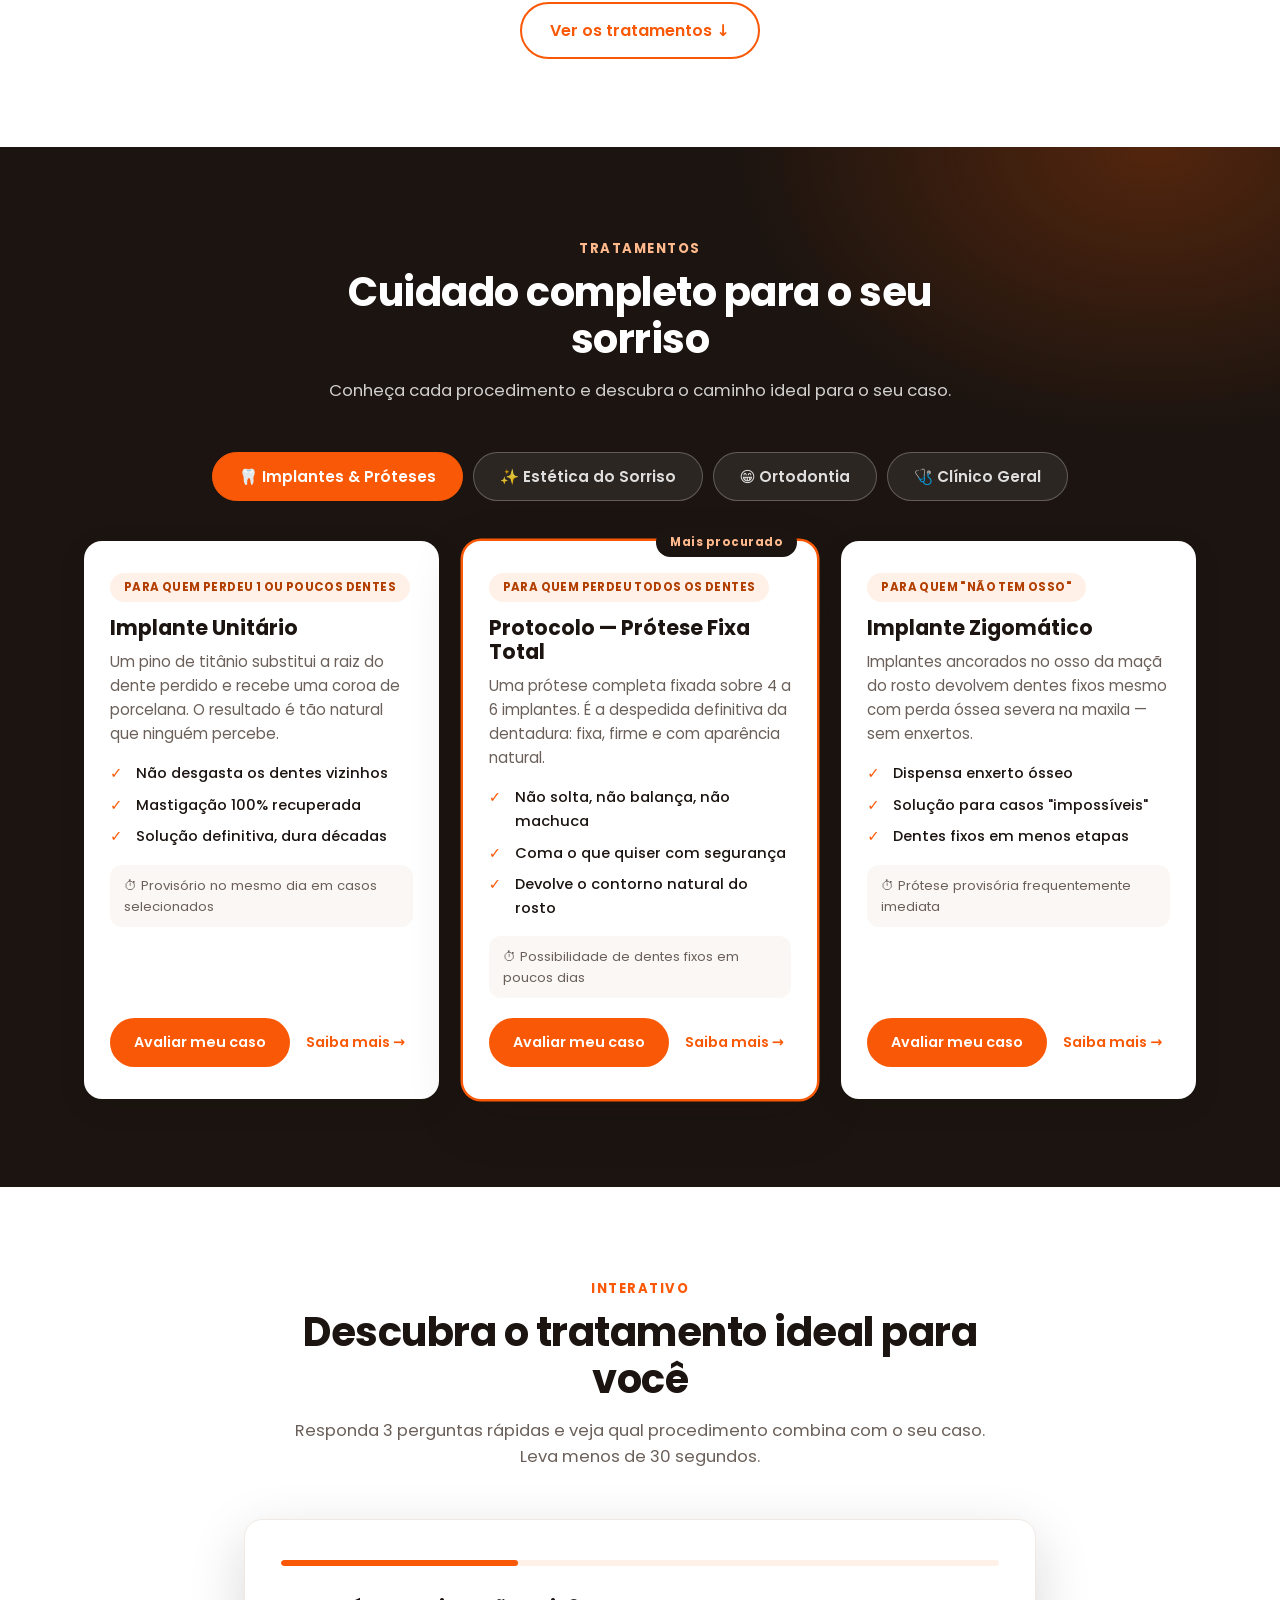
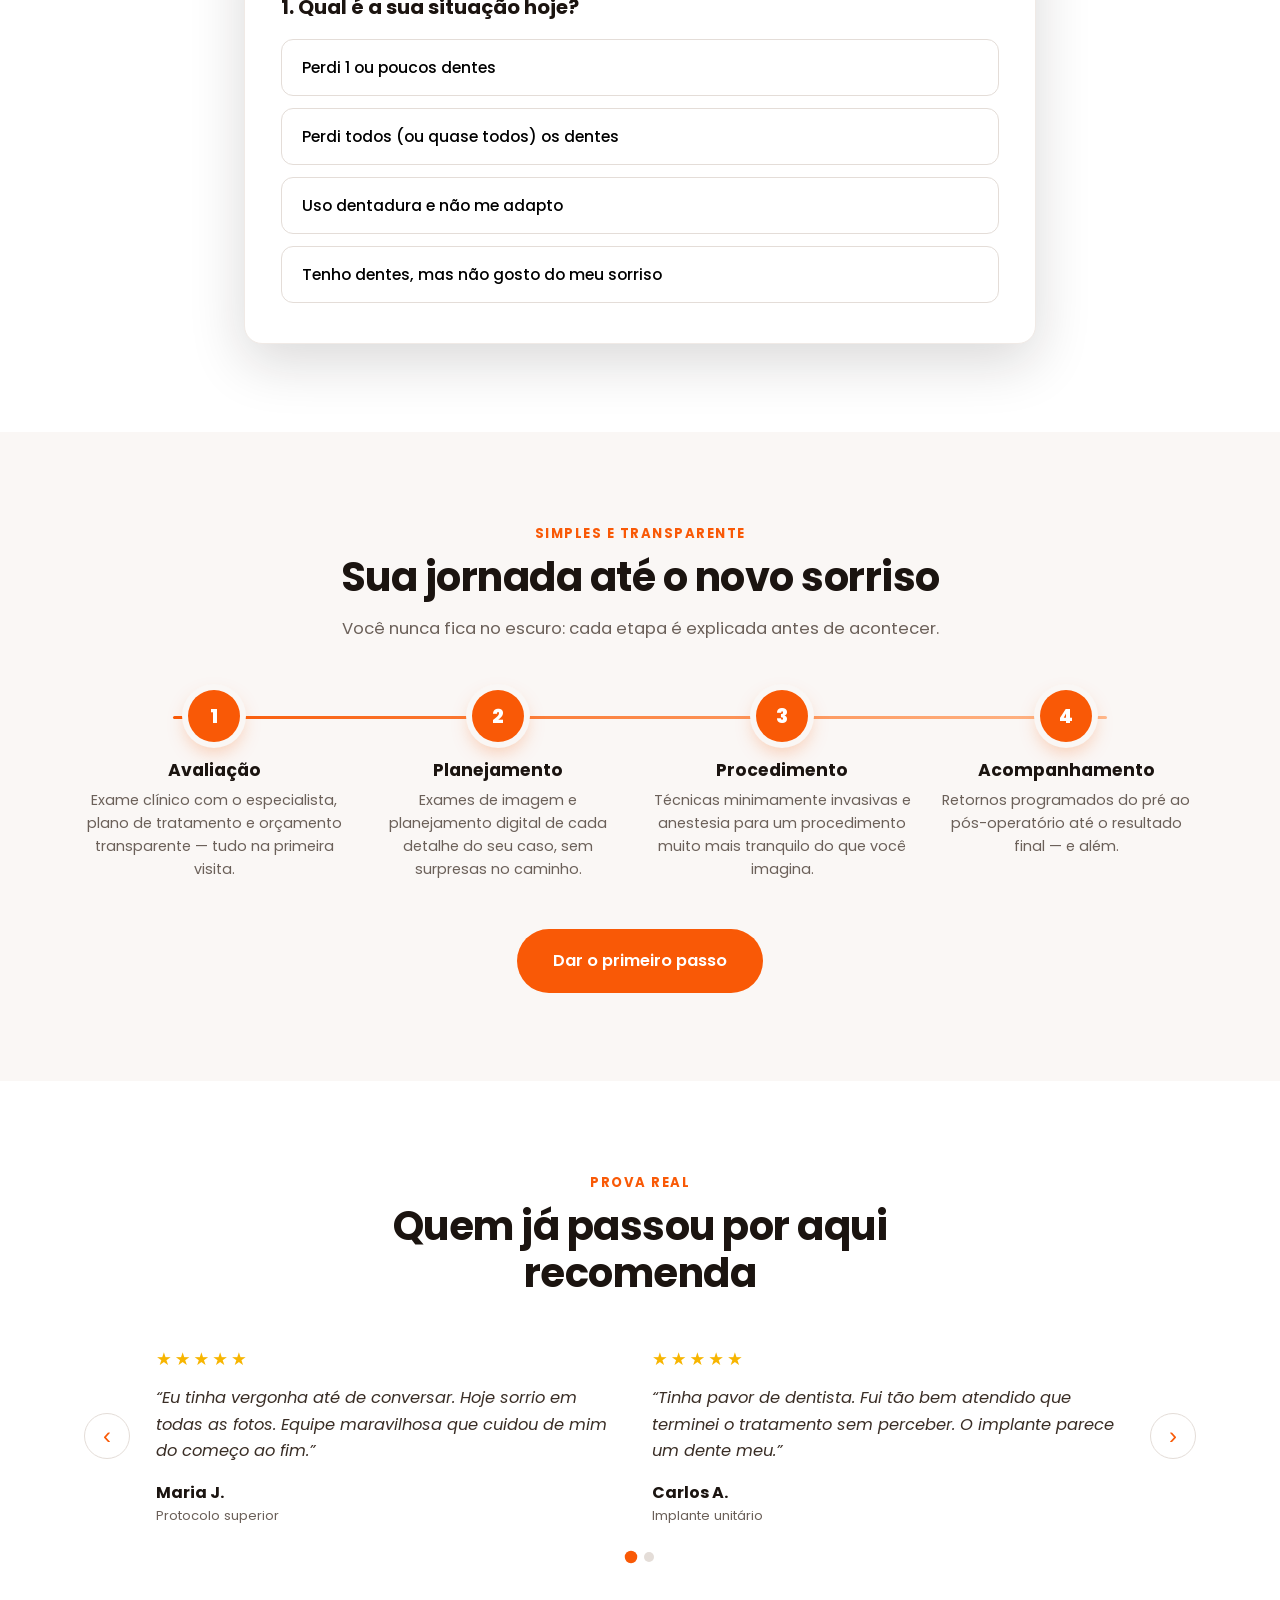
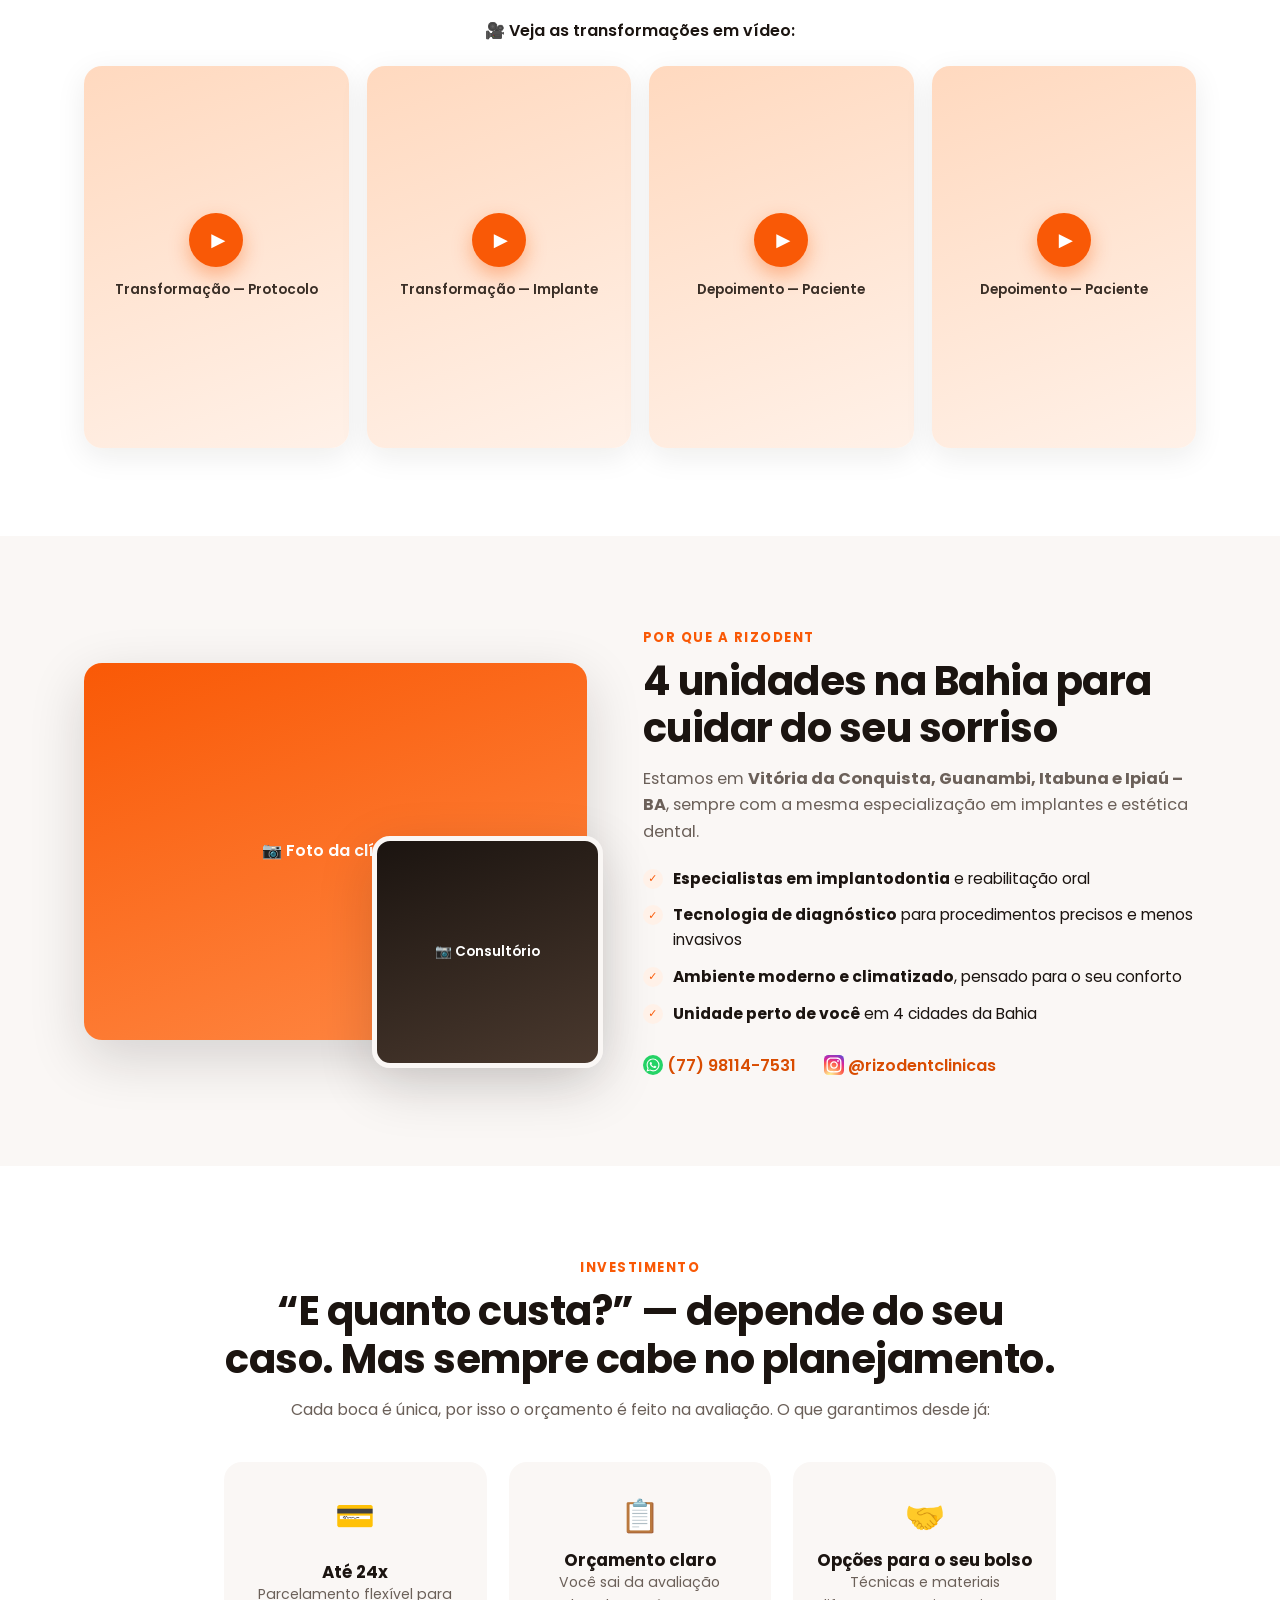
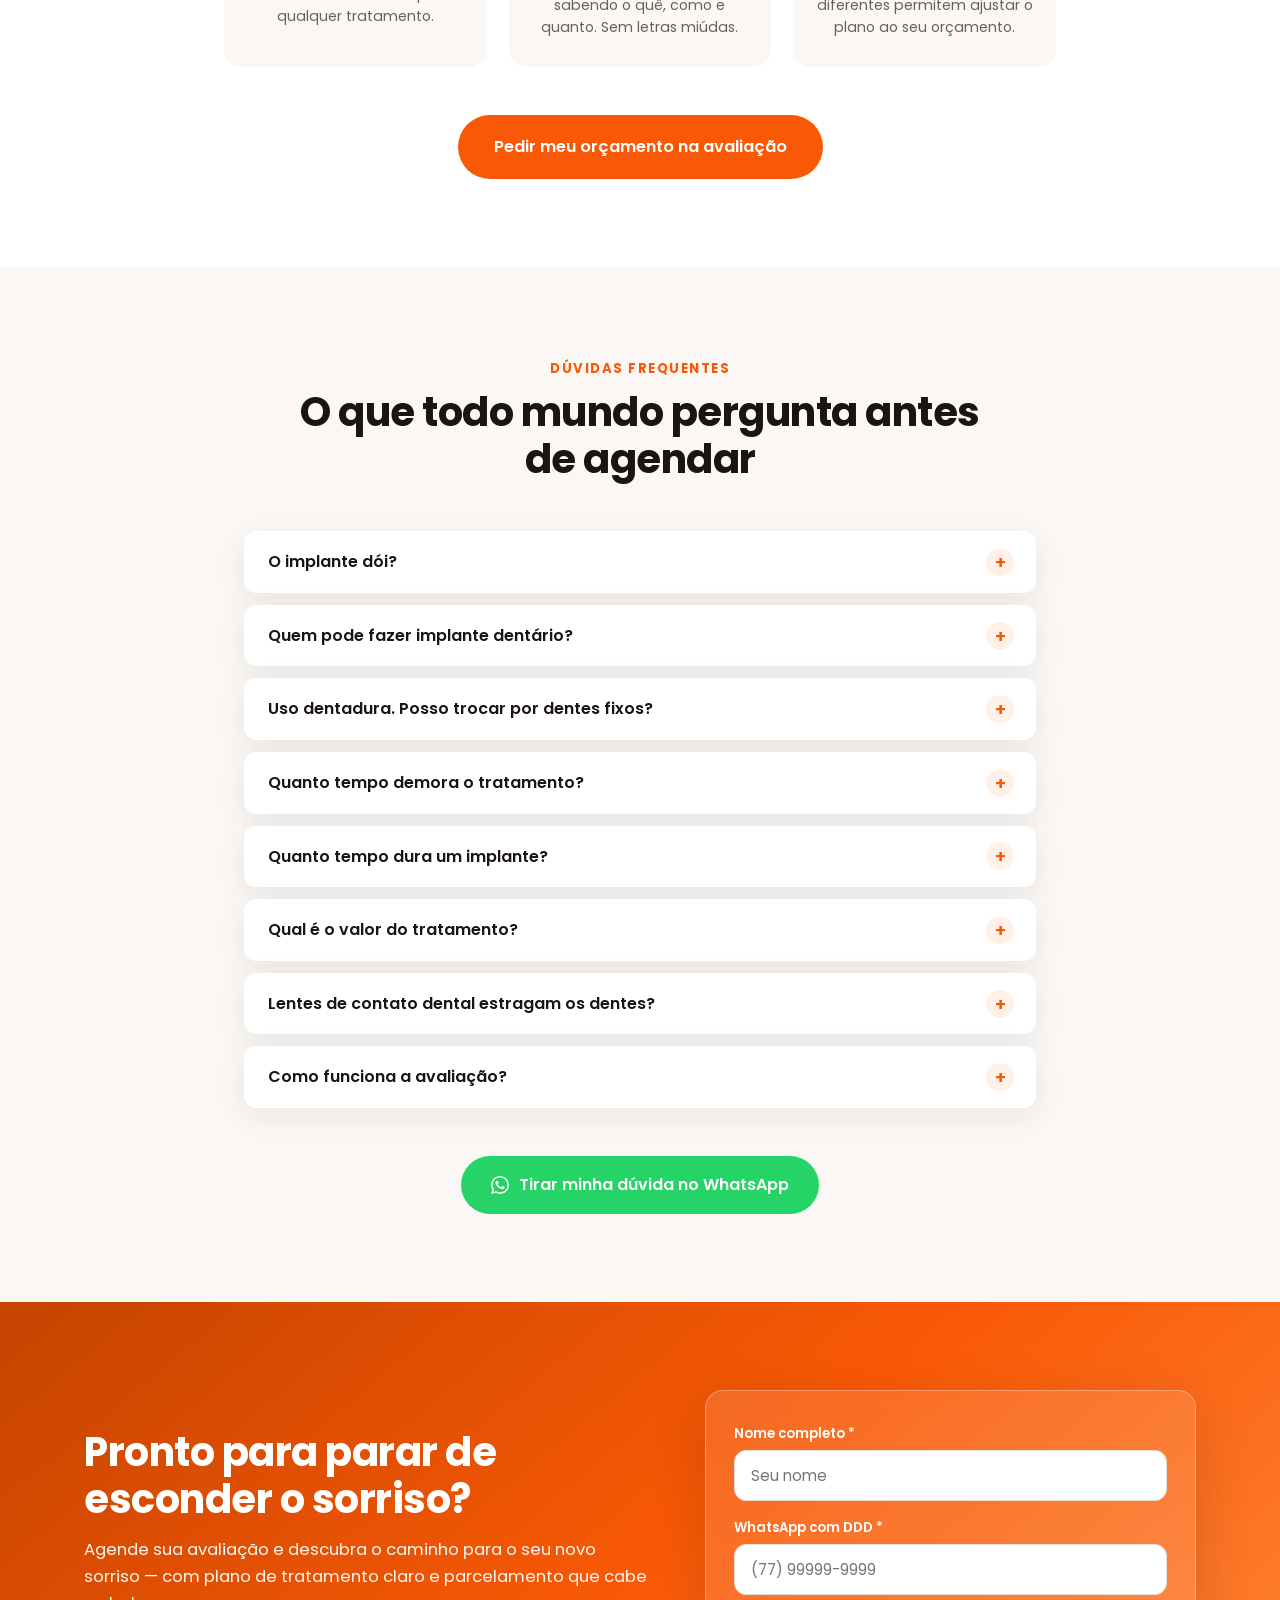
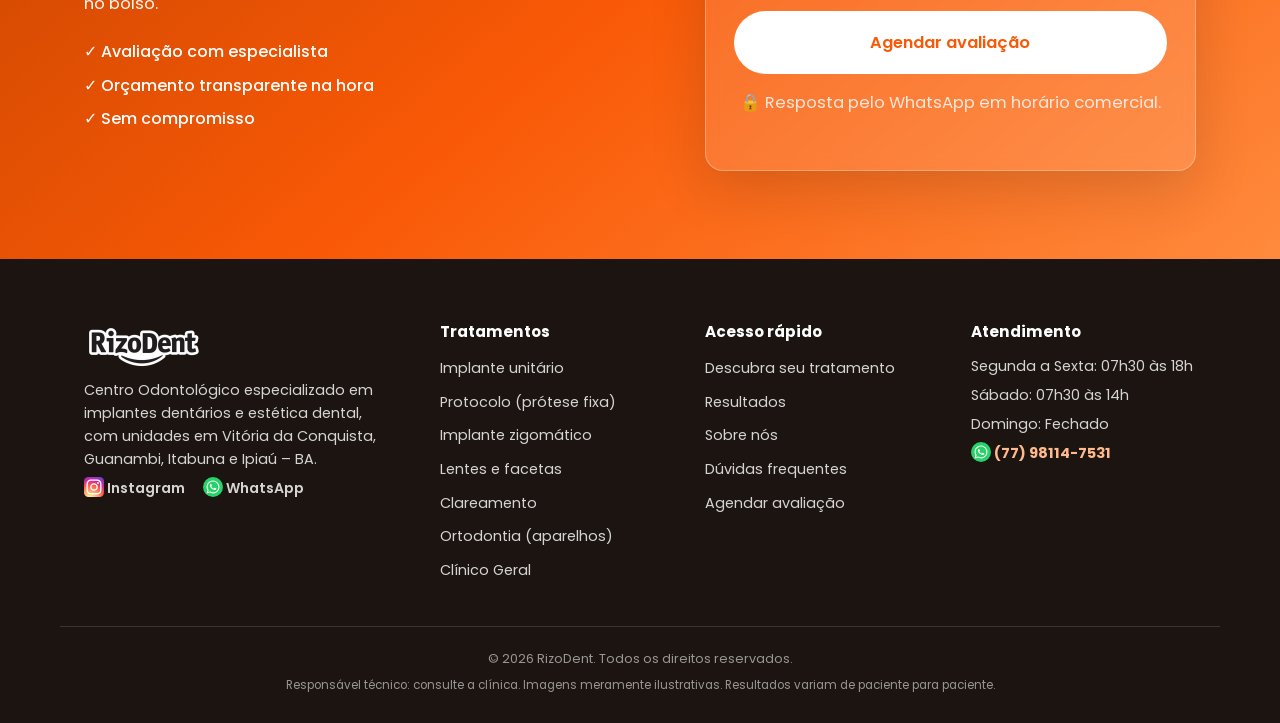
==== commit f372f7b8: "Clínico Geral, página de Ortodontia, opção Outros, 'Vim do site' e unidades com Maps no Sobre - Rótu" ====
--- a/index.html
+++ b/index.html
@@ -11,13 +11,13 @@
   <link rel="preconnect" href="https://fonts.googleapis.com">
   <link rel="preconnect" href="https://fonts.gstatic.com" crossorigin>
   <link href="https://fonts.googleapis.com/css2?family=Poppins:wght@400;500;600;700;800;900&display=swap" rel="stylesheet">
-  <link rel="stylesheet" href="css/style.css?v=5">
+  <link rel="stylesheet" href="css/style.css?v=6">
 </head>
 <body>
 
   <!-- ===== Topbar ===== -->
   <div class="topbar">
-    <p>📍 Vitória da Conquista • Guanambi • Itabuna • Ipiaú (BA)&ensp;•&ensp;Seg a Sex 07h30–18h | Sáb 07h30–14h&ensp;•&ensp;<a href="https://wa.me/5577981147531" target="_blank" rel="noopener"><img class="icon-img icon-img--sm" src="img/whatsapp.svg" alt=""> (77) 98114-7531</a></p>
+    <p>📍 Vitória da Conquista • Guanambi • Itabuna • Ipiaú (BA)&ensp;•&ensp;Seg a Sex 07h30–18h | Sáb 07h30–14h&ensp;•&ensp;<a href="https://wa.me/5577981147531?text=Ol%C3%A1!%20Vim%20do%20site." target="_blank" rel="noopener"><img class="icon-img icon-img--sm" src="img/whatsapp.svg" alt=""> (77) 98114-7531</a></p>
   </div>
 
   <!-- ===== Header ===== -->
@@ -56,7 +56,7 @@
             <li><strong>10 anos</strong><span>de experiência</span></li>
           </ul>
           <div class="hero__whats">
-            <a href="https://wa.me/5577981147531?text=Ol%C3%A1!%20Quero%20agendar%20uma%20avalia%C3%A7%C3%A3o%20na%20RizoDent."
+            <a href="https://wa.me/5577981147531?text=Ol%C3%A1!%20Vim%20do%20site.%20Quero%20agendar%20uma%20avalia%C3%A7%C3%A3o%20na%20RizoDent."
                class="btn btn--whatsapp" target="_blank" rel="noopener">
               <svg viewBox="0 0 24 24" width="20" height="20" fill="currentColor" aria-hidden="true"><path d="M17.472 14.382c-.297-.149-1.758-.867-2.03-.967-.273-.099-.471-.148-.67.15-.197.297-.767.966-.94 1.164-.173.199-.347.223-.644.075-.297-.15-1.255-.463-2.39-1.475-.883-.788-1.48-1.761-1.653-2.059-.173-.297-.018-.458.13-.606.134-.133.298-.347.446-.52.149-.174.198-.298.298-.497.099-.198.05-.371-.025-.52-.075-.149-.669-1.612-.916-2.207-.242-.579-.487-.5-.669-.51-.173-.008-.371-.01-.57-.01-.198 0-.52.074-.792.372-.272.297-1.04 1.016-1.04 2.479 0 1.462 1.065 2.875 1.213 3.074.149.198 2.096 3.2 5.077 4.487.709.306 1.262.489 1.694.625.712.227 1.36.195 1.871.118.571-.085 1.758-.719 2.006-1.413.248-.694.248-1.289.173-1.413-.074-.124-.272-.198-.57-.347m-5.421 7.403h-.004a9.87 9.87 0 01-5.031-1.378l-.361-.214-3.741.982.998-3.648-.235-.374a9.86 9.86 0 01-1.51-5.26c.001-5.45 4.436-9.884 9.888-9.884 2.64 0 5.122 1.03 6.988 2.898a9.825 9.825 0 012.893 6.994c-.003 5.45-4.437 9.884-9.885 9.884m8.413-18.297A11.815 11.815 0 0012.05 0C5.495 0 .16 5.335.157 11.892c0 2.096.547 4.142 1.588 5.945L.057 24l6.305-1.654a11.882 11.882 0 005.683 1.448h.005c6.554 0 11.89-5.335 11.893-11.893a11.821 11.821 0 00-3.48-8.413Z"/></svg>
               Prefiro falar pelo WhatsApp
@@ -138,7 +138,8 @@
         <div class="tabs reveal" role="tablist" aria-label="Categorias de tratamento">
           <button class="tab active" role="tab" aria-selected="true" data-tab="implantes">🦷 Implantes &amp; Próteses</button>
           <button class="tab" role="tab" aria-selected="false" data-tab="estetica">✨ Estética do Sorriso</button>
-          <button class="tab" role="tab" aria-selected="false" data-tab="clinica">🩺 Clínica Geral</button>
+          <button class="tab" role="tab" aria-selected="false" data-tab="ortodontia">😁 Ortodontia</button>
+          <button class="tab" role="tab" aria-selected="false" data-tab="clinica">🩺 Clínico Geral</button>
         </div>
 
         <!-- Implantes -->
@@ -245,6 +246,57 @@
         </div>
 
         <!-- Clínica geral -->
+        <!-- Ortodontia -->
+        <div class="tab-panel" id="panel-ortodontia" role="tabpanel" hidden>
+          <div class="cards-3 cards-3--wide">
+            <article class="card card--treatment reveal">
+              <span class="card__tag">O mais usado no Brasil</span>
+              <h3>Aparelho Fixo Tradicional</h3>
+              <p>Corrige o alinhamento dos dentes com eficiência, segurança e o melhor custo-benefício.</p>
+              <ul>
+                <li>Trata de casos simples a complexos</li>
+                <li>Borrachinhas personalizáveis</li>
+                <li>Manutenções mensais rápidas</li>
+              </ul>
+              <div class="card__meta"><span>⏱ Tratamento médio de 12 a 36 meses</span></div>
+              <div class="card__actions">
+                <a href="#agendar" class="btn btn--primary btn--sm">Avaliar meu caso</a>
+                <a href="ortodontia.html" class="card__more">Saiba mais →</a>
+              </div>
+            </article>
+            <article class="card card--treatment reveal">
+              <span class="card__tag">Discrição no dia a dia</span>
+              <h3>Aparelho Estético</h3>
+              <p>Bráquetes transparentes que se misturam aos dentes — a eficiência do fixo, sem chamar atenção.</p>
+              <ul>
+                <li>Visual discreto em fotos e reuniões</li>
+                <li>Mesma eficiência do tradicional</li>
+                <li>Ideal para adultos</li>
+              </ul>
+              <div class="card__meta"><span>⏱ Tratamento médio de 12 a 36 meses</span></div>
+              <div class="card__actions">
+                <a href="#agendar" class="btn btn--primary btn--sm">Avaliar meu caso</a>
+                <a href="ortodontia.html" class="card__more">Saiba mais →</a>
+              </div>
+            </article>
+            <article class="card card--treatment reveal">
+              <span class="card__tag">Quase invisível</span>
+              <h3>Alinhador Transparente</h3>
+              <p>Placas removíveis e transparentes que alinham os dentes sem que ninguém perceba.</p>
+              <ul>
+                <li>Removível para comer e escovar</li>
+                <li>Conforto sem bráquetes</li>
+                <li>Praticamente imperceptível</li>
+              </ul>
+              <div class="card__meta"><span>⏱ Indicado para casos compatíveis — confirme na avaliação</span></div>
+              <div class="card__actions">
+                <a href="#agendar" class="btn btn--primary btn--sm">Avaliar meu caso</a>
+                <a href="ortodontia.html" class="card__more">Saiba mais →</a>
+              </div>
+            </article>
+          </div>
+        </div>
+
         <div class="tab-panel" id="panel-clinica" role="tabpanel" hidden>
           <div class="cards-3 cards-3--wide">
             <article class="card card--treatment reveal">
@@ -466,7 +518,7 @@
             <li><strong>Unidade perto de você</strong> em 4 cidades da Bahia</li>
           </ul>
           <div class="clinic__contact">
-            <p><img class="icon-img" src="img/whatsapp.svg" alt="WhatsApp"> <a href="https://wa.me/5577981147531" target="_blank" rel="noopener">(77) 98114-7531</a></p>
+            <p><img class="icon-img" src="img/whatsapp.svg" alt="WhatsApp"> <a href="https://wa.me/5577981147531?text=Ol%C3%A1!%20Vim%20do%20site." target="_blank" rel="noopener">(77) 98114-7531</a></p>
             <p><img class="icon-img" src="img/instagram.svg" alt="Instagram"> <a href="https://instagram.com/rizodentclinicas" target="_blank" rel="noopener">@rizodentclinicas</a></p>
           </div>
         </div>
@@ -534,7 +586,7 @@
           </details>
         </div>
         <div class="section__cta reveal">
-          <a href="https://wa.me/5577981147531?text=Ol%C3%A1!%20Tenho%20uma%20d%C3%BAvida%20sobre%20os%20tratamentos."
+          <a href="https://wa.me/5577981147531?text=Ol%C3%A1!%20Vim%20do%20site.%20Tenho%20uma%20d%C3%BAvida%20sobre%20os%20tratamentos."
              class="btn btn--whatsapp" target="_blank" rel="noopener"><svg viewBox="0 0 24 24" width="18" height="18" fill="currentColor" aria-hidden="true"><path d="M17.472 14.382c-.297-.149-1.758-.867-2.03-.967-.273-.099-.471-.148-.67.15-.197.297-.767.966-.94 1.164-.173.199-.347.223-.644.075-.297-.15-1.255-.463-2.39-1.475-.883-.788-1.48-1.761-1.653-2.059-.173-.297-.018-.458.13-.606.134-.133.298-.347.446-.52.149-.174.198-.298.298-.497.099-.198.05-.371-.025-.52-.075-.149-.669-1.612-.916-2.207-.242-.579-.487-.5-.669-.51-.173-.008-.371-.01-.57-.01-.198 0-.52.074-.792.372-.272.297-1.04 1.016-1.04 2.479 0 1.462 1.065 2.875 1.213 3.074.149.198 2.096 3.2 5.077 4.487.709.306 1.262.489 1.694.625.712.227 1.36.195 1.871.118.571-.085 1.758-.719 2.006-1.413.248-.694.248-1.289.173-1.413-.074-.124-.272-.198-.57-.347m-5.421 7.403h-.004a9.87 9.87 0 01-5.031-1.378l-.361-.214-3.741.982.998-3.648-.235-.374a9.86 9.86 0 01-1.51-5.26c.001-5.45 4.436-9.884 9.888-9.884 2.64 0 5.122 1.03 6.988 2.898a9.825 9.825 0 012.893 6.994c-.003 5.45-4.437 9.884-9.885 9.884m8.413-18.297A11.815 11.815 0 0012.05 0C5.495 0 .16 5.335.157 11.892c0 2.096.547 4.142 1.588 5.945L.057 24l6.305-1.654a11.882 11.882 0 005.683 1.448h.005c6.554 0 11.89-5.335 11.893-11.893a11.821 11.821 0 00-3.48-8.413Z"/></svg> Tirar minha dúvida no WhatsApp</a>
         </div>
       </div>
@@ -576,7 +628,7 @@
         <p>Centro Odontológico especializado em implantes dentários e estética dental, com unidades em Vitória da Conquista, Guanambi, Itabuna e Ipiaú – BA.</p>
         <div class="footer__social">
           <a href="https://instagram.com/rizodentclinicas" target="_blank" rel="noopener" aria-label="Instagram"><img class="icon-img" src="img/instagram.svg" alt=""> Instagram</a>
-          <a href="https://wa.me/5577981147531" target="_blank" rel="noopener" aria-label="WhatsApp"><img class="icon-img" src="img/whatsapp.svg" alt=""> WhatsApp</a>
+          <a href="https://wa.me/5577981147531?text=Ol%C3%A1!%20Vim%20do%20site." target="_blank" rel="noopener" aria-label="WhatsApp"><img class="icon-img" src="img/whatsapp.svg" alt=""> WhatsApp</a>
         </div>
       </div>
       <div>
@@ -587,7 +639,8 @@
           <li><a href="implante-zigomatico.html">Implante zigomático</a></li>
           <li><a href="lentes-e-facetas.html">Lentes e facetas</a></li>
           <li><a href="clareamento.html">Clareamento</a></li>
-          <li><a href="clinica-geral.html">Clínica geral</a></li>
+          <li><a href="ortodontia.html">Ortodontia (aparelhos)</a></li>
+          <li><a href="clinica-geral.html">Clínico Geral</a></li>
         </ul>
       </div>
       <div>
@@ -605,7 +658,7 @@
         <p>Segunda a Sexta: 07h30 às 18h</p>
         <p>Sábado: 07h30 às 14h</p>
         <p>Domingo: Fechado</p>
-        <p class="footer__phone"><a href="https://wa.me/5577981147531" target="_blank" rel="noopener"><img class="icon-img" src="img/whatsapp.svg" alt="WhatsApp"> (77) 98114-7531</a></p>
+        <p class="footer__phone"><a href="https://wa.me/5577981147531?text=Ol%C3%A1!%20Vim%20do%20site." target="_blank" rel="noopener"><img class="icon-img" src="img/whatsapp.svg" alt="WhatsApp"> (77) 98114-7531</a></p>
       </div>
     </div>
     <div class="container footer__bottom">
@@ -615,11 +668,11 @@
   </footer>
 
   <!-- ===== WhatsApp flutuante ===== -->
-  <a href="https://wa.me/5577981147531?text=Ol%C3%A1!%20Quero%20agendar%20uma%20avalia%C3%A7%C3%A3o%20na%20RizoDent."
+  <a href="https://wa.me/5577981147531?text=Ol%C3%A1!%20Vim%20do%20site.%20Quero%20agendar%20uma%20avalia%C3%A7%C3%A3o%20na%20RizoDent."
      class="whatsapp-float" target="_blank" rel="noopener" aria-label="Falar no WhatsApp">
     <svg viewBox="0 0 24 24" width="30" height="30" fill="#fff" aria-hidden="true"><path d="M17.472 14.382c-.297-.149-1.758-.867-2.03-.967-.273-.099-.471-.148-.67.15-.197.297-.767.966-.94 1.164-.173.199-.347.223-.644.075-.297-.15-1.255-.463-2.39-1.475-.883-.788-1.48-1.761-1.653-2.059-.173-.297-.018-.458.13-.606.134-.133.298-.347.446-.52.149-.174.198-.298.298-.497.099-.198.05-.371-.025-.52-.075-.149-.669-1.612-.916-2.207-.242-.579-.487-.5-.669-.51-.173-.008-.371-.01-.57-.01-.198 0-.52.074-.792.372-.272.297-1.04 1.016-1.04 2.479 0 1.462 1.065 2.875 1.213 3.074.149.198 2.096 3.2 5.077 4.487.709.306 1.262.489 1.694.625.712.227 1.36.195 1.871.118.571-.085 1.758-.719 2.006-1.413.248-.694.248-1.289.173-1.413-.074-.124-.272-.198-.57-.347m-5.421 7.403h-.004a9.87 9.87 0 01-5.031-1.378l-.361-.214-3.741.982.998-3.648-.235-.374a9.86 9.86 0 01-1.51-5.26c.001-5.45 4.436-9.884 9.888-9.884 2.64 0 5.122 1.03 6.988 2.898a9.825 9.825 0 012.893 6.994c-.003 5.45-4.437 9.884-9.885 9.884m8.413-18.297A11.815 11.815 0 0012.05 0C5.495 0 .16 5.335.157 11.892c0 2.096.547 4.142 1.588 5.945L.057 24l6.305-1.654a11.882 11.882 0 005.683 1.448h.005c6.554 0 11.89-5.335 11.893-11.893a11.821 11.821 0 00-3.48-8.413Z"/></svg>
   </a>
 
-  <script src="js/main.js?v=5"></script>
+  <script src="js/main.js?v=6"></script>
 </body>
 </html>
